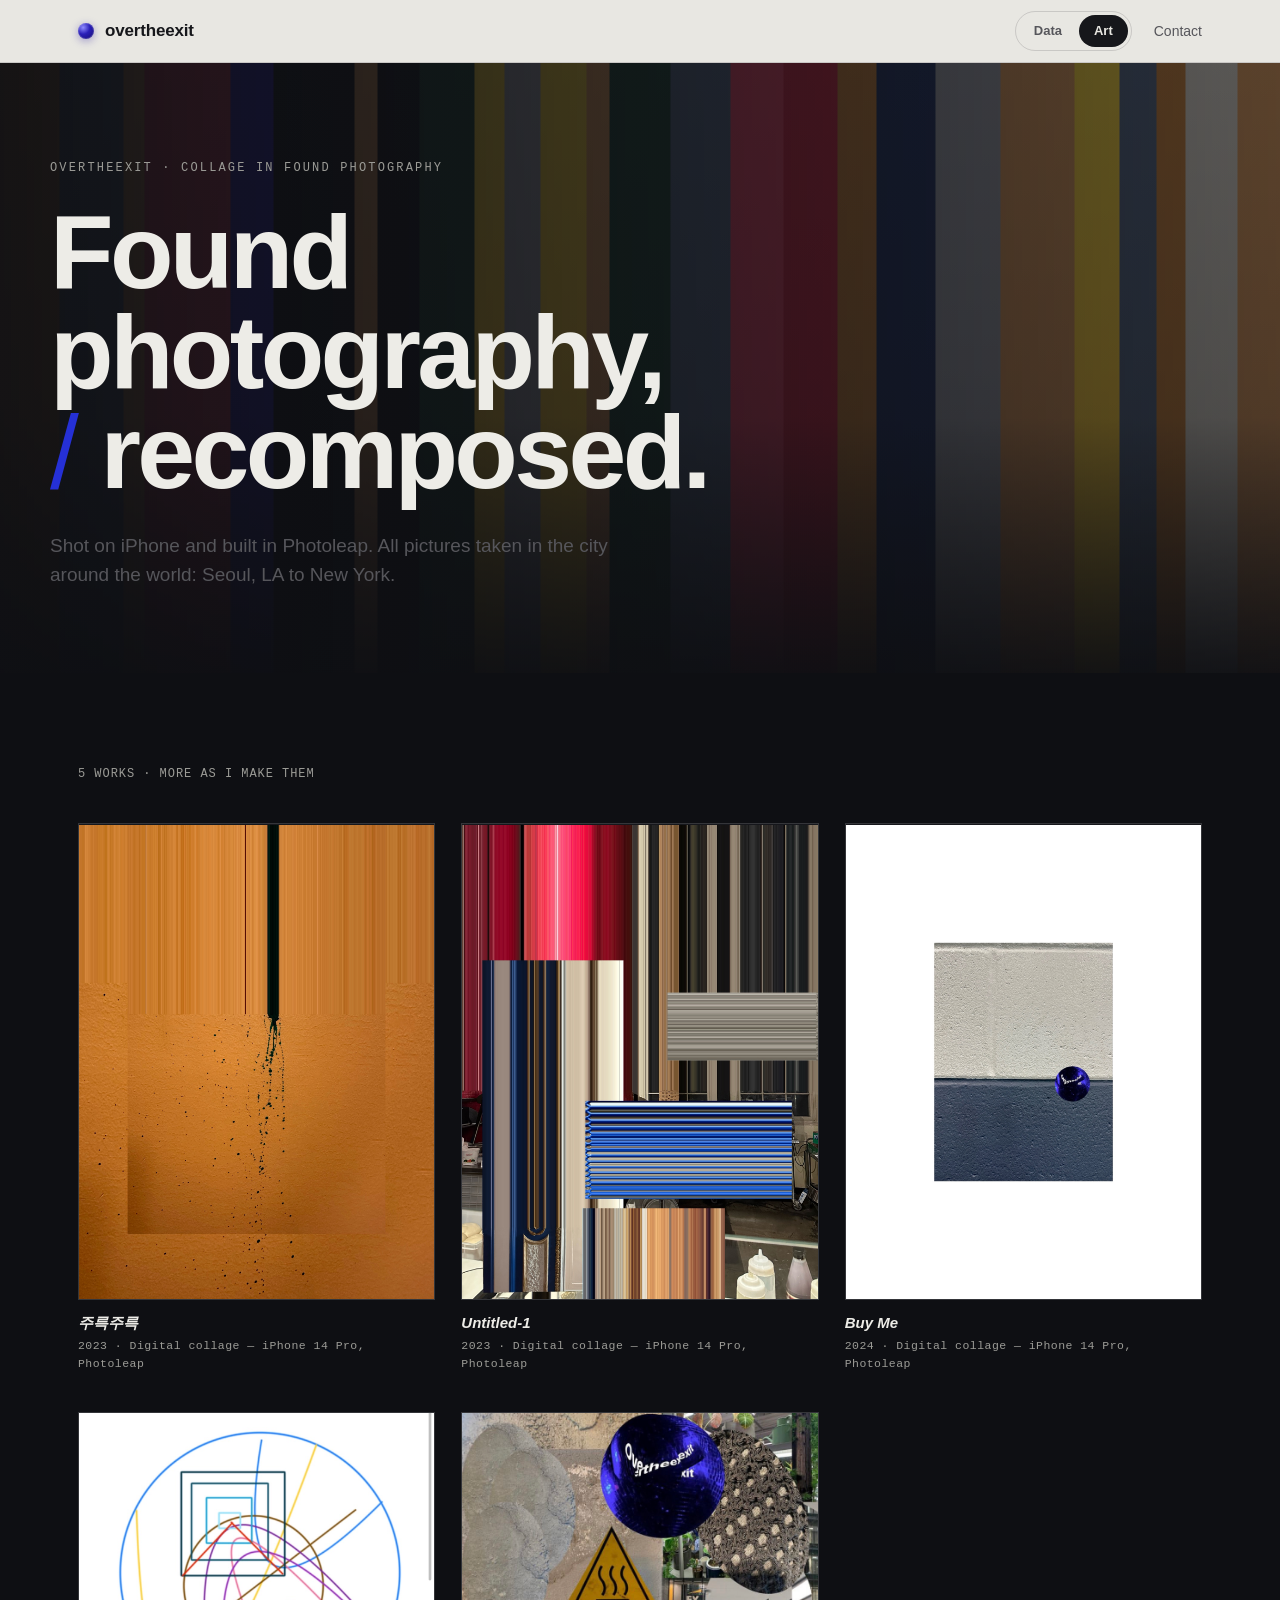
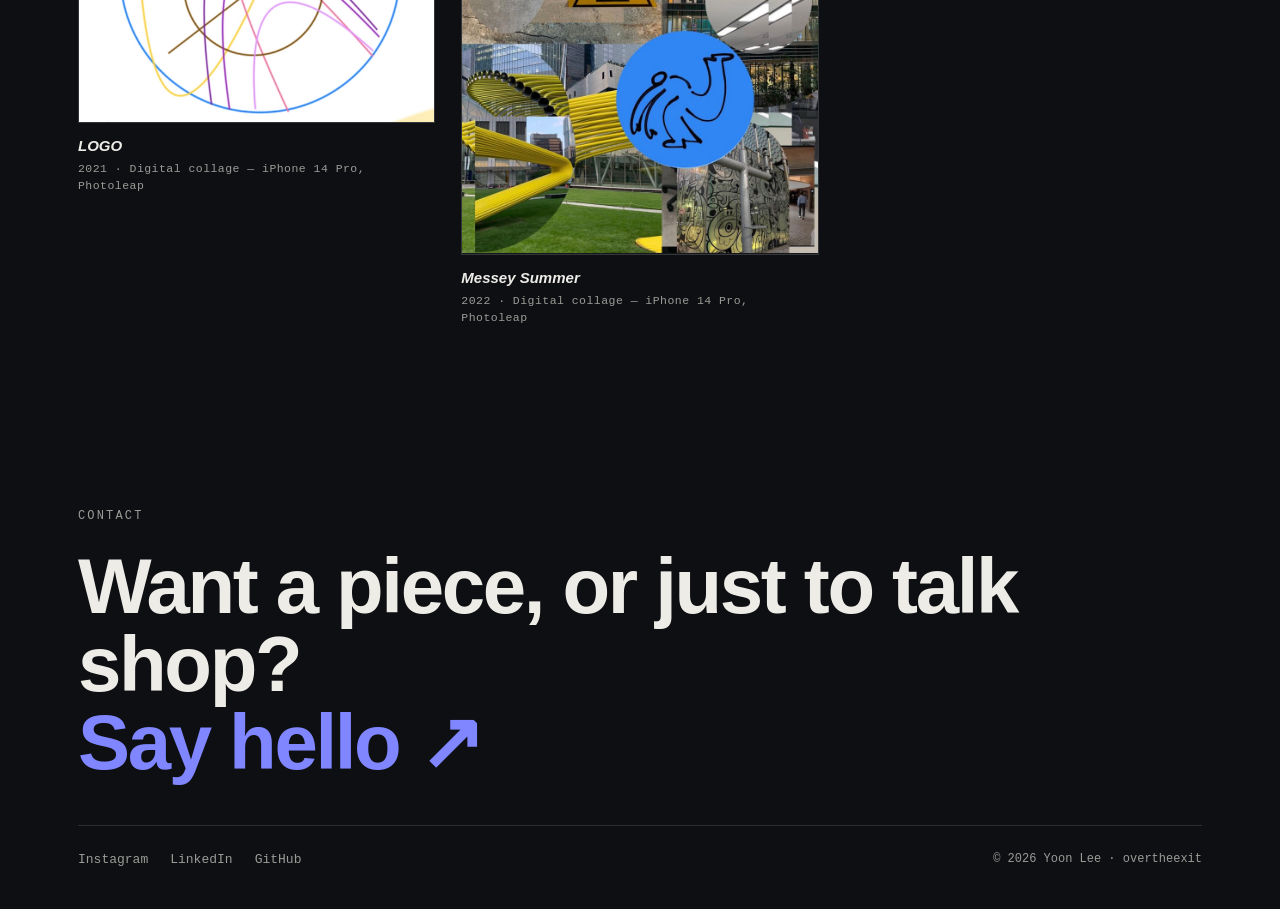
==== art.html @ 46c06fae "Art hero: animated glitch-bar background (breathing color bars + digital tears)" ====
<!DOCTYPE html>
<html lang="en">
  <head>
    <meta charset="UTF-8" />
    <meta http-equiv="X-UA-Compatible" content="IE=edge" />
    <meta name="viewport" content="width=device-width, initial-scale=1.0" />

    <title>overtheexit — Collage by Yoon Lee</title>
    <meta
      name="description"
      content="overtheexit — collage in found photography by Yoon Lee. Shot on iPhone, built in Photoleap."
    />
    <meta name="theme-color" content="#0E0F13" />

    <link
      rel="icon"
      type="image/svg+xml"
      href="data:image/svg+xml,%3Csvg xmlns='http://www.w3.org/2000/svg' viewBox='0 0 32 32'%3E%3Cdefs%3E%3CradialGradient id='g' cx='34%25' cy='30%25'%3E%3Cstop offset='0' stop-color='%238f8bff'/%3E%3Cstop offset='46%25' stop-color='%232a1fb8'/%3E%3Cstop offset='100%25' stop-color='%23140a6e'/%3E%3C/radialGradient%3E%3C/defs%3E%3Ccircle cx='16' cy='16' r='14' fill='url(%23g)'/%3E%3C/svg%3E"
    />

    <meta property="og:type" content="website" />
    <meta property="og:url" content="https://overtheexit.com/art.html" />
    <meta property="og:title" content="overtheexit — Collage by Yoon Lee" />
    <meta property="og:description" content="Collage in found photography. Shot on iPhone, built in Photoleap." />
    <meta property="og:image" content="https://overtheexit.com/assets/gallery/jureuk.jpg" />
    <meta property="twitter:card" content="summary_large_image" />
    <meta property="twitter:title" content="overtheexit — Collage by Yoon Lee" />
    <meta property="twitter:image" content="https://overtheexit.com/assets/gallery/jureuk.jpg" />

    <link rel="preload" as="style" href="./css/main.css" />
    <link rel="stylesheet" href="./css/main.css" />
  </head>
  <body>
    <nav>
      <div class="wrap">
        <a class="mark" href="index.html"><span class="ball" aria-hidden="true"></span> overtheexit</a>
        <div class="nav-right">
          <div class="toggle" role="tablist" aria-label="Switch between Data and Art">
            <a href="index.html">Data</a>
            <a href="art.html" class="active" aria-current="page">Art</a>
          </div>
          <a class="nav-contact" href="#contact">Contact</a>
        </div>
      </div>
    </nav>

    <header id="top" class="art-hero">
      <canvas id="glitch" aria-hidden="true"></canvas>
      <div class="scrim" aria-hidden="true"></div>
      <div class="wrap hero">
        <p class="eyebrow">overtheexit · collage in found photography</p>
        <h1>Found photography, <span class="slash">/</span> recomposed.</h1>
        <p class="lede">
          Shot on iPhone and built in Photoleap. All pictures taken in the city around the world:
          Seoul, LA to New York.
        </p>
      </div>
    </header>

    <main>
      <section class="gallery" id="gallery">
        <div class="wrap">
          <p class="room-count mono"><span id="workCount"></span> works · more as I make them</p>
          <div class="room" id="room" role="list"><!-- rendered from javascript/gallery.js --></div>
        </div>
      </section>
    </main>

    <footer id="contact">
      <div class="wrap">
        <p class="eyebrow footer-eyebrow">Contact</p>
        <p class="ftitle">
          Want a piece, or just to talk shop?<br />
          <a href="mailto:yoonseo.lee1212@gmail.com?subject=Hello%20Yoon%20—%20overtheexit">Say hello ↗</a>
        </p>
        <div class="fmeta">
          <div class="social">
            <a href="https://www.instagram.com/yoon.s.lee/" target="_blank" rel="noopener noreferrer">Instagram</a>
            <a href="https://www.linkedin.com/in/yoonlee1212/" target="_blank" rel="noopener noreferrer">LinkedIn</a>
            <a href="https://github.com/overtheexit" target="_blank" rel="noopener noreferrer">GitHub</a>
          </div>
          <p class="cr">© <span id="yr"></span> Yoon Lee · overtheexit</p>
        </div>
      </div>
    </footer>

    <!-- Lightbox -->
    <div class="lightbox" id="lightbox" role="dialog" aria-modal="true" aria-label="Artwork viewer" hidden>
      <button class="lightbox-close" id="lightboxClose" aria-label="Close viewer">✕</button>
      <figure class="lightbox-inner">
        <img id="lightboxImg" src="" alt="" />
        <figcaption id="lightboxCap"></figcaption>
      </figure>
    </div>

    <script src="./javascript/glitch.js"></script>
    <script src="./javascript/gallery.js"></script>
    <script src="./javascript/site.js"></script>
  </body>
</html>
---- css/main.css ----
:root{--paper: #e8e7e2;--paper-2: #f1f0ec;--ink: #16171b;--ink-soft: #56565b;--line: rgba(20, 20, 25, 0.14);--accent: #2530d6;--accent-2: #c15a2b;--room: #0e0f13;--room-2: #16171c;--room-ink: #edece7;--room-soft: #9b9b96;--room-line: rgba(255, 255, 255, 0.13);--maxw: 1180px;--font: -apple-system, "Helvetica Neue", Helvetica, Arial, sans-serif;--mono: ui-monospace, "SF Mono", "SFMono-Regular", Menlo, Consolas, monospace}@media(prefers-color-scheme: dark){:root{--paper: #131317;--paper-2: #1a1a20;--ink: #e9e8e3;--ink-soft: #9a9a96;--line: rgba(255, 255, 255, 0.12);--accent: #6069f6;--accent-2: #e0824b}}:root[data-theme=dark]{--paper: #131317;--paper-2: #1a1a20;--ink: #e9e8e3;--ink-soft: #9a9a96;--line: rgba(255, 255, 255, 0.12);--accent: #6069f6;--accent-2: #e0824b}:root[data-theme=light]{--paper: #e8e7e2;--paper-2: #f1f0ec;--ink: #16171b;--ink-soft: #56565b;--line: rgba(20, 20, 25, 0.14);--accent: #2530d6;--accent-2: #c15a2b}*{margin:0;padding:0;box-sizing:border-box}html{scroll-behavior:smooth;-webkit-font-smoothing:antialiased}body{background:var(--paper);color:var(--ink);font-family:var(--font);line-height:1.5;font-size:17px;overflow-x:hidden}a{color:inherit;text-decoration:none}img{max-width:100%}.wrap{max-width:var(--maxw);margin:0 auto;padding:0 28px}.mono{font-family:var(--mono)}.eyebrow{font-family:var(--mono);font-size:12px;letter-spacing:.18em;text-transform:uppercase;color:var(--ink-soft)}nav{position:sticky;top:0;z-index:50;background:color-mix(in srgb, var(--paper) 82%, transparent);backdrop-filter:saturate(1.2) blur(12px);border-bottom:1px solid var(--line)}nav .wrap{display:flex;align-items:center;justify-content:space-between;height:62px}.mark{display:flex;align-items:center;gap:11px;font-weight:600;letter-spacing:-0.01em}.ball{width:16px;height:16px;border-radius:50%;background:radial-gradient(circle at 32% 28%, #8f8bff 0%, #2a1fb8 42%, #140a6e 100%);box-shadow:0 0 0 1px rgba(255,255,255,.15) inset,0 2px 8px rgba(37,25,160,.4);flex:none}.nav-right{display:flex;align-items:center;gap:22px}.nav-contact{font-size:14px;color:var(--ink-soft);transition:color .2s}.nav-contact:hover{color:var(--ink)}@media(max-width: 720px){.nav-contact{display:none}}.toggle{display:inline-flex;align-items:center;border:1px solid var(--line);border-radius:999px;padding:3px;gap:2px}.toggle a{font-size:13px;font-weight:600;padding:6px 15px;border-radius:999px;color:var(--ink-soft);transition:all .2s}.toggle a:hover{color:var(--ink)}.toggle a.active{background:var(--ink);color:var(--paper)}header{position:relative;overflow:hidden}header canvas{position:absolute;inset:0;width:100%;height:100%;opacity:.9}.hero{position:relative;padding:108px 0 96px}.hero .eyebrow{margin-bottom:26px}h1{font-size:clamp(44px,8.2vw,104px);line-height:.96;letter-spacing:-0.035em;font-weight:700;text-wrap:balance;max-width:15ch}h1 .slash{color:var(--accent);font-weight:400}.hero p.lede{margin-top:30px;max-width:54ch;font-size:19px;color:var(--ink-soft)}.cta-row{margin-top:40px;display:flex;gap:14px;flex-wrap:wrap}.btn{display:inline-flex;align-items:center;gap:9px;font-size:15px;font-weight:600;padding:13px 22px;border-radius:2px;border:1px solid var(--ink);transition:all .2s}.btn.solid{background:var(--ink);color:var(--paper)}.btn.solid:hover{background:var(--accent);border-color:var(--accent);color:#fff}.btn.ghost:hover{border-color:var(--accent);color:var(--accent)}section{padding:92px 0;border-top:1px solid var(--line)}.sec-head{display:flex;align-items:baseline;gap:18px;margin-bottom:52px}.sec-head .num{font-family:var(--mono);font-size:13px;color:var(--accent)}.sec-head h2{font-size:clamp(26px,4vw,40px);letter-spacing:-0.02em;font-weight:700}.about-grid{display:grid;grid-template-columns:1.4fr 1fr;gap:56px;align-items:start}.about-grid p{font-size:19px;max-width:60ch}.about-grid p+p{margin-top:20px}.about-grid p.aside{margin-top:24px;font-size:15px;color:var(--ink-soft);padding-top:18px;border-top:1px solid var(--line)}.facts{display:flex;flex-direction:column;border-top:1px solid var(--line)}.facts .row{display:flex;justify-content:space-between;gap:16px;padding:13px 0;border-bottom:1px solid var(--line)}.facts .k{font-family:var(--mono);font-size:12px;letter-spacing:.1em;text-transform:uppercase;color:var(--ink-soft)}.facts .v{font-size:14px;text-align:right}@media(max-width: 820px){.about-grid{grid-template-columns:1fr;gap:36px}}.xp{display:flex;flex-direction:column}.xp .item{display:grid;grid-template-columns:180px 1fr;gap:32px;padding:30px 0;border-top:1px solid var(--line)}.xp .item:last-child{border-bottom:1px solid var(--line)}.xp .when{font-family:var(--mono);font-size:13px;color:var(--ink-soft);font-variant-numeric:tabular-nums}.xp .when .loc{opacity:.6}.xp .role{font-size:21px;font-weight:650;letter-spacing:-0.01em}.xp .role .org{color:var(--accent)}.xp ul{margin-top:12px;list-style:none;display:flex;flex-direction:column;gap:8px}.xp li{padding-left:20px;position:relative;color:var(--ink-soft);font-size:15.5px;max-width:66ch}.xp li::before{content:"";position:absolute;left:0;top:10px;width:7px;height:1px;background:var(--accent)}@media(max-width: 720px){.xp .item{grid-template-columns:1fr;gap:10px}}.work{display:flex;flex-direction:column}.work a.line{display:grid;grid-template-columns:40px 1fr auto;gap:20px;align-items:center;padding:24px 8px;border-top:1px solid var(--line);transition:background .2s,padding .2s}.work a.line:last-child{border-bottom:1px solid var(--line)}.work a.line:hover{background:var(--paper-2);padding-left:18px}.work .idx{font-family:var(--mono);font-size:12px;color:var(--ink-soft)}.work .t{font-size:clamp(20px,3vw,30px);font-weight:650;letter-spacing:-0.02em}.work .t .stack{font-family:var(--mono);font-size:12px;color:var(--ink-soft);letter-spacing:.06em;margin-left:14px;text-transform:uppercase;vertical-align:middle}.work .arrow{color:var(--accent);font-size:20px}.gallery{background:var(--room);color:var(--room-ink);border-top:none}.gallery .eyebrow{color:var(--room-soft)}.gallery .sec-head h2{color:var(--room-ink)}.gallery .sec-head .num{color:#7f86ff}.gallery .intro{max-width:60ch;color:var(--room-soft);margin:-28px 0 54px;font-size:18px}.room{display:grid;grid-template-columns:repeat(3, 1fr);gap:40px 26px;align-items:start}figure.piece{margin:0;display:flex;flex-direction:column;gap:12px}.frame{position:relative;overflow:hidden;background:var(--room-2);border:1px solid var(--room-line);cursor:pointer}.frame img{display:block;width:100%;height:100%;object-fit:contain}.frame::after{content:"view";position:absolute;inset:0;display:flex;align-items:center;justify-content:center;font-family:var(--mono);font-size:11px;letter-spacing:.1em;text-transform:uppercase;color:#fff;background:rgba(10,10,16,.5);opacity:0;transition:opacity .25s}.frame:hover::after{opacity:1}.frame.missing{cursor:default;background:repeating-linear-gradient(0deg, rgba(255, 255, 255, 0.02) 0 2px, transparent 2px 5px),var(--room-2)}.frame.missing::after{content:"awaiting export";opacity:1;background:rgba(0,0,0,0);color:var(--room-soft)}.frame.missing img{display:none}.label{display:flex;flex-direction:column;gap:3px}.label .lt{font-size:15px;font-weight:600;font-style:italic}.label .lm{font-family:var(--mono);font-size:11.5px;color:var(--room-soft);letter-spacing:.04em}@media(max-width: 900px){.room{grid-template-columns:repeat(2, 1fr)}}@media(max-width: 540px){.room{grid-template-columns:1fr;gap:30px}}.lightbox{position:fixed;inset:0;z-index:200;background:rgba(8,8,12,.94);display:flex;align-items:center;justify-content:center;padding:40px}.lightbox[hidden]{display:none}.lightbox-inner{margin:0;max-width:92vw;max-height:88vh;display:flex;flex-direction:column;gap:14px;align-items:center}.lightbox-inner img{max-width:92vw;max-height:78vh;object-fit:contain;box-shadow:0 30px 80px rgba(0,0,0,.6)}.lightbox-inner figcaption{font-family:var(--mono);font-size:12.5px;color:#cfcfca;letter-spacing:.04em;text-align:center}.lightbox-close{position:absolute;top:22px;right:26px;background:none;border:none;color:#fff;font-size:26px;cursor:pointer;line-height:1;padding:8px}footer{background:var(--room);color:var(--room-ink);padding:88px 0 40px}.footer-eyebrow{color:var(--room-soft);margin-bottom:22px}.ftitle{font-size:clamp(34px,7vw,78px);letter-spacing:-0.03em;font-weight:700;line-height:1}.ftitle a{color:#7f86ff}.fmeta{margin-top:44px;display:flex;justify-content:space-between;flex-wrap:wrap;gap:20px;align-items:center;border-top:1px solid var(--room-line);padding-top:24px}.fmeta .social{display:flex;gap:22px}.fmeta .social a{font-family:var(--mono);font-size:13px;color:var(--room-soft);transition:color .2s}.fmeta .social a:hover{color:var(--room-ink)}.fmeta .cr{font-family:var(--mono);font-size:12px;color:var(--room-soft)}.section-lede{font-size:18px;color:var(--ink-soft);max-width:56ch;margin:-34px 0 44px}.contact-actions{margin-top:36px;display:flex;gap:14px;flex-wrap:wrap}.btn-dark{display:inline-flex;align-items:center;gap:9px;font-size:15px;font-weight:600;padding:13px 22px;border-radius:2px;border:1px solid var(--room-line);color:var(--room-ink);transition:all .2s}.btn-dark.solid{background:var(--room-ink);color:var(--room);border-color:var(--room-ink)}.btn-dark.solid:hover{background:#7f86ff;border-color:#7f86ff;color:#fff}.btn-dark.ghost:hover{border-color:#7f86ff;color:#9aa0ff}.art-hero{position:relative;background:var(--room);color:var(--room-ink);overflow:hidden}.art-hero canvas{z-index:0;opacity:.5}.art-hero .scrim{position:absolute;inset:0;z-index:1;pointer-events:none;background:linear-gradient(90deg, rgba(14, 15, 19, 0.92) 0%, rgba(14, 15, 19, 0.62) 46%, rgba(14, 15, 19, 0.28) 100%),linear-gradient(0deg, rgba(14, 15, 19, 0.9), transparent 42%)}.art-hero .hero{position:relative;z-index:2;padding:96px 0 84px}.art-hero .eyebrow{color:var(--room-soft)}.art-hero h1{color:var(--room-ink)}.art-hero .lede{color:var(--room-soft)}.room-count{color:var(--room-soft);font-size:12px;letter-spacing:.08em;text-transform:uppercase;margin:0 0 40px}:focus-visible{outline:2px solid var(--accent);outline-offset:3px}@media(prefers-reduced-motion: reduce){html{scroll-behavior:auto}*{animation:none !important;transition:none !important}}
---- css/main.css ----
:root{--paper: #e8e7e2;--paper-2: #f1f0ec;--ink: #16171b;--ink-soft: #56565b;--line: rgba(20, 20, 25, 0.14);--accent: #2530d6;--accent-2: #c15a2b;--room: #0e0f13;--room-2: #16171c;--room-ink: #edece7;--room-soft: #9b9b96;--room-line: rgba(255, 255, 255, 0.13);--maxw: 1180px;--font: -apple-system, "Helvetica Neue", Helvetica, Arial, sans-serif;--mono: ui-monospace, "SF Mono", "SFMono-Regular", Menlo, Consolas, monospace}@media(prefers-color-scheme: dark){:root{--paper: #131317;--paper-2: #1a1a20;--ink: #e9e8e3;--ink-soft: #9a9a96;--line: rgba(255, 255, 255, 0.12);--accent: #6069f6;--accent-2: #e0824b}}:root[data-theme=dark]{--paper: #131317;--paper-2: #1a1a20;--ink: #e9e8e3;--ink-soft: #9a9a96;--line: rgba(255, 255, 255, 0.12);--accent: #6069f6;--accent-2: #e0824b}:root[data-theme=light]{--paper: #e8e7e2;--paper-2: #f1f0ec;--ink: #16171b;--ink-soft: #56565b;--line: rgba(20, 20, 25, 0.14);--accent: #2530d6;--accent-2: #c15a2b}*{margin:0;padding:0;box-sizing:border-box}html{scroll-behavior:smooth;-webkit-font-smoothing:antialiased}body{background:var(--paper);color:var(--ink);font-family:var(--font);line-height:1.5;font-size:17px;overflow-x:hidden}a{color:inherit;text-decoration:none}img{max-width:100%}.wrap{max-width:var(--maxw);margin:0 auto;padding:0 28px}.mono{font-family:var(--mono)}.eyebrow{font-family:var(--mono);font-size:12px;letter-spacing:.18em;text-transform:uppercase;color:var(--ink-soft)}nav{position:sticky;top:0;z-index:50;background:color-mix(in srgb, var(--paper) 82%, transparent);backdrop-filter:saturate(1.2) blur(12px);border-bottom:1px solid var(--line)}nav .wrap{display:flex;align-items:center;justify-content:space-between;height:62px}.mark{display:flex;align-items:center;gap:11px;font-weight:600;letter-spacing:-0.01em}.ball{width:16px;height:16px;border-radius:50%;background:radial-gradient(circle at 32% 28%, #8f8bff 0%, #2a1fb8 42%, #140a6e 100%);box-shadow:0 0 0 1px rgba(255,255,255,.15) inset,0 2px 8px rgba(37,25,160,.4);flex:none}.nav-right{display:flex;align-items:center;gap:22px}.nav-contact{font-size:14px;color:var(--ink-soft);transition:color .2s}.nav-contact:hover{color:var(--ink)}@media(max-width: 720px){.nav-contact{display:none}}.toggle{display:inline-flex;align-items:center;border:1px solid var(--line);border-radius:999px;padding:3px;gap:2px}.toggle a{font-size:13px;font-weight:600;padding:6px 15px;border-radius:999px;color:var(--ink-soft);transition:all .2s}.toggle a:hover{color:var(--ink)}.toggle a.active{background:var(--ink);color:var(--paper)}header{position:relative;overflow:hidden}header canvas{position:absolute;inset:0;width:100%;height:100%;opacity:.9}.hero{position:relative;padding:108px 0 96px}.hero .eyebrow{margin-bottom:26px}h1{font-size:clamp(44px,8.2vw,104px);line-height:.96;letter-spacing:-0.035em;font-weight:700;text-wrap:balance;max-width:15ch}h1 .slash{color:var(--accent);font-weight:400}.hero p.lede{margin-top:30px;max-width:54ch;font-size:19px;color:var(--ink-soft)}.cta-row{margin-top:40px;display:flex;gap:14px;flex-wrap:wrap}.btn{display:inline-flex;align-items:center;gap:9px;font-size:15px;font-weight:600;padding:13px 22px;border-radius:2px;border:1px solid var(--ink);transition:all .2s}.btn.solid{background:var(--ink);color:var(--paper)}.btn.solid:hover{background:var(--accent);border-color:var(--accent);color:#fff}.btn.ghost:hover{border-color:var(--accent);color:var(--accent)}section{padding:92px 0;border-top:1px solid var(--line)}.sec-head{display:flex;align-items:baseline;gap:18px;margin-bottom:52px}.sec-head .num{font-family:var(--mono);font-size:13px;color:var(--accent)}.sec-head h2{font-size:clamp(26px,4vw,40px);letter-spacing:-0.02em;font-weight:700}.about-grid{display:grid;grid-template-columns:1.4fr 1fr;gap:56px;align-items:start}.about-grid p{font-size:19px;max-width:60ch}.about-grid p+p{margin-top:20px}.about-grid p.aside{margin-top:24px;font-size:15px;color:var(--ink-soft);padding-top:18px;border-top:1px solid var(--line)}.facts{display:flex;flex-direction:column;border-top:1px solid var(--line)}.facts .row{display:flex;justify-content:space-between;gap:16px;padding:13px 0;border-bottom:1px solid var(--line)}.facts .k{font-family:var(--mono);font-size:12px;letter-spacing:.1em;text-transform:uppercase;color:var(--ink-soft)}.facts .v{font-size:14px;text-align:right}@media(max-width: 820px){.about-grid{grid-template-columns:1fr;gap:36px}}.xp{display:flex;flex-direction:column}.xp .item{display:grid;grid-template-columns:180px 1fr;gap:32px;padding:30px 0;border-top:1px solid var(--line)}.xp .item:last-child{border-bottom:1px solid var(--line)}.xp .when{font-family:var(--mono);font-size:13px;color:var(--ink-soft);font-variant-numeric:tabular-nums}.xp .when .loc{opacity:.6}.xp .role{font-size:21px;font-weight:650;letter-spacing:-0.01em}.xp .role .org{color:var(--accent)}.xp ul{margin-top:12px;list-style:none;display:flex;flex-direction:column;gap:8px}.xp li{padding-left:20px;position:relative;color:var(--ink-soft);font-size:15.5px;max-width:66ch}.xp li::before{content:"";position:absolute;left:0;top:10px;width:7px;height:1px;background:var(--accent)}@media(max-width: 720px){.xp .item{grid-template-columns:1fr;gap:10px}}.work{display:flex;flex-direction:column}.work a.line{display:grid;grid-template-columns:40px 1fr auto;gap:20px;align-items:center;padding:24px 8px;border-top:1px solid var(--line);transition:background .2s,padding .2s}.work a.line:last-child{border-bottom:1px solid var(--line)}.work a.line:hover{background:var(--paper-2);padding-left:18px}.work .idx{font-family:var(--mono);font-size:12px;color:var(--ink-soft)}.work .t{font-size:clamp(20px,3vw,30px);font-weight:650;letter-spacing:-0.02em}.work .t .stack{font-family:var(--mono);font-size:12px;color:var(--ink-soft);letter-spacing:.06em;margin-left:14px;text-transform:uppercase;vertical-align:middle}.work .arrow{color:var(--accent);font-size:20px}.gallery{background:var(--room);color:var(--room-ink);border-top:none}.gallery .eyebrow{color:var(--room-soft)}.gallery .sec-head h2{color:var(--room-ink)}.gallery .sec-head .num{color:#7f86ff}.gallery .intro{max-width:60ch;color:var(--room-soft);margin:-28px 0 54px;font-size:18px}.room{display:grid;grid-template-columns:repeat(3, 1fr);gap:40px 26px;align-items:start}figure.piece{margin:0;display:flex;flex-direction:column;gap:12px}.frame{position:relative;overflow:hidden;background:var(--room-2);border:1px solid var(--room-line);cursor:pointer}.frame img{display:block;width:100%;height:100%;object-fit:contain}.frame::after{content:"view";position:absolute;inset:0;display:flex;align-items:center;justify-content:center;font-family:var(--mono);font-size:11px;letter-spacing:.1em;text-transform:uppercase;color:#fff;background:rgba(10,10,16,.5);opacity:0;transition:opacity .25s}.frame:hover::after{opacity:1}.frame.missing{cursor:default;background:repeating-linear-gradient(0deg, rgba(255, 255, 255, 0.02) 0 2px, transparent 2px 5px),var(--room-2)}.frame.missing::after{content:"awaiting export";opacity:1;background:rgba(0,0,0,0);color:var(--room-soft)}.frame.missing img{display:none}.label{display:flex;flex-direction:column;gap:3px}.label .lt{font-size:15px;font-weight:600;font-style:italic}.label .lm{font-family:var(--mono);font-size:11.5px;color:var(--room-soft);letter-spacing:.04em}@media(max-width: 900px){.room{grid-template-columns:repeat(2, 1fr)}}@media(max-width: 540px){.room{grid-template-columns:1fr;gap:30px}}.lightbox{position:fixed;inset:0;z-index:200;background:rgba(8,8,12,.94);display:flex;align-items:center;justify-content:center;padding:40px}.lightbox[hidden]{display:none}.lightbox-inner{margin:0;max-width:92vw;max-height:88vh;display:flex;flex-direction:column;gap:14px;align-items:center}.lightbox-inner img{max-width:92vw;max-height:78vh;object-fit:contain;box-shadow:0 30px 80px rgba(0,0,0,.6)}.lightbox-inner figcaption{font-family:var(--mono);font-size:12.5px;color:#cfcfca;letter-spacing:.04em;text-align:center}.lightbox-close{position:absolute;top:22px;right:26px;background:none;border:none;color:#fff;font-size:26px;cursor:pointer;line-height:1;padding:8px}footer{background:var(--room);color:var(--room-ink);padding:88px 0 40px}.footer-eyebrow{color:var(--room-soft);margin-bottom:22px}.ftitle{font-size:clamp(34px,7vw,78px);letter-spacing:-0.03em;font-weight:700;line-height:1}.ftitle a{color:#7f86ff}.fmeta{margin-top:44px;display:flex;justify-content:space-between;flex-wrap:wrap;gap:20px;align-items:center;border-top:1px solid var(--room-line);padding-top:24px}.fmeta .social{display:flex;gap:22px}.fmeta .social a{font-family:var(--mono);font-size:13px;color:var(--room-soft);transition:color .2s}.fmeta .social a:hover{color:var(--room-ink)}.fmeta .cr{font-family:var(--mono);font-size:12px;color:var(--room-soft)}.section-lede{font-size:18px;color:var(--ink-soft);max-width:56ch;margin:-34px 0 44px}.contact-actions{margin-top:36px;display:flex;gap:14px;flex-wrap:wrap}.btn-dark{display:inline-flex;align-items:center;gap:9px;font-size:15px;font-weight:600;padding:13px 22px;border-radius:2px;border:1px solid var(--room-line);color:var(--room-ink);transition:all .2s}.btn-dark.solid{background:var(--room-ink);color:var(--room);border-color:var(--room-ink)}.btn-dark.solid:hover{background:#7f86ff;border-color:#7f86ff;color:#fff}.btn-dark.ghost:hover{border-color:#7f86ff;color:#9aa0ff}.art-hero{position:relative;background:var(--room);color:var(--room-ink);overflow:hidden}.art-hero canvas{z-index:0;opacity:.5}.art-hero .scrim{position:absolute;inset:0;z-index:1;pointer-events:none;background:linear-gradient(90deg, rgba(14, 15, 19, 0.92) 0%, rgba(14, 15, 19, 0.62) 46%, rgba(14, 15, 19, 0.28) 100%),linear-gradient(0deg, rgba(14, 15, 19, 0.9), transparent 42%)}.art-hero .hero{position:relative;z-index:2;padding:96px 0 84px}.art-hero .eyebrow{color:var(--room-soft)}.art-hero h1{color:var(--room-ink)}.art-hero .lede{color:var(--room-soft)}.room-count{color:var(--room-soft);font-size:12px;letter-spacing:.08em;text-transform:uppercase;margin:0 0 40px}:focus-visible{outline:2px solid var(--accent);outline-offset:3px}@media(prefers-reduced-motion: reduce){html{scroll-behavior:auto}*{animation:none !important;transition:none !important}}
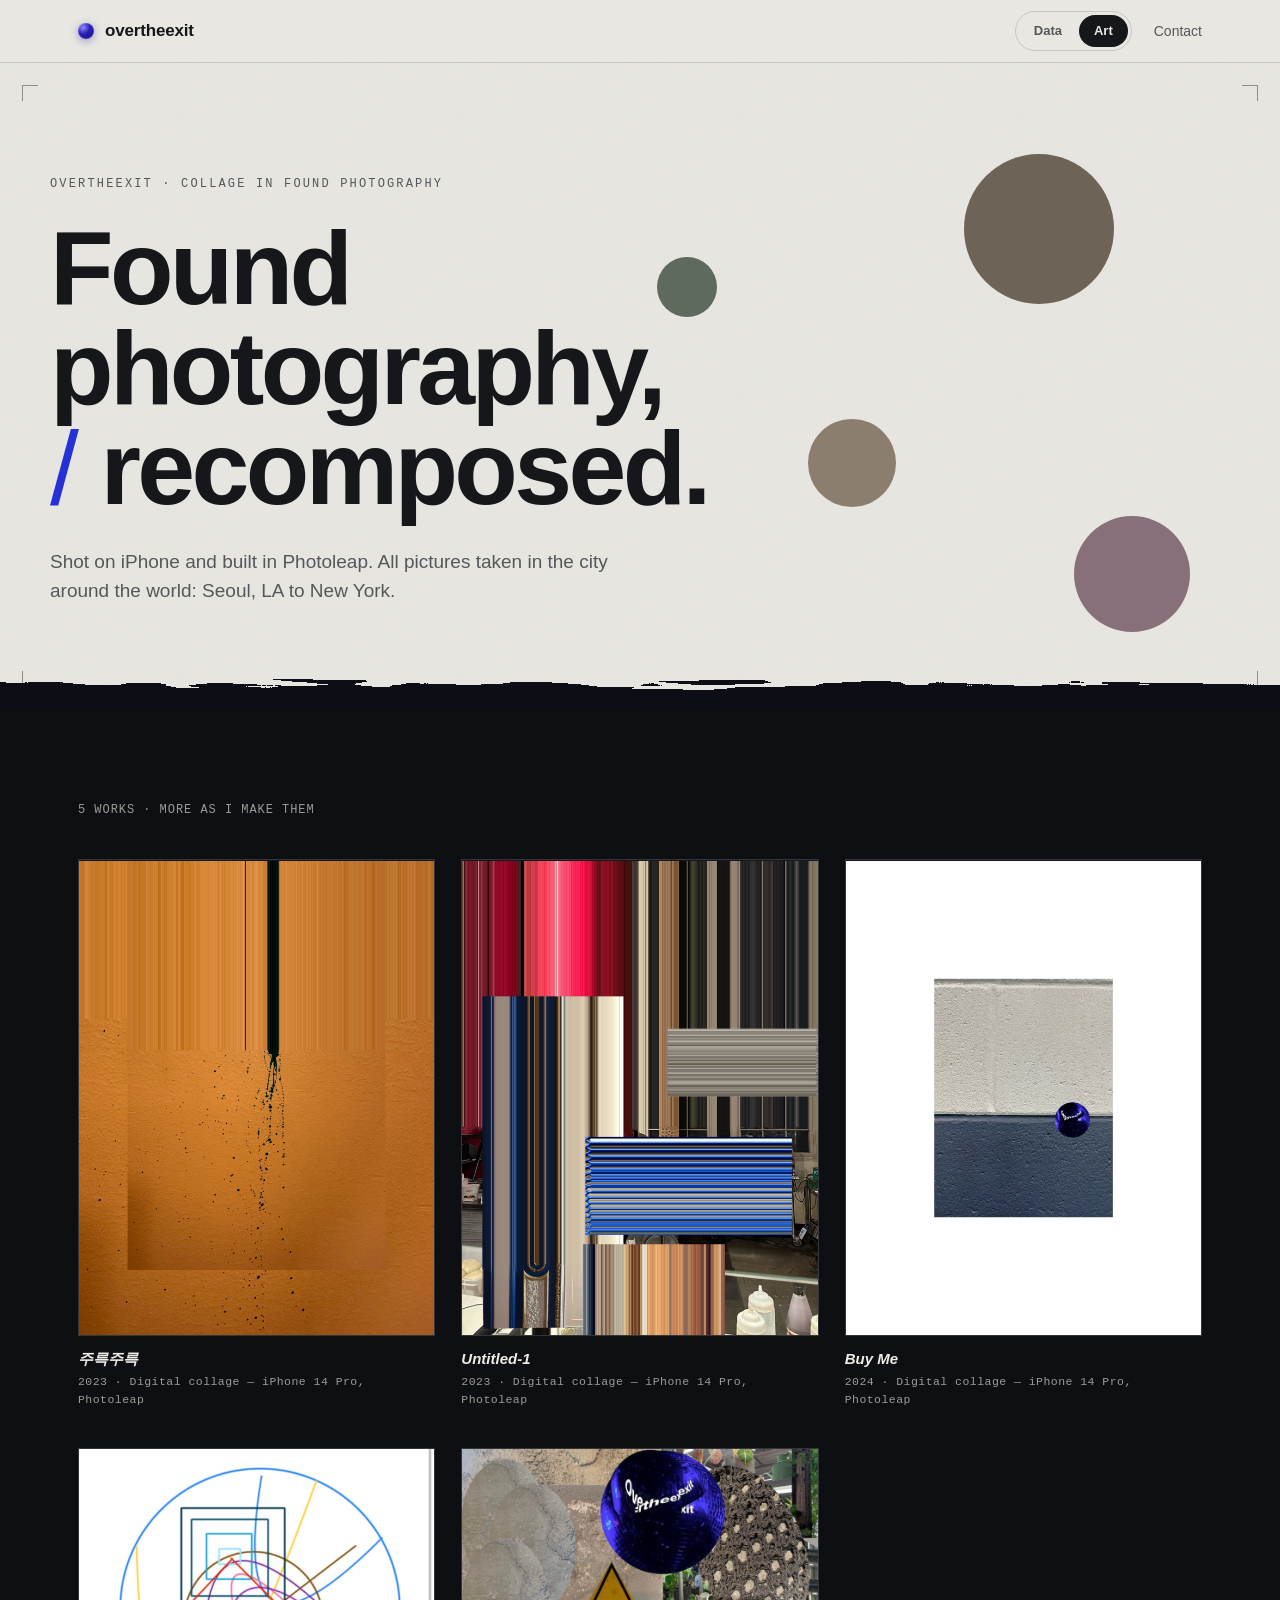
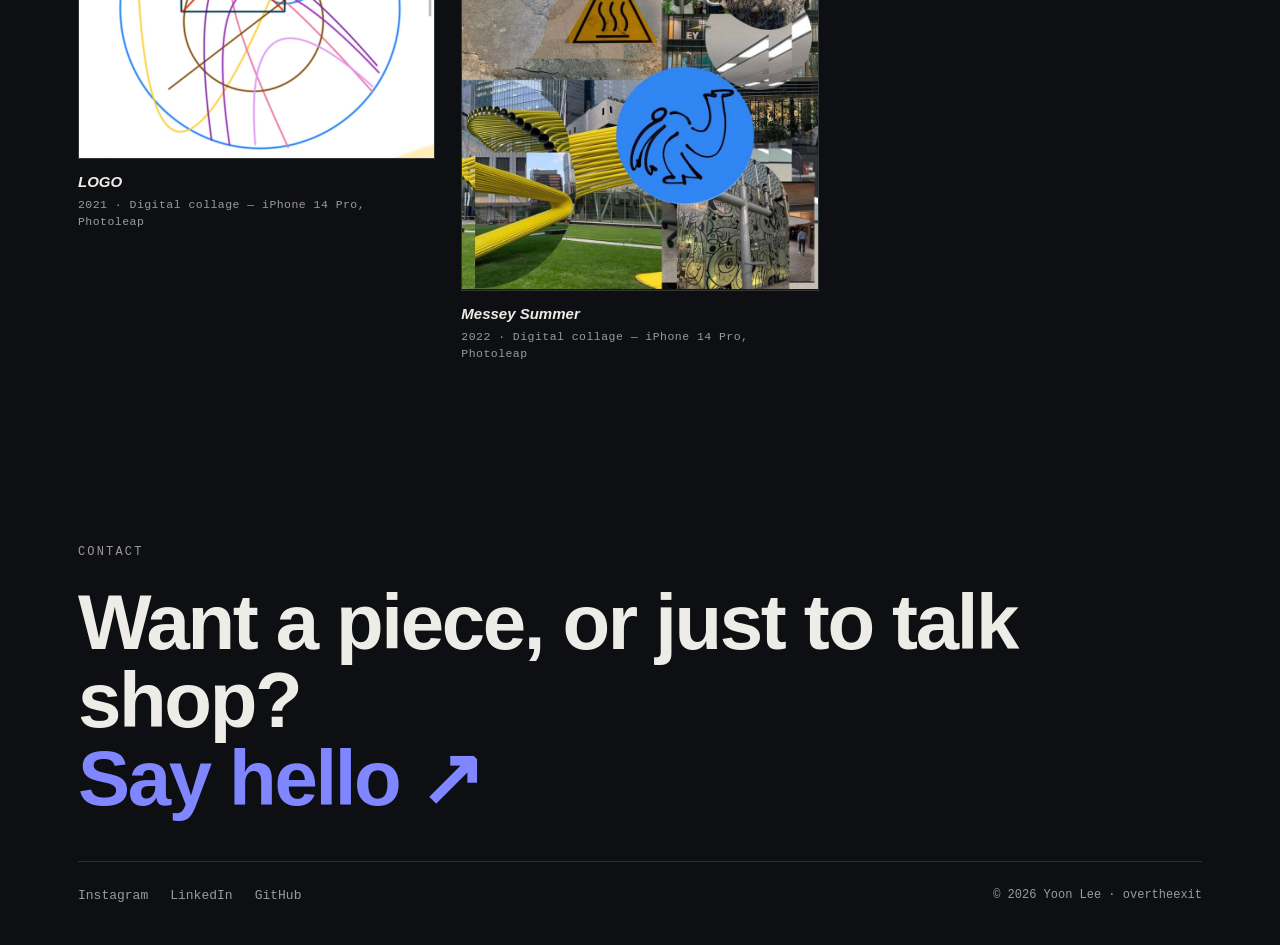
==== commit b671330b: "Art hero: magazine-clipping treatment — crop marks, torn paper edge, print grain, and 4 floating the" ====
--- a/art.html
+++ b/art.html
@@ -45,8 +45,17 @@
     </nav>
 
     <header id="top" class="art-hero">
-      <canvas id="glitch" aria-hidden="true"></canvas>
-      <div class="scrim" aria-hidden="true"></div>
+      <div class="grain" aria-hidden="true"></div>
+      <div class="dots" aria-hidden="true">
+        <span class="dot d1"></span>
+        <span class="dot d2"></span>
+        <span class="dot d3"></span>
+        <span class="dot d4"></span>
+      </div>
+      <div class="crops" aria-hidden="true">
+        <span class="crop tl"></span><span class="crop tr"></span>
+        <span class="crop bl"></span><span class="crop br"></span>
+      </div>
       <div class="wrap hero">
         <p class="eyebrow">overtheexit · collage in found photography</p>
         <h1>Found photography, <span class="slash">/</span> recomposed.</h1>
@@ -55,6 +64,15 @@
           Seoul, LA to New York.
         </p>
       </div>
+      <svg class="tear" viewBox="0 0 1200 44" preserveAspectRatio="none" aria-hidden="true">
+        <defs>
+          <filter id="torn" x="-2%" y="-60%" width="104%" height="240%">
+            <feTurbulence type="fractalNoise" baseFrequency="0.013 0.16" numOctaves="2" seed="11" result="n" />
+            <feDisplacementMap in="SourceGraphic" in2="n" scale="24" xChannelSelector="R" yChannelSelector="G" />
+          </filter>
+        </defs>
+        <rect x="-12" y="18" width="1224" height="70" filter="url(#torn)" />
+      </svg>
     </header>
 
     <main>
@@ -93,7 +111,6 @@
       </figure>
     </div>
 
-    <script src="./javascript/glitch.js"></script>
     <script src="./javascript/gallery.js"></script>
     <script src="./javascript/site.js"></script>
   </body>
--- a/css/main.css
+++ b/css/main.css
@@ -1 +1 @@
-:root{--paper: #e8e7e2;--paper-2: #f1f0ec;--ink: #16171b;--ink-soft: #56565b;--line: rgba(20, 20, 25, 0.14);--accent: #2530d6;--accent-2: #c15a2b;--room: #0e0f13;--room-2: #16171c;--room-ink: #edece7;--room-soft: #9b9b96;--room-line: rgba(255, 255, 255, 0.13);--maxw: 1180px;--font: -apple-system, "Helvetica Neue", Helvetica, Arial, sans-serif;--mono: ui-monospace, "SF Mono", "SFMono-Regular", Menlo, Consolas, monospace}@media(prefers-color-scheme: dark){:root{--paper: #131317;--paper-2: #1a1a20;--ink: #e9e8e3;--ink-soft: #9a9a96;--line: rgba(255, 255, 255, 0.12);--accent: #6069f6;--accent-2: #e0824b}}:root[data-theme=dark]{--paper: #131317;--paper-2: #1a1a20;--ink: #e9e8e3;--ink-soft: #9a9a96;--line: rgba(255, 255, 255, 0.12);--accent: #6069f6;--accent-2: #e0824b}:root[data-theme=light]{--paper: #e8e7e2;--paper-2: #f1f0ec;--ink: #16171b;--ink-soft: #56565b;--line: rgba(20, 20, 25, 0.14);--accent: #2530d6;--accent-2: #c15a2b}*{margin:0;padding:0;box-sizing:border-box}html{scroll-behavior:smooth;-webkit-font-smoothing:antialiased}body{background:var(--paper);color:var(--ink);font-family:var(--font);line-height:1.5;font-size:17px;overflow-x:hidden}a{color:inherit;text-decoration:none}img{max-width:100%}.wrap{max-width:var(--maxw);margin:0 auto;padding:0 28px}.mono{font-family:var(--mono)}.eyebrow{font-family:var(--mono);font-size:12px;letter-spacing:.18em;text-transform:uppercase;color:var(--ink-soft)}nav{position:sticky;top:0;z-index:50;background:color-mix(in srgb, var(--paper) 82%, transparent);backdrop-filter:saturate(1.2) blur(12px);border-bottom:1px solid var(--line)}nav .wrap{display:flex;align-items:center;justify-content:space-between;height:62px}.mark{display:flex;align-items:center;gap:11px;font-weight:600;letter-spacing:-0.01em}.ball{width:16px;height:16px;border-radius:50%;background:radial-gradient(circle at 32% 28%, #8f8bff 0%, #2a1fb8 42%, #140a6e 100%);box-shadow:0 0 0 1px rgba(255,255,255,.15) inset,0 2px 8px rgba(37,25,160,.4);flex:none}.nav-right{display:flex;align-items:center;gap:22px}.nav-contact{font-size:14px;color:var(--ink-soft);transition:color .2s}.nav-contact:hover{color:var(--ink)}@media(max-width: 720px){.nav-contact{display:none}}.toggle{display:inline-flex;align-items:center;border:1px solid var(--line);border-radius:999px;padding:3px;gap:2px}.toggle a{font-size:13px;font-weight:600;padding:6px 15px;border-radius:999px;color:var(--ink-soft);transition:all .2s}.toggle a:hover{color:var(--ink)}.toggle a.active{background:var(--ink);color:var(--paper)}header{position:relative;overflow:hidden}header canvas{position:absolute;inset:0;width:100%;height:100%;opacity:.9}.hero{position:relative;padding:108px 0 96px}.hero .eyebrow{margin-bottom:26px}h1{font-size:clamp(44px,8.2vw,104px);line-height:.96;letter-spacing:-0.035em;font-weight:700;text-wrap:balance;max-width:15ch}h1 .slash{color:var(--accent);font-weight:400}.hero p.lede{margin-top:30px;max-width:54ch;font-size:19px;color:var(--ink-soft)}.cta-row{margin-top:40px;display:flex;gap:14px;flex-wrap:wrap}.btn{display:inline-flex;align-items:center;gap:9px;font-size:15px;font-weight:600;padding:13px 22px;border-radius:2px;border:1px solid var(--ink);transition:all .2s}.btn.solid{background:var(--ink);color:var(--paper)}.btn.solid:hover{background:var(--accent);border-color:var(--accent);color:#fff}.btn.ghost:hover{border-color:var(--accent);color:var(--accent)}section{padding:92px 0;border-top:1px solid var(--line)}.sec-head{display:flex;align-items:baseline;gap:18px;margin-bottom:52px}.sec-head .num{font-family:var(--mono);font-size:13px;color:var(--accent)}.sec-head h2{font-size:clamp(26px,4vw,40px);letter-spacing:-0.02em;font-weight:700}.about-grid{display:grid;grid-template-columns:1.4fr 1fr;gap:56px;align-items:start}.about-grid p{font-size:19px;max-width:60ch}.about-grid p+p{margin-top:20px}.about-grid p.aside{margin-top:24px;font-size:15px;color:var(--ink-soft);padding-top:18px;border-top:1px solid var(--line)}.facts{display:flex;flex-direction:column;border-top:1px solid var(--line)}.facts .row{display:flex;justify-content:space-between;gap:16px;padding:13px 0;border-bottom:1px solid var(--line)}.facts .k{font-family:var(--mono);font-size:12px;letter-spacing:.1em;text-transform:uppercase;color:var(--ink-soft)}.facts .v{font-size:14px;text-align:right}@media(max-width: 820px){.about-grid{grid-template-columns:1fr;gap:36px}}.xp{display:flex;flex-direction:column}.xp .item{display:grid;grid-template-columns:180px 1fr;gap:32px;padding:30px 0;border-top:1px solid var(--line)}.xp .item:last-child{border-bottom:1px solid var(--line)}.xp .when{font-family:var(--mono);font-size:13px;color:var(--ink-soft);font-variant-numeric:tabular-nums}.xp .when .loc{opacity:.6}.xp .role{font-size:21px;font-weight:650;letter-spacing:-0.01em}.xp .role .org{color:var(--accent)}.xp ul{margin-top:12px;list-style:none;display:flex;flex-direction:column;gap:8px}.xp li{padding-left:20px;position:relative;color:var(--ink-soft);font-size:15.5px;max-width:66ch}.xp li::before{content:"";position:absolute;left:0;top:10px;width:7px;height:1px;background:var(--accent)}@media(max-width: 720px){.xp .item{grid-template-columns:1fr;gap:10px}}.work{display:flex;flex-direction:column}.work a.line{display:grid;grid-template-columns:40px 1fr auto;gap:20px;align-items:center;padding:24px 8px;border-top:1px solid var(--line);transition:background .2s,padding .2s}.work a.line:last-child{border-bottom:1px solid var(--line)}.work a.line:hover{background:var(--paper-2);padding-left:18px}.work .idx{font-family:var(--mono);font-size:12px;color:var(--ink-soft)}.work .t{font-size:clamp(20px,3vw,30px);font-weight:650;letter-spacing:-0.02em}.work .t .stack{font-family:var(--mono);font-size:12px;color:var(--ink-soft);letter-spacing:.06em;margin-left:14px;text-transform:uppercase;vertical-align:middle}.work .arrow{color:var(--accent);font-size:20px}.gallery{background:var(--room);color:var(--room-ink);border-top:none}.gallery .eyebrow{color:var(--room-soft)}.gallery .sec-head h2{color:var(--room-ink)}.gallery .sec-head .num{color:#7f86ff}.gallery .intro{max-width:60ch;color:var(--room-soft);margin:-28px 0 54px;font-size:18px}.room{display:grid;grid-template-columns:repeat(3, 1fr);gap:40px 26px;align-items:start}figure.piece{margin:0;display:flex;flex-direction:column;gap:12px}.frame{position:relative;overflow:hidden;background:var(--room-2);border:1px solid var(--room-line);cursor:pointer}.frame img{display:block;width:100%;height:100%;object-fit:contain}.frame::after{content:"view";position:absolute;inset:0;display:flex;align-items:center;justify-content:center;font-family:var(--mono);font-size:11px;letter-spacing:.1em;text-transform:uppercase;color:#fff;background:rgba(10,10,16,.5);opacity:0;transition:opacity .25s}.frame:hover::after{opacity:1}.frame.missing{cursor:default;background:repeating-linear-gradient(0deg, rgba(255, 255, 255, 0.02) 0 2px, transparent 2px 5px),var(--room-2)}.frame.missing::after{content:"awaiting export";opacity:1;background:rgba(0,0,0,0);color:var(--room-soft)}.frame.missing img{display:none}.label{display:flex;flex-direction:column;gap:3px}.label .lt{font-size:15px;font-weight:600;font-style:italic}.label .lm{font-family:var(--mono);font-size:11.5px;color:var(--room-soft);letter-spacing:.04em}@media(max-width: 900px){.room{grid-template-columns:repeat(2, 1fr)}}@media(max-width: 540px){.room{grid-template-columns:1fr;gap:30px}}.lightbox{position:fixed;inset:0;z-index:200;background:rgba(8,8,12,.94);display:flex;align-items:center;justify-content:center;padding:40px}.lightbox[hidden]{display:none}.lightbox-inner{margin:0;max-width:92vw;max-height:88vh;display:flex;flex-direction:column;gap:14px;align-items:center}.lightbox-inner img{max-width:92vw;max-height:78vh;object-fit:contain;box-shadow:0 30px 80px rgba(0,0,0,.6)}.lightbox-inner figcaption{font-family:var(--mono);font-size:12.5px;color:#cfcfca;letter-spacing:.04em;text-align:center}.lightbox-close{position:absolute;top:22px;right:26px;background:none;border:none;color:#fff;font-size:26px;cursor:pointer;line-height:1;padding:8px}footer{background:var(--room);color:var(--room-ink);padding:88px 0 40px}.footer-eyebrow{color:var(--room-soft);margin-bottom:22px}.ftitle{font-size:clamp(34px,7vw,78px);letter-spacing:-0.03em;font-weight:700;line-height:1}.ftitle a{color:#7f86ff}.fmeta{margin-top:44px;display:flex;justify-content:space-between;flex-wrap:wrap;gap:20px;align-items:center;border-top:1px solid var(--room-line);padding-top:24px}.fmeta .social{display:flex;gap:22px}.fmeta .social a{font-family:var(--mono);font-size:13px;color:var(--room-soft);transition:color .2s}.fmeta .social a:hover{color:var(--room-ink)}.fmeta .cr{font-family:var(--mono);font-size:12px;color:var(--room-soft)}.section-lede{font-size:18px;color:var(--ink-soft);max-width:56ch;margin:-34px 0 44px}.contact-actions{margin-top:36px;display:flex;gap:14px;flex-wrap:wrap}.btn-dark{display:inline-flex;align-items:center;gap:9px;font-size:15px;font-weight:600;padding:13px 22px;border-radius:2px;border:1px solid var(--room-line);color:var(--room-ink);transition:all .2s}.btn-dark.solid{background:var(--room-ink);color:var(--room);border-color:var(--room-ink)}.btn-dark.solid:hover{background:#7f86ff;border-color:#7f86ff;color:#fff}.btn-dark.ghost:hover{border-color:#7f86ff;color:#9aa0ff}.art-hero{position:relative;background:var(--room);color:var(--room-ink);overflow:hidden}.art-hero canvas{z-index:0;opacity:.5}.art-hero .scrim{position:absolute;inset:0;z-index:1;pointer-events:none;background:linear-gradient(90deg, rgba(14, 15, 19, 0.92) 0%, rgba(14, 15, 19, 0.62) 46%, rgba(14, 15, 19, 0.28) 100%),linear-gradient(0deg, rgba(14, 15, 19, 0.9), transparent 42%)}.art-hero .hero{position:relative;z-index:2;padding:96px 0 84px}.art-hero .eyebrow{color:var(--room-soft)}.art-hero h1{color:var(--room-ink)}.art-hero .lede{color:var(--room-soft)}.room-count{color:var(--room-soft);font-size:12px;letter-spacing:.08em;text-transform:uppercase;margin:0 0 40px}:focus-visible{outline:2px solid var(--accent);outline-offset:3px}@media(prefers-reduced-motion: reduce){html{scroll-behavior:auto}*{animation:none !important;transition:none !important}}
+:root{--paper: #e8e7e2;--paper-2: #f1f0ec;--ink: #16171b;--ink-soft: #56565b;--line: rgba(20, 20, 25, 0.14);--accent: #2530d6;--accent-2: #c15a2b;--room: #0e0f13;--room-2: #16171c;--room-ink: #edece7;--room-soft: #9b9b96;--room-line: rgba(255, 255, 255, 0.13);--maxw: 1180px;--font: -apple-system, "Helvetica Neue", Helvetica, Arial, sans-serif;--mono: ui-monospace, "SF Mono", "SFMono-Regular", Menlo, Consolas, monospace}@media(prefers-color-scheme: dark){:root{--paper: #131317;--paper-2: #1a1a20;--ink: #e9e8e3;--ink-soft: #9a9a96;--line: rgba(255, 255, 255, 0.12);--accent: #6069f6;--accent-2: #e0824b}}:root[data-theme=dark]{--paper: #131317;--paper-2: #1a1a20;--ink: #e9e8e3;--ink-soft: #9a9a96;--line: rgba(255, 255, 255, 0.12);--accent: #6069f6;--accent-2: #e0824b}:root[data-theme=light]{--paper: #e8e7e2;--paper-2: #f1f0ec;--ink: #16171b;--ink-soft: #56565b;--line: rgba(20, 20, 25, 0.14);--accent: #2530d6;--accent-2: #c15a2b}*{margin:0;padding:0;box-sizing:border-box}html{scroll-behavior:smooth;-webkit-font-smoothing:antialiased}body{background:var(--paper);color:var(--ink);font-family:var(--font);line-height:1.5;font-size:17px;overflow-x:hidden}a{color:inherit;text-decoration:none}img{max-width:100%}.wrap{max-width:var(--maxw);margin:0 auto;padding:0 28px}.mono{font-family:var(--mono)}.eyebrow{font-family:var(--mono);font-size:12px;letter-spacing:.18em;text-transform:uppercase;color:var(--ink-soft)}nav{position:sticky;top:0;z-index:50;background:color-mix(in srgb, var(--paper) 82%, transparent);backdrop-filter:saturate(1.2) blur(12px);border-bottom:1px solid var(--line)}nav .wrap{display:flex;align-items:center;justify-content:space-between;height:62px}.mark{display:flex;align-items:center;gap:11px;font-weight:600;letter-spacing:-0.01em}.ball{width:16px;height:16px;border-radius:50%;background:radial-gradient(circle at 32% 28%, #8f8bff 0%, #2a1fb8 42%, #140a6e 100%);box-shadow:0 0 0 1px rgba(255,255,255,.15) inset,0 2px 8px rgba(37,25,160,.4);flex:none}.nav-right{display:flex;align-items:center;gap:22px}.nav-contact{font-size:14px;color:var(--ink-soft);transition:color .2s}.nav-contact:hover{color:var(--ink)}@media(max-width: 720px){.nav-contact{display:none}}.toggle{display:inline-flex;align-items:center;border:1px solid var(--line);border-radius:999px;padding:3px;gap:2px}.toggle a{font-size:13px;font-weight:600;padding:6px 15px;border-radius:999px;color:var(--ink-soft);transition:all .2s}.toggle a:hover{color:var(--ink)}.toggle a.active{background:var(--ink);color:var(--paper)}header{position:relative;overflow:hidden}header canvas{position:absolute;inset:0;width:100%;height:100%;opacity:.9}.hero{position:relative;padding:108px 0 96px}.hero .eyebrow{margin-bottom:26px}h1{font-size:clamp(44px,8.2vw,104px);line-height:.96;letter-spacing:-0.035em;font-weight:700;text-wrap:balance;max-width:15ch}h1 .slash{color:var(--accent);font-weight:400}.hero p.lede{margin-top:30px;max-width:54ch;font-size:19px;color:var(--ink-soft)}.cta-row{margin-top:40px;display:flex;gap:14px;flex-wrap:wrap}.btn{display:inline-flex;align-items:center;gap:9px;font-size:15px;font-weight:600;padding:13px 22px;border-radius:2px;border:1px solid var(--ink);transition:all .2s}.btn.solid{background:var(--ink);color:var(--paper)}.btn.solid:hover{background:var(--accent);border-color:var(--accent);color:#fff}.btn.ghost:hover{border-color:var(--accent);color:var(--accent)}section{padding:92px 0;border-top:1px solid var(--line)}.sec-head{display:flex;align-items:baseline;gap:18px;margin-bottom:52px}.sec-head .num{font-family:var(--mono);font-size:13px;color:var(--accent)}.sec-head h2{font-size:clamp(26px,4vw,40px);letter-spacing:-0.02em;font-weight:700}.about-grid{display:grid;grid-template-columns:1.4fr 1fr;gap:56px;align-items:start}.about-grid p{font-size:19px;max-width:60ch}.about-grid p+p{margin-top:20px}.about-grid p.aside{margin-top:24px;font-size:15px;color:var(--ink-soft);padding-top:18px;border-top:1px solid var(--line)}.facts{display:flex;flex-direction:column;border-top:1px solid var(--line)}.facts .row{display:flex;justify-content:space-between;gap:16px;padding:13px 0;border-bottom:1px solid var(--line)}.facts .k{font-family:var(--mono);font-size:12px;letter-spacing:.1em;text-transform:uppercase;color:var(--ink-soft)}.facts .v{font-size:14px;text-align:right}@media(max-width: 820px){.about-grid{grid-template-columns:1fr;gap:36px}}.xp{display:flex;flex-direction:column}.xp .item{display:grid;grid-template-columns:180px 1fr;gap:32px;padding:30px 0;border-top:1px solid var(--line)}.xp .item:last-child{border-bottom:1px solid var(--line)}.xp .when{font-family:var(--mono);font-size:13px;color:var(--ink-soft);font-variant-numeric:tabular-nums}.xp .when .loc{opacity:.6}.xp .role{font-size:21px;font-weight:650;letter-spacing:-0.01em}.xp .role .org{color:var(--accent)}.xp ul{margin-top:12px;list-style:none;display:flex;flex-direction:column;gap:8px}.xp li{padding-left:20px;position:relative;color:var(--ink-soft);font-size:15.5px;max-width:66ch}.xp li::before{content:"";position:absolute;left:0;top:10px;width:7px;height:1px;background:var(--accent)}@media(max-width: 720px){.xp .item{grid-template-columns:1fr;gap:10px}}.work{display:flex;flex-direction:column}.work a.line{display:grid;grid-template-columns:40px 1fr auto;gap:20px;align-items:center;padding:24px 8px;border-top:1px solid var(--line);transition:background .2s,padding .2s}.work a.line:last-child{border-bottom:1px solid var(--line)}.work a.line:hover{background:var(--paper-2);padding-left:18px}.work .idx{font-family:var(--mono);font-size:12px;color:var(--ink-soft)}.work .t{font-size:clamp(20px,3vw,30px);font-weight:650;letter-spacing:-0.02em}.work .t .stack{font-family:var(--mono);font-size:12px;color:var(--ink-soft);letter-spacing:.06em;margin-left:14px;text-transform:uppercase;vertical-align:middle}.work .arrow{color:var(--accent);font-size:20px}.gallery{background:var(--room);color:var(--room-ink);border-top:none}.gallery .eyebrow{color:var(--room-soft)}.gallery .sec-head h2{color:var(--room-ink)}.gallery .sec-head .num{color:#7f86ff}.gallery .intro{max-width:60ch;color:var(--room-soft);margin:-28px 0 54px;font-size:18px}.room{display:grid;grid-template-columns:repeat(3, 1fr);gap:40px 26px;align-items:start}figure.piece{margin:0;display:flex;flex-direction:column;gap:12px}.frame{position:relative;overflow:hidden;background:var(--room-2);border:1px solid var(--room-line);cursor:pointer}.frame img{display:block;width:100%;height:100%;object-fit:contain}.frame::after{content:"view";position:absolute;inset:0;display:flex;align-items:center;justify-content:center;font-family:var(--mono);font-size:11px;letter-spacing:.1em;text-transform:uppercase;color:#fff;background:rgba(10,10,16,.5);opacity:0;transition:opacity .25s}.frame:hover::after{opacity:1}.frame.missing{cursor:default;background:repeating-linear-gradient(0deg, rgba(255, 255, 255, 0.02) 0 2px, transparent 2px 5px),var(--room-2)}.frame.missing::after{content:"awaiting export";opacity:1;background:rgba(0,0,0,0);color:var(--room-soft)}.frame.missing img{display:none}.label{display:flex;flex-direction:column;gap:3px}.label .lt{font-size:15px;font-weight:600;font-style:italic}.label .lm{font-family:var(--mono);font-size:11.5px;color:var(--room-soft);letter-spacing:.04em}@media(max-width: 900px){.room{grid-template-columns:repeat(2, 1fr)}}@media(max-width: 540px){.room{grid-template-columns:1fr;gap:30px}}.lightbox{position:fixed;inset:0;z-index:200;background:rgba(8,8,12,.94);display:flex;align-items:center;justify-content:center;padding:40px}.lightbox[hidden]{display:none}.lightbox-inner{margin:0;max-width:92vw;max-height:88vh;display:flex;flex-direction:column;gap:14px;align-items:center}.lightbox-inner img{max-width:92vw;max-height:78vh;object-fit:contain;box-shadow:0 30px 80px rgba(0,0,0,.6)}.lightbox-inner figcaption{font-family:var(--mono);font-size:12.5px;color:#cfcfca;letter-spacing:.04em;text-align:center}.lightbox-close{position:absolute;top:22px;right:26px;background:none;border:none;color:#fff;font-size:26px;cursor:pointer;line-height:1;padding:8px}footer{background:var(--room);color:var(--room-ink);padding:88px 0 40px}.footer-eyebrow{color:var(--room-soft);margin-bottom:22px}.ftitle{font-size:clamp(34px,7vw,78px);letter-spacing:-0.03em;font-weight:700;line-height:1}.ftitle a{color:#7f86ff}.fmeta{margin-top:44px;display:flex;justify-content:space-between;flex-wrap:wrap;gap:20px;align-items:center;border-top:1px solid var(--room-line);padding-top:24px}.fmeta .social{display:flex;gap:22px}.fmeta .social a{font-family:var(--mono);font-size:13px;color:var(--room-soft);transition:color .2s}.fmeta .social a:hover{color:var(--room-ink)}.fmeta .cr{font-family:var(--mono);font-size:12px;color:var(--room-soft)}.section-lede{font-size:18px;color:var(--ink-soft);max-width:56ch;margin:-34px 0 44px}.contact-actions{margin-top:36px;display:flex;gap:14px;flex-wrap:wrap}.btn-dark{display:inline-flex;align-items:center;gap:9px;font-size:15px;font-weight:600;padding:13px 22px;border-radius:2px;border:1px solid var(--room-line);color:var(--room-ink);transition:all .2s}.btn-dark.solid{background:var(--room-ink);color:var(--room);border-color:var(--room-ink)}.btn-dark.solid:hover{background:#7f86ff;border-color:#7f86ff;color:#fff}.btn-dark.ghost:hover{border-color:#7f86ff;color:#9aa0ff}.art-hero{position:relative;overflow:hidden;--d1: #6e6357;--d2: #8b7e6e;--d3: #5e6a5e;--d4: #877079}@media(prefers-color-scheme: dark){.art-hero{--d1: #e9e2d3;--d2: #cbb9a1;--d3: #a6b2a4;--d4: #d9beb4}}:root[data-theme=dark] .art-hero{--d1: #e9e2d3;--d2: #cbb9a1;--d3: #a6b2a4;--d4: #d9beb4}:root[data-theme=light] .art-hero{--d1: #6e6357;--d2: #8b7e6e;--d3: #5e6a5e;--d4: #877079}.art-hero .hero{position:relative;z-index:4;padding:112px 0 104px}.art-hero .grain{position:absolute;inset:0;z-index:1;pointer-events:none;opacity:.09;background-image:url("data:image/svg+xml,%3Csvg xmlns='http://www.w3.org/2000/svg' width='140' height='140'%3E%3Cfilter id='n'%3E%3CfeTurbulence type='fractalNoise' baseFrequency='0.85' numOctaves='2' stitchTiles='stitch'/%3E%3C/filter%3E%3Crect width='100%25' height='100%25' filter='url(%23n)'/%3E%3C/svg%3E")}.art-hero .dots{position:absolute;inset:0;z-index:1;pointer-events:none}.dot{position:absolute;border-radius:50%;will-change:transform}.dot.d1{width:150px;height:150px;background:var(--d1);top:14%;right:13%;animation:floatA 16s ease-in-out infinite}.dot.d2{width:88px;height:88px;background:var(--d2);top:55%;right:30%;animation:floatB 20s ease-in-out infinite}.dot.d3{width:60px;height:60px;background:var(--d3);top:30%;right:44%;animation:floatC 13s ease-in-out infinite}.dot.d4{width:116px;height:116px;background:var(--d4);bottom:12%;right:7%;animation:floatA 23s ease-in-out infinite reverse}@keyframes floatA{0%,100%{transform:translate(0, 0)}50%{transform:translate(-20px, -26px)}}@keyframes floatB{0%,100%{transform:translate(0, 0)}50%{transform:translate(16px, -20px)}}@keyframes floatC{0%,100%{transform:translate(0, 0)}50%{transform:translate(-12px, 18px)}}.art-hero .crops{position:absolute;inset:0;z-index:2;pointer-events:none}.crop{position:absolute;width:16px;height:16px;border:0 solid color-mix(in srgb, var(--ink) 42%, transparent)}.crop.tl{top:22px;left:22px;border-top-width:1.5px;border-left-width:1.5px}.crop.tr{top:22px;right:22px;border-top-width:1.5px;border-right-width:1.5px}.crop.bl{bottom:22px;left:22px;border-bottom-width:1.5px;border-left-width:1.5px}.crop.br{bottom:22px;right:22px;border-bottom-width:1.5px;border-right-width:1.5px}.art-hero .tear{position:absolute;left:0;bottom:-1px;width:100%;height:44px;z-index:3;display:block}.art-hero .tear rect{fill:var(--room)}@media(prefers-reduced-motion: reduce){.dot{animation:none}}.room-count{color:var(--room-soft);font-size:12px;letter-spacing:.08em;text-transform:uppercase;margin:0 0 40px}:focus-visible{outline:2px solid var(--accent);outline-offset:3px}@media(prefers-reduced-motion: reduce){html{scroll-behavior:auto}*{animation:none !important;transition:none !important}}
--- a/css/main.css
+++ b/css/main.css
@@ -1 +1 @@
-:root{--paper: #e8e7e2;--paper-2: #f1f0ec;--ink: #16171b;--ink-soft: #56565b;--line: rgba(20, 20, 25, 0.14);--accent: #2530d6;--accent-2: #c15a2b;--room: #0e0f13;--room-2: #16171c;--room-ink: #edece7;--room-soft: #9b9b96;--room-line: rgba(255, 255, 255, 0.13);--maxw: 1180px;--font: -apple-system, "Helvetica Neue", Helvetica, Arial, sans-serif;--mono: ui-monospace, "SF Mono", "SFMono-Regular", Menlo, Consolas, monospace}@media(prefers-color-scheme: dark){:root{--paper: #131317;--paper-2: #1a1a20;--ink: #e9e8e3;--ink-soft: #9a9a96;--line: rgba(255, 255, 255, 0.12);--accent: #6069f6;--accent-2: #e0824b}}:root[data-theme=dark]{--paper: #131317;--paper-2: #1a1a20;--ink: #e9e8e3;--ink-soft: #9a9a96;--line: rgba(255, 255, 255, 0.12);--accent: #6069f6;--accent-2: #e0824b}:root[data-theme=light]{--paper: #e8e7e2;--paper-2: #f1f0ec;--ink: #16171b;--ink-soft: #56565b;--line: rgba(20, 20, 25, 0.14);--accent: #2530d6;--accent-2: #c15a2b}*{margin:0;padding:0;box-sizing:border-box}html{scroll-behavior:smooth;-webkit-font-smoothing:antialiased}body{background:var(--paper);color:var(--ink);font-family:var(--font);line-height:1.5;font-size:17px;overflow-x:hidden}a{color:inherit;text-decoration:none}img{max-width:100%}.wrap{max-width:var(--maxw);margin:0 auto;padding:0 28px}.mono{font-family:var(--mono)}.eyebrow{font-family:var(--mono);font-size:12px;letter-spacing:.18em;text-transform:uppercase;color:var(--ink-soft)}nav{position:sticky;top:0;z-index:50;background:color-mix(in srgb, var(--paper) 82%, transparent);backdrop-filter:saturate(1.2) blur(12px);border-bottom:1px solid var(--line)}nav .wrap{display:flex;align-items:center;justify-content:space-between;height:62px}.mark{display:flex;align-items:center;gap:11px;font-weight:600;letter-spacing:-0.01em}.ball{width:16px;height:16px;border-radius:50%;background:radial-gradient(circle at 32% 28%, #8f8bff 0%, #2a1fb8 42%, #140a6e 100%);box-shadow:0 0 0 1px rgba(255,255,255,.15) inset,0 2px 8px rgba(37,25,160,.4);flex:none}.nav-right{display:flex;align-items:center;gap:22px}.nav-contact{font-size:14px;color:var(--ink-soft);transition:color .2s}.nav-contact:hover{color:var(--ink)}@media(max-width: 720px){.nav-contact{display:none}}.toggle{display:inline-flex;align-items:center;border:1px solid var(--line);border-radius:999px;padding:3px;gap:2px}.toggle a{font-size:13px;font-weight:600;padding:6px 15px;border-radius:999px;color:var(--ink-soft);transition:all .2s}.toggle a:hover{color:var(--ink)}.toggle a.active{background:var(--ink);color:var(--paper)}header{position:relative;overflow:hidden}header canvas{position:absolute;inset:0;width:100%;height:100%;opacity:.9}.hero{position:relative;padding:108px 0 96px}.hero .eyebrow{margin-bottom:26px}h1{font-size:clamp(44px,8.2vw,104px);line-height:.96;letter-spacing:-0.035em;font-weight:700;text-wrap:balance;max-width:15ch}h1 .slash{color:var(--accent);font-weight:400}.hero p.lede{margin-top:30px;max-width:54ch;font-size:19px;color:var(--ink-soft)}.cta-row{margin-top:40px;display:flex;gap:14px;flex-wrap:wrap}.btn{display:inline-flex;align-items:center;gap:9px;font-size:15px;font-weight:600;padding:13px 22px;border-radius:2px;border:1px solid var(--ink);transition:all .2s}.btn.solid{background:var(--ink);color:var(--paper)}.btn.solid:hover{background:var(--accent);border-color:var(--accent);color:#fff}.btn.ghost:hover{border-color:var(--accent);color:var(--accent)}section{padding:92px 0;border-top:1px solid var(--line)}.sec-head{display:flex;align-items:baseline;gap:18px;margin-bottom:52px}.sec-head .num{font-family:var(--mono);font-size:13px;color:var(--accent)}.sec-head h2{font-size:clamp(26px,4vw,40px);letter-spacing:-0.02em;font-weight:700}.about-grid{display:grid;grid-template-columns:1.4fr 1fr;gap:56px;align-items:start}.about-grid p{font-size:19px;max-width:60ch}.about-grid p+p{margin-top:20px}.about-grid p.aside{margin-top:24px;font-size:15px;color:var(--ink-soft);padding-top:18px;border-top:1px solid var(--line)}.facts{display:flex;flex-direction:column;border-top:1px solid var(--line)}.facts .row{display:flex;justify-content:space-between;gap:16px;padding:13px 0;border-bottom:1px solid var(--line)}.facts .k{font-family:var(--mono);font-size:12px;letter-spacing:.1em;text-transform:uppercase;color:var(--ink-soft)}.facts .v{font-size:14px;text-align:right}@media(max-width: 820px){.about-grid{grid-template-columns:1fr;gap:36px}}.xp{display:flex;flex-direction:column}.xp .item{display:grid;grid-template-columns:180px 1fr;gap:32px;padding:30px 0;border-top:1px solid var(--line)}.xp .item:last-child{border-bottom:1px solid var(--line)}.xp .when{font-family:var(--mono);font-size:13px;color:var(--ink-soft);font-variant-numeric:tabular-nums}.xp .when .loc{opacity:.6}.xp .role{font-size:21px;font-weight:650;letter-spacing:-0.01em}.xp .role .org{color:var(--accent)}.xp ul{margin-top:12px;list-style:none;display:flex;flex-direction:column;gap:8px}.xp li{padding-left:20px;position:relative;color:var(--ink-soft);font-size:15.5px;max-width:66ch}.xp li::before{content:"";position:absolute;left:0;top:10px;width:7px;height:1px;background:var(--accent)}@media(max-width: 720px){.xp .item{grid-template-columns:1fr;gap:10px}}.work{display:flex;flex-direction:column}.work a.line{display:grid;grid-template-columns:40px 1fr auto;gap:20px;align-items:center;padding:24px 8px;border-top:1px solid var(--line);transition:background .2s,padding .2s}.work a.line:last-child{border-bottom:1px solid var(--line)}.work a.line:hover{background:var(--paper-2);padding-left:18px}.work .idx{font-family:var(--mono);font-size:12px;color:var(--ink-soft)}.work .t{font-size:clamp(20px,3vw,30px);font-weight:650;letter-spacing:-0.02em}.work .t .stack{font-family:var(--mono);font-size:12px;color:var(--ink-soft);letter-spacing:.06em;margin-left:14px;text-transform:uppercase;vertical-align:middle}.work .arrow{color:var(--accent);font-size:20px}.gallery{background:var(--room);color:var(--room-ink);border-top:none}.gallery .eyebrow{color:var(--room-soft)}.gallery .sec-head h2{color:var(--room-ink)}.gallery .sec-head .num{color:#7f86ff}.gallery .intro{max-width:60ch;color:var(--room-soft);margin:-28px 0 54px;font-size:18px}.room{display:grid;grid-template-columns:repeat(3, 1fr);gap:40px 26px;align-items:start}figure.piece{margin:0;display:flex;flex-direction:column;gap:12px}.frame{position:relative;overflow:hidden;background:var(--room-2);border:1px solid var(--room-line);cursor:pointer}.frame img{display:block;width:100%;height:100%;object-fit:contain}.frame::after{content:"view";position:absolute;inset:0;display:flex;align-items:center;justify-content:center;font-family:var(--mono);font-size:11px;letter-spacing:.1em;text-transform:uppercase;color:#fff;background:rgba(10,10,16,.5);opacity:0;transition:opacity .25s}.frame:hover::after{opacity:1}.frame.missing{cursor:default;background:repeating-linear-gradient(0deg, rgba(255, 255, 255, 0.02) 0 2px, transparent 2px 5px),var(--room-2)}.frame.missing::after{content:"awaiting export";opacity:1;background:rgba(0,0,0,0);color:var(--room-soft)}.frame.missing img{display:none}.label{display:flex;flex-direction:column;gap:3px}.label .lt{font-size:15px;font-weight:600;font-style:italic}.label .lm{font-family:var(--mono);font-size:11.5px;color:var(--room-soft);letter-spacing:.04em}@media(max-width: 900px){.room{grid-template-columns:repeat(2, 1fr)}}@media(max-width: 540px){.room{grid-template-columns:1fr;gap:30px}}.lightbox{position:fixed;inset:0;z-index:200;background:rgba(8,8,12,.94);display:flex;align-items:center;justify-content:center;padding:40px}.lightbox[hidden]{display:none}.lightbox-inner{margin:0;max-width:92vw;max-height:88vh;display:flex;flex-direction:column;gap:14px;align-items:center}.lightbox-inner img{max-width:92vw;max-height:78vh;object-fit:contain;box-shadow:0 30px 80px rgba(0,0,0,.6)}.lightbox-inner figcaption{font-family:var(--mono);font-size:12.5px;color:#cfcfca;letter-spacing:.04em;text-align:center}.lightbox-close{position:absolute;top:22px;right:26px;background:none;border:none;color:#fff;font-size:26px;cursor:pointer;line-height:1;padding:8px}footer{background:var(--room);color:var(--room-ink);padding:88px 0 40px}.footer-eyebrow{color:var(--room-soft);margin-bottom:22px}.ftitle{font-size:clamp(34px,7vw,78px);letter-spacing:-0.03em;font-weight:700;line-height:1}.ftitle a{color:#7f86ff}.fmeta{margin-top:44px;display:flex;justify-content:space-between;flex-wrap:wrap;gap:20px;align-items:center;border-top:1px solid var(--room-line);padding-top:24px}.fmeta .social{display:flex;gap:22px}.fmeta .social a{font-family:var(--mono);font-size:13px;color:var(--room-soft);transition:color .2s}.fmeta .social a:hover{color:var(--room-ink)}.fmeta .cr{font-family:var(--mono);font-size:12px;color:var(--room-soft)}.section-lede{font-size:18px;color:var(--ink-soft);max-width:56ch;margin:-34px 0 44px}.contact-actions{margin-top:36px;display:flex;gap:14px;flex-wrap:wrap}.btn-dark{display:inline-flex;align-items:center;gap:9px;font-size:15px;font-weight:600;padding:13px 22px;border-radius:2px;border:1px solid var(--room-line);color:var(--room-ink);transition:all .2s}.btn-dark.solid{background:var(--room-ink);color:var(--room);border-color:var(--room-ink)}.btn-dark.solid:hover{background:#7f86ff;border-color:#7f86ff;color:#fff}.btn-dark.ghost:hover{border-color:#7f86ff;color:#9aa0ff}.art-hero{position:relative;background:var(--room);color:var(--room-ink);overflow:hidden}.art-hero canvas{z-index:0;opacity:.5}.art-hero .scrim{position:absolute;inset:0;z-index:1;pointer-events:none;background:linear-gradient(90deg, rgba(14, 15, 19, 0.92) 0%, rgba(14, 15, 19, 0.62) 46%, rgba(14, 15, 19, 0.28) 100%),linear-gradient(0deg, rgba(14, 15, 19, 0.9), transparent 42%)}.art-hero .hero{position:relative;z-index:2;padding:96px 0 84px}.art-hero .eyebrow{color:var(--room-soft)}.art-hero h1{color:var(--room-ink)}.art-hero .lede{color:var(--room-soft)}.room-count{color:var(--room-soft);font-size:12px;letter-spacing:.08em;text-transform:uppercase;margin:0 0 40px}:focus-visible{outline:2px solid var(--accent);outline-offset:3px}@media(prefers-reduced-motion: reduce){html{scroll-behavior:auto}*{animation:none !important;transition:none !important}}
+:root{--paper: #e8e7e2;--paper-2: #f1f0ec;--ink: #16171b;--ink-soft: #56565b;--line: rgba(20, 20, 25, 0.14);--accent: #2530d6;--accent-2: #c15a2b;--room: #0e0f13;--room-2: #16171c;--room-ink: #edece7;--room-soft: #9b9b96;--room-line: rgba(255, 255, 255, 0.13);--maxw: 1180px;--font: -apple-system, "Helvetica Neue", Helvetica, Arial, sans-serif;--mono: ui-monospace, "SF Mono", "SFMono-Regular", Menlo, Consolas, monospace}@media(prefers-color-scheme: dark){:root{--paper: #131317;--paper-2: #1a1a20;--ink: #e9e8e3;--ink-soft: #9a9a96;--line: rgba(255, 255, 255, 0.12);--accent: #6069f6;--accent-2: #e0824b}}:root[data-theme=dark]{--paper: #131317;--paper-2: #1a1a20;--ink: #e9e8e3;--ink-soft: #9a9a96;--line: rgba(255, 255, 255, 0.12);--accent: #6069f6;--accent-2: #e0824b}:root[data-theme=light]{--paper: #e8e7e2;--paper-2: #f1f0ec;--ink: #16171b;--ink-soft: #56565b;--line: rgba(20, 20, 25, 0.14);--accent: #2530d6;--accent-2: #c15a2b}*{margin:0;padding:0;box-sizing:border-box}html{scroll-behavior:smooth;-webkit-font-smoothing:antialiased}body{background:var(--paper);color:var(--ink);font-family:var(--font);line-height:1.5;font-size:17px;overflow-x:hidden}a{color:inherit;text-decoration:none}img{max-width:100%}.wrap{max-width:var(--maxw);margin:0 auto;padding:0 28px}.mono{font-family:var(--mono)}.eyebrow{font-family:var(--mono);font-size:12px;letter-spacing:.18em;text-transform:uppercase;color:var(--ink-soft)}nav{position:sticky;top:0;z-index:50;background:color-mix(in srgb, var(--paper) 82%, transparent);backdrop-filter:saturate(1.2) blur(12px);border-bottom:1px solid var(--line)}nav .wrap{display:flex;align-items:center;justify-content:space-between;height:62px}.mark{display:flex;align-items:center;gap:11px;font-weight:600;letter-spacing:-0.01em}.ball{width:16px;height:16px;border-radius:50%;background:radial-gradient(circle at 32% 28%, #8f8bff 0%, #2a1fb8 42%, #140a6e 100%);box-shadow:0 0 0 1px rgba(255,255,255,.15) inset,0 2px 8px rgba(37,25,160,.4);flex:none}.nav-right{display:flex;align-items:center;gap:22px}.nav-contact{font-size:14px;color:var(--ink-soft);transition:color .2s}.nav-contact:hover{color:var(--ink)}@media(max-width: 720px){.nav-contact{display:none}}.toggle{display:inline-flex;align-items:center;border:1px solid var(--line);border-radius:999px;padding:3px;gap:2px}.toggle a{font-size:13px;font-weight:600;padding:6px 15px;border-radius:999px;color:var(--ink-soft);transition:all .2s}.toggle a:hover{color:var(--ink)}.toggle a.active{background:var(--ink);color:var(--paper)}header{position:relative;overflow:hidden}header canvas{position:absolute;inset:0;width:100%;height:100%;opacity:.9}.hero{position:relative;padding:108px 0 96px}.hero .eyebrow{margin-bottom:26px}h1{font-size:clamp(44px,8.2vw,104px);line-height:.96;letter-spacing:-0.035em;font-weight:700;text-wrap:balance;max-width:15ch}h1 .slash{color:var(--accent);font-weight:400}.hero p.lede{margin-top:30px;max-width:54ch;font-size:19px;color:var(--ink-soft)}.cta-row{margin-top:40px;display:flex;gap:14px;flex-wrap:wrap}.btn{display:inline-flex;align-items:center;gap:9px;font-size:15px;font-weight:600;padding:13px 22px;border-radius:2px;border:1px solid var(--ink);transition:all .2s}.btn.solid{background:var(--ink);color:var(--paper)}.btn.solid:hover{background:var(--accent);border-color:var(--accent);color:#fff}.btn.ghost:hover{border-color:var(--accent);color:var(--accent)}section{padding:92px 0;border-top:1px solid var(--line)}.sec-head{display:flex;align-items:baseline;gap:18px;margin-bottom:52px}.sec-head .num{font-family:var(--mono);font-size:13px;color:var(--accent)}.sec-head h2{font-size:clamp(26px,4vw,40px);letter-spacing:-0.02em;font-weight:700}.about-grid{display:grid;grid-template-columns:1.4fr 1fr;gap:56px;align-items:start}.about-grid p{font-size:19px;max-width:60ch}.about-grid p+p{margin-top:20px}.about-grid p.aside{margin-top:24px;font-size:15px;color:var(--ink-soft);padding-top:18px;border-top:1px solid var(--line)}.facts{display:flex;flex-direction:column;border-top:1px solid var(--line)}.facts .row{display:flex;justify-content:space-between;gap:16px;padding:13px 0;border-bottom:1px solid var(--line)}.facts .k{font-family:var(--mono);font-size:12px;letter-spacing:.1em;text-transform:uppercase;color:var(--ink-soft)}.facts .v{font-size:14px;text-align:right}@media(max-width: 820px){.about-grid{grid-template-columns:1fr;gap:36px}}.xp{display:flex;flex-direction:column}.xp .item{display:grid;grid-template-columns:180px 1fr;gap:32px;padding:30px 0;border-top:1px solid var(--line)}.xp .item:last-child{border-bottom:1px solid var(--line)}.xp .when{font-family:var(--mono);font-size:13px;color:var(--ink-soft);font-variant-numeric:tabular-nums}.xp .when .loc{opacity:.6}.xp .role{font-size:21px;font-weight:650;letter-spacing:-0.01em}.xp .role .org{color:var(--accent)}.xp ul{margin-top:12px;list-style:none;display:flex;flex-direction:column;gap:8px}.xp li{padding-left:20px;position:relative;color:var(--ink-soft);font-size:15.5px;max-width:66ch}.xp li::before{content:"";position:absolute;left:0;top:10px;width:7px;height:1px;background:var(--accent)}@media(max-width: 720px){.xp .item{grid-template-columns:1fr;gap:10px}}.work{display:flex;flex-direction:column}.work a.line{display:grid;grid-template-columns:40px 1fr auto;gap:20px;align-items:center;padding:24px 8px;border-top:1px solid var(--line);transition:background .2s,padding .2s}.work a.line:last-child{border-bottom:1px solid var(--line)}.work a.line:hover{background:var(--paper-2);padding-left:18px}.work .idx{font-family:var(--mono);font-size:12px;color:var(--ink-soft)}.work .t{font-size:clamp(20px,3vw,30px);font-weight:650;letter-spacing:-0.02em}.work .t .stack{font-family:var(--mono);font-size:12px;color:var(--ink-soft);letter-spacing:.06em;margin-left:14px;text-transform:uppercase;vertical-align:middle}.work .arrow{color:var(--accent);font-size:20px}.gallery{background:var(--room);color:var(--room-ink);border-top:none}.gallery .eyebrow{color:var(--room-soft)}.gallery .sec-head h2{color:var(--room-ink)}.gallery .sec-head .num{color:#7f86ff}.gallery .intro{max-width:60ch;color:var(--room-soft);margin:-28px 0 54px;font-size:18px}.room{display:grid;grid-template-columns:repeat(3, 1fr);gap:40px 26px;align-items:start}figure.piece{margin:0;display:flex;flex-direction:column;gap:12px}.frame{position:relative;overflow:hidden;background:var(--room-2);border:1px solid var(--room-line);cursor:pointer}.frame img{display:block;width:100%;height:100%;object-fit:contain}.frame::after{content:"view";position:absolute;inset:0;display:flex;align-items:center;justify-content:center;font-family:var(--mono);font-size:11px;letter-spacing:.1em;text-transform:uppercase;color:#fff;background:rgba(10,10,16,.5);opacity:0;transition:opacity .25s}.frame:hover::after{opacity:1}.frame.missing{cursor:default;background:repeating-linear-gradient(0deg, rgba(255, 255, 255, 0.02) 0 2px, transparent 2px 5px),var(--room-2)}.frame.missing::after{content:"awaiting export";opacity:1;background:rgba(0,0,0,0);color:var(--room-soft)}.frame.missing img{display:none}.label{display:flex;flex-direction:column;gap:3px}.label .lt{font-size:15px;font-weight:600;font-style:italic}.label .lm{font-family:var(--mono);font-size:11.5px;color:var(--room-soft);letter-spacing:.04em}@media(max-width: 900px){.room{grid-template-columns:repeat(2, 1fr)}}@media(max-width: 540px){.room{grid-template-columns:1fr;gap:30px}}.lightbox{position:fixed;inset:0;z-index:200;background:rgba(8,8,12,.94);display:flex;align-items:center;justify-content:center;padding:40px}.lightbox[hidden]{display:none}.lightbox-inner{margin:0;max-width:92vw;max-height:88vh;display:flex;flex-direction:column;gap:14px;align-items:center}.lightbox-inner img{max-width:92vw;max-height:78vh;object-fit:contain;box-shadow:0 30px 80px rgba(0,0,0,.6)}.lightbox-inner figcaption{font-family:var(--mono);font-size:12.5px;color:#cfcfca;letter-spacing:.04em;text-align:center}.lightbox-close{position:absolute;top:22px;right:26px;background:none;border:none;color:#fff;font-size:26px;cursor:pointer;line-height:1;padding:8px}footer{background:var(--room);color:var(--room-ink);padding:88px 0 40px}.footer-eyebrow{color:var(--room-soft);margin-bottom:22px}.ftitle{font-size:clamp(34px,7vw,78px);letter-spacing:-0.03em;font-weight:700;line-height:1}.ftitle a{color:#7f86ff}.fmeta{margin-top:44px;display:flex;justify-content:space-between;flex-wrap:wrap;gap:20px;align-items:center;border-top:1px solid var(--room-line);padding-top:24px}.fmeta .social{display:flex;gap:22px}.fmeta .social a{font-family:var(--mono);font-size:13px;color:var(--room-soft);transition:color .2s}.fmeta .social a:hover{color:var(--room-ink)}.fmeta .cr{font-family:var(--mono);font-size:12px;color:var(--room-soft)}.section-lede{font-size:18px;color:var(--ink-soft);max-width:56ch;margin:-34px 0 44px}.contact-actions{margin-top:36px;display:flex;gap:14px;flex-wrap:wrap}.btn-dark{display:inline-flex;align-items:center;gap:9px;font-size:15px;font-weight:600;padding:13px 22px;border-radius:2px;border:1px solid var(--room-line);color:var(--room-ink);transition:all .2s}.btn-dark.solid{background:var(--room-ink);color:var(--room);border-color:var(--room-ink)}.btn-dark.solid:hover{background:#7f86ff;border-color:#7f86ff;color:#fff}.btn-dark.ghost:hover{border-color:#7f86ff;color:#9aa0ff}.art-hero{position:relative;overflow:hidden;--d1: #6e6357;--d2: #8b7e6e;--d3: #5e6a5e;--d4: #877079}@media(prefers-color-scheme: dark){.art-hero{--d1: #e9e2d3;--d2: #cbb9a1;--d3: #a6b2a4;--d4: #d9beb4}}:root[data-theme=dark] .art-hero{--d1: #e9e2d3;--d2: #cbb9a1;--d3: #a6b2a4;--d4: #d9beb4}:root[data-theme=light] .art-hero{--d1: #6e6357;--d2: #8b7e6e;--d3: #5e6a5e;--d4: #877079}.art-hero .hero{position:relative;z-index:4;padding:112px 0 104px}.art-hero .grain{position:absolute;inset:0;z-index:1;pointer-events:none;opacity:.09;background-image:url("data:image/svg+xml,%3Csvg xmlns='http://www.w3.org/2000/svg' width='140' height='140'%3E%3Cfilter id='n'%3E%3CfeTurbulence type='fractalNoise' baseFrequency='0.85' numOctaves='2' stitchTiles='stitch'/%3E%3C/filter%3E%3Crect width='100%25' height='100%25' filter='url(%23n)'/%3E%3C/svg%3E")}.art-hero .dots{position:absolute;inset:0;z-index:1;pointer-events:none}.dot{position:absolute;border-radius:50%;will-change:transform}.dot.d1{width:150px;height:150px;background:var(--d1);top:14%;right:13%;animation:floatA 16s ease-in-out infinite}.dot.d2{width:88px;height:88px;background:var(--d2);top:55%;right:30%;animation:floatB 20s ease-in-out infinite}.dot.d3{width:60px;height:60px;background:var(--d3);top:30%;right:44%;animation:floatC 13s ease-in-out infinite}.dot.d4{width:116px;height:116px;background:var(--d4);bottom:12%;right:7%;animation:floatA 23s ease-in-out infinite reverse}@keyframes floatA{0%,100%{transform:translate(0, 0)}50%{transform:translate(-20px, -26px)}}@keyframes floatB{0%,100%{transform:translate(0, 0)}50%{transform:translate(16px, -20px)}}@keyframes floatC{0%,100%{transform:translate(0, 0)}50%{transform:translate(-12px, 18px)}}.art-hero .crops{position:absolute;inset:0;z-index:2;pointer-events:none}.crop{position:absolute;width:16px;height:16px;border:0 solid color-mix(in srgb, var(--ink) 42%, transparent)}.crop.tl{top:22px;left:22px;border-top-width:1.5px;border-left-width:1.5px}.crop.tr{top:22px;right:22px;border-top-width:1.5px;border-right-width:1.5px}.crop.bl{bottom:22px;left:22px;border-bottom-width:1.5px;border-left-width:1.5px}.crop.br{bottom:22px;right:22px;border-bottom-width:1.5px;border-right-width:1.5px}.art-hero .tear{position:absolute;left:0;bottom:-1px;width:100%;height:44px;z-index:3;display:block}.art-hero .tear rect{fill:var(--room)}@media(prefers-reduced-motion: reduce){.dot{animation:none}}.room-count{color:var(--room-soft);font-size:12px;letter-spacing:.08em;text-transform:uppercase;margin:0 0 40px}:focus-visible{outline:2px solid var(--accent);outline-offset:3px}@media(prefers-reduced-motion: reduce){html{scroll-behavior:auto}*{animation:none !important;transition:none !important}}
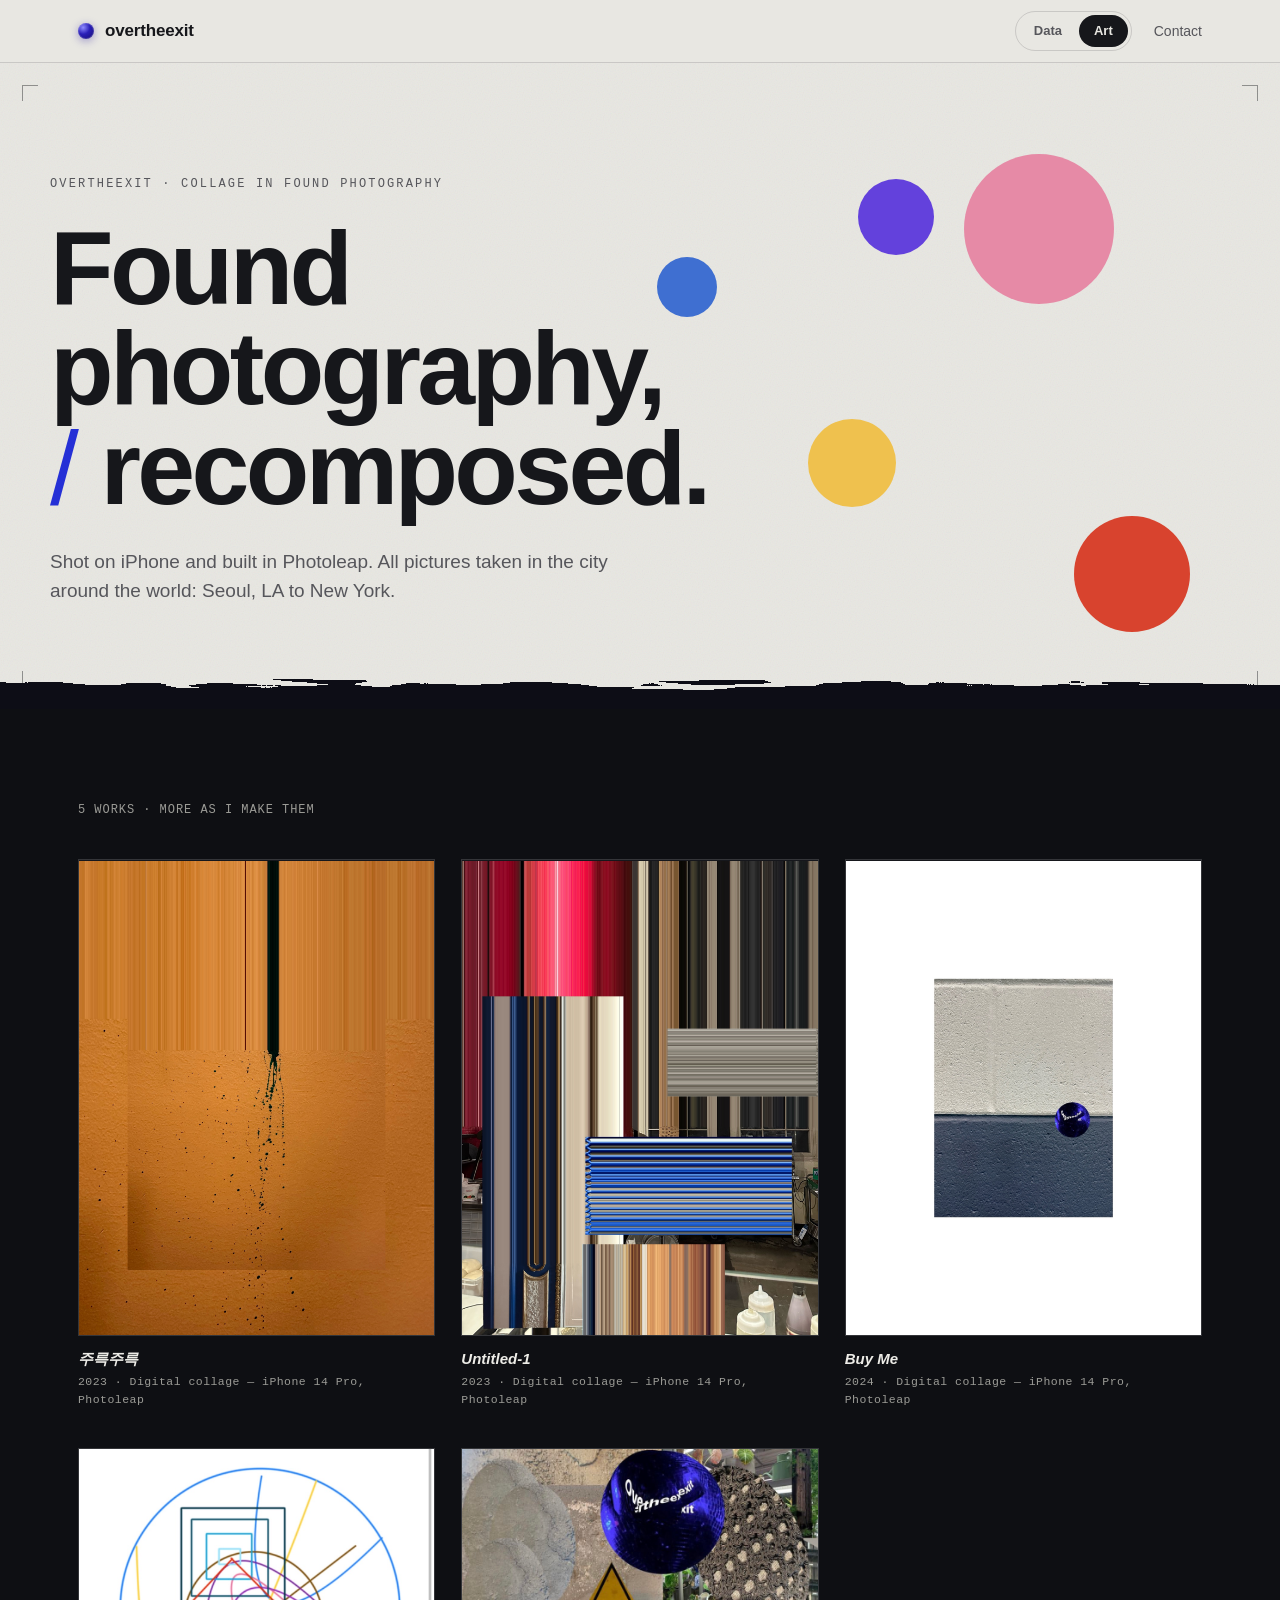
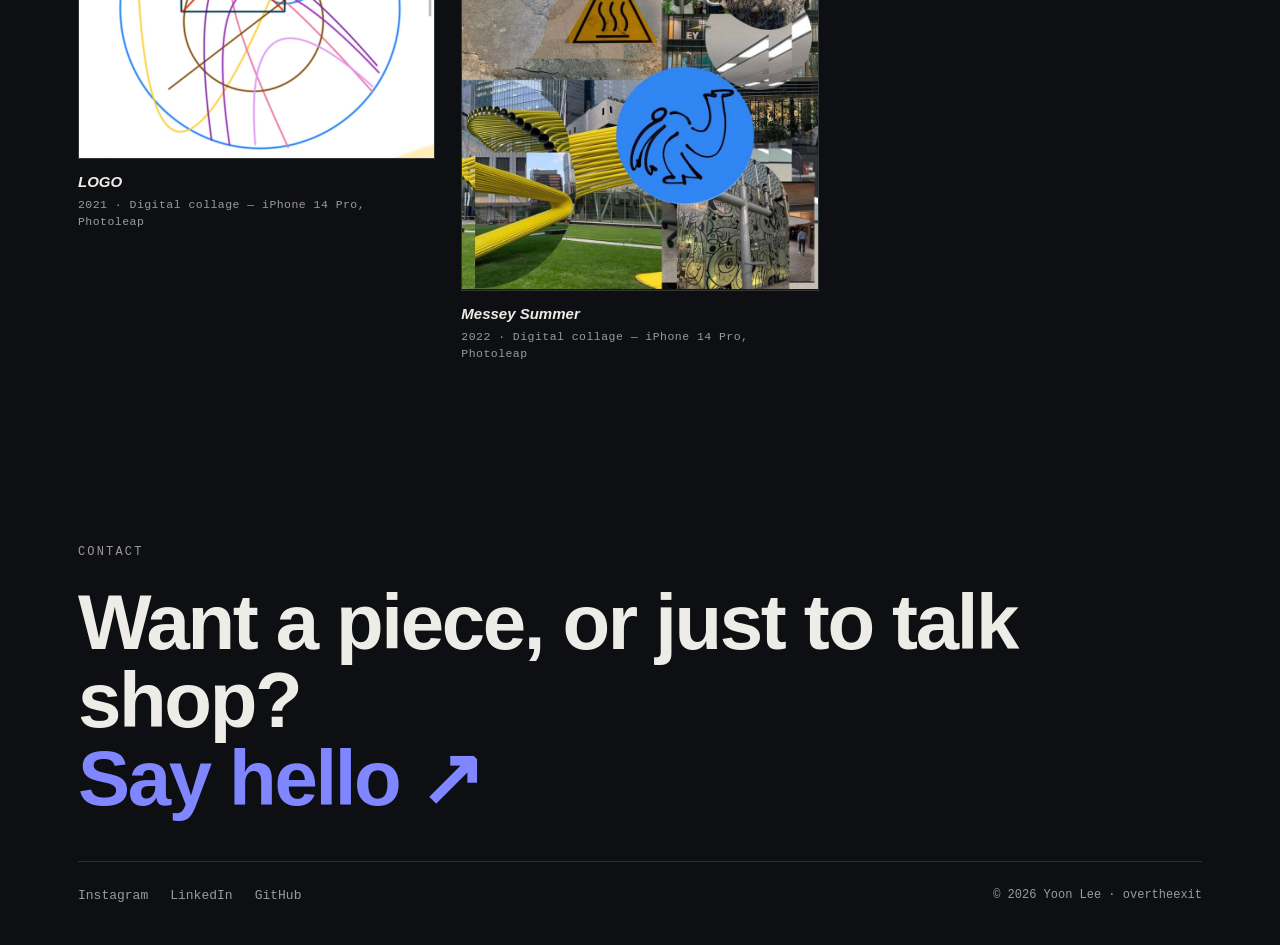
==== commit 20adeed2: "Art hero: magazine-clipping treatment — crop marks, torn paper edge, print grain, and 5 floating dot" ====
--- a/art.html
+++ b/art.html
@@ -51,6 +51,7 @@
         <span class="dot d2"></span>
         <span class="dot d3"></span>
         <span class="dot d4"></span>
+        <span class="dot d5"></span>
       </div>
       <div class="crops" aria-hidden="true">
         <span class="crop tl"></span><span class="crop tr"></span>
--- a/css/main.css
+++ b/css/main.css
@@ -1 +1 @@
-:root{--paper: #e8e7e2;--paper-2: #f1f0ec;--ink: #16171b;--ink-soft: #56565b;--line: rgba(20, 20, 25, 0.14);--accent: #2530d6;--accent-2: #c15a2b;--room: #0e0f13;--room-2: #16171c;--room-ink: #edece7;--room-soft: #9b9b96;--room-line: rgba(255, 255, 255, 0.13);--maxw: 1180px;--font: -apple-system, "Helvetica Neue", Helvetica, Arial, sans-serif;--mono: ui-monospace, "SF Mono", "SFMono-Regular", Menlo, Consolas, monospace}@media(prefers-color-scheme: dark){:root{--paper: #131317;--paper-2: #1a1a20;--ink: #e9e8e3;--ink-soft: #9a9a96;--line: rgba(255, 255, 255, 0.12);--accent: #6069f6;--accent-2: #e0824b}}:root[data-theme=dark]{--paper: #131317;--paper-2: #1a1a20;--ink: #e9e8e3;--ink-soft: #9a9a96;--line: rgba(255, 255, 255, 0.12);--accent: #6069f6;--accent-2: #e0824b}:root[data-theme=light]{--paper: #e8e7e2;--paper-2: #f1f0ec;--ink: #16171b;--ink-soft: #56565b;--line: rgba(20, 20, 25, 0.14);--accent: #2530d6;--accent-2: #c15a2b}*{margin:0;padding:0;box-sizing:border-box}html{scroll-behavior:smooth;-webkit-font-smoothing:antialiased}body{background:var(--paper);color:var(--ink);font-family:var(--font);line-height:1.5;font-size:17px;overflow-x:hidden}a{color:inherit;text-decoration:none}img{max-width:100%}.wrap{max-width:var(--maxw);margin:0 auto;padding:0 28px}.mono{font-family:var(--mono)}.eyebrow{font-family:var(--mono);font-size:12px;letter-spacing:.18em;text-transform:uppercase;color:var(--ink-soft)}nav{position:sticky;top:0;z-index:50;background:color-mix(in srgb, var(--paper) 82%, transparent);backdrop-filter:saturate(1.2) blur(12px);border-bottom:1px solid var(--line)}nav .wrap{display:flex;align-items:center;justify-content:space-between;height:62px}.mark{display:flex;align-items:center;gap:11px;font-weight:600;letter-spacing:-0.01em}.ball{width:16px;height:16px;border-radius:50%;background:radial-gradient(circle at 32% 28%, #8f8bff 0%, #2a1fb8 42%, #140a6e 100%);box-shadow:0 0 0 1px rgba(255,255,255,.15) inset,0 2px 8px rgba(37,25,160,.4);flex:none}.nav-right{display:flex;align-items:center;gap:22px}.nav-contact{font-size:14px;color:var(--ink-soft);transition:color .2s}.nav-contact:hover{color:var(--ink)}@media(max-width: 720px){.nav-contact{display:none}}.toggle{display:inline-flex;align-items:center;border:1px solid var(--line);border-radius:999px;padding:3px;gap:2px}.toggle a{font-size:13px;font-weight:600;padding:6px 15px;border-radius:999px;color:var(--ink-soft);transition:all .2s}.toggle a:hover{color:var(--ink)}.toggle a.active{background:var(--ink);color:var(--paper)}header{position:relative;overflow:hidden}header canvas{position:absolute;inset:0;width:100%;height:100%;opacity:.9}.hero{position:relative;padding:108px 0 96px}.hero .eyebrow{margin-bottom:26px}h1{font-size:clamp(44px,8.2vw,104px);line-height:.96;letter-spacing:-0.035em;font-weight:700;text-wrap:balance;max-width:15ch}h1 .slash{color:var(--accent);font-weight:400}.hero p.lede{margin-top:30px;max-width:54ch;font-size:19px;color:var(--ink-soft)}.cta-row{margin-top:40px;display:flex;gap:14px;flex-wrap:wrap}.btn{display:inline-flex;align-items:center;gap:9px;font-size:15px;font-weight:600;padding:13px 22px;border-radius:2px;border:1px solid var(--ink);transition:all .2s}.btn.solid{background:var(--ink);color:var(--paper)}.btn.solid:hover{background:var(--accent);border-color:var(--accent);color:#fff}.btn.ghost:hover{border-color:var(--accent);color:var(--accent)}section{padding:92px 0;border-top:1px solid var(--line)}.sec-head{display:flex;align-items:baseline;gap:18px;margin-bottom:52px}.sec-head .num{font-family:var(--mono);font-size:13px;color:var(--accent)}.sec-head h2{font-size:clamp(26px,4vw,40px);letter-spacing:-0.02em;font-weight:700}.about-grid{display:grid;grid-template-columns:1.4fr 1fr;gap:56px;align-items:start}.about-grid p{font-size:19px;max-width:60ch}.about-grid p+p{margin-top:20px}.about-grid p.aside{margin-top:24px;font-size:15px;color:var(--ink-soft);padding-top:18px;border-top:1px solid var(--line)}.facts{display:flex;flex-direction:column;border-top:1px solid var(--line)}.facts .row{display:flex;justify-content:space-between;gap:16px;padding:13px 0;border-bottom:1px solid var(--line)}.facts .k{font-family:var(--mono);font-size:12px;letter-spacing:.1em;text-transform:uppercase;color:var(--ink-soft)}.facts .v{font-size:14px;text-align:right}@media(max-width: 820px){.about-grid{grid-template-columns:1fr;gap:36px}}.xp{display:flex;flex-direction:column}.xp .item{display:grid;grid-template-columns:180px 1fr;gap:32px;padding:30px 0;border-top:1px solid var(--line)}.xp .item:last-child{border-bottom:1px solid var(--line)}.xp .when{font-family:var(--mono);font-size:13px;color:var(--ink-soft);font-variant-numeric:tabular-nums}.xp .when .loc{opacity:.6}.xp .role{font-size:21px;font-weight:650;letter-spacing:-0.01em}.xp .role .org{color:var(--accent)}.xp ul{margin-top:12px;list-style:none;display:flex;flex-direction:column;gap:8px}.xp li{padding-left:20px;position:relative;color:var(--ink-soft);font-size:15.5px;max-width:66ch}.xp li::before{content:"";position:absolute;left:0;top:10px;width:7px;height:1px;background:var(--accent)}@media(max-width: 720px){.xp .item{grid-template-columns:1fr;gap:10px}}.work{display:flex;flex-direction:column}.work a.line{display:grid;grid-template-columns:40px 1fr auto;gap:20px;align-items:center;padding:24px 8px;border-top:1px solid var(--line);transition:background .2s,padding .2s}.work a.line:last-child{border-bottom:1px solid var(--line)}.work a.line:hover{background:var(--paper-2);padding-left:18px}.work .idx{font-family:var(--mono);font-size:12px;color:var(--ink-soft)}.work .t{font-size:clamp(20px,3vw,30px);font-weight:650;letter-spacing:-0.02em}.work .t .stack{font-family:var(--mono);font-size:12px;color:var(--ink-soft);letter-spacing:.06em;margin-left:14px;text-transform:uppercase;vertical-align:middle}.work .arrow{color:var(--accent);font-size:20px}.gallery{background:var(--room);color:var(--room-ink);border-top:none}.gallery .eyebrow{color:var(--room-soft)}.gallery .sec-head h2{color:var(--room-ink)}.gallery .sec-head .num{color:#7f86ff}.gallery .intro{max-width:60ch;color:var(--room-soft);margin:-28px 0 54px;font-size:18px}.room{display:grid;grid-template-columns:repeat(3, 1fr);gap:40px 26px;align-items:start}figure.piece{margin:0;display:flex;flex-direction:column;gap:12px}.frame{position:relative;overflow:hidden;background:var(--room-2);border:1px solid var(--room-line);cursor:pointer}.frame img{display:block;width:100%;height:100%;object-fit:contain}.frame::after{content:"view";position:absolute;inset:0;display:flex;align-items:center;justify-content:center;font-family:var(--mono);font-size:11px;letter-spacing:.1em;text-transform:uppercase;color:#fff;background:rgba(10,10,16,.5);opacity:0;transition:opacity .25s}.frame:hover::after{opacity:1}.frame.missing{cursor:default;background:repeating-linear-gradient(0deg, rgba(255, 255, 255, 0.02) 0 2px, transparent 2px 5px),var(--room-2)}.frame.missing::after{content:"awaiting export";opacity:1;background:rgba(0,0,0,0);color:var(--room-soft)}.frame.missing img{display:none}.label{display:flex;flex-direction:column;gap:3px}.label .lt{font-size:15px;font-weight:600;font-style:italic}.label .lm{font-family:var(--mono);font-size:11.5px;color:var(--room-soft);letter-spacing:.04em}@media(max-width: 900px){.room{grid-template-columns:repeat(2, 1fr)}}@media(max-width: 540px){.room{grid-template-columns:1fr;gap:30px}}.lightbox{position:fixed;inset:0;z-index:200;background:rgba(8,8,12,.94);display:flex;align-items:center;justify-content:center;padding:40px}.lightbox[hidden]{display:none}.lightbox-inner{margin:0;max-width:92vw;max-height:88vh;display:flex;flex-direction:column;gap:14px;align-items:center}.lightbox-inner img{max-width:92vw;max-height:78vh;object-fit:contain;box-shadow:0 30px 80px rgba(0,0,0,.6)}.lightbox-inner figcaption{font-family:var(--mono);font-size:12.5px;color:#cfcfca;letter-spacing:.04em;text-align:center}.lightbox-close{position:absolute;top:22px;right:26px;background:none;border:none;color:#fff;font-size:26px;cursor:pointer;line-height:1;padding:8px}footer{background:var(--room);color:var(--room-ink);padding:88px 0 40px}.footer-eyebrow{color:var(--room-soft);margin-bottom:22px}.ftitle{font-size:clamp(34px,7vw,78px);letter-spacing:-0.03em;font-weight:700;line-height:1}.ftitle a{color:#7f86ff}.fmeta{margin-top:44px;display:flex;justify-content:space-between;flex-wrap:wrap;gap:20px;align-items:center;border-top:1px solid var(--room-line);padding-top:24px}.fmeta .social{display:flex;gap:22px}.fmeta .social a{font-family:var(--mono);font-size:13px;color:var(--room-soft);transition:color .2s}.fmeta .social a:hover{color:var(--room-ink)}.fmeta .cr{font-family:var(--mono);font-size:12px;color:var(--room-soft)}.section-lede{font-size:18px;color:var(--ink-soft);max-width:56ch;margin:-34px 0 44px}.contact-actions{margin-top:36px;display:flex;gap:14px;flex-wrap:wrap}.btn-dark{display:inline-flex;align-items:center;gap:9px;font-size:15px;font-weight:600;padding:13px 22px;border-radius:2px;border:1px solid var(--room-line);color:var(--room-ink);transition:all .2s}.btn-dark.solid{background:var(--room-ink);color:var(--room);border-color:var(--room-ink)}.btn-dark.solid:hover{background:#7f86ff;border-color:#7f86ff;color:#fff}.btn-dark.ghost:hover{border-color:#7f86ff;color:#9aa0ff}.art-hero{position:relative;overflow:hidden;--d1: #6e6357;--d2: #8b7e6e;--d3: #5e6a5e;--d4: #877079}@media(prefers-color-scheme: dark){.art-hero{--d1: #e9e2d3;--d2: #cbb9a1;--d3: #a6b2a4;--d4: #d9beb4}}:root[data-theme=dark] .art-hero{--d1: #e9e2d3;--d2: #cbb9a1;--d3: #a6b2a4;--d4: #d9beb4}:root[data-theme=light] .art-hero{--d1: #6e6357;--d2: #8b7e6e;--d3: #5e6a5e;--d4: #877079}.art-hero .hero{position:relative;z-index:4;padding:112px 0 104px}.art-hero .grain{position:absolute;inset:0;z-index:1;pointer-events:none;opacity:.09;background-image:url("data:image/svg+xml,%3Csvg xmlns='http://www.w3.org/2000/svg' width='140' height='140'%3E%3Cfilter id='n'%3E%3CfeTurbulence type='fractalNoise' baseFrequency='0.85' numOctaves='2' stitchTiles='stitch'/%3E%3C/filter%3E%3Crect width='100%25' height='100%25' filter='url(%23n)'/%3E%3C/svg%3E")}.art-hero .dots{position:absolute;inset:0;z-index:1;pointer-events:none}.dot{position:absolute;border-radius:50%;will-change:transform}.dot.d1{width:150px;height:150px;background:var(--d1);top:14%;right:13%;animation:floatA 16s ease-in-out infinite}.dot.d2{width:88px;height:88px;background:var(--d2);top:55%;right:30%;animation:floatB 20s ease-in-out infinite}.dot.d3{width:60px;height:60px;background:var(--d3);top:30%;right:44%;animation:floatC 13s ease-in-out infinite}.dot.d4{width:116px;height:116px;background:var(--d4);bottom:12%;right:7%;animation:floatA 23s ease-in-out infinite reverse}@keyframes floatA{0%,100%{transform:translate(0, 0)}50%{transform:translate(-20px, -26px)}}@keyframes floatB{0%,100%{transform:translate(0, 0)}50%{transform:translate(16px, -20px)}}@keyframes floatC{0%,100%{transform:translate(0, 0)}50%{transform:translate(-12px, 18px)}}.art-hero .crops{position:absolute;inset:0;z-index:2;pointer-events:none}.crop{position:absolute;width:16px;height:16px;border:0 solid color-mix(in srgb, var(--ink) 42%, transparent)}.crop.tl{top:22px;left:22px;border-top-width:1.5px;border-left-width:1.5px}.crop.tr{top:22px;right:22px;border-top-width:1.5px;border-right-width:1.5px}.crop.bl{bottom:22px;left:22px;border-bottom-width:1.5px;border-left-width:1.5px}.crop.br{bottom:22px;right:22px;border-bottom-width:1.5px;border-right-width:1.5px}.art-hero .tear{position:absolute;left:0;bottom:-1px;width:100%;height:44px;z-index:3;display:block}.art-hero .tear rect{fill:var(--room)}@media(prefers-reduced-motion: reduce){.dot{animation:none}}.room-count{color:var(--room-soft);font-size:12px;letter-spacing:.08em;text-transform:uppercase;margin:0 0 40px}:focus-visible{outline:2px solid var(--accent);outline-offset:3px}@media(prefers-reduced-motion: reduce){html{scroll-behavior:auto}*{animation:none !important;transition:none !important}}
+:root{--paper: #e8e7e2;--paper-2: #f1f0ec;--ink: #16171b;--ink-soft: #56565b;--line: rgba(20, 20, 25, 0.14);--accent: #2530d6;--accent-2: #c15a2b;--room: #0e0f13;--room-2: #16171c;--room-ink: #edece7;--room-soft: #9b9b96;--room-line: rgba(255, 255, 255, 0.13);--maxw: 1180px;--font: -apple-system, "Helvetica Neue", Helvetica, Arial, sans-serif;--mono: ui-monospace, "SF Mono", "SFMono-Regular", Menlo, Consolas, monospace}@media(prefers-color-scheme: dark){:root{--paper: #131317;--paper-2: #1a1a20;--ink: #e9e8e3;--ink-soft: #9a9a96;--line: rgba(255, 255, 255, 0.12);--accent: #6069f6;--accent-2: #e0824b}}:root[data-theme=dark]{--paper: #131317;--paper-2: #1a1a20;--ink: #e9e8e3;--ink-soft: #9a9a96;--line: rgba(255, 255, 255, 0.12);--accent: #6069f6;--accent-2: #e0824b}:root[data-theme=light]{--paper: #e8e7e2;--paper-2: #f1f0ec;--ink: #16171b;--ink-soft: #56565b;--line: rgba(20, 20, 25, 0.14);--accent: #2530d6;--accent-2: #c15a2b}*{margin:0;padding:0;box-sizing:border-box}html{scroll-behavior:smooth;-webkit-font-smoothing:antialiased}body{background:var(--paper);color:var(--ink);font-family:var(--font);line-height:1.5;font-size:17px;overflow-x:hidden}a{color:inherit;text-decoration:none}img{max-width:100%}.wrap{max-width:var(--maxw);margin:0 auto;padding:0 28px}.mono{font-family:var(--mono)}.eyebrow{font-family:var(--mono);font-size:12px;letter-spacing:.18em;text-transform:uppercase;color:var(--ink-soft)}nav{position:sticky;top:0;z-index:50;background:color-mix(in srgb, var(--paper) 82%, transparent);backdrop-filter:saturate(1.2) blur(12px);border-bottom:1px solid var(--line)}nav .wrap{display:flex;align-items:center;justify-content:space-between;height:62px}.mark{display:flex;align-items:center;gap:11px;font-weight:600;letter-spacing:-0.01em}.ball{width:16px;height:16px;border-radius:50%;background:radial-gradient(circle at 32% 28%, #8f8bff 0%, #2a1fb8 42%, #140a6e 100%);box-shadow:0 0 0 1px rgba(255,255,255,.15) inset,0 2px 8px rgba(37,25,160,.4);flex:none}.nav-right{display:flex;align-items:center;gap:22px}.nav-contact{font-size:14px;color:var(--ink-soft);transition:color .2s}.nav-contact:hover{color:var(--ink)}@media(max-width: 720px){.nav-contact{display:none}}.toggle{display:inline-flex;align-items:center;border:1px solid var(--line);border-radius:999px;padding:3px;gap:2px}.toggle a{font-size:13px;font-weight:600;padding:6px 15px;border-radius:999px;color:var(--ink-soft);transition:all .2s}.toggle a:hover{color:var(--ink)}.toggle a.active{background:var(--ink);color:var(--paper)}header{position:relative;overflow:hidden}header canvas{position:absolute;inset:0;width:100%;height:100%;opacity:.9}.hero{position:relative;padding:108px 0 96px}.hero .eyebrow{margin-bottom:26px}h1{font-size:clamp(44px,8.2vw,104px);line-height:.96;letter-spacing:-0.035em;font-weight:700;text-wrap:balance;max-width:15ch}h1 .slash{color:var(--accent);font-weight:400}.hero p.lede{margin-top:30px;max-width:54ch;font-size:19px;color:var(--ink-soft)}.cta-row{margin-top:40px;display:flex;gap:14px;flex-wrap:wrap}.btn{display:inline-flex;align-items:center;gap:9px;font-size:15px;font-weight:600;padding:13px 22px;border-radius:2px;border:1px solid var(--ink);transition:all .2s}.btn.solid{background:var(--ink);color:var(--paper)}.btn.solid:hover{background:var(--accent);border-color:var(--accent);color:#fff}.btn.ghost:hover{border-color:var(--accent);color:var(--accent)}section{padding:92px 0;border-top:1px solid var(--line)}.sec-head{display:flex;align-items:baseline;gap:18px;margin-bottom:52px}.sec-head .num{font-family:var(--mono);font-size:13px;color:var(--accent)}.sec-head h2{font-size:clamp(26px,4vw,40px);letter-spacing:-0.02em;font-weight:700}.about-grid{display:grid;grid-template-columns:1.4fr 1fr;gap:56px;align-items:start}.about-grid p{font-size:19px;max-width:60ch}.about-grid p+p{margin-top:20px}.about-grid p.aside{margin-top:24px;font-size:15px;color:var(--ink-soft);padding-top:18px;border-top:1px solid var(--line)}.facts{display:flex;flex-direction:column;border-top:1px solid var(--line)}.facts .row{display:flex;justify-content:space-between;gap:16px;padding:13px 0;border-bottom:1px solid var(--line)}.facts .k{font-family:var(--mono);font-size:12px;letter-spacing:.1em;text-transform:uppercase;color:var(--ink-soft)}.facts .v{font-size:14px;text-align:right}@media(max-width: 820px){.about-grid{grid-template-columns:1fr;gap:36px}}.xp{display:flex;flex-direction:column}.xp .item{display:grid;grid-template-columns:180px 1fr;gap:32px;padding:30px 0;border-top:1px solid var(--line)}.xp .item:last-child{border-bottom:1px solid var(--line)}.xp .when{font-family:var(--mono);font-size:13px;color:var(--ink-soft);font-variant-numeric:tabular-nums}.xp .when .loc{opacity:.6}.xp .role{font-size:21px;font-weight:650;letter-spacing:-0.01em}.xp .role .org{color:var(--accent)}.xp ul{margin-top:12px;list-style:none;display:flex;flex-direction:column;gap:8px}.xp li{padding-left:20px;position:relative;color:var(--ink-soft);font-size:15.5px;max-width:66ch}.xp li::before{content:"";position:absolute;left:0;top:10px;width:7px;height:1px;background:var(--accent)}@media(max-width: 720px){.xp .item{grid-template-columns:1fr;gap:10px}}.work{display:flex;flex-direction:column}.work a.line{display:grid;grid-template-columns:40px 1fr auto;gap:20px;align-items:center;padding:24px 8px;border-top:1px solid var(--line);transition:background .2s,padding .2s}.work a.line:last-child{border-bottom:1px solid var(--line)}.work a.line:hover{background:var(--paper-2);padding-left:18px}.work .idx{font-family:var(--mono);font-size:12px;color:var(--ink-soft)}.work .t{font-size:clamp(20px,3vw,30px);font-weight:650;letter-spacing:-0.02em}.work .t .stack{font-family:var(--mono);font-size:12px;color:var(--ink-soft);letter-spacing:.06em;margin-left:14px;text-transform:uppercase;vertical-align:middle}.work .arrow{color:var(--accent);font-size:20px}.gallery{background:var(--room);color:var(--room-ink);border-top:none}.gallery .eyebrow{color:var(--room-soft)}.gallery .sec-head h2{color:var(--room-ink)}.gallery .sec-head .num{color:#7f86ff}.gallery .intro{max-width:60ch;color:var(--room-soft);margin:-28px 0 54px;font-size:18px}.room{display:grid;grid-template-columns:repeat(3, 1fr);gap:40px 26px;align-items:start}figure.piece{margin:0;display:flex;flex-direction:column;gap:12px}.frame{position:relative;overflow:hidden;background:var(--room-2);border:1px solid var(--room-line);cursor:pointer}.frame img{display:block;width:100%;height:100%;object-fit:contain}.frame::after{content:"view";position:absolute;inset:0;display:flex;align-items:center;justify-content:center;font-family:var(--mono);font-size:11px;letter-spacing:.1em;text-transform:uppercase;color:#fff;background:rgba(10,10,16,.5);opacity:0;transition:opacity .25s}.frame:hover::after{opacity:1}.frame.missing{cursor:default;background:repeating-linear-gradient(0deg, rgba(255, 255, 255, 0.02) 0 2px, transparent 2px 5px),var(--room-2)}.frame.missing::after{content:"awaiting export";opacity:1;background:rgba(0,0,0,0);color:var(--room-soft)}.frame.missing img{display:none}.label{display:flex;flex-direction:column;gap:3px}.label .lt{font-size:15px;font-weight:600;font-style:italic}.label .lm{font-family:var(--mono);font-size:11.5px;color:var(--room-soft);letter-spacing:.04em}@media(max-width: 900px){.room{grid-template-columns:repeat(2, 1fr)}}@media(max-width: 540px){.room{grid-template-columns:1fr;gap:30px}}.lightbox{position:fixed;inset:0;z-index:200;background:rgba(8,8,12,.94);display:flex;align-items:center;justify-content:center;padding:40px}.lightbox[hidden]{display:none}.lightbox-inner{margin:0;max-width:92vw;max-height:88vh;display:flex;flex-direction:column;gap:14px;align-items:center}.lightbox-inner img{max-width:92vw;max-height:78vh;object-fit:contain;box-shadow:0 30px 80px rgba(0,0,0,.6)}.lightbox-inner figcaption{font-family:var(--mono);font-size:12.5px;color:#cfcfca;letter-spacing:.04em;text-align:center}.lightbox-close{position:absolute;top:22px;right:26px;background:none;border:none;color:#fff;font-size:26px;cursor:pointer;line-height:1;padding:8px}footer{background:var(--room);color:var(--room-ink);padding:88px 0 40px}.footer-eyebrow{color:var(--room-soft);margin-bottom:22px}.ftitle{font-size:clamp(34px,7vw,78px);letter-spacing:-0.03em;font-weight:700;line-height:1}.ftitle a{color:#7f86ff}.fmeta{margin-top:44px;display:flex;justify-content:space-between;flex-wrap:wrap;gap:20px;align-items:center;border-top:1px solid var(--room-line);padding-top:24px}.fmeta .social{display:flex;gap:22px}.fmeta .social a{font-family:var(--mono);font-size:13px;color:var(--room-soft);transition:color .2s}.fmeta .social a:hover{color:var(--room-ink)}.fmeta .cr{font-family:var(--mono);font-size:12px;color:var(--room-soft)}.section-lede{font-size:18px;color:var(--ink-soft);max-width:56ch;margin:-34px 0 44px}.contact-actions{margin-top:36px;display:flex;gap:14px;flex-wrap:wrap}.btn-dark{display:inline-flex;align-items:center;gap:9px;font-size:15px;font-weight:600;padding:13px 22px;border-radius:2px;border:1px solid var(--room-line);color:var(--room-ink);transition:all .2s}.btn-dark.solid{background:var(--room-ink);color:var(--room);border-color:var(--room-ink)}.btn-dark.solid:hover{background:#7f86ff;border-color:#7f86ff;color:#fff}.btn-dark.ghost:hover{border-color:#7f86ff;color:#9aa0ff}.art-hero{position:relative;overflow:hidden;--d1: #e68aa6;--d2: #efc14e;--d3: #3f6fd1;--d4: #d8432e}@media(prefers-color-scheme: dark){.art-hero{--d4: #6fb0e6}}:root[data-theme=dark] .art-hero{--d4: #6fb0e6}:root[data-theme=light] .art-hero{--d4: #d8432e}.art-hero .hero{position:relative;z-index:4;padding:112px 0 104px}.art-hero .grain{position:absolute;inset:0;z-index:1;pointer-events:none;opacity:.09;background-image:url("data:image/svg+xml,%3Csvg xmlns='http://www.w3.org/2000/svg' width='140' height='140'%3E%3Cfilter id='n'%3E%3CfeTurbulence type='fractalNoise' baseFrequency='0.85' numOctaves='2' stitchTiles='stitch'/%3E%3C/filter%3E%3Crect width='100%25' height='100%25' filter='url(%23n)'/%3E%3C/svg%3E")}.art-hero .dots{position:absolute;inset:0;z-index:1;pointer-events:none}.dot{position:absolute;border-radius:50%;will-change:transform}.dot.d1{width:150px;height:150px;background:var(--d1);top:14%;right:13%;animation:floatA 16s ease-in-out infinite}.dot.d2{width:88px;height:88px;background:var(--d2);top:55%;right:30%;animation:floatB 20s ease-in-out infinite}.dot.d3{width:60px;height:60px;background:var(--d3);top:30%;right:44%;animation:floatC 13s ease-in-out infinite}.dot.d4{width:116px;height:116px;background:var(--d4);bottom:12%;right:7%;animation:floatA 23s ease-in-out infinite reverse}.dot.d5{width:76px;height:76px;background:var(--d5, #9a9a9a);top:18%;right:27%;animation:floatB 17s ease-in-out infinite reverse}@keyframes floatA{0%,100%{transform:translate(0, 0)}50%{transform:translate(-20px, -26px)}}@keyframes floatB{0%,100%{transform:translate(0, 0)}50%{transform:translate(16px, -20px)}}@keyframes floatC{0%,100%{transform:translate(0, 0)}50%{transform:translate(-12px, 18px)}}.art-hero .crops{position:absolute;inset:0;z-index:2;pointer-events:none}.crop{position:absolute;width:16px;height:16px;border:0 solid color-mix(in srgb, var(--ink) 42%, transparent)}.crop.tl{top:22px;left:22px;border-top-width:1.5px;border-left-width:1.5px}.crop.tr{top:22px;right:22px;border-top-width:1.5px;border-right-width:1.5px}.crop.bl{bottom:22px;left:22px;border-bottom-width:1.5px;border-left-width:1.5px}.crop.br{bottom:22px;right:22px;border-bottom-width:1.5px;border-right-width:1.5px}.art-hero .tear{position:absolute;left:0;bottom:-1px;width:100%;height:44px;z-index:3;display:block}.art-hero .tear rect{fill:var(--room)}@media(prefers-reduced-motion: reduce){.dot{animation:none}}.room-count{color:var(--room-soft);font-size:12px;letter-spacing:.08em;text-transform:uppercase;margin:0 0 40px}:focus-visible{outline:2px solid var(--accent);outline-offset:3px}@media(prefers-reduced-motion: reduce){html{scroll-behavior:auto}*{animation:none !important;transition:none !important}}
--- a/css/main.css
+++ b/css/main.css
@@ -1 +1 @@
-:root{--paper: #e8e7e2;--paper-2: #f1f0ec;--ink: #16171b;--ink-soft: #56565b;--line: rgba(20, 20, 25, 0.14);--accent: #2530d6;--accent-2: #c15a2b;--room: #0e0f13;--room-2: #16171c;--room-ink: #edece7;--room-soft: #9b9b96;--room-line: rgba(255, 255, 255, 0.13);--maxw: 1180px;--font: -apple-system, "Helvetica Neue", Helvetica, Arial, sans-serif;--mono: ui-monospace, "SF Mono", "SFMono-Regular", Menlo, Consolas, monospace}@media(prefers-color-scheme: dark){:root{--paper: #131317;--paper-2: #1a1a20;--ink: #e9e8e3;--ink-soft: #9a9a96;--line: rgba(255, 255, 255, 0.12);--accent: #6069f6;--accent-2: #e0824b}}:root[data-theme=dark]{--paper: #131317;--paper-2: #1a1a20;--ink: #e9e8e3;--ink-soft: #9a9a96;--line: rgba(255, 255, 255, 0.12);--accent: #6069f6;--accent-2: #e0824b}:root[data-theme=light]{--paper: #e8e7e2;--paper-2: #f1f0ec;--ink: #16171b;--ink-soft: #56565b;--line: rgba(20, 20, 25, 0.14);--accent: #2530d6;--accent-2: #c15a2b}*{margin:0;padding:0;box-sizing:border-box}html{scroll-behavior:smooth;-webkit-font-smoothing:antialiased}body{background:var(--paper);color:var(--ink);font-family:var(--font);line-height:1.5;font-size:17px;overflow-x:hidden}a{color:inherit;text-decoration:none}img{max-width:100%}.wrap{max-width:var(--maxw);margin:0 auto;padding:0 28px}.mono{font-family:var(--mono)}.eyebrow{font-family:var(--mono);font-size:12px;letter-spacing:.18em;text-transform:uppercase;color:var(--ink-soft)}nav{position:sticky;top:0;z-index:50;background:color-mix(in srgb, var(--paper) 82%, transparent);backdrop-filter:saturate(1.2) blur(12px);border-bottom:1px solid var(--line)}nav .wrap{display:flex;align-items:center;justify-content:space-between;height:62px}.mark{display:flex;align-items:center;gap:11px;font-weight:600;letter-spacing:-0.01em}.ball{width:16px;height:16px;border-radius:50%;background:radial-gradient(circle at 32% 28%, #8f8bff 0%, #2a1fb8 42%, #140a6e 100%);box-shadow:0 0 0 1px rgba(255,255,255,.15) inset,0 2px 8px rgba(37,25,160,.4);flex:none}.nav-right{display:flex;align-items:center;gap:22px}.nav-contact{font-size:14px;color:var(--ink-soft);transition:color .2s}.nav-contact:hover{color:var(--ink)}@media(max-width: 720px){.nav-contact{display:none}}.toggle{display:inline-flex;align-items:center;border:1px solid var(--line);border-radius:999px;padding:3px;gap:2px}.toggle a{font-size:13px;font-weight:600;padding:6px 15px;border-radius:999px;color:var(--ink-soft);transition:all .2s}.toggle a:hover{color:var(--ink)}.toggle a.active{background:var(--ink);color:var(--paper)}header{position:relative;overflow:hidden}header canvas{position:absolute;inset:0;width:100%;height:100%;opacity:.9}.hero{position:relative;padding:108px 0 96px}.hero .eyebrow{margin-bottom:26px}h1{font-size:clamp(44px,8.2vw,104px);line-height:.96;letter-spacing:-0.035em;font-weight:700;text-wrap:balance;max-width:15ch}h1 .slash{color:var(--accent);font-weight:400}.hero p.lede{margin-top:30px;max-width:54ch;font-size:19px;color:var(--ink-soft)}.cta-row{margin-top:40px;display:flex;gap:14px;flex-wrap:wrap}.btn{display:inline-flex;align-items:center;gap:9px;font-size:15px;font-weight:600;padding:13px 22px;border-radius:2px;border:1px solid var(--ink);transition:all .2s}.btn.solid{background:var(--ink);color:var(--paper)}.btn.solid:hover{background:var(--accent);border-color:var(--accent);color:#fff}.btn.ghost:hover{border-color:var(--accent);color:var(--accent)}section{padding:92px 0;border-top:1px solid var(--line)}.sec-head{display:flex;align-items:baseline;gap:18px;margin-bottom:52px}.sec-head .num{font-family:var(--mono);font-size:13px;color:var(--accent)}.sec-head h2{font-size:clamp(26px,4vw,40px);letter-spacing:-0.02em;font-weight:700}.about-grid{display:grid;grid-template-columns:1.4fr 1fr;gap:56px;align-items:start}.about-grid p{font-size:19px;max-width:60ch}.about-grid p+p{margin-top:20px}.about-grid p.aside{margin-top:24px;font-size:15px;color:var(--ink-soft);padding-top:18px;border-top:1px solid var(--line)}.facts{display:flex;flex-direction:column;border-top:1px solid var(--line)}.facts .row{display:flex;justify-content:space-between;gap:16px;padding:13px 0;border-bottom:1px solid var(--line)}.facts .k{font-family:var(--mono);font-size:12px;letter-spacing:.1em;text-transform:uppercase;color:var(--ink-soft)}.facts .v{font-size:14px;text-align:right}@media(max-width: 820px){.about-grid{grid-template-columns:1fr;gap:36px}}.xp{display:flex;flex-direction:column}.xp .item{display:grid;grid-template-columns:180px 1fr;gap:32px;padding:30px 0;border-top:1px solid var(--line)}.xp .item:last-child{border-bottom:1px solid var(--line)}.xp .when{font-family:var(--mono);font-size:13px;color:var(--ink-soft);font-variant-numeric:tabular-nums}.xp .when .loc{opacity:.6}.xp .role{font-size:21px;font-weight:650;letter-spacing:-0.01em}.xp .role .org{color:var(--accent)}.xp ul{margin-top:12px;list-style:none;display:flex;flex-direction:column;gap:8px}.xp li{padding-left:20px;position:relative;color:var(--ink-soft);font-size:15.5px;max-width:66ch}.xp li::before{content:"";position:absolute;left:0;top:10px;width:7px;height:1px;background:var(--accent)}@media(max-width: 720px){.xp .item{grid-template-columns:1fr;gap:10px}}.work{display:flex;flex-direction:column}.work a.line{display:grid;grid-template-columns:40px 1fr auto;gap:20px;align-items:center;padding:24px 8px;border-top:1px solid var(--line);transition:background .2s,padding .2s}.work a.line:last-child{border-bottom:1px solid var(--line)}.work a.line:hover{background:var(--paper-2);padding-left:18px}.work .idx{font-family:var(--mono);font-size:12px;color:var(--ink-soft)}.work .t{font-size:clamp(20px,3vw,30px);font-weight:650;letter-spacing:-0.02em}.work .t .stack{font-family:var(--mono);font-size:12px;color:var(--ink-soft);letter-spacing:.06em;margin-left:14px;text-transform:uppercase;vertical-align:middle}.work .arrow{color:var(--accent);font-size:20px}.gallery{background:var(--room);color:var(--room-ink);border-top:none}.gallery .eyebrow{color:var(--room-soft)}.gallery .sec-head h2{color:var(--room-ink)}.gallery .sec-head .num{color:#7f86ff}.gallery .intro{max-width:60ch;color:var(--room-soft);margin:-28px 0 54px;font-size:18px}.room{display:grid;grid-template-columns:repeat(3, 1fr);gap:40px 26px;align-items:start}figure.piece{margin:0;display:flex;flex-direction:column;gap:12px}.frame{position:relative;overflow:hidden;background:var(--room-2);border:1px solid var(--room-line);cursor:pointer}.frame img{display:block;width:100%;height:100%;object-fit:contain}.frame::after{content:"view";position:absolute;inset:0;display:flex;align-items:center;justify-content:center;font-family:var(--mono);font-size:11px;letter-spacing:.1em;text-transform:uppercase;color:#fff;background:rgba(10,10,16,.5);opacity:0;transition:opacity .25s}.frame:hover::after{opacity:1}.frame.missing{cursor:default;background:repeating-linear-gradient(0deg, rgba(255, 255, 255, 0.02) 0 2px, transparent 2px 5px),var(--room-2)}.frame.missing::after{content:"awaiting export";opacity:1;background:rgba(0,0,0,0);color:var(--room-soft)}.frame.missing img{display:none}.label{display:flex;flex-direction:column;gap:3px}.label .lt{font-size:15px;font-weight:600;font-style:italic}.label .lm{font-family:var(--mono);font-size:11.5px;color:var(--room-soft);letter-spacing:.04em}@media(max-width: 900px){.room{grid-template-columns:repeat(2, 1fr)}}@media(max-width: 540px){.room{grid-template-columns:1fr;gap:30px}}.lightbox{position:fixed;inset:0;z-index:200;background:rgba(8,8,12,.94);display:flex;align-items:center;justify-content:center;padding:40px}.lightbox[hidden]{display:none}.lightbox-inner{margin:0;max-width:92vw;max-height:88vh;display:flex;flex-direction:column;gap:14px;align-items:center}.lightbox-inner img{max-width:92vw;max-height:78vh;object-fit:contain;box-shadow:0 30px 80px rgba(0,0,0,.6)}.lightbox-inner figcaption{font-family:var(--mono);font-size:12.5px;color:#cfcfca;letter-spacing:.04em;text-align:center}.lightbox-close{position:absolute;top:22px;right:26px;background:none;border:none;color:#fff;font-size:26px;cursor:pointer;line-height:1;padding:8px}footer{background:var(--room);color:var(--room-ink);padding:88px 0 40px}.footer-eyebrow{color:var(--room-soft);margin-bottom:22px}.ftitle{font-size:clamp(34px,7vw,78px);letter-spacing:-0.03em;font-weight:700;line-height:1}.ftitle a{color:#7f86ff}.fmeta{margin-top:44px;display:flex;justify-content:space-between;flex-wrap:wrap;gap:20px;align-items:center;border-top:1px solid var(--room-line);padding-top:24px}.fmeta .social{display:flex;gap:22px}.fmeta .social a{font-family:var(--mono);font-size:13px;color:var(--room-soft);transition:color .2s}.fmeta .social a:hover{color:var(--room-ink)}.fmeta .cr{font-family:var(--mono);font-size:12px;color:var(--room-soft)}.section-lede{font-size:18px;color:var(--ink-soft);max-width:56ch;margin:-34px 0 44px}.contact-actions{margin-top:36px;display:flex;gap:14px;flex-wrap:wrap}.btn-dark{display:inline-flex;align-items:center;gap:9px;font-size:15px;font-weight:600;padding:13px 22px;border-radius:2px;border:1px solid var(--room-line);color:var(--room-ink);transition:all .2s}.btn-dark.solid{background:var(--room-ink);color:var(--room);border-color:var(--room-ink)}.btn-dark.solid:hover{background:#7f86ff;border-color:#7f86ff;color:#fff}.btn-dark.ghost:hover{border-color:#7f86ff;color:#9aa0ff}.art-hero{position:relative;overflow:hidden;--d1: #6e6357;--d2: #8b7e6e;--d3: #5e6a5e;--d4: #877079}@media(prefers-color-scheme: dark){.art-hero{--d1: #e9e2d3;--d2: #cbb9a1;--d3: #a6b2a4;--d4: #d9beb4}}:root[data-theme=dark] .art-hero{--d1: #e9e2d3;--d2: #cbb9a1;--d3: #a6b2a4;--d4: #d9beb4}:root[data-theme=light] .art-hero{--d1: #6e6357;--d2: #8b7e6e;--d3: #5e6a5e;--d4: #877079}.art-hero .hero{position:relative;z-index:4;padding:112px 0 104px}.art-hero .grain{position:absolute;inset:0;z-index:1;pointer-events:none;opacity:.09;background-image:url("data:image/svg+xml,%3Csvg xmlns='http://www.w3.org/2000/svg' width='140' height='140'%3E%3Cfilter id='n'%3E%3CfeTurbulence type='fractalNoise' baseFrequency='0.85' numOctaves='2' stitchTiles='stitch'/%3E%3C/filter%3E%3Crect width='100%25' height='100%25' filter='url(%23n)'/%3E%3C/svg%3E")}.art-hero .dots{position:absolute;inset:0;z-index:1;pointer-events:none}.dot{position:absolute;border-radius:50%;will-change:transform}.dot.d1{width:150px;height:150px;background:var(--d1);top:14%;right:13%;animation:floatA 16s ease-in-out infinite}.dot.d2{width:88px;height:88px;background:var(--d2);top:55%;right:30%;animation:floatB 20s ease-in-out infinite}.dot.d3{width:60px;height:60px;background:var(--d3);top:30%;right:44%;animation:floatC 13s ease-in-out infinite}.dot.d4{width:116px;height:116px;background:var(--d4);bottom:12%;right:7%;animation:floatA 23s ease-in-out infinite reverse}@keyframes floatA{0%,100%{transform:translate(0, 0)}50%{transform:translate(-20px, -26px)}}@keyframes floatB{0%,100%{transform:translate(0, 0)}50%{transform:translate(16px, -20px)}}@keyframes floatC{0%,100%{transform:translate(0, 0)}50%{transform:translate(-12px, 18px)}}.art-hero .crops{position:absolute;inset:0;z-index:2;pointer-events:none}.crop{position:absolute;width:16px;height:16px;border:0 solid color-mix(in srgb, var(--ink) 42%, transparent)}.crop.tl{top:22px;left:22px;border-top-width:1.5px;border-left-width:1.5px}.crop.tr{top:22px;right:22px;border-top-width:1.5px;border-right-width:1.5px}.crop.bl{bottom:22px;left:22px;border-bottom-width:1.5px;border-left-width:1.5px}.crop.br{bottom:22px;right:22px;border-bottom-width:1.5px;border-right-width:1.5px}.art-hero .tear{position:absolute;left:0;bottom:-1px;width:100%;height:44px;z-index:3;display:block}.art-hero .tear rect{fill:var(--room)}@media(prefers-reduced-motion: reduce){.dot{animation:none}}.room-count{color:var(--room-soft);font-size:12px;letter-spacing:.08em;text-transform:uppercase;margin:0 0 40px}:focus-visible{outline:2px solid var(--accent);outline-offset:3px}@media(prefers-reduced-motion: reduce){html{scroll-behavior:auto}*{animation:none !important;transition:none !important}}
+:root{--paper: #e8e7e2;--paper-2: #f1f0ec;--ink: #16171b;--ink-soft: #56565b;--line: rgba(20, 20, 25, 0.14);--accent: #2530d6;--accent-2: #c15a2b;--room: #0e0f13;--room-2: #16171c;--room-ink: #edece7;--room-soft: #9b9b96;--room-line: rgba(255, 255, 255, 0.13);--maxw: 1180px;--font: -apple-system, "Helvetica Neue", Helvetica, Arial, sans-serif;--mono: ui-monospace, "SF Mono", "SFMono-Regular", Menlo, Consolas, monospace}@media(prefers-color-scheme: dark){:root{--paper: #131317;--paper-2: #1a1a20;--ink: #e9e8e3;--ink-soft: #9a9a96;--line: rgba(255, 255, 255, 0.12);--accent: #6069f6;--accent-2: #e0824b}}:root[data-theme=dark]{--paper: #131317;--paper-2: #1a1a20;--ink: #e9e8e3;--ink-soft: #9a9a96;--line: rgba(255, 255, 255, 0.12);--accent: #6069f6;--accent-2: #e0824b}:root[data-theme=light]{--paper: #e8e7e2;--paper-2: #f1f0ec;--ink: #16171b;--ink-soft: #56565b;--line: rgba(20, 20, 25, 0.14);--accent: #2530d6;--accent-2: #c15a2b}*{margin:0;padding:0;box-sizing:border-box}html{scroll-behavior:smooth;-webkit-font-smoothing:antialiased}body{background:var(--paper);color:var(--ink);font-family:var(--font);line-height:1.5;font-size:17px;overflow-x:hidden}a{color:inherit;text-decoration:none}img{max-width:100%}.wrap{max-width:var(--maxw);margin:0 auto;padding:0 28px}.mono{font-family:var(--mono)}.eyebrow{font-family:var(--mono);font-size:12px;letter-spacing:.18em;text-transform:uppercase;color:var(--ink-soft)}nav{position:sticky;top:0;z-index:50;background:color-mix(in srgb, var(--paper) 82%, transparent);backdrop-filter:saturate(1.2) blur(12px);border-bottom:1px solid var(--line)}nav .wrap{display:flex;align-items:center;justify-content:space-between;height:62px}.mark{display:flex;align-items:center;gap:11px;font-weight:600;letter-spacing:-0.01em}.ball{width:16px;height:16px;border-radius:50%;background:radial-gradient(circle at 32% 28%, #8f8bff 0%, #2a1fb8 42%, #140a6e 100%);box-shadow:0 0 0 1px rgba(255,255,255,.15) inset,0 2px 8px rgba(37,25,160,.4);flex:none}.nav-right{display:flex;align-items:center;gap:22px}.nav-contact{font-size:14px;color:var(--ink-soft);transition:color .2s}.nav-contact:hover{color:var(--ink)}@media(max-width: 720px){.nav-contact{display:none}}.toggle{display:inline-flex;align-items:center;border:1px solid var(--line);border-radius:999px;padding:3px;gap:2px}.toggle a{font-size:13px;font-weight:600;padding:6px 15px;border-radius:999px;color:var(--ink-soft);transition:all .2s}.toggle a:hover{color:var(--ink)}.toggle a.active{background:var(--ink);color:var(--paper)}header{position:relative;overflow:hidden}header canvas{position:absolute;inset:0;width:100%;height:100%;opacity:.9}.hero{position:relative;padding:108px 0 96px}.hero .eyebrow{margin-bottom:26px}h1{font-size:clamp(44px,8.2vw,104px);line-height:.96;letter-spacing:-0.035em;font-weight:700;text-wrap:balance;max-width:15ch}h1 .slash{color:var(--accent);font-weight:400}.hero p.lede{margin-top:30px;max-width:54ch;font-size:19px;color:var(--ink-soft)}.cta-row{margin-top:40px;display:flex;gap:14px;flex-wrap:wrap}.btn{display:inline-flex;align-items:center;gap:9px;font-size:15px;font-weight:600;padding:13px 22px;border-radius:2px;border:1px solid var(--ink);transition:all .2s}.btn.solid{background:var(--ink);color:var(--paper)}.btn.solid:hover{background:var(--accent);border-color:var(--accent);color:#fff}.btn.ghost:hover{border-color:var(--accent);color:var(--accent)}section{padding:92px 0;border-top:1px solid var(--line)}.sec-head{display:flex;align-items:baseline;gap:18px;margin-bottom:52px}.sec-head .num{font-family:var(--mono);font-size:13px;color:var(--accent)}.sec-head h2{font-size:clamp(26px,4vw,40px);letter-spacing:-0.02em;font-weight:700}.about-grid{display:grid;grid-template-columns:1.4fr 1fr;gap:56px;align-items:start}.about-grid p{font-size:19px;max-width:60ch}.about-grid p+p{margin-top:20px}.about-grid p.aside{margin-top:24px;font-size:15px;color:var(--ink-soft);padding-top:18px;border-top:1px solid var(--line)}.facts{display:flex;flex-direction:column;border-top:1px solid var(--line)}.facts .row{display:flex;justify-content:space-between;gap:16px;padding:13px 0;border-bottom:1px solid var(--line)}.facts .k{font-family:var(--mono);font-size:12px;letter-spacing:.1em;text-transform:uppercase;color:var(--ink-soft)}.facts .v{font-size:14px;text-align:right}@media(max-width: 820px){.about-grid{grid-template-columns:1fr;gap:36px}}.xp{display:flex;flex-direction:column}.xp .item{display:grid;grid-template-columns:180px 1fr;gap:32px;padding:30px 0;border-top:1px solid var(--line)}.xp .item:last-child{border-bottom:1px solid var(--line)}.xp .when{font-family:var(--mono);font-size:13px;color:var(--ink-soft);font-variant-numeric:tabular-nums}.xp .when .loc{opacity:.6}.xp .role{font-size:21px;font-weight:650;letter-spacing:-0.01em}.xp .role .org{color:var(--accent)}.xp ul{margin-top:12px;list-style:none;display:flex;flex-direction:column;gap:8px}.xp li{padding-left:20px;position:relative;color:var(--ink-soft);font-size:15.5px;max-width:66ch}.xp li::before{content:"";position:absolute;left:0;top:10px;width:7px;height:1px;background:var(--accent)}@media(max-width: 720px){.xp .item{grid-template-columns:1fr;gap:10px}}.work{display:flex;flex-direction:column}.work a.line{display:grid;grid-template-columns:40px 1fr auto;gap:20px;align-items:center;padding:24px 8px;border-top:1px solid var(--line);transition:background .2s,padding .2s}.work a.line:last-child{border-bottom:1px solid var(--line)}.work a.line:hover{background:var(--paper-2);padding-left:18px}.work .idx{font-family:var(--mono);font-size:12px;color:var(--ink-soft)}.work .t{font-size:clamp(20px,3vw,30px);font-weight:650;letter-spacing:-0.02em}.work .t .stack{font-family:var(--mono);font-size:12px;color:var(--ink-soft);letter-spacing:.06em;margin-left:14px;text-transform:uppercase;vertical-align:middle}.work .arrow{color:var(--accent);font-size:20px}.gallery{background:var(--room);color:var(--room-ink);border-top:none}.gallery .eyebrow{color:var(--room-soft)}.gallery .sec-head h2{color:var(--room-ink)}.gallery .sec-head .num{color:#7f86ff}.gallery .intro{max-width:60ch;color:var(--room-soft);margin:-28px 0 54px;font-size:18px}.room{display:grid;grid-template-columns:repeat(3, 1fr);gap:40px 26px;align-items:start}figure.piece{margin:0;display:flex;flex-direction:column;gap:12px}.frame{position:relative;overflow:hidden;background:var(--room-2);border:1px solid var(--room-line);cursor:pointer}.frame img{display:block;width:100%;height:100%;object-fit:contain}.frame::after{content:"view";position:absolute;inset:0;display:flex;align-items:center;justify-content:center;font-family:var(--mono);font-size:11px;letter-spacing:.1em;text-transform:uppercase;color:#fff;background:rgba(10,10,16,.5);opacity:0;transition:opacity .25s}.frame:hover::after{opacity:1}.frame.missing{cursor:default;background:repeating-linear-gradient(0deg, rgba(255, 255, 255, 0.02) 0 2px, transparent 2px 5px),var(--room-2)}.frame.missing::after{content:"awaiting export";opacity:1;background:rgba(0,0,0,0);color:var(--room-soft)}.frame.missing img{display:none}.label{display:flex;flex-direction:column;gap:3px}.label .lt{font-size:15px;font-weight:600;font-style:italic}.label .lm{font-family:var(--mono);font-size:11.5px;color:var(--room-soft);letter-spacing:.04em}@media(max-width: 900px){.room{grid-template-columns:repeat(2, 1fr)}}@media(max-width: 540px){.room{grid-template-columns:1fr;gap:30px}}.lightbox{position:fixed;inset:0;z-index:200;background:rgba(8,8,12,.94);display:flex;align-items:center;justify-content:center;padding:40px}.lightbox[hidden]{display:none}.lightbox-inner{margin:0;max-width:92vw;max-height:88vh;display:flex;flex-direction:column;gap:14px;align-items:center}.lightbox-inner img{max-width:92vw;max-height:78vh;object-fit:contain;box-shadow:0 30px 80px rgba(0,0,0,.6)}.lightbox-inner figcaption{font-family:var(--mono);font-size:12.5px;color:#cfcfca;letter-spacing:.04em;text-align:center}.lightbox-close{position:absolute;top:22px;right:26px;background:none;border:none;color:#fff;font-size:26px;cursor:pointer;line-height:1;padding:8px}footer{background:var(--room);color:var(--room-ink);padding:88px 0 40px}.footer-eyebrow{color:var(--room-soft);margin-bottom:22px}.ftitle{font-size:clamp(34px,7vw,78px);letter-spacing:-0.03em;font-weight:700;line-height:1}.ftitle a{color:#7f86ff}.fmeta{margin-top:44px;display:flex;justify-content:space-between;flex-wrap:wrap;gap:20px;align-items:center;border-top:1px solid var(--room-line);padding-top:24px}.fmeta .social{display:flex;gap:22px}.fmeta .social a{font-family:var(--mono);font-size:13px;color:var(--room-soft);transition:color .2s}.fmeta .social a:hover{color:var(--room-ink)}.fmeta .cr{font-family:var(--mono);font-size:12px;color:var(--room-soft)}.section-lede{font-size:18px;color:var(--ink-soft);max-width:56ch;margin:-34px 0 44px}.contact-actions{margin-top:36px;display:flex;gap:14px;flex-wrap:wrap}.btn-dark{display:inline-flex;align-items:center;gap:9px;font-size:15px;font-weight:600;padding:13px 22px;border-radius:2px;border:1px solid var(--room-line);color:var(--room-ink);transition:all .2s}.btn-dark.solid{background:var(--room-ink);color:var(--room);border-color:var(--room-ink)}.btn-dark.solid:hover{background:#7f86ff;border-color:#7f86ff;color:#fff}.btn-dark.ghost:hover{border-color:#7f86ff;color:#9aa0ff}.art-hero{position:relative;overflow:hidden;--d1: #e68aa6;--d2: #efc14e;--d3: #3f6fd1;--d4: #d8432e}@media(prefers-color-scheme: dark){.art-hero{--d4: #6fb0e6}}:root[data-theme=dark] .art-hero{--d4: #6fb0e6}:root[data-theme=light] .art-hero{--d4: #d8432e}.art-hero .hero{position:relative;z-index:4;padding:112px 0 104px}.art-hero .grain{position:absolute;inset:0;z-index:1;pointer-events:none;opacity:.09;background-image:url("data:image/svg+xml,%3Csvg xmlns='http://www.w3.org/2000/svg' width='140' height='140'%3E%3Cfilter id='n'%3E%3CfeTurbulence type='fractalNoise' baseFrequency='0.85' numOctaves='2' stitchTiles='stitch'/%3E%3C/filter%3E%3Crect width='100%25' height='100%25' filter='url(%23n)'/%3E%3C/svg%3E")}.art-hero .dots{position:absolute;inset:0;z-index:1;pointer-events:none}.dot{position:absolute;border-radius:50%;will-change:transform}.dot.d1{width:150px;height:150px;background:var(--d1);top:14%;right:13%;animation:floatA 16s ease-in-out infinite}.dot.d2{width:88px;height:88px;background:var(--d2);top:55%;right:30%;animation:floatB 20s ease-in-out infinite}.dot.d3{width:60px;height:60px;background:var(--d3);top:30%;right:44%;animation:floatC 13s ease-in-out infinite}.dot.d4{width:116px;height:116px;background:var(--d4);bottom:12%;right:7%;animation:floatA 23s ease-in-out infinite reverse}.dot.d5{width:76px;height:76px;background:var(--d5, #9a9a9a);top:18%;right:27%;animation:floatB 17s ease-in-out infinite reverse}@keyframes floatA{0%,100%{transform:translate(0, 0)}50%{transform:translate(-20px, -26px)}}@keyframes floatB{0%,100%{transform:translate(0, 0)}50%{transform:translate(16px, -20px)}}@keyframes floatC{0%,100%{transform:translate(0, 0)}50%{transform:translate(-12px, 18px)}}.art-hero .crops{position:absolute;inset:0;z-index:2;pointer-events:none}.crop{position:absolute;width:16px;height:16px;border:0 solid color-mix(in srgb, var(--ink) 42%, transparent)}.crop.tl{top:22px;left:22px;border-top-width:1.5px;border-left-width:1.5px}.crop.tr{top:22px;right:22px;border-top-width:1.5px;border-right-width:1.5px}.crop.bl{bottom:22px;left:22px;border-bottom-width:1.5px;border-left-width:1.5px}.crop.br{bottom:22px;right:22px;border-bottom-width:1.5px;border-right-width:1.5px}.art-hero .tear{position:absolute;left:0;bottom:-1px;width:100%;height:44px;z-index:3;display:block}.art-hero .tear rect{fill:var(--room)}@media(prefers-reduced-motion: reduce){.dot{animation:none}}.room-count{color:var(--room-soft);font-size:12px;letter-spacing:.08em;text-transform:uppercase;margin:0 0 40px}:focus-visible{outline:2px solid var(--accent);outline-offset:3px}@media(prefers-reduced-motion: reduce){html{scroll-behavior:auto}*{animation:none !important;transition:none !important}}
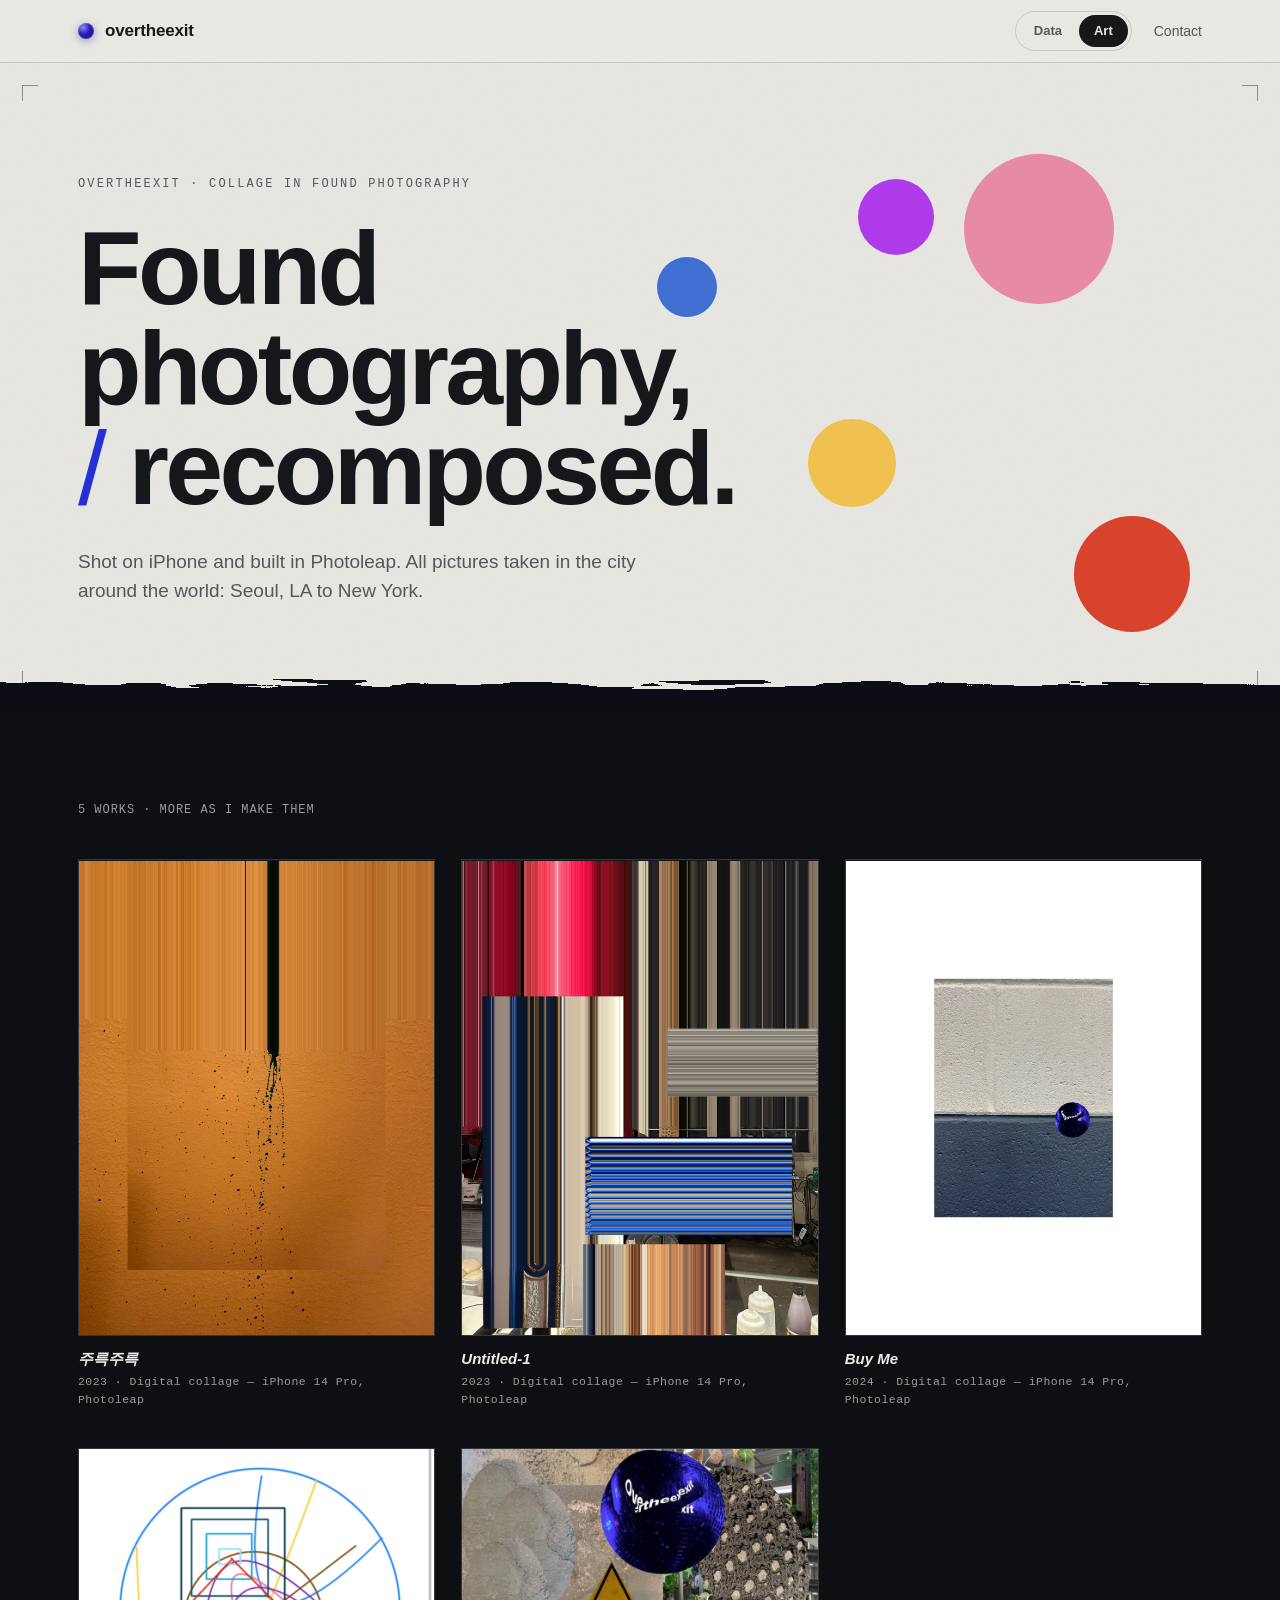
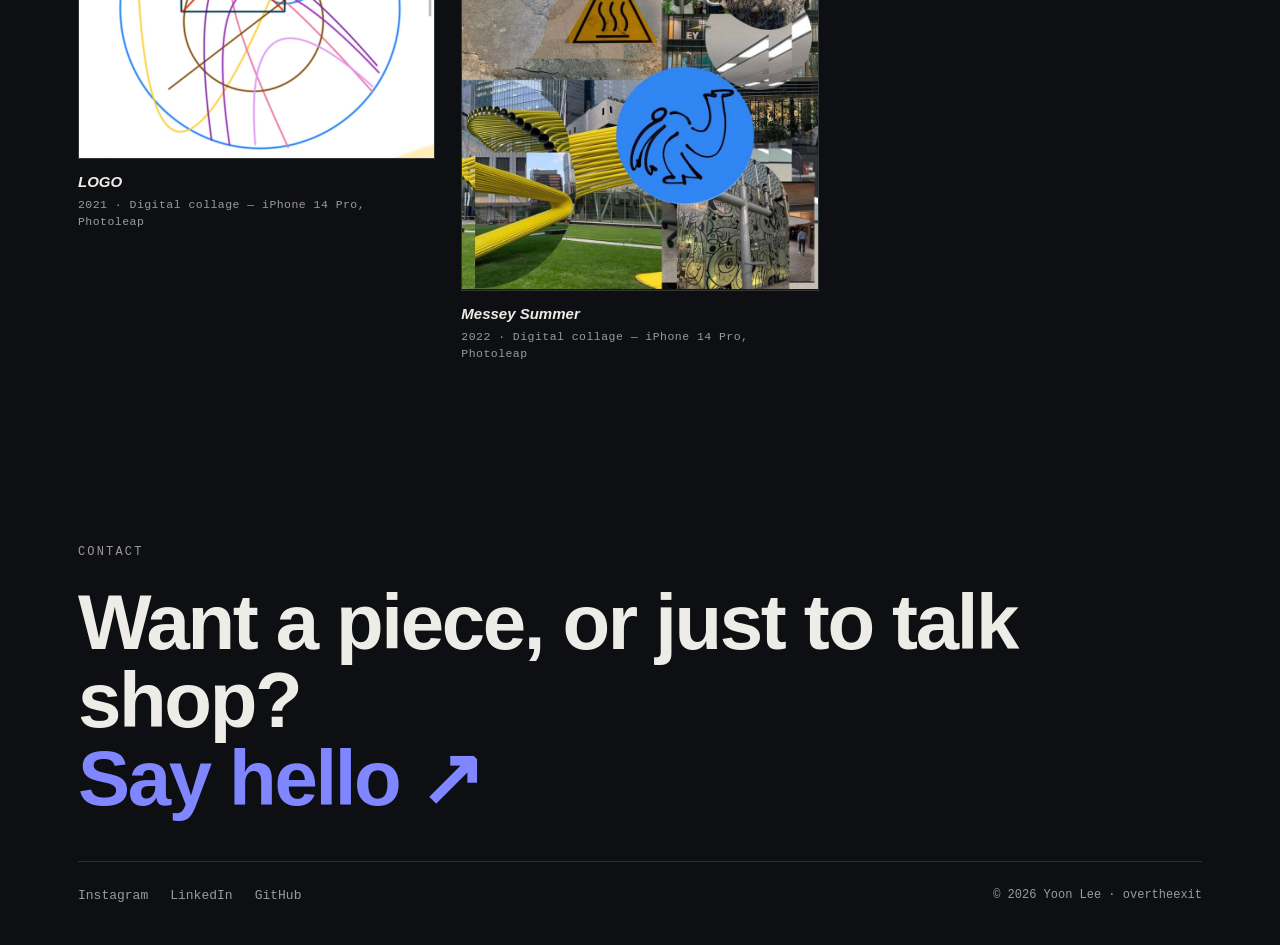
==== commit db696f88: "Mobile edge-crowding fix: hero uses top/bottom padding only so .wrap side gutters survive; safe-area" ====
--- a/art.html
+++ b/art.html
@@ -3,7 +3,7 @@
   <head>
     <meta charset="UTF-8" />
     <meta http-equiv="X-UA-Compatible" content="IE=edge" />
-    <meta name="viewport" content="width=device-width, initial-scale=1.0" />
+    <meta name="viewport" content="width=device-width, initial-scale=1.0, viewport-fit=cover" />
 
     <title>overtheexit — Collage by Yoon Lee</title>
     <meta
--- a/css/main.css
+++ b/css/main.css
@@ -1 +1 @@
-:root{--paper: #e8e7e2;--paper-2: #f1f0ec;--ink: #16171b;--ink-soft: #56565b;--line: rgba(20, 20, 25, 0.14);--accent: #2530d6;--accent-2: #c15a2b;--room: #0e0f13;--room-2: #16171c;--room-ink: #edece7;--room-soft: #9b9b96;--room-line: rgba(255, 255, 255, 0.13);--maxw: 1180px;--font: -apple-system, "Helvetica Neue", Helvetica, Arial, sans-serif;--mono: ui-monospace, "SF Mono", "SFMono-Regular", Menlo, Consolas, monospace}@media(prefers-color-scheme: dark){:root{--paper: #131317;--paper-2: #1a1a20;--ink: #e9e8e3;--ink-soft: #9a9a96;--line: rgba(255, 255, 255, 0.12);--accent: #6069f6;--accent-2: #e0824b}}:root[data-theme=dark]{--paper: #131317;--paper-2: #1a1a20;--ink: #e9e8e3;--ink-soft: #9a9a96;--line: rgba(255, 255, 255, 0.12);--accent: #6069f6;--accent-2: #e0824b}:root[data-theme=light]{--paper: #e8e7e2;--paper-2: #f1f0ec;--ink: #16171b;--ink-soft: #56565b;--line: rgba(20, 20, 25, 0.14);--accent: #2530d6;--accent-2: #c15a2b}*{margin:0;padding:0;box-sizing:border-box}html{scroll-behavior:smooth;-webkit-font-smoothing:antialiased}body{background:var(--paper);color:var(--ink);font-family:var(--font);line-height:1.5;font-size:17px;overflow-x:hidden}a{color:inherit;text-decoration:none}img{max-width:100%}.wrap{max-width:var(--maxw);margin:0 auto;padding:0 28px}.mono{font-family:var(--mono)}.eyebrow{font-family:var(--mono);font-size:12px;letter-spacing:.18em;text-transform:uppercase;color:var(--ink-soft)}nav{position:sticky;top:0;z-index:50;background:color-mix(in srgb, var(--paper) 82%, transparent);backdrop-filter:saturate(1.2) blur(12px);border-bottom:1px solid var(--line)}nav .wrap{display:flex;align-items:center;justify-content:space-between;height:62px}.mark{display:flex;align-items:center;gap:11px;font-weight:600;letter-spacing:-0.01em}.ball{width:16px;height:16px;border-radius:50%;background:radial-gradient(circle at 32% 28%, #8f8bff 0%, #2a1fb8 42%, #140a6e 100%);box-shadow:0 0 0 1px rgba(255,255,255,.15) inset,0 2px 8px rgba(37,25,160,.4);flex:none}.nav-right{display:flex;align-items:center;gap:22px}.nav-contact{font-size:14px;color:var(--ink-soft);transition:color .2s}.nav-contact:hover{color:var(--ink)}@media(max-width: 720px){.nav-contact{display:none}}.toggle{display:inline-flex;align-items:center;border:1px solid var(--line);border-radius:999px;padding:3px;gap:2px}.toggle a{font-size:13px;font-weight:600;padding:6px 15px;border-radius:999px;color:var(--ink-soft);transition:all .2s}.toggle a:hover{color:var(--ink)}.toggle a.active{background:var(--ink);color:var(--paper)}header{position:relative;overflow:hidden}header canvas{position:absolute;inset:0;width:100%;height:100%;opacity:.9}.hero{position:relative;padding:108px 0 96px}.hero .eyebrow{margin-bottom:26px}h1{font-size:clamp(44px,8.2vw,104px);line-height:.96;letter-spacing:-0.035em;font-weight:700;text-wrap:balance;max-width:15ch}h1 .slash{color:var(--accent);font-weight:400}.hero p.lede{margin-top:30px;max-width:54ch;font-size:19px;color:var(--ink-soft)}.cta-row{margin-top:40px;display:flex;gap:14px;flex-wrap:wrap}.btn{display:inline-flex;align-items:center;gap:9px;font-size:15px;font-weight:600;padding:13px 22px;border-radius:2px;border:1px solid var(--ink);transition:all .2s}.btn.solid{background:var(--ink);color:var(--paper)}.btn.solid:hover{background:var(--accent);border-color:var(--accent);color:#fff}.btn.ghost:hover{border-color:var(--accent);color:var(--accent)}section{padding:92px 0;border-top:1px solid var(--line)}.sec-head{display:flex;align-items:baseline;gap:18px;margin-bottom:52px}.sec-head .num{font-family:var(--mono);font-size:13px;color:var(--accent)}.sec-head h2{font-size:clamp(26px,4vw,40px);letter-spacing:-0.02em;font-weight:700}.about-grid{display:grid;grid-template-columns:1.4fr 1fr;gap:56px;align-items:start}.about-grid p{font-size:19px;max-width:60ch}.about-grid p+p{margin-top:20px}.about-grid p.aside{margin-top:24px;font-size:15px;color:var(--ink-soft);padding-top:18px;border-top:1px solid var(--line)}.facts{display:flex;flex-direction:column;border-top:1px solid var(--line)}.facts .row{display:flex;justify-content:space-between;gap:16px;padding:13px 0;border-bottom:1px solid var(--line)}.facts .k{font-family:var(--mono);font-size:12px;letter-spacing:.1em;text-transform:uppercase;color:var(--ink-soft)}.facts .v{font-size:14px;text-align:right}@media(max-width: 820px){.about-grid{grid-template-columns:1fr;gap:36px}}.xp{display:flex;flex-direction:column}.xp .item{display:grid;grid-template-columns:180px 1fr;gap:32px;padding:30px 0;border-top:1px solid var(--line)}.xp .item:last-child{border-bottom:1px solid var(--line)}.xp .when{font-family:var(--mono);font-size:13px;color:var(--ink-soft);font-variant-numeric:tabular-nums}.xp .when .loc{opacity:.6}.xp .role{font-size:21px;font-weight:650;letter-spacing:-0.01em}.xp .role .org{color:var(--accent)}.xp ul{margin-top:12px;list-style:none;display:flex;flex-direction:column;gap:8px}.xp li{padding-left:20px;position:relative;color:var(--ink-soft);font-size:15.5px;max-width:66ch}.xp li::before{content:"";position:absolute;left:0;top:10px;width:7px;height:1px;background:var(--accent)}@media(max-width: 720px){.xp .item{grid-template-columns:1fr;gap:10px}}.work{display:flex;flex-direction:column}.work a.line{display:grid;grid-template-columns:40px 1fr auto;gap:20px;align-items:center;padding:24px 8px;border-top:1px solid var(--line);transition:background .2s,padding .2s}.work a.line:last-child{border-bottom:1px solid var(--line)}.work a.line:hover{background:var(--paper-2);padding-left:18px}.work .idx{font-family:var(--mono);font-size:12px;color:var(--ink-soft)}.work .t{font-size:clamp(20px,3vw,30px);font-weight:650;letter-spacing:-0.02em}.work .t .stack{font-family:var(--mono);font-size:12px;color:var(--ink-soft);letter-spacing:.06em;margin-left:14px;text-transform:uppercase;vertical-align:middle}.work .arrow{color:var(--accent);font-size:20px}.gallery{background:var(--room);color:var(--room-ink);border-top:none}.gallery .eyebrow{color:var(--room-soft)}.gallery .sec-head h2{color:var(--room-ink)}.gallery .sec-head .num{color:#7f86ff}.gallery .intro{max-width:60ch;color:var(--room-soft);margin:-28px 0 54px;font-size:18px}.room{display:grid;grid-template-columns:repeat(3, 1fr);gap:40px 26px;align-items:start}figure.piece{margin:0;display:flex;flex-direction:column;gap:12px}.frame{position:relative;overflow:hidden;background:var(--room-2);border:1px solid var(--room-line);cursor:pointer}.frame img{display:block;width:100%;height:100%;object-fit:contain}.frame::after{content:"view";position:absolute;inset:0;display:flex;align-items:center;justify-content:center;font-family:var(--mono);font-size:11px;letter-spacing:.1em;text-transform:uppercase;color:#fff;background:rgba(10,10,16,.5);opacity:0;transition:opacity .25s}.frame:hover::after{opacity:1}.frame.missing{cursor:default;background:repeating-linear-gradient(0deg, rgba(255, 255, 255, 0.02) 0 2px, transparent 2px 5px),var(--room-2)}.frame.missing::after{content:"awaiting export";opacity:1;background:rgba(0,0,0,0);color:var(--room-soft)}.frame.missing img{display:none}.label{display:flex;flex-direction:column;gap:3px}.label .lt{font-size:15px;font-weight:600;font-style:italic}.label .lm{font-family:var(--mono);font-size:11.5px;color:var(--room-soft);letter-spacing:.04em}@media(max-width: 900px){.room{grid-template-columns:repeat(2, 1fr)}}@media(max-width: 540px){.room{grid-template-columns:1fr;gap:30px}}.lightbox{position:fixed;inset:0;z-index:200;background:rgba(8,8,12,.94);display:flex;align-items:center;justify-content:center;padding:40px}.lightbox[hidden]{display:none}.lightbox-inner{margin:0;max-width:92vw;max-height:88vh;display:flex;flex-direction:column;gap:14px;align-items:center}.lightbox-inner img{max-width:92vw;max-height:78vh;object-fit:contain;box-shadow:0 30px 80px rgba(0,0,0,.6)}.lightbox-inner figcaption{font-family:var(--mono);font-size:12.5px;color:#cfcfca;letter-spacing:.04em;text-align:center}.lightbox-close{position:absolute;top:22px;right:26px;background:none;border:none;color:#fff;font-size:26px;cursor:pointer;line-height:1;padding:8px}footer{background:var(--room);color:var(--room-ink);padding:88px 0 40px}.footer-eyebrow{color:var(--room-soft);margin-bottom:22px}.ftitle{font-size:clamp(34px,7vw,78px);letter-spacing:-0.03em;font-weight:700;line-height:1}.ftitle a{color:#7f86ff}.fmeta{margin-top:44px;display:flex;justify-content:space-between;flex-wrap:wrap;gap:20px;align-items:center;border-top:1px solid var(--room-line);padding-top:24px}.fmeta .social{display:flex;gap:22px}.fmeta .social a{font-family:var(--mono);font-size:13px;color:var(--room-soft);transition:color .2s}.fmeta .social a:hover{color:var(--room-ink)}.fmeta .cr{font-family:var(--mono);font-size:12px;color:var(--room-soft)}.section-lede{font-size:18px;color:var(--ink-soft);max-width:56ch;margin:-34px 0 44px}.contact-actions{margin-top:36px;display:flex;gap:14px;flex-wrap:wrap}.btn-dark{display:inline-flex;align-items:center;gap:9px;font-size:15px;font-weight:600;padding:13px 22px;border-radius:2px;border:1px solid var(--room-line);color:var(--room-ink);transition:all .2s}.btn-dark.solid{background:var(--room-ink);color:var(--room);border-color:var(--room-ink)}.btn-dark.solid:hover{background:#7f86ff;border-color:#7f86ff;color:#fff}.btn-dark.ghost:hover{border-color:#7f86ff;color:#9aa0ff}.art-hero{position:relative;overflow:hidden;--d1: #e68aa6;--d2: #efc14e;--d3: #3f6fd1;--d4: #d8432e}@media(prefers-color-scheme: dark){.art-hero{--d4: #6fb0e6}}:root[data-theme=dark] .art-hero{--d4: #6fb0e6}:root[data-theme=light] .art-hero{--d4: #d8432e}.art-hero .hero{position:relative;z-index:4;padding:112px 0 104px}.art-hero .grain{position:absolute;inset:0;z-index:1;pointer-events:none;opacity:.09;background-image:url("data:image/svg+xml,%3Csvg xmlns='http://www.w3.org/2000/svg' width='140' height='140'%3E%3Cfilter id='n'%3E%3CfeTurbulence type='fractalNoise' baseFrequency='0.85' numOctaves='2' stitchTiles='stitch'/%3E%3C/filter%3E%3Crect width='100%25' height='100%25' filter='url(%23n)'/%3E%3C/svg%3E")}.art-hero .dots{position:absolute;inset:0;z-index:1;pointer-events:none}.dot{position:absolute;border-radius:50%;will-change:transform}.dot.d1{width:150px;height:150px;background:var(--d1);top:14%;right:13%;animation:floatA 16s ease-in-out infinite}.dot.d2{width:88px;height:88px;background:var(--d2);top:55%;right:30%;animation:floatB 20s ease-in-out infinite}.dot.d3{width:60px;height:60px;background:var(--d3);top:30%;right:44%;animation:floatC 13s ease-in-out infinite}.dot.d4{width:116px;height:116px;background:var(--d4);bottom:12%;right:7%;animation:floatA 23s ease-in-out infinite reverse}.dot.d5{width:76px;height:76px;background:var(--d5, #9a9a9a);top:18%;right:27%;animation:floatB 17s ease-in-out infinite reverse}@keyframes floatA{0%,100%{transform:translate(0, 0)}50%{transform:translate(-20px, -26px)}}@keyframes floatB{0%,100%{transform:translate(0, 0)}50%{transform:translate(16px, -20px)}}@keyframes floatC{0%,100%{transform:translate(0, 0)}50%{transform:translate(-12px, 18px)}}.art-hero .crops{position:absolute;inset:0;z-index:2;pointer-events:none}.crop{position:absolute;width:16px;height:16px;border:0 solid color-mix(in srgb, var(--ink) 42%, transparent)}.crop.tl{top:22px;left:22px;border-top-width:1.5px;border-left-width:1.5px}.crop.tr{top:22px;right:22px;border-top-width:1.5px;border-right-width:1.5px}.crop.bl{bottom:22px;left:22px;border-bottom-width:1.5px;border-left-width:1.5px}.crop.br{bottom:22px;right:22px;border-bottom-width:1.5px;border-right-width:1.5px}.art-hero .tear{position:absolute;left:0;bottom:-1px;width:100%;height:44px;z-index:3;display:block}.art-hero .tear rect{fill:var(--room)}@media(prefers-reduced-motion: reduce){.dot{animation:none}}.room-count{color:var(--room-soft);font-size:12px;letter-spacing:.08em;text-transform:uppercase;margin:0 0 40px}:focus-visible{outline:2px solid var(--accent);outline-offset:3px}@media(prefers-reduced-motion: reduce){html{scroll-behavior:auto}*{animation:none !important;transition:none !important}}
+:root{--paper: #e8e7e2;--paper-2: #f1f0ec;--ink: #16171b;--ink-soft: #56565b;--line: rgba(20, 20, 25, 0.14);--accent: #2530d6;--accent-2: #c15a2b;--room: #0e0f13;--room-2: #16171c;--room-ink: #edece7;--room-soft: #9b9b96;--room-line: rgba(255, 255, 255, 0.13);--maxw: 1180px;--font: -apple-system, "Helvetica Neue", Helvetica, Arial, sans-serif;--mono: ui-monospace, "SF Mono", "SFMono-Regular", Menlo, Consolas, monospace}@media(prefers-color-scheme: dark){:root{--paper: #131317;--paper-2: #1a1a20;--ink: #e9e8e3;--ink-soft: #9a9a96;--line: rgba(255, 255, 255, 0.12);--accent: #6069f6;--accent-2: #e0824b}}:root[data-theme=dark]{--paper: #131317;--paper-2: #1a1a20;--ink: #e9e8e3;--ink-soft: #9a9a96;--line: rgba(255, 255, 255, 0.12);--accent: #6069f6;--accent-2: #e0824b}:root[data-theme=light]{--paper: #e8e7e2;--paper-2: #f1f0ec;--ink: #16171b;--ink-soft: #56565b;--line: rgba(20, 20, 25, 0.14);--accent: #2530d6;--accent-2: #c15a2b}*{margin:0;padding:0;box-sizing:border-box}html{scroll-behavior:smooth;-webkit-font-smoothing:antialiased}body{background:var(--paper);color:var(--ink);font-family:var(--font);line-height:1.5;font-size:17px;overflow-x:hidden}a{color:inherit;text-decoration:none}img{max-width:100%}.wrap{max-width:var(--maxw);margin:0 auto;padding-left:max(28px,env(safe-area-inset-left));padding-right:max(28px,env(safe-area-inset-right))}.mono{font-family:var(--mono)}.eyebrow{font-family:var(--mono);font-size:12px;letter-spacing:.18em;text-transform:uppercase;color:var(--ink-soft)}nav{position:sticky;top:0;z-index:50;background:color-mix(in srgb, var(--paper) 82%, transparent);backdrop-filter:saturate(1.2) blur(12px);border-bottom:1px solid var(--line)}nav .wrap{display:flex;align-items:center;justify-content:space-between;height:62px}.mark{display:flex;align-items:center;gap:11px;font-weight:600;letter-spacing:-0.01em}.ball{width:16px;height:16px;border-radius:50%;background:radial-gradient(circle at 32% 28%, #8f8bff 0%, #2a1fb8 42%, #140a6e 100%);box-shadow:0 0 0 1px rgba(255,255,255,.15) inset,0 2px 8px rgba(37,25,160,.4);flex:none}.nav-right{display:flex;align-items:center;gap:22px}.nav-contact{font-size:14px;color:var(--ink-soft);transition:color .2s}.nav-contact:hover{color:var(--ink)}@media(max-width: 720px){.nav-contact{display:none}}.toggle{display:inline-flex;align-items:center;border:1px solid var(--line);border-radius:999px;padding:3px;gap:2px}.toggle a{font-size:13px;font-weight:600;padding:6px 15px;border-radius:999px;color:var(--ink-soft);transition:all .2s}.toggle a:hover{color:var(--ink)}.toggle a.active{background:var(--ink);color:var(--paper)}header{position:relative;overflow:hidden}header canvas{position:absolute;inset:0;width:100%;height:100%;opacity:.9}.hero{position:relative;padding-top:108px;padding-bottom:96px}.hero .eyebrow{margin-bottom:26px}h1{font-size:clamp(44px,8.2vw,104px);line-height:.96;letter-spacing:-0.035em;font-weight:700;text-wrap:balance;max-width:15ch}h1 .slash{color:var(--accent);font-weight:400}.hero p.lede{margin-top:30px;max-width:54ch;font-size:19px;color:var(--ink-soft)}.cta-row{margin-top:40px;display:flex;gap:14px;flex-wrap:wrap}.btn{display:inline-flex;align-items:center;gap:9px;font-size:15px;font-weight:600;padding:13px 22px;border-radius:2px;border:1px solid var(--ink);transition:all .2s}.btn.solid{background:var(--ink);color:var(--paper)}.btn.solid:hover{background:var(--accent);border-color:var(--accent);color:#fff}.btn.ghost:hover{border-color:var(--accent);color:var(--accent)}section{padding:92px 0;border-top:1px solid var(--line)}.sec-head{display:flex;align-items:baseline;gap:18px;margin-bottom:52px}.sec-head .num{font-family:var(--mono);font-size:13px;color:var(--accent)}.sec-head h2{font-size:clamp(26px,4vw,40px);letter-spacing:-0.02em;font-weight:700}.about-grid{display:grid;grid-template-columns:1.4fr 1fr;gap:56px;align-items:start}.about-grid p{font-size:19px;max-width:60ch}.about-grid p+p{margin-top:20px}.about-grid p.aside{margin-top:24px;font-size:15px;color:var(--ink-soft);padding-top:18px;border-top:1px solid var(--line)}.facts{display:flex;flex-direction:column;border-top:1px solid var(--line)}.facts .row{display:flex;justify-content:space-between;gap:16px;padding:13px 0;border-bottom:1px solid var(--line)}.facts .k{font-family:var(--mono);font-size:12px;letter-spacing:.1em;text-transform:uppercase;color:var(--ink-soft)}.facts .v{font-size:14px;text-align:right}@media(max-width: 820px){.about-grid{grid-template-columns:1fr;gap:36px}}.xp{display:flex;flex-direction:column}.xp .item{display:grid;grid-template-columns:180px 1fr;gap:32px;padding:30px 0;border-top:1px solid var(--line)}.xp .item:last-child{border-bottom:1px solid var(--line)}.xp .when{font-family:var(--mono);font-size:13px;color:var(--ink-soft);font-variant-numeric:tabular-nums}.xp .when .loc{opacity:.6}.xp .role{font-size:21px;font-weight:650;letter-spacing:-0.01em}.xp .role .org{color:var(--accent)}.xp ul{margin-top:12px;list-style:none;display:flex;flex-direction:column;gap:8px}.xp li{padding-left:20px;position:relative;color:var(--ink-soft);font-size:15.5px;max-width:66ch}.xp li::before{content:"";position:absolute;left:0;top:10px;width:7px;height:1px;background:var(--accent)}@media(max-width: 720px){.xp .item{grid-template-columns:1fr;gap:10px}}.work{display:flex;flex-direction:column}.work a.line{display:grid;grid-template-columns:40px 1fr auto;gap:20px;align-items:center;padding:24px 8px;border-top:1px solid var(--line);transition:background .2s,padding .2s}.work a.line:last-child{border-bottom:1px solid var(--line)}.work a.line:hover{background:var(--paper-2);padding-left:18px}.work .idx{font-family:var(--mono);font-size:12px;color:var(--ink-soft)}.work .t{font-size:clamp(20px,3vw,30px);font-weight:650;letter-spacing:-0.02em}.work .t .stack{font-family:var(--mono);font-size:12px;color:var(--ink-soft);letter-spacing:.06em;margin-left:14px;text-transform:uppercase;vertical-align:middle}.work .arrow{color:var(--accent);font-size:20px}.gallery{background:var(--room);color:var(--room-ink);border-top:none}.gallery .eyebrow{color:var(--room-soft)}.gallery .sec-head h2{color:var(--room-ink)}.gallery .sec-head .num{color:#7f86ff}.gallery .intro{max-width:60ch;color:var(--room-soft);margin:-28px 0 54px;font-size:18px}.room{display:grid;grid-template-columns:repeat(3, 1fr);gap:40px 26px;align-items:start}figure.piece{margin:0;display:flex;flex-direction:column;gap:12px}.frame{position:relative;overflow:hidden;background:var(--room-2);border:1px solid var(--room-line);cursor:pointer}.frame img{display:block;width:100%;height:100%;object-fit:contain}.frame::after{content:"view";position:absolute;inset:0;display:flex;align-items:center;justify-content:center;font-family:var(--mono);font-size:11px;letter-spacing:.1em;text-transform:uppercase;color:#fff;background:rgba(10,10,16,.5);opacity:0;transition:opacity .25s}.frame:hover::after{opacity:1}.frame.missing{cursor:default;background:repeating-linear-gradient(0deg, rgba(255, 255, 255, 0.02) 0 2px, transparent 2px 5px),var(--room-2)}.frame.missing::after{content:"awaiting export";opacity:1;background:rgba(0,0,0,0);color:var(--room-soft)}.frame.missing img{display:none}.label{display:flex;flex-direction:column;gap:3px}.label .lt{font-size:15px;font-weight:600;font-style:italic}.label .lm{font-family:var(--mono);font-size:11.5px;color:var(--room-soft);letter-spacing:.04em}@media(max-width: 900px){.room{grid-template-columns:repeat(2, 1fr)}}@media(max-width: 540px){.room{grid-template-columns:1fr;gap:30px}}.lightbox{position:fixed;inset:0;z-index:200;background:rgba(8,8,12,.94);display:flex;align-items:center;justify-content:center;padding:40px}.lightbox[hidden]{display:none}.lightbox-inner{margin:0;max-width:92vw;max-height:88vh;display:flex;flex-direction:column;gap:14px;align-items:center}.lightbox-inner img{max-width:92vw;max-height:78vh;object-fit:contain;box-shadow:0 30px 80px rgba(0,0,0,.6)}.lightbox-inner figcaption{font-family:var(--mono);font-size:12.5px;color:#cfcfca;letter-spacing:.04em;text-align:center}.lightbox-close{position:absolute;top:22px;right:26px;background:none;border:none;color:#fff;font-size:26px;cursor:pointer;line-height:1;padding:8px}footer{background:var(--room);color:var(--room-ink);padding:88px 0 40px}.footer-eyebrow{color:var(--room-soft);margin-bottom:22px}.ftitle{font-size:clamp(34px,7vw,78px);letter-spacing:-0.03em;font-weight:700;line-height:1}.ftitle a{color:#7f86ff}.fmeta{margin-top:44px;display:flex;justify-content:space-between;flex-wrap:wrap;gap:20px;align-items:center;border-top:1px solid var(--room-line);padding-top:24px}.fmeta .social{display:flex;gap:22px}.fmeta .social a{font-family:var(--mono);font-size:13px;color:var(--room-soft);transition:color .2s}.fmeta .social a:hover{color:var(--room-ink)}.fmeta .cr{font-family:var(--mono);font-size:12px;color:var(--room-soft)}.section-lede{font-size:18px;color:var(--ink-soft);max-width:56ch;margin:-34px 0 44px}.contact-actions{margin-top:36px;display:flex;gap:14px;flex-wrap:wrap}.btn-dark{display:inline-flex;align-items:center;gap:9px;font-size:15px;font-weight:600;padding:13px 22px;border-radius:2px;border:1px solid var(--room-line);color:var(--room-ink);transition:all .2s}.btn-dark.solid{background:var(--room-ink);color:var(--room);border-color:var(--room-ink)}.btn-dark.solid:hover{background:#7f86ff;border-color:#7f86ff;color:#fff}.btn-dark.ghost:hover{border-color:#7f86ff;color:#9aa0ff}.art-hero{position:relative;overflow:hidden;--d1: #e68aa6;--d2: #efc14e;--d3: #3f6fd1;--d4: #d8432e}@media(prefers-color-scheme: dark){.art-hero{--d4: #6fb0e6}}:root[data-theme=dark] .art-hero{--d4: #6fb0e6}:root[data-theme=light] .art-hero{--d4: #d8432e}.art-hero .hero{position:relative;z-index:4;padding-top:112px;padding-bottom:104px}.art-hero .grain{position:absolute;inset:0;z-index:1;pointer-events:none;opacity:.09;background-image:url("data:image/svg+xml,%3Csvg xmlns='http://www.w3.org/2000/svg' width='140' height='140'%3E%3Cfilter id='n'%3E%3CfeTurbulence type='fractalNoise' baseFrequency='0.85' numOctaves='2' stitchTiles='stitch'/%3E%3C/filter%3E%3Crect width='100%25' height='100%25' filter='url(%23n)'/%3E%3C/svg%3E")}.art-hero .dots{position:absolute;inset:0;z-index:1;pointer-events:none}.dot{position:absolute;border-radius:50%;will-change:transform}.dot.d1{width:150px;height:150px;background:var(--d1);top:14%;right:13%;animation:floatA 16s ease-in-out infinite}.dot.d2{width:88px;height:88px;background:var(--d2);top:55%;right:30%;animation:floatB 20s ease-in-out infinite}.dot.d3{width:60px;height:60px;background:var(--d3);top:30%;right:44%;animation:floatC 13s ease-in-out infinite}.dot.d4{width:116px;height:116px;background:var(--d4);bottom:12%;right:7%;animation:floatA 23s ease-in-out infinite reverse}.dot.d5{width:76px;height:76px;background:var(--d5, #9a9a9a);top:18%;right:27%;animation:floatB 17s ease-in-out infinite reverse}@keyframes floatA{0%,100%{transform:translate(0, 0)}50%{transform:translate(-20px, -26px)}}@keyframes floatB{0%,100%{transform:translate(0, 0)}50%{transform:translate(16px, -20px)}}@keyframes floatC{0%,100%{transform:translate(0, 0)}50%{transform:translate(-12px, 18px)}}.art-hero .crops{position:absolute;inset:0;z-index:2;pointer-events:none}.crop{position:absolute;width:16px;height:16px;border:0 solid color-mix(in srgb, var(--ink) 42%, transparent)}.crop.tl{top:22px;left:22px;border-top-width:1.5px;border-left-width:1.5px}.crop.tr{top:22px;right:22px;border-top-width:1.5px;border-right-width:1.5px}.crop.bl{bottom:22px;left:22px;border-bottom-width:1.5px;border-left-width:1.5px}.crop.br{bottom:22px;right:22px;border-bottom-width:1.5px;border-right-width:1.5px}.art-hero .tear{position:absolute;left:0;bottom:-1px;width:100%;height:44px;z-index:3;display:block}.art-hero .tear rect{fill:var(--room)}@media(prefers-reduced-motion: reduce){.dot{animation:none}}@media(max-width: 600px){.hero{padding-top:76px;padding-bottom:72px}.art-hero{min-height:78vh}.art-hero .hero{padding-top:72px;padding-bottom:40px}.dot.d1{width:92px;height:92px;top:auto;bottom:68px;right:8%}.dot.d2{width:52px;height:52px;top:auto;bottom:156px;right:12%}.dot.d3{width:40px;height:40px;top:auto;bottom:62px;right:34%}.dot.d4{width:60px;height:60px;top:auto;bottom:132px;right:42%}.dot.d5{width:46px;height:46px;top:auto;bottom:206px;right:24%}.crop{width:12px;height:12px}.crop.tl,.crop.tr{top:16px}.crop.bl,.crop.br{bottom:16px}.crop.tl,.crop.bl{left:16px}.crop.tr,.crop.br{right:16px}}@media(max-width: 360px){.wrap{padding-left:max(18px,env(safe-area-inset-left));padding-right:max(18px,env(safe-area-inset-right))}h1{font-size:clamp(28px,9vw,40px)}.work .t{font-size:clamp(18px,6vw,24px)}.contact-actions{width:100%}.btn-dark{flex:1;justify-content:center}.art-hero{min-height:86vh}.dot.d1{width:66px;height:66px;bottom:40px;right:9%}.dot.d2{width:38px;height:38px;bottom:112px;right:16%}.dot.d3{width:28px;height:28px;bottom:38px;right:42%}.dot.d4{width:42px;height:42px;bottom:96px;right:46%}.dot.d5{width:32px;height:32px;bottom:150px;right:27%}}.room-count{color:var(--room-soft);font-size:12px;letter-spacing:.08em;text-transform:uppercase;margin:0 0 40px}:focus-visible{outline:2px solid var(--accent);outline-offset:3px}@media(prefers-reduced-motion: reduce){html{scroll-behavior:auto}*{animation:none !important;transition:none !important}}
--- a/css/main.css
+++ b/css/main.css
@@ -1 +1 @@
-:root{--paper: #e8e7e2;--paper-2: #f1f0ec;--ink: #16171b;--ink-soft: #56565b;--line: rgba(20, 20, 25, 0.14);--accent: #2530d6;--accent-2: #c15a2b;--room: #0e0f13;--room-2: #16171c;--room-ink: #edece7;--room-soft: #9b9b96;--room-line: rgba(255, 255, 255, 0.13);--maxw: 1180px;--font: -apple-system, "Helvetica Neue", Helvetica, Arial, sans-serif;--mono: ui-monospace, "SF Mono", "SFMono-Regular", Menlo, Consolas, monospace}@media(prefers-color-scheme: dark){:root{--paper: #131317;--paper-2: #1a1a20;--ink: #e9e8e3;--ink-soft: #9a9a96;--line: rgba(255, 255, 255, 0.12);--accent: #6069f6;--accent-2: #e0824b}}:root[data-theme=dark]{--paper: #131317;--paper-2: #1a1a20;--ink: #e9e8e3;--ink-soft: #9a9a96;--line: rgba(255, 255, 255, 0.12);--accent: #6069f6;--accent-2: #e0824b}:root[data-theme=light]{--paper: #e8e7e2;--paper-2: #f1f0ec;--ink: #16171b;--ink-soft: #56565b;--line: rgba(20, 20, 25, 0.14);--accent: #2530d6;--accent-2: #c15a2b}*{margin:0;padding:0;box-sizing:border-box}html{scroll-behavior:smooth;-webkit-font-smoothing:antialiased}body{background:var(--paper);color:var(--ink);font-family:var(--font);line-height:1.5;font-size:17px;overflow-x:hidden}a{color:inherit;text-decoration:none}img{max-width:100%}.wrap{max-width:var(--maxw);margin:0 auto;padding:0 28px}.mono{font-family:var(--mono)}.eyebrow{font-family:var(--mono);font-size:12px;letter-spacing:.18em;text-transform:uppercase;color:var(--ink-soft)}nav{position:sticky;top:0;z-index:50;background:color-mix(in srgb, var(--paper) 82%, transparent);backdrop-filter:saturate(1.2) blur(12px);border-bottom:1px solid var(--line)}nav .wrap{display:flex;align-items:center;justify-content:space-between;height:62px}.mark{display:flex;align-items:center;gap:11px;font-weight:600;letter-spacing:-0.01em}.ball{width:16px;height:16px;border-radius:50%;background:radial-gradient(circle at 32% 28%, #8f8bff 0%, #2a1fb8 42%, #140a6e 100%);box-shadow:0 0 0 1px rgba(255,255,255,.15) inset,0 2px 8px rgba(37,25,160,.4);flex:none}.nav-right{display:flex;align-items:center;gap:22px}.nav-contact{font-size:14px;color:var(--ink-soft);transition:color .2s}.nav-contact:hover{color:var(--ink)}@media(max-width: 720px){.nav-contact{display:none}}.toggle{display:inline-flex;align-items:center;border:1px solid var(--line);border-radius:999px;padding:3px;gap:2px}.toggle a{font-size:13px;font-weight:600;padding:6px 15px;border-radius:999px;color:var(--ink-soft);transition:all .2s}.toggle a:hover{color:var(--ink)}.toggle a.active{background:var(--ink);color:var(--paper)}header{position:relative;overflow:hidden}header canvas{position:absolute;inset:0;width:100%;height:100%;opacity:.9}.hero{position:relative;padding:108px 0 96px}.hero .eyebrow{margin-bottom:26px}h1{font-size:clamp(44px,8.2vw,104px);line-height:.96;letter-spacing:-0.035em;font-weight:700;text-wrap:balance;max-width:15ch}h1 .slash{color:var(--accent);font-weight:400}.hero p.lede{margin-top:30px;max-width:54ch;font-size:19px;color:var(--ink-soft)}.cta-row{margin-top:40px;display:flex;gap:14px;flex-wrap:wrap}.btn{display:inline-flex;align-items:center;gap:9px;font-size:15px;font-weight:600;padding:13px 22px;border-radius:2px;border:1px solid var(--ink);transition:all .2s}.btn.solid{background:var(--ink);color:var(--paper)}.btn.solid:hover{background:var(--accent);border-color:var(--accent);color:#fff}.btn.ghost:hover{border-color:var(--accent);color:var(--accent)}section{padding:92px 0;border-top:1px solid var(--line)}.sec-head{display:flex;align-items:baseline;gap:18px;margin-bottom:52px}.sec-head .num{font-family:var(--mono);font-size:13px;color:var(--accent)}.sec-head h2{font-size:clamp(26px,4vw,40px);letter-spacing:-0.02em;font-weight:700}.about-grid{display:grid;grid-template-columns:1.4fr 1fr;gap:56px;align-items:start}.about-grid p{font-size:19px;max-width:60ch}.about-grid p+p{margin-top:20px}.about-grid p.aside{margin-top:24px;font-size:15px;color:var(--ink-soft);padding-top:18px;border-top:1px solid var(--line)}.facts{display:flex;flex-direction:column;border-top:1px solid var(--line)}.facts .row{display:flex;justify-content:space-between;gap:16px;padding:13px 0;border-bottom:1px solid var(--line)}.facts .k{font-family:var(--mono);font-size:12px;letter-spacing:.1em;text-transform:uppercase;color:var(--ink-soft)}.facts .v{font-size:14px;text-align:right}@media(max-width: 820px){.about-grid{grid-template-columns:1fr;gap:36px}}.xp{display:flex;flex-direction:column}.xp .item{display:grid;grid-template-columns:180px 1fr;gap:32px;padding:30px 0;border-top:1px solid var(--line)}.xp .item:last-child{border-bottom:1px solid var(--line)}.xp .when{font-family:var(--mono);font-size:13px;color:var(--ink-soft);font-variant-numeric:tabular-nums}.xp .when .loc{opacity:.6}.xp .role{font-size:21px;font-weight:650;letter-spacing:-0.01em}.xp .role .org{color:var(--accent)}.xp ul{margin-top:12px;list-style:none;display:flex;flex-direction:column;gap:8px}.xp li{padding-left:20px;position:relative;color:var(--ink-soft);font-size:15.5px;max-width:66ch}.xp li::before{content:"";position:absolute;left:0;top:10px;width:7px;height:1px;background:var(--accent)}@media(max-width: 720px){.xp .item{grid-template-columns:1fr;gap:10px}}.work{display:flex;flex-direction:column}.work a.line{display:grid;grid-template-columns:40px 1fr auto;gap:20px;align-items:center;padding:24px 8px;border-top:1px solid var(--line);transition:background .2s,padding .2s}.work a.line:last-child{border-bottom:1px solid var(--line)}.work a.line:hover{background:var(--paper-2);padding-left:18px}.work .idx{font-family:var(--mono);font-size:12px;color:var(--ink-soft)}.work .t{font-size:clamp(20px,3vw,30px);font-weight:650;letter-spacing:-0.02em}.work .t .stack{font-family:var(--mono);font-size:12px;color:var(--ink-soft);letter-spacing:.06em;margin-left:14px;text-transform:uppercase;vertical-align:middle}.work .arrow{color:var(--accent);font-size:20px}.gallery{background:var(--room);color:var(--room-ink);border-top:none}.gallery .eyebrow{color:var(--room-soft)}.gallery .sec-head h2{color:var(--room-ink)}.gallery .sec-head .num{color:#7f86ff}.gallery .intro{max-width:60ch;color:var(--room-soft);margin:-28px 0 54px;font-size:18px}.room{display:grid;grid-template-columns:repeat(3, 1fr);gap:40px 26px;align-items:start}figure.piece{margin:0;display:flex;flex-direction:column;gap:12px}.frame{position:relative;overflow:hidden;background:var(--room-2);border:1px solid var(--room-line);cursor:pointer}.frame img{display:block;width:100%;height:100%;object-fit:contain}.frame::after{content:"view";position:absolute;inset:0;display:flex;align-items:center;justify-content:center;font-family:var(--mono);font-size:11px;letter-spacing:.1em;text-transform:uppercase;color:#fff;background:rgba(10,10,16,.5);opacity:0;transition:opacity .25s}.frame:hover::after{opacity:1}.frame.missing{cursor:default;background:repeating-linear-gradient(0deg, rgba(255, 255, 255, 0.02) 0 2px, transparent 2px 5px),var(--room-2)}.frame.missing::after{content:"awaiting export";opacity:1;background:rgba(0,0,0,0);color:var(--room-soft)}.frame.missing img{display:none}.label{display:flex;flex-direction:column;gap:3px}.label .lt{font-size:15px;font-weight:600;font-style:italic}.label .lm{font-family:var(--mono);font-size:11.5px;color:var(--room-soft);letter-spacing:.04em}@media(max-width: 900px){.room{grid-template-columns:repeat(2, 1fr)}}@media(max-width: 540px){.room{grid-template-columns:1fr;gap:30px}}.lightbox{position:fixed;inset:0;z-index:200;background:rgba(8,8,12,.94);display:flex;align-items:center;justify-content:center;padding:40px}.lightbox[hidden]{display:none}.lightbox-inner{margin:0;max-width:92vw;max-height:88vh;display:flex;flex-direction:column;gap:14px;align-items:center}.lightbox-inner img{max-width:92vw;max-height:78vh;object-fit:contain;box-shadow:0 30px 80px rgba(0,0,0,.6)}.lightbox-inner figcaption{font-family:var(--mono);font-size:12.5px;color:#cfcfca;letter-spacing:.04em;text-align:center}.lightbox-close{position:absolute;top:22px;right:26px;background:none;border:none;color:#fff;font-size:26px;cursor:pointer;line-height:1;padding:8px}footer{background:var(--room);color:var(--room-ink);padding:88px 0 40px}.footer-eyebrow{color:var(--room-soft);margin-bottom:22px}.ftitle{font-size:clamp(34px,7vw,78px);letter-spacing:-0.03em;font-weight:700;line-height:1}.ftitle a{color:#7f86ff}.fmeta{margin-top:44px;display:flex;justify-content:space-between;flex-wrap:wrap;gap:20px;align-items:center;border-top:1px solid var(--room-line);padding-top:24px}.fmeta .social{display:flex;gap:22px}.fmeta .social a{font-family:var(--mono);font-size:13px;color:var(--room-soft);transition:color .2s}.fmeta .social a:hover{color:var(--room-ink)}.fmeta .cr{font-family:var(--mono);font-size:12px;color:var(--room-soft)}.section-lede{font-size:18px;color:var(--ink-soft);max-width:56ch;margin:-34px 0 44px}.contact-actions{margin-top:36px;display:flex;gap:14px;flex-wrap:wrap}.btn-dark{display:inline-flex;align-items:center;gap:9px;font-size:15px;font-weight:600;padding:13px 22px;border-radius:2px;border:1px solid var(--room-line);color:var(--room-ink);transition:all .2s}.btn-dark.solid{background:var(--room-ink);color:var(--room);border-color:var(--room-ink)}.btn-dark.solid:hover{background:#7f86ff;border-color:#7f86ff;color:#fff}.btn-dark.ghost:hover{border-color:#7f86ff;color:#9aa0ff}.art-hero{position:relative;overflow:hidden;--d1: #e68aa6;--d2: #efc14e;--d3: #3f6fd1;--d4: #d8432e}@media(prefers-color-scheme: dark){.art-hero{--d4: #6fb0e6}}:root[data-theme=dark] .art-hero{--d4: #6fb0e6}:root[data-theme=light] .art-hero{--d4: #d8432e}.art-hero .hero{position:relative;z-index:4;padding:112px 0 104px}.art-hero .grain{position:absolute;inset:0;z-index:1;pointer-events:none;opacity:.09;background-image:url("data:image/svg+xml,%3Csvg xmlns='http://www.w3.org/2000/svg' width='140' height='140'%3E%3Cfilter id='n'%3E%3CfeTurbulence type='fractalNoise' baseFrequency='0.85' numOctaves='2' stitchTiles='stitch'/%3E%3C/filter%3E%3Crect width='100%25' height='100%25' filter='url(%23n)'/%3E%3C/svg%3E")}.art-hero .dots{position:absolute;inset:0;z-index:1;pointer-events:none}.dot{position:absolute;border-radius:50%;will-change:transform}.dot.d1{width:150px;height:150px;background:var(--d1);top:14%;right:13%;animation:floatA 16s ease-in-out infinite}.dot.d2{width:88px;height:88px;background:var(--d2);top:55%;right:30%;animation:floatB 20s ease-in-out infinite}.dot.d3{width:60px;height:60px;background:var(--d3);top:30%;right:44%;animation:floatC 13s ease-in-out infinite}.dot.d4{width:116px;height:116px;background:var(--d4);bottom:12%;right:7%;animation:floatA 23s ease-in-out infinite reverse}.dot.d5{width:76px;height:76px;background:var(--d5, #9a9a9a);top:18%;right:27%;animation:floatB 17s ease-in-out infinite reverse}@keyframes floatA{0%,100%{transform:translate(0, 0)}50%{transform:translate(-20px, -26px)}}@keyframes floatB{0%,100%{transform:translate(0, 0)}50%{transform:translate(16px, -20px)}}@keyframes floatC{0%,100%{transform:translate(0, 0)}50%{transform:translate(-12px, 18px)}}.art-hero .crops{position:absolute;inset:0;z-index:2;pointer-events:none}.crop{position:absolute;width:16px;height:16px;border:0 solid color-mix(in srgb, var(--ink) 42%, transparent)}.crop.tl{top:22px;left:22px;border-top-width:1.5px;border-left-width:1.5px}.crop.tr{top:22px;right:22px;border-top-width:1.5px;border-right-width:1.5px}.crop.bl{bottom:22px;left:22px;border-bottom-width:1.5px;border-left-width:1.5px}.crop.br{bottom:22px;right:22px;border-bottom-width:1.5px;border-right-width:1.5px}.art-hero .tear{position:absolute;left:0;bottom:-1px;width:100%;height:44px;z-index:3;display:block}.art-hero .tear rect{fill:var(--room)}@media(prefers-reduced-motion: reduce){.dot{animation:none}}.room-count{color:var(--room-soft);font-size:12px;letter-spacing:.08em;text-transform:uppercase;margin:0 0 40px}:focus-visible{outline:2px solid var(--accent);outline-offset:3px}@media(prefers-reduced-motion: reduce){html{scroll-behavior:auto}*{animation:none !important;transition:none !important}}
+:root{--paper: #e8e7e2;--paper-2: #f1f0ec;--ink: #16171b;--ink-soft: #56565b;--line: rgba(20, 20, 25, 0.14);--accent: #2530d6;--accent-2: #c15a2b;--room: #0e0f13;--room-2: #16171c;--room-ink: #edece7;--room-soft: #9b9b96;--room-line: rgba(255, 255, 255, 0.13);--maxw: 1180px;--font: -apple-system, "Helvetica Neue", Helvetica, Arial, sans-serif;--mono: ui-monospace, "SF Mono", "SFMono-Regular", Menlo, Consolas, monospace}@media(prefers-color-scheme: dark){:root{--paper: #131317;--paper-2: #1a1a20;--ink: #e9e8e3;--ink-soft: #9a9a96;--line: rgba(255, 255, 255, 0.12);--accent: #6069f6;--accent-2: #e0824b}}:root[data-theme=dark]{--paper: #131317;--paper-2: #1a1a20;--ink: #e9e8e3;--ink-soft: #9a9a96;--line: rgba(255, 255, 255, 0.12);--accent: #6069f6;--accent-2: #e0824b}:root[data-theme=light]{--paper: #e8e7e2;--paper-2: #f1f0ec;--ink: #16171b;--ink-soft: #56565b;--line: rgba(20, 20, 25, 0.14);--accent: #2530d6;--accent-2: #c15a2b}*{margin:0;padding:0;box-sizing:border-box}html{scroll-behavior:smooth;-webkit-font-smoothing:antialiased}body{background:var(--paper);color:var(--ink);font-family:var(--font);line-height:1.5;font-size:17px;overflow-x:hidden}a{color:inherit;text-decoration:none}img{max-width:100%}.wrap{max-width:var(--maxw);margin:0 auto;padding-left:max(28px,env(safe-area-inset-left));padding-right:max(28px,env(safe-area-inset-right))}.mono{font-family:var(--mono)}.eyebrow{font-family:var(--mono);font-size:12px;letter-spacing:.18em;text-transform:uppercase;color:var(--ink-soft)}nav{position:sticky;top:0;z-index:50;background:color-mix(in srgb, var(--paper) 82%, transparent);backdrop-filter:saturate(1.2) blur(12px);border-bottom:1px solid var(--line)}nav .wrap{display:flex;align-items:center;justify-content:space-between;height:62px}.mark{display:flex;align-items:center;gap:11px;font-weight:600;letter-spacing:-0.01em}.ball{width:16px;height:16px;border-radius:50%;background:radial-gradient(circle at 32% 28%, #8f8bff 0%, #2a1fb8 42%, #140a6e 100%);box-shadow:0 0 0 1px rgba(255,255,255,.15) inset,0 2px 8px rgba(37,25,160,.4);flex:none}.nav-right{display:flex;align-items:center;gap:22px}.nav-contact{font-size:14px;color:var(--ink-soft);transition:color .2s}.nav-contact:hover{color:var(--ink)}@media(max-width: 720px){.nav-contact{display:none}}.toggle{display:inline-flex;align-items:center;border:1px solid var(--line);border-radius:999px;padding:3px;gap:2px}.toggle a{font-size:13px;font-weight:600;padding:6px 15px;border-radius:999px;color:var(--ink-soft);transition:all .2s}.toggle a:hover{color:var(--ink)}.toggle a.active{background:var(--ink);color:var(--paper)}header{position:relative;overflow:hidden}header canvas{position:absolute;inset:0;width:100%;height:100%;opacity:.9}.hero{position:relative;padding-top:108px;padding-bottom:96px}.hero .eyebrow{margin-bottom:26px}h1{font-size:clamp(44px,8.2vw,104px);line-height:.96;letter-spacing:-0.035em;font-weight:700;text-wrap:balance;max-width:15ch}h1 .slash{color:var(--accent);font-weight:400}.hero p.lede{margin-top:30px;max-width:54ch;font-size:19px;color:var(--ink-soft)}.cta-row{margin-top:40px;display:flex;gap:14px;flex-wrap:wrap}.btn{display:inline-flex;align-items:center;gap:9px;font-size:15px;font-weight:600;padding:13px 22px;border-radius:2px;border:1px solid var(--ink);transition:all .2s}.btn.solid{background:var(--ink);color:var(--paper)}.btn.solid:hover{background:var(--accent);border-color:var(--accent);color:#fff}.btn.ghost:hover{border-color:var(--accent);color:var(--accent)}section{padding:92px 0;border-top:1px solid var(--line)}.sec-head{display:flex;align-items:baseline;gap:18px;margin-bottom:52px}.sec-head .num{font-family:var(--mono);font-size:13px;color:var(--accent)}.sec-head h2{font-size:clamp(26px,4vw,40px);letter-spacing:-0.02em;font-weight:700}.about-grid{display:grid;grid-template-columns:1.4fr 1fr;gap:56px;align-items:start}.about-grid p{font-size:19px;max-width:60ch}.about-grid p+p{margin-top:20px}.about-grid p.aside{margin-top:24px;font-size:15px;color:var(--ink-soft);padding-top:18px;border-top:1px solid var(--line)}.facts{display:flex;flex-direction:column;border-top:1px solid var(--line)}.facts .row{display:flex;justify-content:space-between;gap:16px;padding:13px 0;border-bottom:1px solid var(--line)}.facts .k{font-family:var(--mono);font-size:12px;letter-spacing:.1em;text-transform:uppercase;color:var(--ink-soft)}.facts .v{font-size:14px;text-align:right}@media(max-width: 820px){.about-grid{grid-template-columns:1fr;gap:36px}}.xp{display:flex;flex-direction:column}.xp .item{display:grid;grid-template-columns:180px 1fr;gap:32px;padding:30px 0;border-top:1px solid var(--line)}.xp .item:last-child{border-bottom:1px solid var(--line)}.xp .when{font-family:var(--mono);font-size:13px;color:var(--ink-soft);font-variant-numeric:tabular-nums}.xp .when .loc{opacity:.6}.xp .role{font-size:21px;font-weight:650;letter-spacing:-0.01em}.xp .role .org{color:var(--accent)}.xp ul{margin-top:12px;list-style:none;display:flex;flex-direction:column;gap:8px}.xp li{padding-left:20px;position:relative;color:var(--ink-soft);font-size:15.5px;max-width:66ch}.xp li::before{content:"";position:absolute;left:0;top:10px;width:7px;height:1px;background:var(--accent)}@media(max-width: 720px){.xp .item{grid-template-columns:1fr;gap:10px}}.work{display:flex;flex-direction:column}.work a.line{display:grid;grid-template-columns:40px 1fr auto;gap:20px;align-items:center;padding:24px 8px;border-top:1px solid var(--line);transition:background .2s,padding .2s}.work a.line:last-child{border-bottom:1px solid var(--line)}.work a.line:hover{background:var(--paper-2);padding-left:18px}.work .idx{font-family:var(--mono);font-size:12px;color:var(--ink-soft)}.work .t{font-size:clamp(20px,3vw,30px);font-weight:650;letter-spacing:-0.02em}.work .t .stack{font-family:var(--mono);font-size:12px;color:var(--ink-soft);letter-spacing:.06em;margin-left:14px;text-transform:uppercase;vertical-align:middle}.work .arrow{color:var(--accent);font-size:20px}.gallery{background:var(--room);color:var(--room-ink);border-top:none}.gallery .eyebrow{color:var(--room-soft)}.gallery .sec-head h2{color:var(--room-ink)}.gallery .sec-head .num{color:#7f86ff}.gallery .intro{max-width:60ch;color:var(--room-soft);margin:-28px 0 54px;font-size:18px}.room{display:grid;grid-template-columns:repeat(3, 1fr);gap:40px 26px;align-items:start}figure.piece{margin:0;display:flex;flex-direction:column;gap:12px}.frame{position:relative;overflow:hidden;background:var(--room-2);border:1px solid var(--room-line);cursor:pointer}.frame img{display:block;width:100%;height:100%;object-fit:contain}.frame::after{content:"view";position:absolute;inset:0;display:flex;align-items:center;justify-content:center;font-family:var(--mono);font-size:11px;letter-spacing:.1em;text-transform:uppercase;color:#fff;background:rgba(10,10,16,.5);opacity:0;transition:opacity .25s}.frame:hover::after{opacity:1}.frame.missing{cursor:default;background:repeating-linear-gradient(0deg, rgba(255, 255, 255, 0.02) 0 2px, transparent 2px 5px),var(--room-2)}.frame.missing::after{content:"awaiting export";opacity:1;background:rgba(0,0,0,0);color:var(--room-soft)}.frame.missing img{display:none}.label{display:flex;flex-direction:column;gap:3px}.label .lt{font-size:15px;font-weight:600;font-style:italic}.label .lm{font-family:var(--mono);font-size:11.5px;color:var(--room-soft);letter-spacing:.04em}@media(max-width: 900px){.room{grid-template-columns:repeat(2, 1fr)}}@media(max-width: 540px){.room{grid-template-columns:1fr;gap:30px}}.lightbox{position:fixed;inset:0;z-index:200;background:rgba(8,8,12,.94);display:flex;align-items:center;justify-content:center;padding:40px}.lightbox[hidden]{display:none}.lightbox-inner{margin:0;max-width:92vw;max-height:88vh;display:flex;flex-direction:column;gap:14px;align-items:center}.lightbox-inner img{max-width:92vw;max-height:78vh;object-fit:contain;box-shadow:0 30px 80px rgba(0,0,0,.6)}.lightbox-inner figcaption{font-family:var(--mono);font-size:12.5px;color:#cfcfca;letter-spacing:.04em;text-align:center}.lightbox-close{position:absolute;top:22px;right:26px;background:none;border:none;color:#fff;font-size:26px;cursor:pointer;line-height:1;padding:8px}footer{background:var(--room);color:var(--room-ink);padding:88px 0 40px}.footer-eyebrow{color:var(--room-soft);margin-bottom:22px}.ftitle{font-size:clamp(34px,7vw,78px);letter-spacing:-0.03em;font-weight:700;line-height:1}.ftitle a{color:#7f86ff}.fmeta{margin-top:44px;display:flex;justify-content:space-between;flex-wrap:wrap;gap:20px;align-items:center;border-top:1px solid var(--room-line);padding-top:24px}.fmeta .social{display:flex;gap:22px}.fmeta .social a{font-family:var(--mono);font-size:13px;color:var(--room-soft);transition:color .2s}.fmeta .social a:hover{color:var(--room-ink)}.fmeta .cr{font-family:var(--mono);font-size:12px;color:var(--room-soft)}.section-lede{font-size:18px;color:var(--ink-soft);max-width:56ch;margin:-34px 0 44px}.contact-actions{margin-top:36px;display:flex;gap:14px;flex-wrap:wrap}.btn-dark{display:inline-flex;align-items:center;gap:9px;font-size:15px;font-weight:600;padding:13px 22px;border-radius:2px;border:1px solid var(--room-line);color:var(--room-ink);transition:all .2s}.btn-dark.solid{background:var(--room-ink);color:var(--room);border-color:var(--room-ink)}.btn-dark.solid:hover{background:#7f86ff;border-color:#7f86ff;color:#fff}.btn-dark.ghost:hover{border-color:#7f86ff;color:#9aa0ff}.art-hero{position:relative;overflow:hidden;--d1: #e68aa6;--d2: #efc14e;--d3: #3f6fd1;--d4: #d8432e}@media(prefers-color-scheme: dark){.art-hero{--d4: #6fb0e6}}:root[data-theme=dark] .art-hero{--d4: #6fb0e6}:root[data-theme=light] .art-hero{--d4: #d8432e}.art-hero .hero{position:relative;z-index:4;padding-top:112px;padding-bottom:104px}.art-hero .grain{position:absolute;inset:0;z-index:1;pointer-events:none;opacity:.09;background-image:url("data:image/svg+xml,%3Csvg xmlns='http://www.w3.org/2000/svg' width='140' height='140'%3E%3Cfilter id='n'%3E%3CfeTurbulence type='fractalNoise' baseFrequency='0.85' numOctaves='2' stitchTiles='stitch'/%3E%3C/filter%3E%3Crect width='100%25' height='100%25' filter='url(%23n)'/%3E%3C/svg%3E")}.art-hero .dots{position:absolute;inset:0;z-index:1;pointer-events:none}.dot{position:absolute;border-radius:50%;will-change:transform}.dot.d1{width:150px;height:150px;background:var(--d1);top:14%;right:13%;animation:floatA 16s ease-in-out infinite}.dot.d2{width:88px;height:88px;background:var(--d2);top:55%;right:30%;animation:floatB 20s ease-in-out infinite}.dot.d3{width:60px;height:60px;background:var(--d3);top:30%;right:44%;animation:floatC 13s ease-in-out infinite}.dot.d4{width:116px;height:116px;background:var(--d4);bottom:12%;right:7%;animation:floatA 23s ease-in-out infinite reverse}.dot.d5{width:76px;height:76px;background:var(--d5, #9a9a9a);top:18%;right:27%;animation:floatB 17s ease-in-out infinite reverse}@keyframes floatA{0%,100%{transform:translate(0, 0)}50%{transform:translate(-20px, -26px)}}@keyframes floatB{0%,100%{transform:translate(0, 0)}50%{transform:translate(16px, -20px)}}@keyframes floatC{0%,100%{transform:translate(0, 0)}50%{transform:translate(-12px, 18px)}}.art-hero .crops{position:absolute;inset:0;z-index:2;pointer-events:none}.crop{position:absolute;width:16px;height:16px;border:0 solid color-mix(in srgb, var(--ink) 42%, transparent)}.crop.tl{top:22px;left:22px;border-top-width:1.5px;border-left-width:1.5px}.crop.tr{top:22px;right:22px;border-top-width:1.5px;border-right-width:1.5px}.crop.bl{bottom:22px;left:22px;border-bottom-width:1.5px;border-left-width:1.5px}.crop.br{bottom:22px;right:22px;border-bottom-width:1.5px;border-right-width:1.5px}.art-hero .tear{position:absolute;left:0;bottom:-1px;width:100%;height:44px;z-index:3;display:block}.art-hero .tear rect{fill:var(--room)}@media(prefers-reduced-motion: reduce){.dot{animation:none}}@media(max-width: 600px){.hero{padding-top:76px;padding-bottom:72px}.art-hero{min-height:78vh}.art-hero .hero{padding-top:72px;padding-bottom:40px}.dot.d1{width:92px;height:92px;top:auto;bottom:68px;right:8%}.dot.d2{width:52px;height:52px;top:auto;bottom:156px;right:12%}.dot.d3{width:40px;height:40px;top:auto;bottom:62px;right:34%}.dot.d4{width:60px;height:60px;top:auto;bottom:132px;right:42%}.dot.d5{width:46px;height:46px;top:auto;bottom:206px;right:24%}.crop{width:12px;height:12px}.crop.tl,.crop.tr{top:16px}.crop.bl,.crop.br{bottom:16px}.crop.tl,.crop.bl{left:16px}.crop.tr,.crop.br{right:16px}}@media(max-width: 360px){.wrap{padding-left:max(18px,env(safe-area-inset-left));padding-right:max(18px,env(safe-area-inset-right))}h1{font-size:clamp(28px,9vw,40px)}.work .t{font-size:clamp(18px,6vw,24px)}.contact-actions{width:100%}.btn-dark{flex:1;justify-content:center}.art-hero{min-height:86vh}.dot.d1{width:66px;height:66px;bottom:40px;right:9%}.dot.d2{width:38px;height:38px;bottom:112px;right:16%}.dot.d3{width:28px;height:28px;bottom:38px;right:42%}.dot.d4{width:42px;height:42px;bottom:96px;right:46%}.dot.d5{width:32px;height:32px;bottom:150px;right:27%}}.room-count{color:var(--room-soft);font-size:12px;letter-spacing:.08em;text-transform:uppercase;margin:0 0 40px}:focus-visible{outline:2px solid var(--accent);outline-offset:3px}@media(prefers-reduced-motion: reduce){html{scroll-behavior:auto}*{animation:none !important;transition:none !important}}
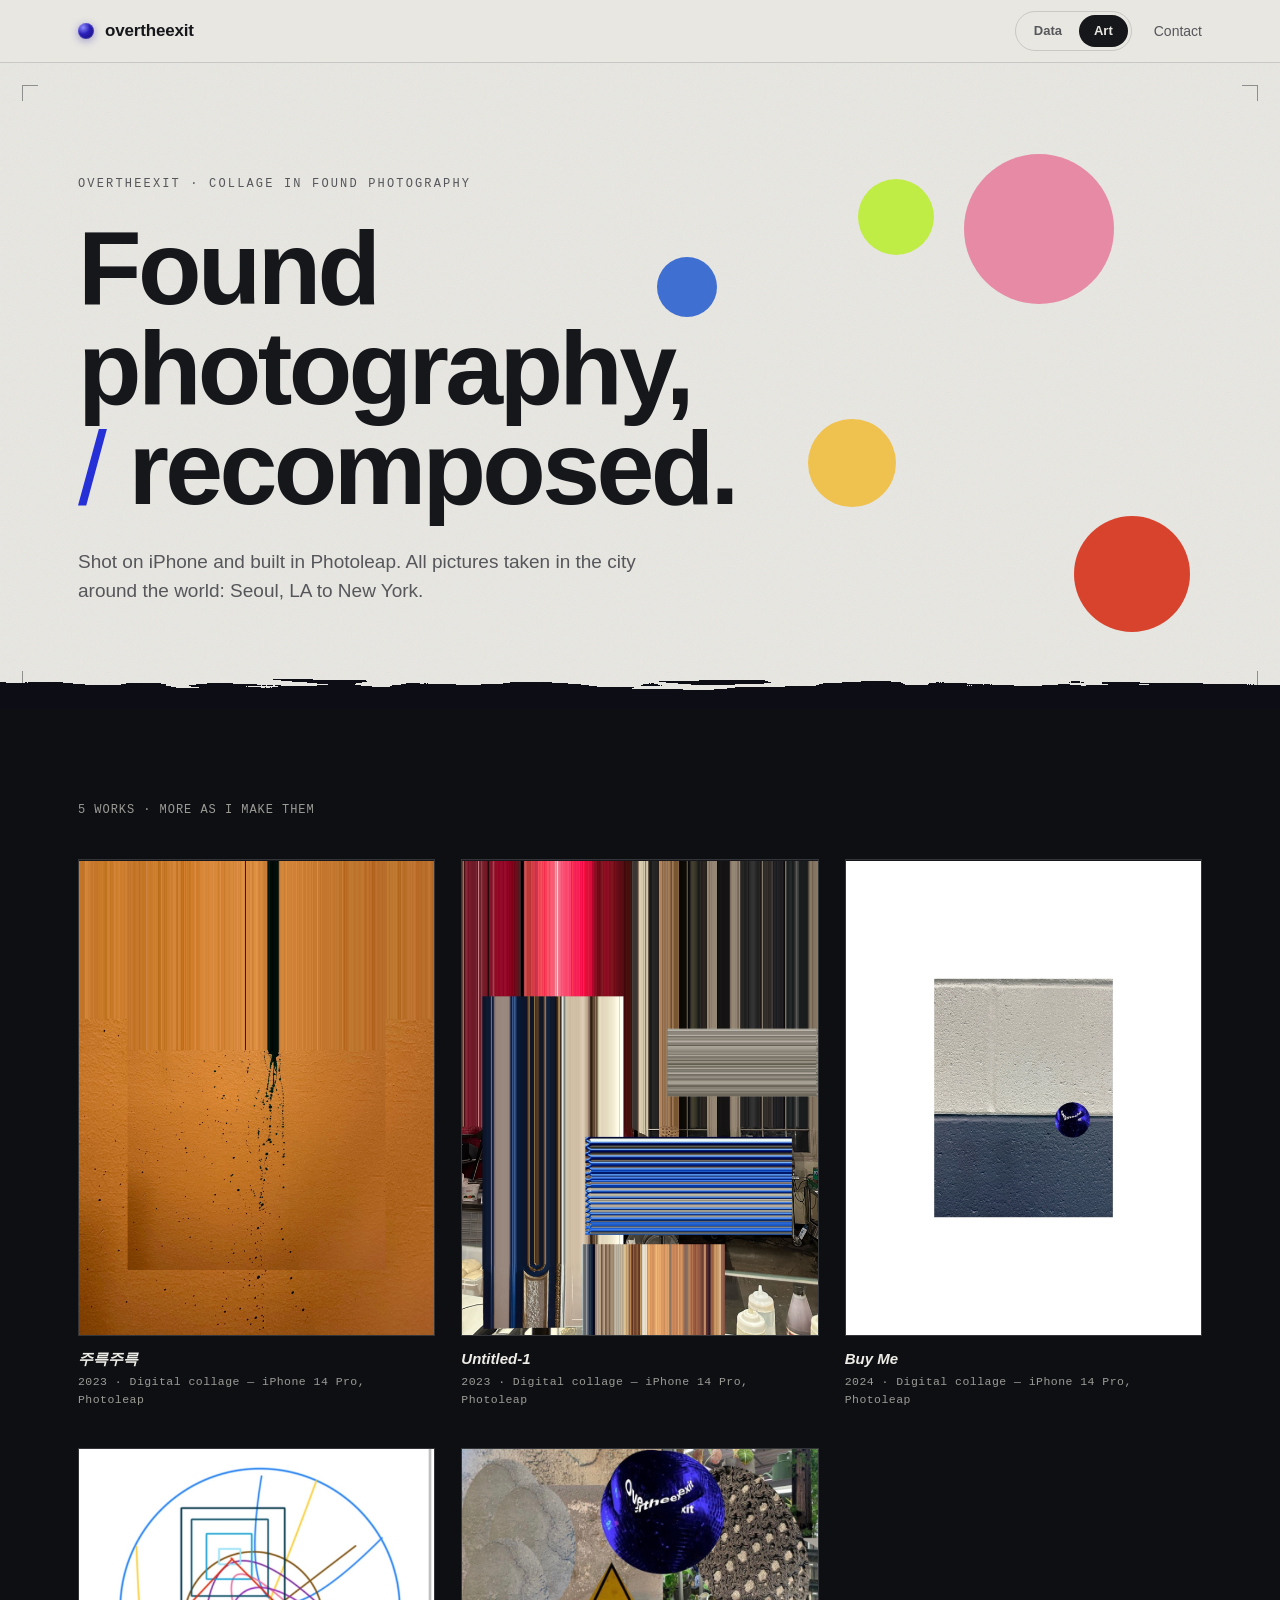
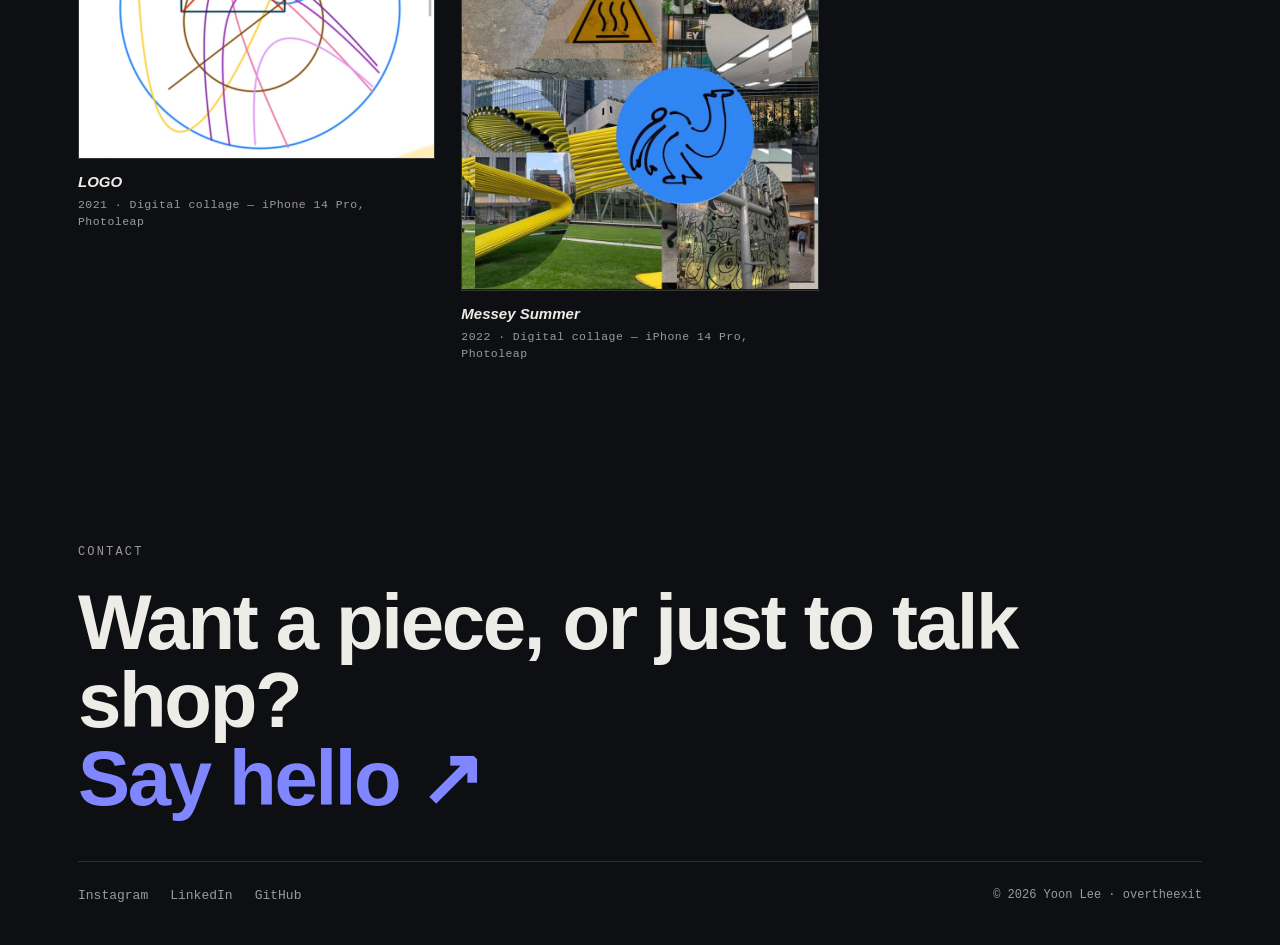
==== commit 779281a8: "Cache-bust stylesheet (?v=2) so browsers fetch the updated CSS instead of a stale cached copy" ====
--- a/art.html
+++ b/art.html
@@ -27,8 +27,8 @@
     <meta property="twitter:title" content="overtheexit — Collage by Yoon Lee" />
     <meta property="twitter:image" content="https://overtheexit.com/assets/gallery/jureuk.jpg" />
 
-    <link rel="preload" as="style" href="./css/main.css" />
-    <link rel="stylesheet" href="./css/main.css" />
+    <link rel="preload" as="style" href="./css/main.css?v=2" />
+    <link rel="stylesheet" href="./css/main.css?v=2" />
   </head>
   <body>
     <nav>
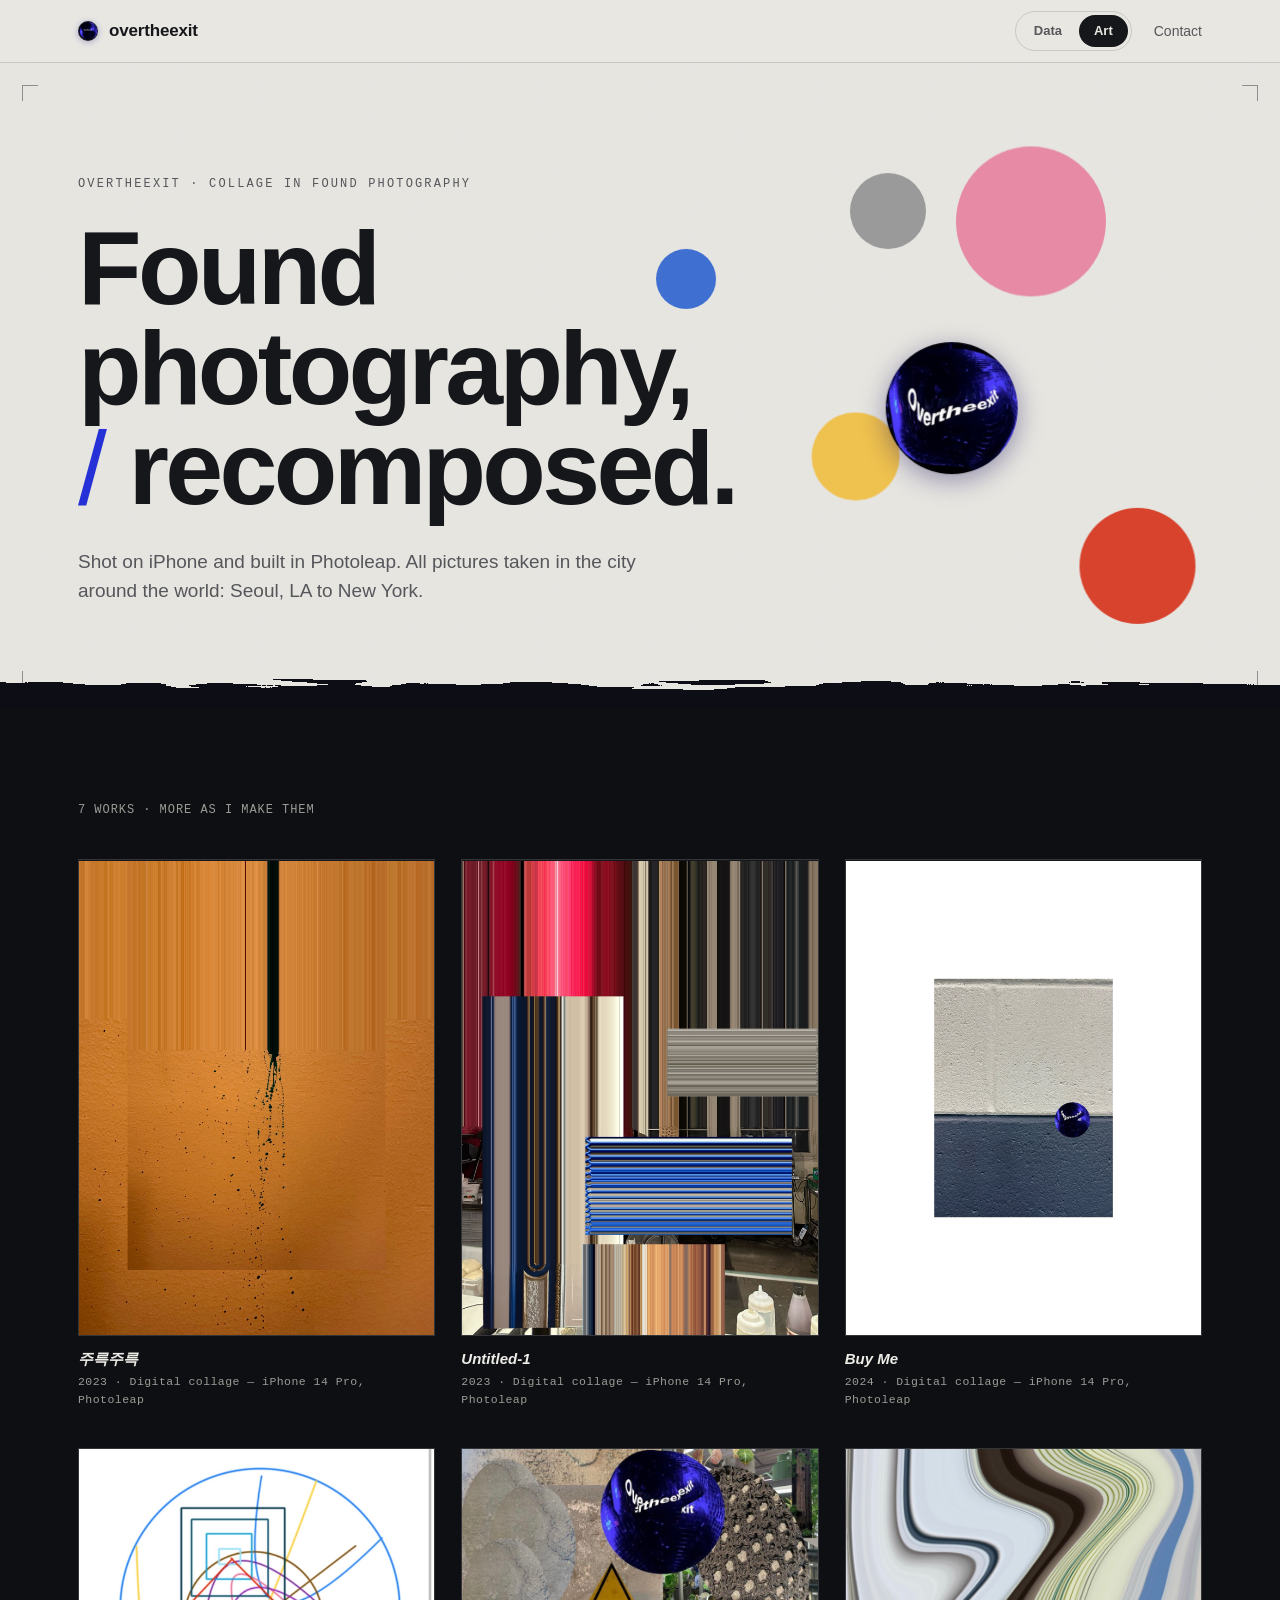
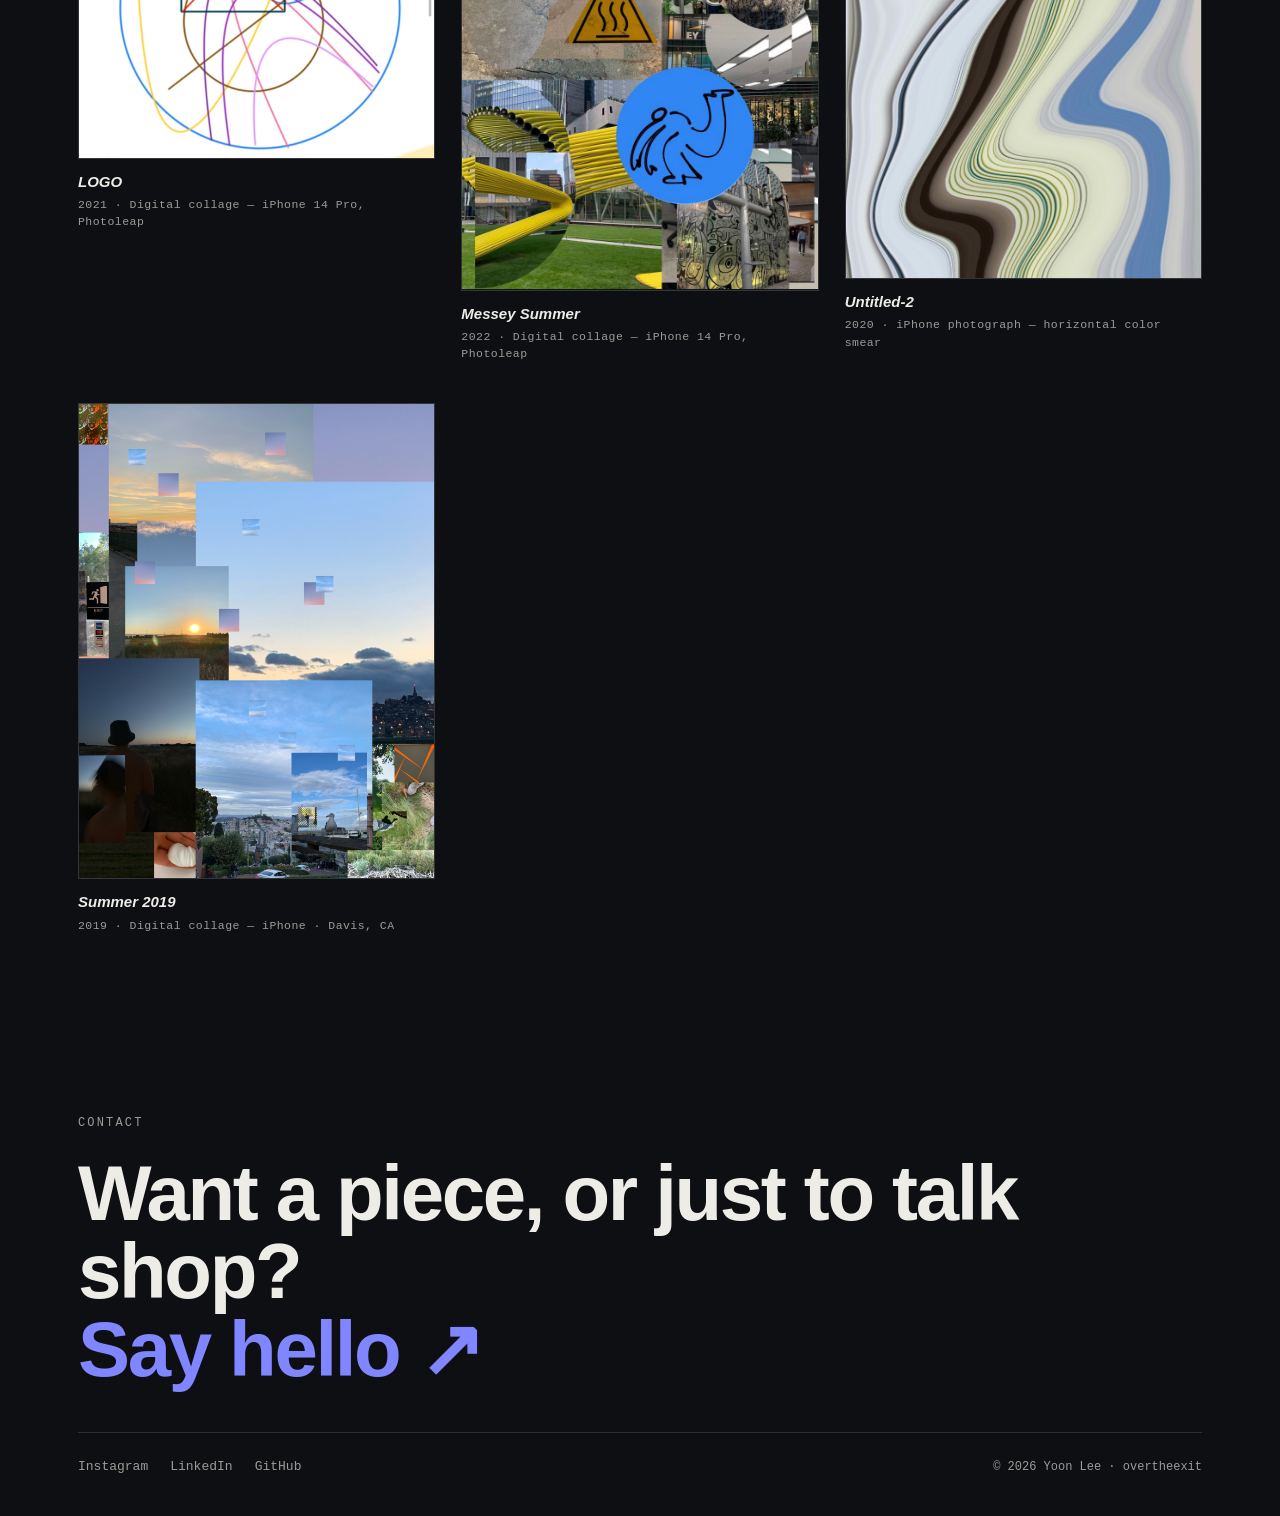
==== commit c3a13920: "Interactive art hero + new works: logo swapped to real disco-ball image (nav+favicon); distorted dis" ====
--- a/art.html
+++ b/art.html
@@ -12,11 +12,7 @@
     />
     <meta name="theme-color" content="#0E0F13" />
 
-    <link
-      rel="icon"
-      type="image/svg+xml"
-      href="data:image/svg+xml,%3Csvg xmlns='http://www.w3.org/2000/svg' viewBox='0 0 32 32'%3E%3Cdefs%3E%3CradialGradient id='g' cx='34%25' cy='30%25'%3E%3Cstop offset='0' stop-color='%238f8bff'/%3E%3Cstop offset='46%25' stop-color='%232a1fb8'/%3E%3Cstop offset='100%25' stop-color='%23140a6e'/%3E%3C/radialGradient%3E%3C/defs%3E%3Ccircle cx='16' cy='16' r='14' fill='url(%23g)'/%3E%3C/svg%3E"
-    />
+    <link rel="icon" type="image/png" href="./assets/logo-ball.png" />
 
     <meta property="og:type" content="website" />
     <meta property="og:url" content="https://overtheexit.com/art.html" />
@@ -52,6 +48,7 @@
         <span class="dot d3"></span>
         <span class="dot d4"></span>
         <span class="dot d5"></span>
+        <span class="dot disco d6"></span>
       </div>
       <div class="crops" aria-hidden="true">
         <span class="crop tl"></span><span class="crop tr"></span>
@@ -113,6 +110,7 @@
     </div>
 
     <script src="./javascript/gallery.js"></script>
+    <script src="./javascript/dots.js"></script>
     <script src="./javascript/site.js"></script>
   </body>
 </html>
--- a/css/main.css
+++ b/css/main.css
@@ -1 +1 @@
-:root{--paper: #e8e7e2;--paper-2: #f1f0ec;--ink: #16171b;--ink-soft: #56565b;--line: rgba(20, 20, 25, 0.14);--accent: #2530d6;--accent-2: #c15a2b;--room: #0e0f13;--room-2: #16171c;--room-ink: #edece7;--room-soft: #9b9b96;--room-line: rgba(255, 255, 255, 0.13);--maxw: 1180px;--font: -apple-system, "Helvetica Neue", Helvetica, Arial, sans-serif;--mono: ui-monospace, "SF Mono", "SFMono-Regular", Menlo, Consolas, monospace}@media(prefers-color-scheme: dark){:root{--paper: #131317;--paper-2: #1a1a20;--ink: #e9e8e3;--ink-soft: #9a9a96;--line: rgba(255, 255, 255, 0.12);--accent: #6069f6;--accent-2: #e0824b}}:root[data-theme=dark]{--paper: #131317;--paper-2: #1a1a20;--ink: #e9e8e3;--ink-soft: #9a9a96;--line: rgba(255, 255, 255, 0.12);--accent: #6069f6;--accent-2: #e0824b}:root[data-theme=light]{--paper: #e8e7e2;--paper-2: #f1f0ec;--ink: #16171b;--ink-soft: #56565b;--line: rgba(20, 20, 25, 0.14);--accent: #2530d6;--accent-2: #c15a2b}*{margin:0;padding:0;box-sizing:border-box}html{scroll-behavior:smooth;-webkit-font-smoothing:antialiased}body{background:var(--paper);color:var(--ink);font-family:var(--font);line-height:1.5;font-size:17px;overflow-x:hidden}a{color:inherit;text-decoration:none}img{max-width:100%}.wrap{max-width:var(--maxw);margin:0 auto;padding-left:max(28px,env(safe-area-inset-left));padding-right:max(28px,env(safe-area-inset-right))}.mono{font-family:var(--mono)}.eyebrow{font-family:var(--mono);font-size:12px;letter-spacing:.18em;text-transform:uppercase;color:var(--ink-soft)}nav{position:sticky;top:0;z-index:50;background:color-mix(in srgb, var(--paper) 82%, transparent);backdrop-filter:saturate(1.2) blur(12px);border-bottom:1px solid var(--line)}nav .wrap{display:flex;align-items:center;justify-content:space-between;height:62px}.mark{display:flex;align-items:center;gap:11px;font-weight:600;letter-spacing:-0.01em}.ball{width:16px;height:16px;border-radius:50%;background:radial-gradient(circle at 32% 28%, #8f8bff 0%, #2a1fb8 42%, #140a6e 100%);box-shadow:0 0 0 1px rgba(255,255,255,.15) inset,0 2px 8px rgba(37,25,160,.4);flex:none}.nav-right{display:flex;align-items:center;gap:22px}.nav-contact{font-size:14px;color:var(--ink-soft);transition:color .2s}.nav-contact:hover{color:var(--ink)}@media(max-width: 720px){.nav-contact{display:none}}.toggle{display:inline-flex;align-items:center;border:1px solid var(--line);border-radius:999px;padding:3px;gap:2px}.toggle a{font-size:13px;font-weight:600;padding:6px 15px;border-radius:999px;color:var(--ink-soft);transition:all .2s}.toggle a:hover{color:var(--ink)}.toggle a.active{background:var(--ink);color:var(--paper)}header{position:relative;overflow:hidden}header canvas{position:absolute;inset:0;width:100%;height:100%;opacity:.9}.hero{position:relative;padding-top:108px;padding-bottom:96px}.hero .eyebrow{margin-bottom:26px}h1{font-size:clamp(44px,8.2vw,104px);line-height:.96;letter-spacing:-0.035em;font-weight:700;text-wrap:balance;max-width:15ch}h1 .slash{color:var(--accent);font-weight:400}.hero p.lede{margin-top:30px;max-width:54ch;font-size:19px;color:var(--ink-soft)}.cta-row{margin-top:40px;display:flex;gap:14px;flex-wrap:wrap}.btn{display:inline-flex;align-items:center;gap:9px;font-size:15px;font-weight:600;padding:13px 22px;border-radius:2px;border:1px solid var(--ink);transition:all .2s}.btn.solid{background:var(--ink);color:var(--paper)}.btn.solid:hover{background:var(--accent);border-color:var(--accent);color:#fff}.btn.ghost:hover{border-color:var(--accent);color:var(--accent)}section{padding:92px 0;border-top:1px solid var(--line)}.sec-head{display:flex;align-items:baseline;gap:18px;margin-bottom:52px}.sec-head .num{font-family:var(--mono);font-size:13px;color:var(--accent)}.sec-head h2{font-size:clamp(26px,4vw,40px);letter-spacing:-0.02em;font-weight:700}.about-grid{display:grid;grid-template-columns:1.4fr 1fr;gap:56px;align-items:start}.about-grid p{font-size:19px;max-width:60ch}.about-grid p+p{margin-top:20px}.about-grid p.aside{margin-top:24px;font-size:15px;color:var(--ink-soft);padding-top:18px;border-top:1px solid var(--line)}.facts{display:flex;flex-direction:column;border-top:1px solid var(--line)}.facts .row{display:flex;justify-content:space-between;gap:16px;padding:13px 0;border-bottom:1px solid var(--line)}.facts .k{font-family:var(--mono);font-size:12px;letter-spacing:.1em;text-transform:uppercase;color:var(--ink-soft)}.facts .v{font-size:14px;text-align:right}@media(max-width: 820px){.about-grid{grid-template-columns:1fr;gap:36px}}.xp{display:flex;flex-direction:column}.xp .item{display:grid;grid-template-columns:180px 1fr;gap:32px;padding:30px 0;border-top:1px solid var(--line)}.xp .item:last-child{border-bottom:1px solid var(--line)}.xp .when{font-family:var(--mono);font-size:13px;color:var(--ink-soft);font-variant-numeric:tabular-nums}.xp .when .loc{opacity:.6}.xp .role{font-size:21px;font-weight:650;letter-spacing:-0.01em}.xp .role .org{color:var(--accent)}.xp ul{margin-top:12px;list-style:none;display:flex;flex-direction:column;gap:8px}.xp li{padding-left:20px;position:relative;color:var(--ink-soft);font-size:15.5px;max-width:66ch}.xp li::before{content:"";position:absolute;left:0;top:10px;width:7px;height:1px;background:var(--accent)}@media(max-width: 720px){.xp .item{grid-template-columns:1fr;gap:10px}}.work{display:flex;flex-direction:column}.work a.line{display:grid;grid-template-columns:40px 1fr auto;gap:20px;align-items:center;padding:24px 8px;border-top:1px solid var(--line);transition:background .2s,padding .2s}.work a.line:last-child{border-bottom:1px solid var(--line)}.work a.line:hover{background:var(--paper-2);padding-left:18px}.work .idx{font-family:var(--mono);font-size:12px;color:var(--ink-soft)}.work .t{font-size:clamp(20px,3vw,30px);font-weight:650;letter-spacing:-0.02em}.work .t .stack{font-family:var(--mono);font-size:12px;color:var(--ink-soft);letter-spacing:.06em;margin-left:14px;text-transform:uppercase;vertical-align:middle}.work .arrow{color:var(--accent);font-size:20px}.gallery{background:var(--room);color:var(--room-ink);border-top:none}.gallery .eyebrow{color:var(--room-soft)}.gallery .sec-head h2{color:var(--room-ink)}.gallery .sec-head .num{color:#7f86ff}.gallery .intro{max-width:60ch;color:var(--room-soft);margin:-28px 0 54px;font-size:18px}.room{display:grid;grid-template-columns:repeat(3, 1fr);gap:40px 26px;align-items:start}figure.piece{margin:0;display:flex;flex-direction:column;gap:12px}.frame{position:relative;overflow:hidden;background:var(--room-2);border:1px solid var(--room-line);cursor:pointer}.frame img{display:block;width:100%;height:100%;object-fit:contain}.frame::after{content:"view";position:absolute;inset:0;display:flex;align-items:center;justify-content:center;font-family:var(--mono);font-size:11px;letter-spacing:.1em;text-transform:uppercase;color:#fff;background:rgba(10,10,16,.5);opacity:0;transition:opacity .25s}.frame:hover::after{opacity:1}.frame.missing{cursor:default;background:repeating-linear-gradient(0deg, rgba(255, 255, 255, 0.02) 0 2px, transparent 2px 5px),var(--room-2)}.frame.missing::after{content:"awaiting export";opacity:1;background:rgba(0,0,0,0);color:var(--room-soft)}.frame.missing img{display:none}.label{display:flex;flex-direction:column;gap:3px}.label .lt{font-size:15px;font-weight:600;font-style:italic}.label .lm{font-family:var(--mono);font-size:11.5px;color:var(--room-soft);letter-spacing:.04em}@media(max-width: 900px){.room{grid-template-columns:repeat(2, 1fr)}}@media(max-width: 540px){.room{grid-template-columns:1fr;gap:30px}}.lightbox{position:fixed;inset:0;z-index:200;background:rgba(8,8,12,.94);display:flex;align-items:center;justify-content:center;padding:40px}.lightbox[hidden]{display:none}.lightbox-inner{margin:0;max-width:92vw;max-height:88vh;display:flex;flex-direction:column;gap:14px;align-items:center}.lightbox-inner img{max-width:92vw;max-height:78vh;object-fit:contain;box-shadow:0 30px 80px rgba(0,0,0,.6)}.lightbox-inner figcaption{font-family:var(--mono);font-size:12.5px;color:#cfcfca;letter-spacing:.04em;text-align:center}.lightbox-close{position:absolute;top:22px;right:26px;background:none;border:none;color:#fff;font-size:26px;cursor:pointer;line-height:1;padding:8px}footer{background:var(--room);color:var(--room-ink);padding:88px 0 40px}.footer-eyebrow{color:var(--room-soft);margin-bottom:22px}.ftitle{font-size:clamp(34px,7vw,78px);letter-spacing:-0.03em;font-weight:700;line-height:1}.ftitle a{color:#7f86ff}.fmeta{margin-top:44px;display:flex;justify-content:space-between;flex-wrap:wrap;gap:20px;align-items:center;border-top:1px solid var(--room-line);padding-top:24px}.fmeta .social{display:flex;gap:22px}.fmeta .social a{font-family:var(--mono);font-size:13px;color:var(--room-soft);transition:color .2s}.fmeta .social a:hover{color:var(--room-ink)}.fmeta .cr{font-family:var(--mono);font-size:12px;color:var(--room-soft)}.section-lede{font-size:18px;color:var(--ink-soft);max-width:56ch;margin:-34px 0 44px}.contact-actions{margin-top:36px;display:flex;gap:14px;flex-wrap:wrap}.btn-dark{display:inline-flex;align-items:center;gap:9px;font-size:15px;font-weight:600;padding:13px 22px;border-radius:2px;border:1px solid var(--room-line);color:var(--room-ink);transition:all .2s}.btn-dark.solid{background:var(--room-ink);color:var(--room);border-color:var(--room-ink)}.btn-dark.solid:hover{background:#7f86ff;border-color:#7f86ff;color:#fff}.btn-dark.ghost:hover{border-color:#7f86ff;color:#9aa0ff}.art-hero{position:relative;overflow:hidden;--d1: #e68aa6;--d2: #efc14e;--d3: #3f6fd1;--d4: #d8432e}@media(prefers-color-scheme: dark){.art-hero{--d4: #6fb0e6}}:root[data-theme=dark] .art-hero{--d4: #6fb0e6}:root[data-theme=light] .art-hero{--d4: #d8432e}.art-hero .hero{position:relative;z-index:4;padding-top:112px;padding-bottom:104px}.art-hero .grain{position:absolute;inset:0;z-index:1;pointer-events:none;opacity:.09;background-image:url("data:image/svg+xml,%3Csvg xmlns='http://www.w3.org/2000/svg' width='140' height='140'%3E%3Cfilter id='n'%3E%3CfeTurbulence type='fractalNoise' baseFrequency='0.85' numOctaves='2' stitchTiles='stitch'/%3E%3C/filter%3E%3Crect width='100%25' height='100%25' filter='url(%23n)'/%3E%3C/svg%3E")}.art-hero .dots{position:absolute;inset:0;z-index:1;pointer-events:none}.dot{position:absolute;border-radius:50%;will-change:transform}.dot.d1{width:150px;height:150px;background:var(--d1);top:14%;right:13%;animation:floatA 16s ease-in-out infinite}.dot.d2{width:88px;height:88px;background:var(--d2);top:55%;right:30%;animation:floatB 20s ease-in-out infinite}.dot.d3{width:60px;height:60px;background:var(--d3);top:30%;right:44%;animation:floatC 13s ease-in-out infinite}.dot.d4{width:116px;height:116px;background:var(--d4);bottom:12%;right:7%;animation:floatA 23s ease-in-out infinite reverse}.dot.d5{width:76px;height:76px;background:var(--d5, #9a9a9a);top:18%;right:27%;animation:floatB 17s ease-in-out infinite reverse}@keyframes floatA{0%,100%{transform:translate(0, 0)}50%{transform:translate(-20px, -26px)}}@keyframes floatB{0%,100%{transform:translate(0, 0)}50%{transform:translate(16px, -20px)}}@keyframes floatC{0%,100%{transform:translate(0, 0)}50%{transform:translate(-12px, 18px)}}.art-hero .crops{position:absolute;inset:0;z-index:2;pointer-events:none}.crop{position:absolute;width:16px;height:16px;border:0 solid color-mix(in srgb, var(--ink) 42%, transparent)}.crop.tl{top:22px;left:22px;border-top-width:1.5px;border-left-width:1.5px}.crop.tr{top:22px;right:22px;border-top-width:1.5px;border-right-width:1.5px}.crop.bl{bottom:22px;left:22px;border-bottom-width:1.5px;border-left-width:1.5px}.crop.br{bottom:22px;right:22px;border-bottom-width:1.5px;border-right-width:1.5px}.art-hero .tear{position:absolute;left:0;bottom:-1px;width:100%;height:44px;z-index:3;display:block}.art-hero .tear rect{fill:var(--room)}@media(prefers-reduced-motion: reduce){.dot{animation:none}}@media(max-width: 600px){.hero{padding-top:76px;padding-bottom:72px}.art-hero{min-height:78vh}.art-hero .hero{padding-top:72px;padding-bottom:40px}.dot.d1{width:92px;height:92px;top:auto;bottom:68px;right:8%}.dot.d2{width:52px;height:52px;top:auto;bottom:156px;right:12%}.dot.d3{width:40px;height:40px;top:auto;bottom:62px;right:34%}.dot.d4{width:60px;height:60px;top:auto;bottom:132px;right:42%}.dot.d5{width:46px;height:46px;top:auto;bottom:206px;right:24%}.crop{width:12px;height:12px}.crop.tl,.crop.tr{top:16px}.crop.bl,.crop.br{bottom:16px}.crop.tl,.crop.bl{left:16px}.crop.tr,.crop.br{right:16px}}@media(max-width: 360px){.wrap{padding-left:max(18px,env(safe-area-inset-left));padding-right:max(18px,env(safe-area-inset-right))}h1{font-size:clamp(28px,9vw,40px)}.work .t{font-size:clamp(18px,6vw,24px)}.contact-actions{width:100%}.btn-dark{flex:1;justify-content:center}.art-hero{min-height:86vh}.dot.d1{width:66px;height:66px;bottom:40px;right:9%}.dot.d2{width:38px;height:38px;bottom:112px;right:16%}.dot.d3{width:28px;height:28px;bottom:38px;right:42%}.dot.d4{width:42px;height:42px;bottom:96px;right:46%}.dot.d5{width:32px;height:32px;bottom:150px;right:27%}}.room-count{color:var(--room-soft);font-size:12px;letter-spacing:.08em;text-transform:uppercase;margin:0 0 40px}:focus-visible{outline:2px solid var(--accent);outline-offset:3px}@media(prefers-reduced-motion: reduce){html{scroll-behavior:auto}*{animation:none !important;transition:none !important}}
+:root{--paper: #e8e7e2;--paper-2: #f1f0ec;--ink: #16171b;--ink-soft: #56565b;--line: rgba(20, 20, 25, 0.14);--accent: #2530d6;--accent-2: #c15a2b;--room: #0e0f13;--room-2: #16171c;--room-ink: #edece7;--room-soft: #9b9b96;--room-line: rgba(255, 255, 255, 0.13);--maxw: 1180px;--font: -apple-system, "Helvetica Neue", Helvetica, Arial, sans-serif;--mono: ui-monospace, "SF Mono", "SFMono-Regular", Menlo, Consolas, monospace}@media(prefers-color-scheme: dark){:root{--paper: #131317;--paper-2: #1a1a20;--ink: #e9e8e3;--ink-soft: #9a9a96;--line: rgba(255, 255, 255, 0.12);--accent: #6069f6;--accent-2: #e0824b}}:root[data-theme=dark]{--paper: #131317;--paper-2: #1a1a20;--ink: #e9e8e3;--ink-soft: #9a9a96;--line: rgba(255, 255, 255, 0.12);--accent: #6069f6;--accent-2: #e0824b}:root[data-theme=light]{--paper: #e8e7e2;--paper-2: #f1f0ec;--ink: #16171b;--ink-soft: #56565b;--line: rgba(20, 20, 25, 0.14);--accent: #2530d6;--accent-2: #c15a2b}*{margin:0;padding:0;box-sizing:border-box}html{scroll-behavior:smooth;-webkit-font-smoothing:antialiased}body{background:var(--paper);color:var(--ink);font-family:var(--font);line-height:1.5;font-size:17px;overflow-x:hidden}a{color:inherit;text-decoration:none}img{max-width:100%}.wrap{max-width:var(--maxw);margin:0 auto;padding-left:max(28px,env(safe-area-inset-left));padding-right:max(28px,env(safe-area-inset-right))}.mono{font-family:var(--mono)}.eyebrow{font-family:var(--mono);font-size:12px;letter-spacing:.18em;text-transform:uppercase;color:var(--ink-soft)}nav{position:sticky;top:0;z-index:50;background:color-mix(in srgb, var(--paper) 82%, transparent);backdrop-filter:saturate(1.2) blur(12px);border-bottom:1px solid var(--line)}nav .wrap{display:flex;align-items:center;justify-content:space-between;height:62px}.mark{display:flex;align-items:center;gap:11px;font-weight:600;letter-spacing:-0.01em}.ball{width:20px;height:20px;border-radius:50%;background-image:url("../assets/logo-ball.png");background-size:cover;background-position:center;box-shadow:0 0 0 1px rgba(255,255,255,.12) inset,0 1px 6px rgba(37,25,160,.35);flex:none}.nav-right{display:flex;align-items:center;gap:22px}.nav-contact{font-size:14px;color:var(--ink-soft);transition:color .2s}.nav-contact:hover{color:var(--ink)}@media(max-width: 720px){.nav-contact{display:none}}.toggle{display:inline-flex;align-items:center;border:1px solid var(--line);border-radius:999px;padding:3px;gap:2px}.toggle a{font-size:13px;font-weight:600;padding:6px 15px;border-radius:999px;color:var(--ink-soft);transition:all .2s}.toggle a:hover{color:var(--ink)}.toggle a.active{background:var(--ink);color:var(--paper)}header{position:relative;overflow:hidden}header canvas{position:absolute;inset:0;width:100%;height:100%;opacity:.9}.hero{position:relative;padding-top:108px;padding-bottom:96px}.hero .eyebrow{margin-bottom:26px}h1{font-size:clamp(44px,8.2vw,104px);line-height:.96;letter-spacing:-0.035em;font-weight:700;text-wrap:balance;max-width:15ch}h1 .slash{color:var(--accent);font-weight:400}.hero p.lede{margin-top:30px;max-width:54ch;font-size:19px;color:var(--ink-soft)}.cta-row{margin-top:40px;display:flex;gap:14px;flex-wrap:wrap}.btn{display:inline-flex;align-items:center;gap:9px;font-size:15px;font-weight:600;padding:13px 22px;border-radius:2px;border:1px solid var(--ink);transition:all .2s}.btn.solid{background:var(--ink);color:var(--paper)}.btn.solid:hover{background:var(--accent);border-color:var(--accent);color:#fff}.btn.ghost:hover{border-color:var(--accent);color:var(--accent)}section{padding:92px 0;border-top:1px solid var(--line)}.sec-head{display:flex;align-items:baseline;gap:18px;margin-bottom:52px}.sec-head .num{font-family:var(--mono);font-size:13px;color:var(--accent)}.sec-head h2{font-size:clamp(26px,4vw,40px);letter-spacing:-0.02em;font-weight:700}.about-grid{display:grid;grid-template-columns:1.4fr 1fr;gap:56px;align-items:start}.about-grid p{font-size:19px;max-width:60ch}.about-grid p+p{margin-top:20px}.about-grid p.aside{margin-top:24px;font-size:15px;color:var(--ink-soft);padding-top:18px;border-top:1px solid var(--line)}.facts{display:flex;flex-direction:column;border-top:1px solid var(--line)}.facts .row{display:flex;justify-content:space-between;gap:16px;padding:13px 0;border-bottom:1px solid var(--line)}.facts .k{font-family:var(--mono);font-size:12px;letter-spacing:.1em;text-transform:uppercase;color:var(--ink-soft)}.facts .v{font-size:14px;text-align:right}@media(max-width: 820px){.about-grid{grid-template-columns:1fr;gap:36px}}.xp{display:flex;flex-direction:column}.xp .item{display:grid;grid-template-columns:180px 1fr;gap:32px;padding:30px 0;border-top:1px solid var(--line)}.xp .item:last-child{border-bottom:1px solid var(--line)}.xp .when{font-family:var(--mono);font-size:13px;color:var(--ink-soft);font-variant-numeric:tabular-nums}.xp .when .loc{opacity:.6}.xp .role{font-size:21px;font-weight:650;letter-spacing:-0.01em}.xp .role .org{color:var(--accent)}.xp ul{margin-top:12px;list-style:none;display:flex;flex-direction:column;gap:8px}.xp li{padding-left:20px;position:relative;color:var(--ink-soft);font-size:15.5px;max-width:66ch}.xp li::before{content:"";position:absolute;left:0;top:10px;width:7px;height:1px;background:var(--accent)}@media(max-width: 720px){.xp .item{grid-template-columns:1fr;gap:10px}}.work{display:flex;flex-direction:column}.work a.line{display:grid;grid-template-columns:40px 1fr auto;gap:20px;align-items:center;padding:24px 8px;border-top:1px solid var(--line);transition:background .2s,padding .2s}.work a.line:last-child{border-bottom:1px solid var(--line)}.work a.line:hover{background:var(--paper-2);padding-left:18px}.work .idx{font-family:var(--mono);font-size:12px;color:var(--ink-soft)}.work .t{font-size:clamp(20px,3vw,30px);font-weight:650;letter-spacing:-0.02em}.work .t .stack{font-family:var(--mono);font-size:12px;color:var(--ink-soft);letter-spacing:.06em;margin-left:14px;text-transform:uppercase;vertical-align:middle}.work .arrow{color:var(--accent);font-size:20px}.gallery{background:var(--room);color:var(--room-ink);border-top:none}.gallery .eyebrow{color:var(--room-soft)}.gallery .sec-head h2{color:var(--room-ink)}.gallery .sec-head .num{color:#7f86ff}.gallery .intro{max-width:60ch;color:var(--room-soft);margin:-28px 0 54px;font-size:18px}.room{display:grid;grid-template-columns:repeat(3, 1fr);gap:40px 26px;align-items:start}figure.piece{margin:0;display:flex;flex-direction:column;gap:12px}.frame{position:relative;overflow:hidden;background:var(--room-2);border:1px solid var(--room-line);cursor:pointer}.frame img{display:block;width:100%;height:100%;object-fit:contain}.frame::after{content:"view";position:absolute;inset:0;display:flex;align-items:center;justify-content:center;font-family:var(--mono);font-size:11px;letter-spacing:.1em;text-transform:uppercase;color:#fff;background:rgba(10,10,16,.5);opacity:0;transition:opacity .25s}.frame:hover::after{opacity:1}.frame.missing{cursor:default;background:repeating-linear-gradient(0deg, rgba(255, 255, 255, 0.02) 0 2px, transparent 2px 5px),var(--room-2)}.frame.missing::after{content:"awaiting export";opacity:1;background:rgba(0,0,0,0);color:var(--room-soft)}.frame.missing img{display:none}.label{display:flex;flex-direction:column;gap:3px}.label .lt{font-size:15px;font-weight:600;font-style:italic}.label .lm{font-family:var(--mono);font-size:11.5px;color:var(--room-soft);letter-spacing:.04em}@media(max-width: 900px){.room{grid-template-columns:repeat(2, 1fr)}}@media(max-width: 540px){.room{grid-template-columns:1fr;gap:30px}}.lightbox{position:fixed;inset:0;z-index:200;background:rgba(8,8,12,.94);display:flex;align-items:center;justify-content:center;padding:40px}.lightbox[hidden]{display:none}.lightbox-inner{margin:0;max-width:92vw;max-height:88vh;display:flex;flex-direction:column;gap:14px;align-items:center}.lightbox-inner img{max-width:92vw;max-height:78vh;object-fit:contain;box-shadow:0 30px 80px rgba(0,0,0,.6)}.lightbox-inner figcaption{font-family:var(--mono);font-size:12.5px;color:#cfcfca;letter-spacing:.04em;text-align:center}.lightbox-close{position:absolute;top:22px;right:26px;background:none;border:none;color:#fff;font-size:26px;cursor:pointer;line-height:1;padding:8px}footer{background:var(--room);color:var(--room-ink);padding:88px 0 40px}.footer-eyebrow{color:var(--room-soft);margin-bottom:22px}.ftitle{font-size:clamp(34px,7vw,78px);letter-spacing:-0.03em;font-weight:700;line-height:1}.ftitle a{color:#7f86ff}.fmeta{margin-top:44px;display:flex;justify-content:space-between;flex-wrap:wrap;gap:20px;align-items:center;border-top:1px solid var(--room-line);padding-top:24px}.fmeta .social{display:flex;gap:22px}.fmeta .social a{font-family:var(--mono);font-size:13px;color:var(--room-soft);transition:color .2s}.fmeta .social a:hover{color:var(--room-ink)}.fmeta .cr{font-family:var(--mono);font-size:12px;color:var(--room-soft)}.section-lede{font-size:18px;color:var(--ink-soft);max-width:56ch;margin:-34px 0 44px}.contact-actions{margin-top:36px;display:flex;gap:14px;flex-wrap:wrap}.btn-dark{display:inline-flex;align-items:center;gap:9px;font-size:15px;font-weight:600;padding:13px 22px;border-radius:2px;border:1px solid var(--room-line);color:var(--room-ink);transition:all .2s}.btn-dark.solid{background:var(--room-ink);color:var(--room);border-color:var(--room-ink)}.btn-dark.solid:hover{background:#7f86ff;border-color:#7f86ff;color:#fff}.btn-dark.ghost:hover{border-color:#7f86ff;color:#9aa0ff}.art-hero{position:relative;overflow:hidden;--d1: #e68aa6;--d2: #efc14e;--d3: #3f6fd1;--d4: #d8432e}@media(prefers-color-scheme: dark){.art-hero{--d4: #6fb0e6}}:root[data-theme=dark] .art-hero{--d4: #6fb0e6}:root[data-theme=light] .art-hero{--d4: #d8432e}.art-hero .hero{position:relative;z-index:4;padding-top:112px;padding-bottom:104px}.art-hero .grain{position:absolute;inset:0;z-index:1;pointer-events:none;opacity:.09;background-image:url("data:image/svg+xml,%3Csvg xmlns='http://www.w3.org/2000/svg' width='140' height='140'%3E%3Cfilter id='n'%3E%3CfeTurbulence type='fractalNoise' baseFrequency='0.85' numOctaves='2' stitchTiles='stitch'/%3E%3C/filter%3E%3Crect width='100%25' height='100%25' filter='url(%23n)'/%3E%3C/svg%3E")}.art-hero .dots{position:absolute;inset:0;z-index:1;pointer-events:none}.dot{position:absolute;border-radius:50%;will-change:transform}.dot.d1{width:150px;height:150px;background:var(--d1);top:14%;right:13%;animation:floatA 16s ease-in-out infinite}.dot.d2{width:88px;height:88px;background:var(--d2);top:55%;right:30%;animation:floatB 20s ease-in-out infinite}.dot.d3{width:60px;height:60px;background:var(--d3);top:30%;right:44%;animation:floatC 13s ease-in-out infinite}.dot.d4{width:116px;height:116px;background:var(--d4);bottom:12%;right:7%;animation:floatA 23s ease-in-out infinite reverse}.dot.d5{width:76px;height:76px;background:var(--d5, #9a9a9a);top:18%;right:27%;animation:floatB 17s ease-in-out infinite reverse}.dot.d6{width:132px;height:132px;top:44%;right:20%;animation:floatC 18s ease-in-out infinite}.dot.disco{background-image:url("../assets/disco-distorted.jpg");background-size:cover;background-position:center;box-shadow:0 6px 26px rgba(20,10,90,.4)}.art-hero .dot{cursor:grab;touch-action:none}.art-hero .dot:active{cursor:grabbing}@keyframes floatA{0%,100%{transform:translate(0, 0)}50%{transform:translate(-20px, -26px)}}@keyframes floatB{0%,100%{transform:translate(0, 0)}50%{transform:translate(16px, -20px)}}@keyframes floatC{0%,100%{transform:translate(0, 0)}50%{transform:translate(-12px, 18px)}}.art-hero .crops{position:absolute;inset:0;z-index:2;pointer-events:none}.crop{position:absolute;width:16px;height:16px;border:0 solid color-mix(in srgb, var(--ink) 42%, transparent)}.crop.tl{top:22px;left:22px;border-top-width:1.5px;border-left-width:1.5px}.crop.tr{top:22px;right:22px;border-top-width:1.5px;border-right-width:1.5px}.crop.bl{bottom:22px;left:22px;border-bottom-width:1.5px;border-left-width:1.5px}.crop.br{bottom:22px;right:22px;border-bottom-width:1.5px;border-right-width:1.5px}.art-hero .tear{position:absolute;left:0;bottom:-1px;width:100%;height:44px;z-index:3;display:block}.art-hero .tear rect{fill:var(--room)}@media(prefers-reduced-motion: reduce){.dot{animation:none}}@media(max-width: 600px){.hero{padding-top:76px;padding-bottom:72px}.art-hero{min-height:78vh}.art-hero .hero{padding-top:72px;padding-bottom:40px}.dot.d1{width:92px;height:92px;top:auto;bottom:68px;right:8%}.dot.d2{width:52px;height:52px;top:auto;bottom:156px;right:12%}.dot.d3{width:40px;height:40px;top:auto;bottom:62px;right:34%}.dot.d4{width:60px;height:60px;top:auto;bottom:132px;right:42%}.dot.d5{width:46px;height:46px;top:auto;bottom:206px;right:24%}.dot.d6{width:84px;height:84px;top:auto;bottom:220px;right:46%}.crop{width:12px;height:12px}.crop.tl,.crop.tr{top:16px}.crop.bl,.crop.br{bottom:16px}.crop.tl,.crop.bl{left:16px}.crop.tr,.crop.br{right:16px}}@media(max-width: 360px){.wrap{padding-left:max(18px,env(safe-area-inset-left));padding-right:max(18px,env(safe-area-inset-right))}h1{font-size:clamp(28px,9vw,40px)}.work .t{font-size:clamp(18px,6vw,24px)}.contact-actions{width:100%}.btn-dark{flex:1;justify-content:center}.art-hero{min-height:86vh}.dot.d1{width:66px;height:66px;bottom:40px;right:9%}.dot.d2{width:38px;height:38px;bottom:112px;right:16%}.dot.d3{width:28px;height:28px;bottom:38px;right:42%}.dot.d4{width:42px;height:42px;bottom:96px;right:46%}.dot.d5{width:32px;height:32px;bottom:150px;right:27%}.dot.d6{width:58px;height:58px;bottom:158px;right:8%}}.room-count{color:var(--room-soft);font-size:12px;letter-spacing:.08em;text-transform:uppercase;margin:0 0 40px}:focus-visible{outline:2px solid var(--accent);outline-offset:3px}@media(prefers-reduced-motion: reduce){html{scroll-behavior:auto}*{animation:none !important;transition:none !important}}
--- a/css/main.css
+++ b/css/main.css
@@ -1 +1 @@
-:root{--paper: #e8e7e2;--paper-2: #f1f0ec;--ink: #16171b;--ink-soft: #56565b;--line: rgba(20, 20, 25, 0.14);--accent: #2530d6;--accent-2: #c15a2b;--room: #0e0f13;--room-2: #16171c;--room-ink: #edece7;--room-soft: #9b9b96;--room-line: rgba(255, 255, 255, 0.13);--maxw: 1180px;--font: -apple-system, "Helvetica Neue", Helvetica, Arial, sans-serif;--mono: ui-monospace, "SF Mono", "SFMono-Regular", Menlo, Consolas, monospace}@media(prefers-color-scheme: dark){:root{--paper: #131317;--paper-2: #1a1a20;--ink: #e9e8e3;--ink-soft: #9a9a96;--line: rgba(255, 255, 255, 0.12);--accent: #6069f6;--accent-2: #e0824b}}:root[data-theme=dark]{--paper: #131317;--paper-2: #1a1a20;--ink: #e9e8e3;--ink-soft: #9a9a96;--line: rgba(255, 255, 255, 0.12);--accent: #6069f6;--accent-2: #e0824b}:root[data-theme=light]{--paper: #e8e7e2;--paper-2: #f1f0ec;--ink: #16171b;--ink-soft: #56565b;--line: rgba(20, 20, 25, 0.14);--accent: #2530d6;--accent-2: #c15a2b}*{margin:0;padding:0;box-sizing:border-box}html{scroll-behavior:smooth;-webkit-font-smoothing:antialiased}body{background:var(--paper);color:var(--ink);font-family:var(--font);line-height:1.5;font-size:17px;overflow-x:hidden}a{color:inherit;text-decoration:none}img{max-width:100%}.wrap{max-width:var(--maxw);margin:0 auto;padding-left:max(28px,env(safe-area-inset-left));padding-right:max(28px,env(safe-area-inset-right))}.mono{font-family:var(--mono)}.eyebrow{font-family:var(--mono);font-size:12px;letter-spacing:.18em;text-transform:uppercase;color:var(--ink-soft)}nav{position:sticky;top:0;z-index:50;background:color-mix(in srgb, var(--paper) 82%, transparent);backdrop-filter:saturate(1.2) blur(12px);border-bottom:1px solid var(--line)}nav .wrap{display:flex;align-items:center;justify-content:space-between;height:62px}.mark{display:flex;align-items:center;gap:11px;font-weight:600;letter-spacing:-0.01em}.ball{width:16px;height:16px;border-radius:50%;background:radial-gradient(circle at 32% 28%, #8f8bff 0%, #2a1fb8 42%, #140a6e 100%);box-shadow:0 0 0 1px rgba(255,255,255,.15) inset,0 2px 8px rgba(37,25,160,.4);flex:none}.nav-right{display:flex;align-items:center;gap:22px}.nav-contact{font-size:14px;color:var(--ink-soft);transition:color .2s}.nav-contact:hover{color:var(--ink)}@media(max-width: 720px){.nav-contact{display:none}}.toggle{display:inline-flex;align-items:center;border:1px solid var(--line);border-radius:999px;padding:3px;gap:2px}.toggle a{font-size:13px;font-weight:600;padding:6px 15px;border-radius:999px;color:var(--ink-soft);transition:all .2s}.toggle a:hover{color:var(--ink)}.toggle a.active{background:var(--ink);color:var(--paper)}header{position:relative;overflow:hidden}header canvas{position:absolute;inset:0;width:100%;height:100%;opacity:.9}.hero{position:relative;padding-top:108px;padding-bottom:96px}.hero .eyebrow{margin-bottom:26px}h1{font-size:clamp(44px,8.2vw,104px);line-height:.96;letter-spacing:-0.035em;font-weight:700;text-wrap:balance;max-width:15ch}h1 .slash{color:var(--accent);font-weight:400}.hero p.lede{margin-top:30px;max-width:54ch;font-size:19px;color:var(--ink-soft)}.cta-row{margin-top:40px;display:flex;gap:14px;flex-wrap:wrap}.btn{display:inline-flex;align-items:center;gap:9px;font-size:15px;font-weight:600;padding:13px 22px;border-radius:2px;border:1px solid var(--ink);transition:all .2s}.btn.solid{background:var(--ink);color:var(--paper)}.btn.solid:hover{background:var(--accent);border-color:var(--accent);color:#fff}.btn.ghost:hover{border-color:var(--accent);color:var(--accent)}section{padding:92px 0;border-top:1px solid var(--line)}.sec-head{display:flex;align-items:baseline;gap:18px;margin-bottom:52px}.sec-head .num{font-family:var(--mono);font-size:13px;color:var(--accent)}.sec-head h2{font-size:clamp(26px,4vw,40px);letter-spacing:-0.02em;font-weight:700}.about-grid{display:grid;grid-template-columns:1.4fr 1fr;gap:56px;align-items:start}.about-grid p{font-size:19px;max-width:60ch}.about-grid p+p{margin-top:20px}.about-grid p.aside{margin-top:24px;font-size:15px;color:var(--ink-soft);padding-top:18px;border-top:1px solid var(--line)}.facts{display:flex;flex-direction:column;border-top:1px solid var(--line)}.facts .row{display:flex;justify-content:space-between;gap:16px;padding:13px 0;border-bottom:1px solid var(--line)}.facts .k{font-family:var(--mono);font-size:12px;letter-spacing:.1em;text-transform:uppercase;color:var(--ink-soft)}.facts .v{font-size:14px;text-align:right}@media(max-width: 820px){.about-grid{grid-template-columns:1fr;gap:36px}}.xp{display:flex;flex-direction:column}.xp .item{display:grid;grid-template-columns:180px 1fr;gap:32px;padding:30px 0;border-top:1px solid var(--line)}.xp .item:last-child{border-bottom:1px solid var(--line)}.xp .when{font-family:var(--mono);font-size:13px;color:var(--ink-soft);font-variant-numeric:tabular-nums}.xp .when .loc{opacity:.6}.xp .role{font-size:21px;font-weight:650;letter-spacing:-0.01em}.xp .role .org{color:var(--accent)}.xp ul{margin-top:12px;list-style:none;display:flex;flex-direction:column;gap:8px}.xp li{padding-left:20px;position:relative;color:var(--ink-soft);font-size:15.5px;max-width:66ch}.xp li::before{content:"";position:absolute;left:0;top:10px;width:7px;height:1px;background:var(--accent)}@media(max-width: 720px){.xp .item{grid-template-columns:1fr;gap:10px}}.work{display:flex;flex-direction:column}.work a.line{display:grid;grid-template-columns:40px 1fr auto;gap:20px;align-items:center;padding:24px 8px;border-top:1px solid var(--line);transition:background .2s,padding .2s}.work a.line:last-child{border-bottom:1px solid var(--line)}.work a.line:hover{background:var(--paper-2);padding-left:18px}.work .idx{font-family:var(--mono);font-size:12px;color:var(--ink-soft)}.work .t{font-size:clamp(20px,3vw,30px);font-weight:650;letter-spacing:-0.02em}.work .t .stack{font-family:var(--mono);font-size:12px;color:var(--ink-soft);letter-spacing:.06em;margin-left:14px;text-transform:uppercase;vertical-align:middle}.work .arrow{color:var(--accent);font-size:20px}.gallery{background:var(--room);color:var(--room-ink);border-top:none}.gallery .eyebrow{color:var(--room-soft)}.gallery .sec-head h2{color:var(--room-ink)}.gallery .sec-head .num{color:#7f86ff}.gallery .intro{max-width:60ch;color:var(--room-soft);margin:-28px 0 54px;font-size:18px}.room{display:grid;grid-template-columns:repeat(3, 1fr);gap:40px 26px;align-items:start}figure.piece{margin:0;display:flex;flex-direction:column;gap:12px}.frame{position:relative;overflow:hidden;background:var(--room-2);border:1px solid var(--room-line);cursor:pointer}.frame img{display:block;width:100%;height:100%;object-fit:contain}.frame::after{content:"view";position:absolute;inset:0;display:flex;align-items:center;justify-content:center;font-family:var(--mono);font-size:11px;letter-spacing:.1em;text-transform:uppercase;color:#fff;background:rgba(10,10,16,.5);opacity:0;transition:opacity .25s}.frame:hover::after{opacity:1}.frame.missing{cursor:default;background:repeating-linear-gradient(0deg, rgba(255, 255, 255, 0.02) 0 2px, transparent 2px 5px),var(--room-2)}.frame.missing::after{content:"awaiting export";opacity:1;background:rgba(0,0,0,0);color:var(--room-soft)}.frame.missing img{display:none}.label{display:flex;flex-direction:column;gap:3px}.label .lt{font-size:15px;font-weight:600;font-style:italic}.label .lm{font-family:var(--mono);font-size:11.5px;color:var(--room-soft);letter-spacing:.04em}@media(max-width: 900px){.room{grid-template-columns:repeat(2, 1fr)}}@media(max-width: 540px){.room{grid-template-columns:1fr;gap:30px}}.lightbox{position:fixed;inset:0;z-index:200;background:rgba(8,8,12,.94);display:flex;align-items:center;justify-content:center;padding:40px}.lightbox[hidden]{display:none}.lightbox-inner{margin:0;max-width:92vw;max-height:88vh;display:flex;flex-direction:column;gap:14px;align-items:center}.lightbox-inner img{max-width:92vw;max-height:78vh;object-fit:contain;box-shadow:0 30px 80px rgba(0,0,0,.6)}.lightbox-inner figcaption{font-family:var(--mono);font-size:12.5px;color:#cfcfca;letter-spacing:.04em;text-align:center}.lightbox-close{position:absolute;top:22px;right:26px;background:none;border:none;color:#fff;font-size:26px;cursor:pointer;line-height:1;padding:8px}footer{background:var(--room);color:var(--room-ink);padding:88px 0 40px}.footer-eyebrow{color:var(--room-soft);margin-bottom:22px}.ftitle{font-size:clamp(34px,7vw,78px);letter-spacing:-0.03em;font-weight:700;line-height:1}.ftitle a{color:#7f86ff}.fmeta{margin-top:44px;display:flex;justify-content:space-between;flex-wrap:wrap;gap:20px;align-items:center;border-top:1px solid var(--room-line);padding-top:24px}.fmeta .social{display:flex;gap:22px}.fmeta .social a{font-family:var(--mono);font-size:13px;color:var(--room-soft);transition:color .2s}.fmeta .social a:hover{color:var(--room-ink)}.fmeta .cr{font-family:var(--mono);font-size:12px;color:var(--room-soft)}.section-lede{font-size:18px;color:var(--ink-soft);max-width:56ch;margin:-34px 0 44px}.contact-actions{margin-top:36px;display:flex;gap:14px;flex-wrap:wrap}.btn-dark{display:inline-flex;align-items:center;gap:9px;font-size:15px;font-weight:600;padding:13px 22px;border-radius:2px;border:1px solid var(--room-line);color:var(--room-ink);transition:all .2s}.btn-dark.solid{background:var(--room-ink);color:var(--room);border-color:var(--room-ink)}.btn-dark.solid:hover{background:#7f86ff;border-color:#7f86ff;color:#fff}.btn-dark.ghost:hover{border-color:#7f86ff;color:#9aa0ff}.art-hero{position:relative;overflow:hidden;--d1: #e68aa6;--d2: #efc14e;--d3: #3f6fd1;--d4: #d8432e}@media(prefers-color-scheme: dark){.art-hero{--d4: #6fb0e6}}:root[data-theme=dark] .art-hero{--d4: #6fb0e6}:root[data-theme=light] .art-hero{--d4: #d8432e}.art-hero .hero{position:relative;z-index:4;padding-top:112px;padding-bottom:104px}.art-hero .grain{position:absolute;inset:0;z-index:1;pointer-events:none;opacity:.09;background-image:url("data:image/svg+xml,%3Csvg xmlns='http://www.w3.org/2000/svg' width='140' height='140'%3E%3Cfilter id='n'%3E%3CfeTurbulence type='fractalNoise' baseFrequency='0.85' numOctaves='2' stitchTiles='stitch'/%3E%3C/filter%3E%3Crect width='100%25' height='100%25' filter='url(%23n)'/%3E%3C/svg%3E")}.art-hero .dots{position:absolute;inset:0;z-index:1;pointer-events:none}.dot{position:absolute;border-radius:50%;will-change:transform}.dot.d1{width:150px;height:150px;background:var(--d1);top:14%;right:13%;animation:floatA 16s ease-in-out infinite}.dot.d2{width:88px;height:88px;background:var(--d2);top:55%;right:30%;animation:floatB 20s ease-in-out infinite}.dot.d3{width:60px;height:60px;background:var(--d3);top:30%;right:44%;animation:floatC 13s ease-in-out infinite}.dot.d4{width:116px;height:116px;background:var(--d4);bottom:12%;right:7%;animation:floatA 23s ease-in-out infinite reverse}.dot.d5{width:76px;height:76px;background:var(--d5, #9a9a9a);top:18%;right:27%;animation:floatB 17s ease-in-out infinite reverse}@keyframes floatA{0%,100%{transform:translate(0, 0)}50%{transform:translate(-20px, -26px)}}@keyframes floatB{0%,100%{transform:translate(0, 0)}50%{transform:translate(16px, -20px)}}@keyframes floatC{0%,100%{transform:translate(0, 0)}50%{transform:translate(-12px, 18px)}}.art-hero .crops{position:absolute;inset:0;z-index:2;pointer-events:none}.crop{position:absolute;width:16px;height:16px;border:0 solid color-mix(in srgb, var(--ink) 42%, transparent)}.crop.tl{top:22px;left:22px;border-top-width:1.5px;border-left-width:1.5px}.crop.tr{top:22px;right:22px;border-top-width:1.5px;border-right-width:1.5px}.crop.bl{bottom:22px;left:22px;border-bottom-width:1.5px;border-left-width:1.5px}.crop.br{bottom:22px;right:22px;border-bottom-width:1.5px;border-right-width:1.5px}.art-hero .tear{position:absolute;left:0;bottom:-1px;width:100%;height:44px;z-index:3;display:block}.art-hero .tear rect{fill:var(--room)}@media(prefers-reduced-motion: reduce){.dot{animation:none}}@media(max-width: 600px){.hero{padding-top:76px;padding-bottom:72px}.art-hero{min-height:78vh}.art-hero .hero{padding-top:72px;padding-bottom:40px}.dot.d1{width:92px;height:92px;top:auto;bottom:68px;right:8%}.dot.d2{width:52px;height:52px;top:auto;bottom:156px;right:12%}.dot.d3{width:40px;height:40px;top:auto;bottom:62px;right:34%}.dot.d4{width:60px;height:60px;top:auto;bottom:132px;right:42%}.dot.d5{width:46px;height:46px;top:auto;bottom:206px;right:24%}.crop{width:12px;height:12px}.crop.tl,.crop.tr{top:16px}.crop.bl,.crop.br{bottom:16px}.crop.tl,.crop.bl{left:16px}.crop.tr,.crop.br{right:16px}}@media(max-width: 360px){.wrap{padding-left:max(18px,env(safe-area-inset-left));padding-right:max(18px,env(safe-area-inset-right))}h1{font-size:clamp(28px,9vw,40px)}.work .t{font-size:clamp(18px,6vw,24px)}.contact-actions{width:100%}.btn-dark{flex:1;justify-content:center}.art-hero{min-height:86vh}.dot.d1{width:66px;height:66px;bottom:40px;right:9%}.dot.d2{width:38px;height:38px;bottom:112px;right:16%}.dot.d3{width:28px;height:28px;bottom:38px;right:42%}.dot.d4{width:42px;height:42px;bottom:96px;right:46%}.dot.d5{width:32px;height:32px;bottom:150px;right:27%}}.room-count{color:var(--room-soft);font-size:12px;letter-spacing:.08em;text-transform:uppercase;margin:0 0 40px}:focus-visible{outline:2px solid var(--accent);outline-offset:3px}@media(prefers-reduced-motion: reduce){html{scroll-behavior:auto}*{animation:none !important;transition:none !important}}
+:root{--paper: #e8e7e2;--paper-2: #f1f0ec;--ink: #16171b;--ink-soft: #56565b;--line: rgba(20, 20, 25, 0.14);--accent: #2530d6;--accent-2: #c15a2b;--room: #0e0f13;--room-2: #16171c;--room-ink: #edece7;--room-soft: #9b9b96;--room-line: rgba(255, 255, 255, 0.13);--maxw: 1180px;--font: -apple-system, "Helvetica Neue", Helvetica, Arial, sans-serif;--mono: ui-monospace, "SF Mono", "SFMono-Regular", Menlo, Consolas, monospace}@media(prefers-color-scheme: dark){:root{--paper: #131317;--paper-2: #1a1a20;--ink: #e9e8e3;--ink-soft: #9a9a96;--line: rgba(255, 255, 255, 0.12);--accent: #6069f6;--accent-2: #e0824b}}:root[data-theme=dark]{--paper: #131317;--paper-2: #1a1a20;--ink: #e9e8e3;--ink-soft: #9a9a96;--line: rgba(255, 255, 255, 0.12);--accent: #6069f6;--accent-2: #e0824b}:root[data-theme=light]{--paper: #e8e7e2;--paper-2: #f1f0ec;--ink: #16171b;--ink-soft: #56565b;--line: rgba(20, 20, 25, 0.14);--accent: #2530d6;--accent-2: #c15a2b}*{margin:0;padding:0;box-sizing:border-box}html{scroll-behavior:smooth;-webkit-font-smoothing:antialiased}body{background:var(--paper);color:var(--ink);font-family:var(--font);line-height:1.5;font-size:17px;overflow-x:hidden}a{color:inherit;text-decoration:none}img{max-width:100%}.wrap{max-width:var(--maxw);margin:0 auto;padding-left:max(28px,env(safe-area-inset-left));padding-right:max(28px,env(safe-area-inset-right))}.mono{font-family:var(--mono)}.eyebrow{font-family:var(--mono);font-size:12px;letter-spacing:.18em;text-transform:uppercase;color:var(--ink-soft)}nav{position:sticky;top:0;z-index:50;background:color-mix(in srgb, var(--paper) 82%, transparent);backdrop-filter:saturate(1.2) blur(12px);border-bottom:1px solid var(--line)}nav .wrap{display:flex;align-items:center;justify-content:space-between;height:62px}.mark{display:flex;align-items:center;gap:11px;font-weight:600;letter-spacing:-0.01em}.ball{width:20px;height:20px;border-radius:50%;background-image:url("../assets/logo-ball.png");background-size:cover;background-position:center;box-shadow:0 0 0 1px rgba(255,255,255,.12) inset,0 1px 6px rgba(37,25,160,.35);flex:none}.nav-right{display:flex;align-items:center;gap:22px}.nav-contact{font-size:14px;color:var(--ink-soft);transition:color .2s}.nav-contact:hover{color:var(--ink)}@media(max-width: 720px){.nav-contact{display:none}}.toggle{display:inline-flex;align-items:center;border:1px solid var(--line);border-radius:999px;padding:3px;gap:2px}.toggle a{font-size:13px;font-weight:600;padding:6px 15px;border-radius:999px;color:var(--ink-soft);transition:all .2s}.toggle a:hover{color:var(--ink)}.toggle a.active{background:var(--ink);color:var(--paper)}header{position:relative;overflow:hidden}header canvas{position:absolute;inset:0;width:100%;height:100%;opacity:.9}.hero{position:relative;padding-top:108px;padding-bottom:96px}.hero .eyebrow{margin-bottom:26px}h1{font-size:clamp(44px,8.2vw,104px);line-height:.96;letter-spacing:-0.035em;font-weight:700;text-wrap:balance;max-width:15ch}h1 .slash{color:var(--accent);font-weight:400}.hero p.lede{margin-top:30px;max-width:54ch;font-size:19px;color:var(--ink-soft)}.cta-row{margin-top:40px;display:flex;gap:14px;flex-wrap:wrap}.btn{display:inline-flex;align-items:center;gap:9px;font-size:15px;font-weight:600;padding:13px 22px;border-radius:2px;border:1px solid var(--ink);transition:all .2s}.btn.solid{background:var(--ink);color:var(--paper)}.btn.solid:hover{background:var(--accent);border-color:var(--accent);color:#fff}.btn.ghost:hover{border-color:var(--accent);color:var(--accent)}section{padding:92px 0;border-top:1px solid var(--line)}.sec-head{display:flex;align-items:baseline;gap:18px;margin-bottom:52px}.sec-head .num{font-family:var(--mono);font-size:13px;color:var(--accent)}.sec-head h2{font-size:clamp(26px,4vw,40px);letter-spacing:-0.02em;font-weight:700}.about-grid{display:grid;grid-template-columns:1.4fr 1fr;gap:56px;align-items:start}.about-grid p{font-size:19px;max-width:60ch}.about-grid p+p{margin-top:20px}.about-grid p.aside{margin-top:24px;font-size:15px;color:var(--ink-soft);padding-top:18px;border-top:1px solid var(--line)}.facts{display:flex;flex-direction:column;border-top:1px solid var(--line)}.facts .row{display:flex;justify-content:space-between;gap:16px;padding:13px 0;border-bottom:1px solid var(--line)}.facts .k{font-family:var(--mono);font-size:12px;letter-spacing:.1em;text-transform:uppercase;color:var(--ink-soft)}.facts .v{font-size:14px;text-align:right}@media(max-width: 820px){.about-grid{grid-template-columns:1fr;gap:36px}}.xp{display:flex;flex-direction:column}.xp .item{display:grid;grid-template-columns:180px 1fr;gap:32px;padding:30px 0;border-top:1px solid var(--line)}.xp .item:last-child{border-bottom:1px solid var(--line)}.xp .when{font-family:var(--mono);font-size:13px;color:var(--ink-soft);font-variant-numeric:tabular-nums}.xp .when .loc{opacity:.6}.xp .role{font-size:21px;font-weight:650;letter-spacing:-0.01em}.xp .role .org{color:var(--accent)}.xp ul{margin-top:12px;list-style:none;display:flex;flex-direction:column;gap:8px}.xp li{padding-left:20px;position:relative;color:var(--ink-soft);font-size:15.5px;max-width:66ch}.xp li::before{content:"";position:absolute;left:0;top:10px;width:7px;height:1px;background:var(--accent)}@media(max-width: 720px){.xp .item{grid-template-columns:1fr;gap:10px}}.work{display:flex;flex-direction:column}.work a.line{display:grid;grid-template-columns:40px 1fr auto;gap:20px;align-items:center;padding:24px 8px;border-top:1px solid var(--line);transition:background .2s,padding .2s}.work a.line:last-child{border-bottom:1px solid var(--line)}.work a.line:hover{background:var(--paper-2);padding-left:18px}.work .idx{font-family:var(--mono);font-size:12px;color:var(--ink-soft)}.work .t{font-size:clamp(20px,3vw,30px);font-weight:650;letter-spacing:-0.02em}.work .t .stack{font-family:var(--mono);font-size:12px;color:var(--ink-soft);letter-spacing:.06em;margin-left:14px;text-transform:uppercase;vertical-align:middle}.work .arrow{color:var(--accent);font-size:20px}.gallery{background:var(--room);color:var(--room-ink);border-top:none}.gallery .eyebrow{color:var(--room-soft)}.gallery .sec-head h2{color:var(--room-ink)}.gallery .sec-head .num{color:#7f86ff}.gallery .intro{max-width:60ch;color:var(--room-soft);margin:-28px 0 54px;font-size:18px}.room{display:grid;grid-template-columns:repeat(3, 1fr);gap:40px 26px;align-items:start}figure.piece{margin:0;display:flex;flex-direction:column;gap:12px}.frame{position:relative;overflow:hidden;background:var(--room-2);border:1px solid var(--room-line);cursor:pointer}.frame img{display:block;width:100%;height:100%;object-fit:contain}.frame::after{content:"view";position:absolute;inset:0;display:flex;align-items:center;justify-content:center;font-family:var(--mono);font-size:11px;letter-spacing:.1em;text-transform:uppercase;color:#fff;background:rgba(10,10,16,.5);opacity:0;transition:opacity .25s}.frame:hover::after{opacity:1}.frame.missing{cursor:default;background:repeating-linear-gradient(0deg, rgba(255, 255, 255, 0.02) 0 2px, transparent 2px 5px),var(--room-2)}.frame.missing::after{content:"awaiting export";opacity:1;background:rgba(0,0,0,0);color:var(--room-soft)}.frame.missing img{display:none}.label{display:flex;flex-direction:column;gap:3px}.label .lt{font-size:15px;font-weight:600;font-style:italic}.label .lm{font-family:var(--mono);font-size:11.5px;color:var(--room-soft);letter-spacing:.04em}@media(max-width: 900px){.room{grid-template-columns:repeat(2, 1fr)}}@media(max-width: 540px){.room{grid-template-columns:1fr;gap:30px}}.lightbox{position:fixed;inset:0;z-index:200;background:rgba(8,8,12,.94);display:flex;align-items:center;justify-content:center;padding:40px}.lightbox[hidden]{display:none}.lightbox-inner{margin:0;max-width:92vw;max-height:88vh;display:flex;flex-direction:column;gap:14px;align-items:center}.lightbox-inner img{max-width:92vw;max-height:78vh;object-fit:contain;box-shadow:0 30px 80px rgba(0,0,0,.6)}.lightbox-inner figcaption{font-family:var(--mono);font-size:12.5px;color:#cfcfca;letter-spacing:.04em;text-align:center}.lightbox-close{position:absolute;top:22px;right:26px;background:none;border:none;color:#fff;font-size:26px;cursor:pointer;line-height:1;padding:8px}footer{background:var(--room);color:var(--room-ink);padding:88px 0 40px}.footer-eyebrow{color:var(--room-soft);margin-bottom:22px}.ftitle{font-size:clamp(34px,7vw,78px);letter-spacing:-0.03em;font-weight:700;line-height:1}.ftitle a{color:#7f86ff}.fmeta{margin-top:44px;display:flex;justify-content:space-between;flex-wrap:wrap;gap:20px;align-items:center;border-top:1px solid var(--room-line);padding-top:24px}.fmeta .social{display:flex;gap:22px}.fmeta .social a{font-family:var(--mono);font-size:13px;color:var(--room-soft);transition:color .2s}.fmeta .social a:hover{color:var(--room-ink)}.fmeta .cr{font-family:var(--mono);font-size:12px;color:var(--room-soft)}.section-lede{font-size:18px;color:var(--ink-soft);max-width:56ch;margin:-34px 0 44px}.contact-actions{margin-top:36px;display:flex;gap:14px;flex-wrap:wrap}.btn-dark{display:inline-flex;align-items:center;gap:9px;font-size:15px;font-weight:600;padding:13px 22px;border-radius:2px;border:1px solid var(--room-line);color:var(--room-ink);transition:all .2s}.btn-dark.solid{background:var(--room-ink);color:var(--room);border-color:var(--room-ink)}.btn-dark.solid:hover{background:#7f86ff;border-color:#7f86ff;color:#fff}.btn-dark.ghost:hover{border-color:#7f86ff;color:#9aa0ff}.art-hero{position:relative;overflow:hidden;--d1: #e68aa6;--d2: #efc14e;--d3: #3f6fd1;--d4: #d8432e}@media(prefers-color-scheme: dark){.art-hero{--d4: #6fb0e6}}:root[data-theme=dark] .art-hero{--d4: #6fb0e6}:root[data-theme=light] .art-hero{--d4: #d8432e}.art-hero .hero{position:relative;z-index:4;padding-top:112px;padding-bottom:104px}.art-hero .grain{position:absolute;inset:0;z-index:1;pointer-events:none;opacity:.09;background-image:url("data:image/svg+xml,%3Csvg xmlns='http://www.w3.org/2000/svg' width='140' height='140'%3E%3Cfilter id='n'%3E%3CfeTurbulence type='fractalNoise' baseFrequency='0.85' numOctaves='2' stitchTiles='stitch'/%3E%3C/filter%3E%3Crect width='100%25' height='100%25' filter='url(%23n)'/%3E%3C/svg%3E")}.art-hero .dots{position:absolute;inset:0;z-index:1;pointer-events:none}.dot{position:absolute;border-radius:50%;will-change:transform}.dot.d1{width:150px;height:150px;background:var(--d1);top:14%;right:13%;animation:floatA 16s ease-in-out infinite}.dot.d2{width:88px;height:88px;background:var(--d2);top:55%;right:30%;animation:floatB 20s ease-in-out infinite}.dot.d3{width:60px;height:60px;background:var(--d3);top:30%;right:44%;animation:floatC 13s ease-in-out infinite}.dot.d4{width:116px;height:116px;background:var(--d4);bottom:12%;right:7%;animation:floatA 23s ease-in-out infinite reverse}.dot.d5{width:76px;height:76px;background:var(--d5, #9a9a9a);top:18%;right:27%;animation:floatB 17s ease-in-out infinite reverse}.dot.d6{width:132px;height:132px;top:44%;right:20%;animation:floatC 18s ease-in-out infinite}.dot.disco{background-image:url("../assets/disco-distorted.jpg");background-size:cover;background-position:center;box-shadow:0 6px 26px rgba(20,10,90,.4)}.art-hero .dot{cursor:grab;touch-action:none}.art-hero .dot:active{cursor:grabbing}@keyframes floatA{0%,100%{transform:translate(0, 0)}50%{transform:translate(-20px, -26px)}}@keyframes floatB{0%,100%{transform:translate(0, 0)}50%{transform:translate(16px, -20px)}}@keyframes floatC{0%,100%{transform:translate(0, 0)}50%{transform:translate(-12px, 18px)}}.art-hero .crops{position:absolute;inset:0;z-index:2;pointer-events:none}.crop{position:absolute;width:16px;height:16px;border:0 solid color-mix(in srgb, var(--ink) 42%, transparent)}.crop.tl{top:22px;left:22px;border-top-width:1.5px;border-left-width:1.5px}.crop.tr{top:22px;right:22px;border-top-width:1.5px;border-right-width:1.5px}.crop.bl{bottom:22px;left:22px;border-bottom-width:1.5px;border-left-width:1.5px}.crop.br{bottom:22px;right:22px;border-bottom-width:1.5px;border-right-width:1.5px}.art-hero .tear{position:absolute;left:0;bottom:-1px;width:100%;height:44px;z-index:3;display:block}.art-hero .tear rect{fill:var(--room)}@media(prefers-reduced-motion: reduce){.dot{animation:none}}@media(max-width: 600px){.hero{padding-top:76px;padding-bottom:72px}.art-hero{min-height:78vh}.art-hero .hero{padding-top:72px;padding-bottom:40px}.dot.d1{width:92px;height:92px;top:auto;bottom:68px;right:8%}.dot.d2{width:52px;height:52px;top:auto;bottom:156px;right:12%}.dot.d3{width:40px;height:40px;top:auto;bottom:62px;right:34%}.dot.d4{width:60px;height:60px;top:auto;bottom:132px;right:42%}.dot.d5{width:46px;height:46px;top:auto;bottom:206px;right:24%}.dot.d6{width:84px;height:84px;top:auto;bottom:220px;right:46%}.crop{width:12px;height:12px}.crop.tl,.crop.tr{top:16px}.crop.bl,.crop.br{bottom:16px}.crop.tl,.crop.bl{left:16px}.crop.tr,.crop.br{right:16px}}@media(max-width: 360px){.wrap{padding-left:max(18px,env(safe-area-inset-left));padding-right:max(18px,env(safe-area-inset-right))}h1{font-size:clamp(28px,9vw,40px)}.work .t{font-size:clamp(18px,6vw,24px)}.contact-actions{width:100%}.btn-dark{flex:1;justify-content:center}.art-hero{min-height:86vh}.dot.d1{width:66px;height:66px;bottom:40px;right:9%}.dot.d2{width:38px;height:38px;bottom:112px;right:16%}.dot.d3{width:28px;height:28px;bottom:38px;right:42%}.dot.d4{width:42px;height:42px;bottom:96px;right:46%}.dot.d5{width:32px;height:32px;bottom:150px;right:27%}.dot.d6{width:58px;height:58px;bottom:158px;right:8%}}.room-count{color:var(--room-soft);font-size:12px;letter-spacing:.08em;text-transform:uppercase;margin:0 0 40px}:focus-visible{outline:2px solid var(--accent);outline-offset:3px}@media(prefers-reduced-motion: reduce){html{scroll-behavior:auto}*{animation:none !important;transition:none !important}}
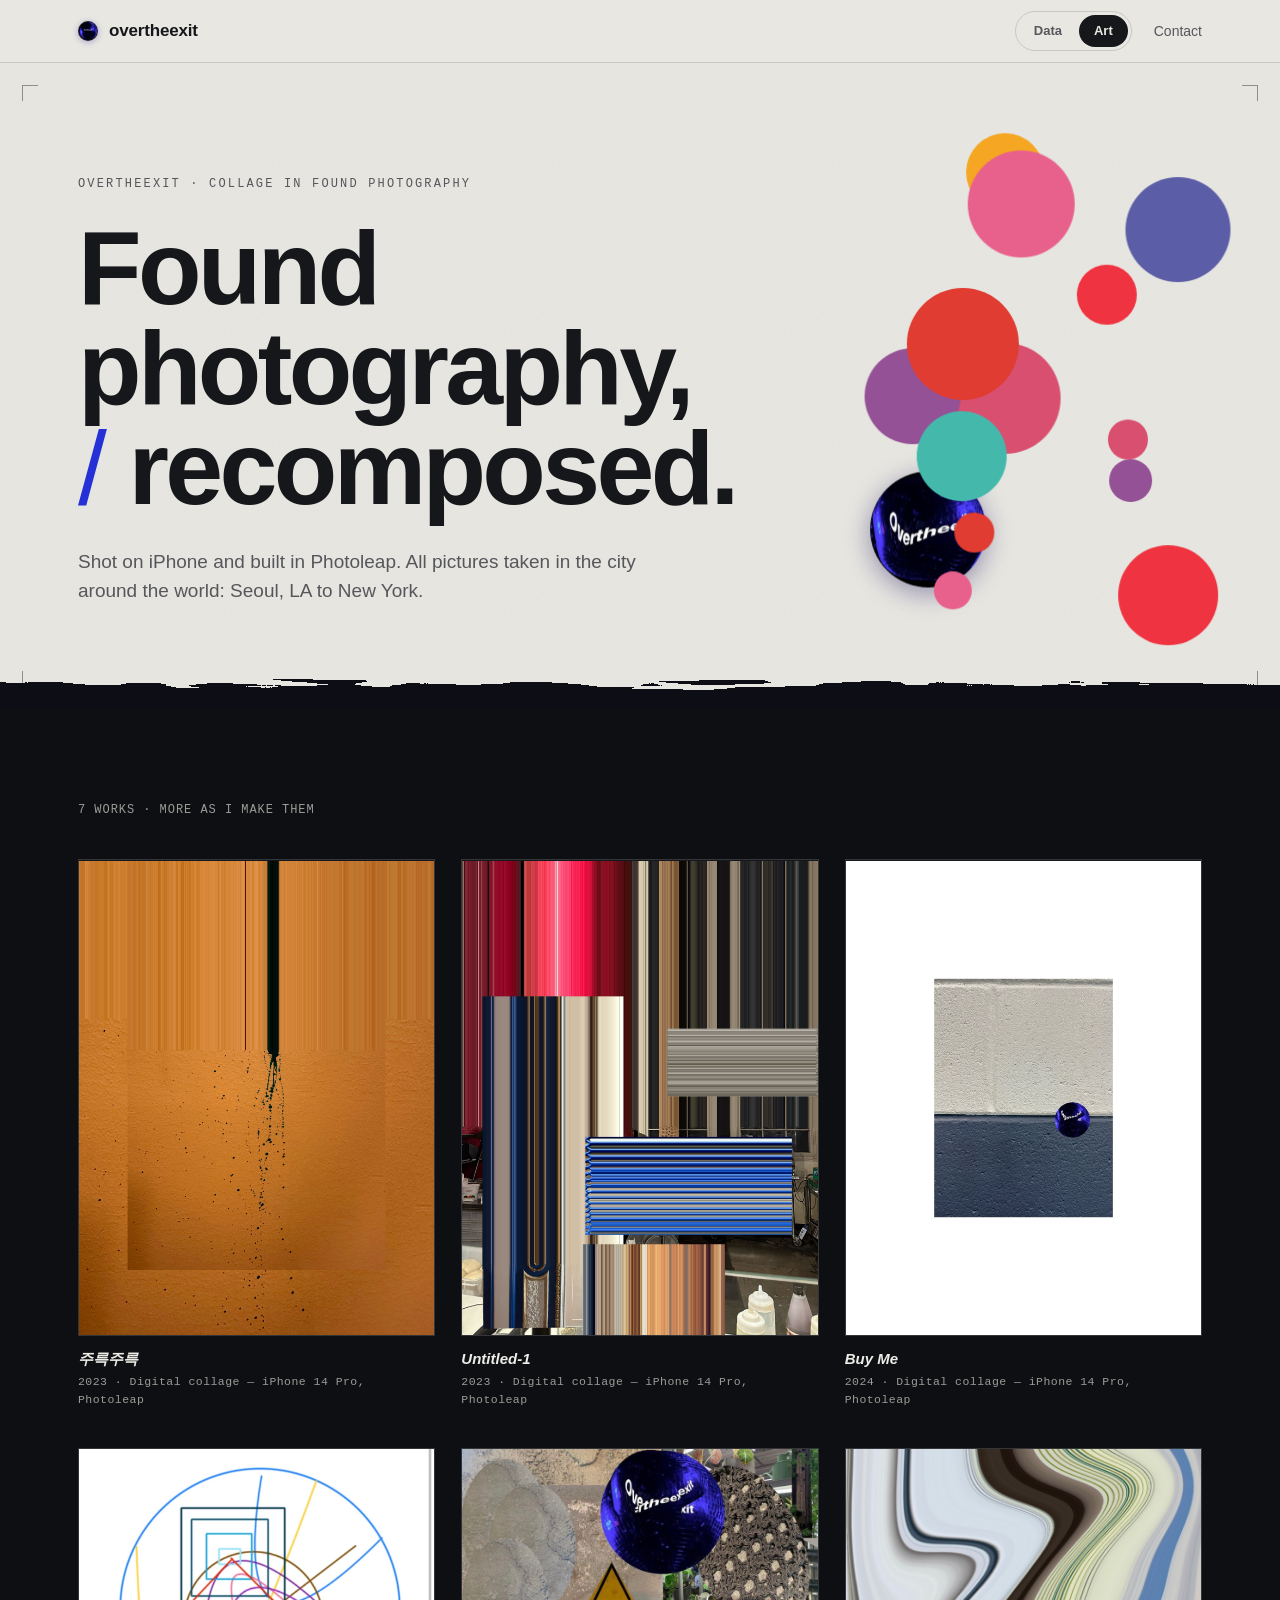
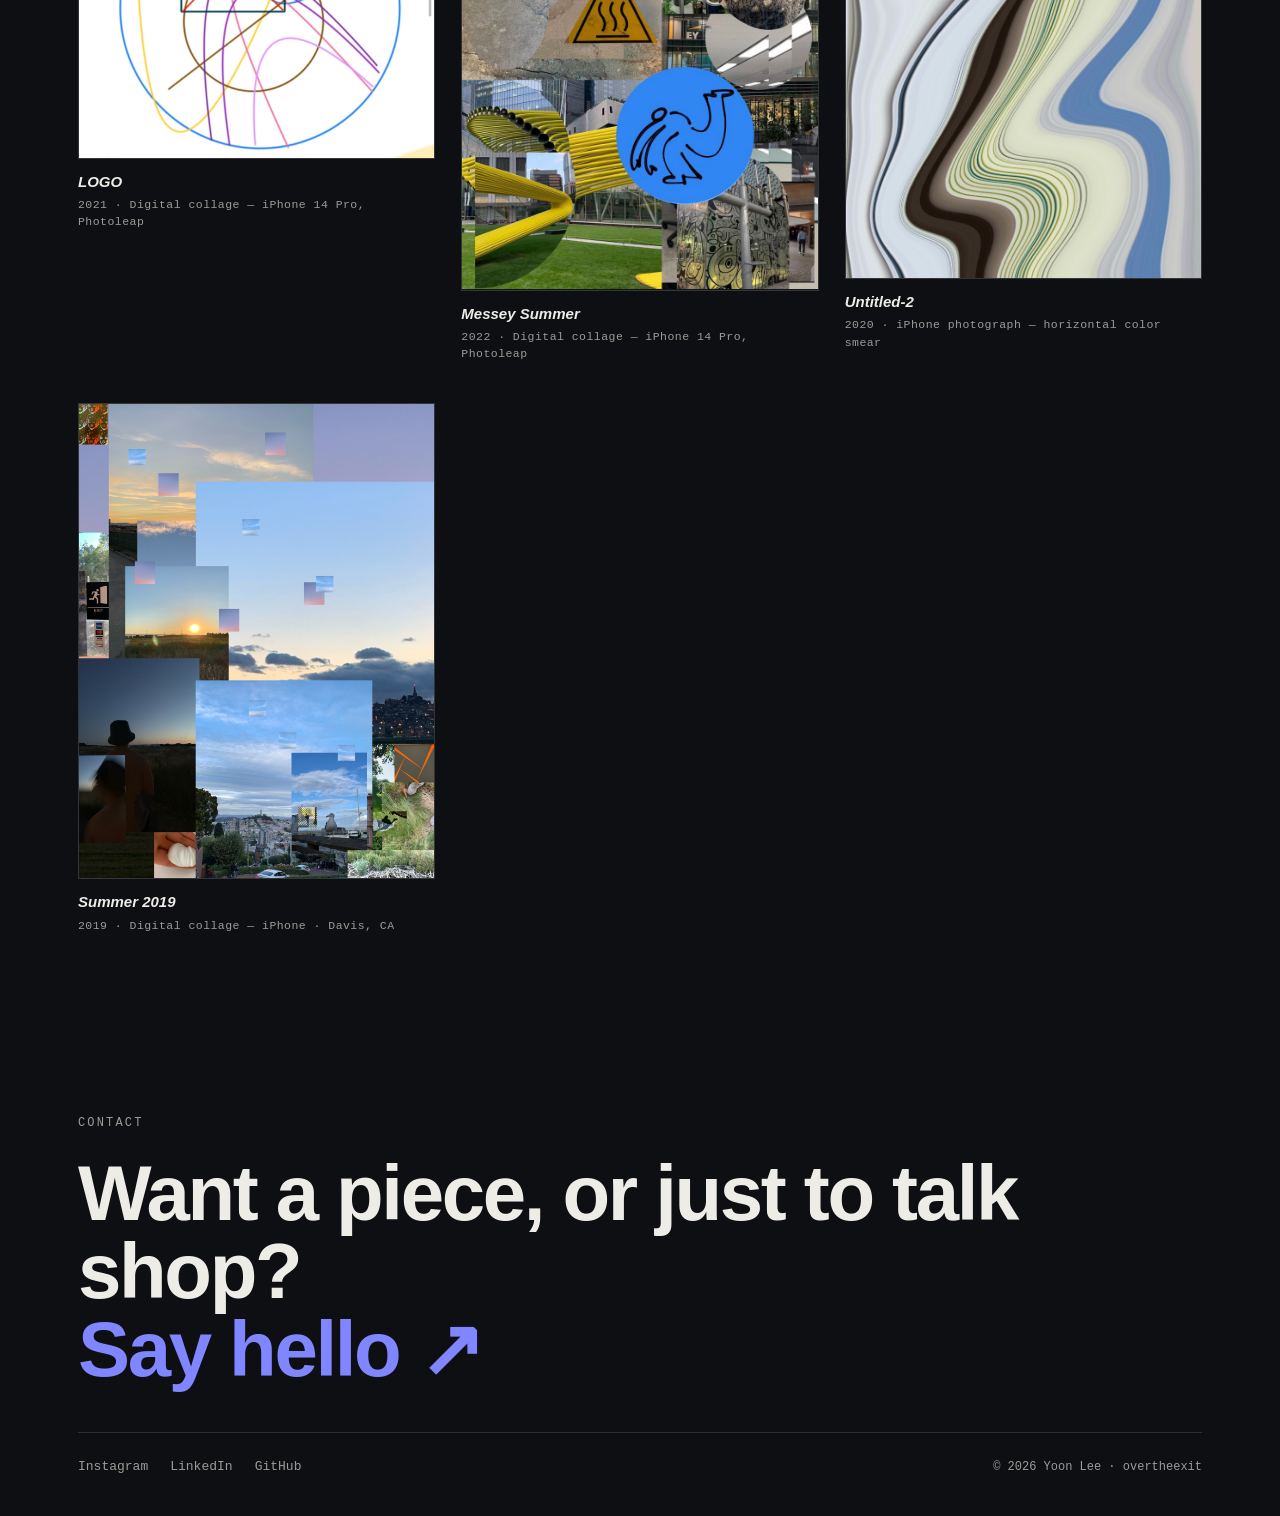
==== commit 0f32f2af: "Art hero: generate random 10-15 Pantone balls + disco, avoid headline via text-range keep-out; slowe" ====
--- a/art.html
+++ b/art.html
@@ -42,14 +42,7 @@
 
     <header id="top" class="art-hero">
       <div class="grain" aria-hidden="true"></div>
-      <div class="dots" aria-hidden="true">
-        <span class="dot d1"></span>
-        <span class="dot d2"></span>
-        <span class="dot d3"></span>
-        <span class="dot d4"></span>
-        <span class="dot d5"></span>
-        <span class="dot disco d6"></span>
-      </div>
+      <div class="dots" aria-hidden="true"><!-- balls generated by javascript/dots.js --></div>
       <div class="crops" aria-hidden="true">
         <span class="crop tl"></span><span class="crop tr"></span>
         <span class="crop bl"></span><span class="crop br"></span>
--- a/css/main.css
+++ b/css/main.css
@@ -1 +1 @@
-:root{--paper: #e8e7e2;--paper-2: #f1f0ec;--ink: #16171b;--ink-soft: #56565b;--line: rgba(20, 20, 25, 0.14);--accent: #2530d6;--accent-2: #c15a2b;--room: #0e0f13;--room-2: #16171c;--room-ink: #edece7;--room-soft: #9b9b96;--room-line: rgba(255, 255, 255, 0.13);--maxw: 1180px;--font: -apple-system, "Helvetica Neue", Helvetica, Arial, sans-serif;--mono: ui-monospace, "SF Mono", "SFMono-Regular", Menlo, Consolas, monospace}@media(prefers-color-scheme: dark){:root{--paper: #131317;--paper-2: #1a1a20;--ink: #e9e8e3;--ink-soft: #9a9a96;--line: rgba(255, 255, 255, 0.12);--accent: #6069f6;--accent-2: #e0824b}}:root[data-theme=dark]{--paper: #131317;--paper-2: #1a1a20;--ink: #e9e8e3;--ink-soft: #9a9a96;--line: rgba(255, 255, 255, 0.12);--accent: #6069f6;--accent-2: #e0824b}:root[data-theme=light]{--paper: #e8e7e2;--paper-2: #f1f0ec;--ink: #16171b;--ink-soft: #56565b;--line: rgba(20, 20, 25, 0.14);--accent: #2530d6;--accent-2: #c15a2b}*{margin:0;padding:0;box-sizing:border-box}html{scroll-behavior:smooth;-webkit-font-smoothing:antialiased}body{background:var(--paper);color:var(--ink);font-family:var(--font);line-height:1.5;font-size:17px;overflow-x:hidden}a{color:inherit;text-decoration:none}img{max-width:100%}.wrap{max-width:var(--maxw);margin:0 auto;padding-left:max(28px,env(safe-area-inset-left));padding-right:max(28px,env(safe-area-inset-right))}.mono{font-family:var(--mono)}.eyebrow{font-family:var(--mono);font-size:12px;letter-spacing:.18em;text-transform:uppercase;color:var(--ink-soft)}nav{position:sticky;top:0;z-index:50;background:color-mix(in srgb, var(--paper) 82%, transparent);backdrop-filter:saturate(1.2) blur(12px);border-bottom:1px solid var(--line)}nav .wrap{display:flex;align-items:center;justify-content:space-between;height:62px}.mark{display:flex;align-items:center;gap:11px;font-weight:600;letter-spacing:-0.01em}.ball{width:20px;height:20px;border-radius:50%;background-image:url("../assets/logo-ball.png");background-size:cover;background-position:center;box-shadow:0 0 0 1px rgba(255,255,255,.12) inset,0 1px 6px rgba(37,25,160,.35);flex:none}.nav-right{display:flex;align-items:center;gap:22px}.nav-contact{font-size:14px;color:var(--ink-soft);transition:color .2s}.nav-contact:hover{color:var(--ink)}@media(max-width: 720px){.nav-contact{display:none}}.toggle{display:inline-flex;align-items:center;border:1px solid var(--line);border-radius:999px;padding:3px;gap:2px}.toggle a{font-size:13px;font-weight:600;padding:6px 15px;border-radius:999px;color:var(--ink-soft);transition:all .2s}.toggle a:hover{color:var(--ink)}.toggle a.active{background:var(--ink);color:var(--paper)}header{position:relative;overflow:hidden}header canvas{position:absolute;inset:0;width:100%;height:100%;opacity:.9}.hero{position:relative;padding-top:108px;padding-bottom:96px}.hero .eyebrow{margin-bottom:26px}h1{font-size:clamp(44px,8.2vw,104px);line-height:.96;letter-spacing:-0.035em;font-weight:700;text-wrap:balance;max-width:15ch}h1 .slash{color:var(--accent);font-weight:400}.hero p.lede{margin-top:30px;max-width:54ch;font-size:19px;color:var(--ink-soft)}.cta-row{margin-top:40px;display:flex;gap:14px;flex-wrap:wrap}.btn{display:inline-flex;align-items:center;gap:9px;font-size:15px;font-weight:600;padding:13px 22px;border-radius:2px;border:1px solid var(--ink);transition:all .2s}.btn.solid{background:var(--ink);color:var(--paper)}.btn.solid:hover{background:var(--accent);border-color:var(--accent);color:#fff}.btn.ghost:hover{border-color:var(--accent);color:var(--accent)}section{padding:92px 0;border-top:1px solid var(--line)}.sec-head{display:flex;align-items:baseline;gap:18px;margin-bottom:52px}.sec-head .num{font-family:var(--mono);font-size:13px;color:var(--accent)}.sec-head h2{font-size:clamp(26px,4vw,40px);letter-spacing:-0.02em;font-weight:700}.about-grid{display:grid;grid-template-columns:1.4fr 1fr;gap:56px;align-items:start}.about-grid p{font-size:19px;max-width:60ch}.about-grid p+p{margin-top:20px}.about-grid p.aside{margin-top:24px;font-size:15px;color:var(--ink-soft);padding-top:18px;border-top:1px solid var(--line)}.facts{display:flex;flex-direction:column;border-top:1px solid var(--line)}.facts .row{display:flex;justify-content:space-between;gap:16px;padding:13px 0;border-bottom:1px solid var(--line)}.facts .k{font-family:var(--mono);font-size:12px;letter-spacing:.1em;text-transform:uppercase;color:var(--ink-soft)}.facts .v{font-size:14px;text-align:right}@media(max-width: 820px){.about-grid{grid-template-columns:1fr;gap:36px}}.xp{display:flex;flex-direction:column}.xp .item{display:grid;grid-template-columns:180px 1fr;gap:32px;padding:30px 0;border-top:1px solid var(--line)}.xp .item:last-child{border-bottom:1px solid var(--line)}.xp .when{font-family:var(--mono);font-size:13px;color:var(--ink-soft);font-variant-numeric:tabular-nums}.xp .when .loc{opacity:.6}.xp .role{font-size:21px;font-weight:650;letter-spacing:-0.01em}.xp .role .org{color:var(--accent)}.xp ul{margin-top:12px;list-style:none;display:flex;flex-direction:column;gap:8px}.xp li{padding-left:20px;position:relative;color:var(--ink-soft);font-size:15.5px;max-width:66ch}.xp li::before{content:"";position:absolute;left:0;top:10px;width:7px;height:1px;background:var(--accent)}@media(max-width: 720px){.xp .item{grid-template-columns:1fr;gap:10px}}.work{display:flex;flex-direction:column}.work a.line{display:grid;grid-template-columns:40px 1fr auto;gap:20px;align-items:center;padding:24px 8px;border-top:1px solid var(--line);transition:background .2s,padding .2s}.work a.line:last-child{border-bottom:1px solid var(--line)}.work a.line:hover{background:var(--paper-2);padding-left:18px}.work .idx{font-family:var(--mono);font-size:12px;color:var(--ink-soft)}.work .t{font-size:clamp(20px,3vw,30px);font-weight:650;letter-spacing:-0.02em}.work .t .stack{font-family:var(--mono);font-size:12px;color:var(--ink-soft);letter-spacing:.06em;margin-left:14px;text-transform:uppercase;vertical-align:middle}.work .arrow{color:var(--accent);font-size:20px}.gallery{background:var(--room);color:var(--room-ink);border-top:none}.gallery .eyebrow{color:var(--room-soft)}.gallery .sec-head h2{color:var(--room-ink)}.gallery .sec-head .num{color:#7f86ff}.gallery .intro{max-width:60ch;color:var(--room-soft);margin:-28px 0 54px;font-size:18px}.room{display:grid;grid-template-columns:repeat(3, 1fr);gap:40px 26px;align-items:start}figure.piece{margin:0;display:flex;flex-direction:column;gap:12px}.frame{position:relative;overflow:hidden;background:var(--room-2);border:1px solid var(--room-line);cursor:pointer}.frame img{display:block;width:100%;height:100%;object-fit:contain}.frame::after{content:"view";position:absolute;inset:0;display:flex;align-items:center;justify-content:center;font-family:var(--mono);font-size:11px;letter-spacing:.1em;text-transform:uppercase;color:#fff;background:rgba(10,10,16,.5);opacity:0;transition:opacity .25s}.frame:hover::after{opacity:1}.frame.missing{cursor:default;background:repeating-linear-gradient(0deg, rgba(255, 255, 255, 0.02) 0 2px, transparent 2px 5px),var(--room-2)}.frame.missing::after{content:"awaiting export";opacity:1;background:rgba(0,0,0,0);color:var(--room-soft)}.frame.missing img{display:none}.label{display:flex;flex-direction:column;gap:3px}.label .lt{font-size:15px;font-weight:600;font-style:italic}.label .lm{font-family:var(--mono);font-size:11.5px;color:var(--room-soft);letter-spacing:.04em}@media(max-width: 900px){.room{grid-template-columns:repeat(2, 1fr)}}@media(max-width: 540px){.room{grid-template-columns:1fr;gap:30px}}.lightbox{position:fixed;inset:0;z-index:200;background:rgba(8,8,12,.94);display:flex;align-items:center;justify-content:center;padding:40px}.lightbox[hidden]{display:none}.lightbox-inner{margin:0;max-width:92vw;max-height:88vh;display:flex;flex-direction:column;gap:14px;align-items:center}.lightbox-inner img{max-width:92vw;max-height:78vh;object-fit:contain;box-shadow:0 30px 80px rgba(0,0,0,.6)}.lightbox-inner figcaption{font-family:var(--mono);font-size:12.5px;color:#cfcfca;letter-spacing:.04em;text-align:center}.lightbox-close{position:absolute;top:22px;right:26px;background:none;border:none;color:#fff;font-size:26px;cursor:pointer;line-height:1;padding:8px}footer{background:var(--room);color:var(--room-ink);padding:88px 0 40px}.footer-eyebrow{color:var(--room-soft);margin-bottom:22px}.ftitle{font-size:clamp(34px,7vw,78px);letter-spacing:-0.03em;font-weight:700;line-height:1}.ftitle a{color:#7f86ff}.fmeta{margin-top:44px;display:flex;justify-content:space-between;flex-wrap:wrap;gap:20px;align-items:center;border-top:1px solid var(--room-line);padding-top:24px}.fmeta .social{display:flex;gap:22px}.fmeta .social a{font-family:var(--mono);font-size:13px;color:var(--room-soft);transition:color .2s}.fmeta .social a:hover{color:var(--room-ink)}.fmeta .cr{font-family:var(--mono);font-size:12px;color:var(--room-soft)}.section-lede{font-size:18px;color:var(--ink-soft);max-width:56ch;margin:-34px 0 44px}.contact-actions{margin-top:36px;display:flex;gap:14px;flex-wrap:wrap}.btn-dark{display:inline-flex;align-items:center;gap:9px;font-size:15px;font-weight:600;padding:13px 22px;border-radius:2px;border:1px solid var(--room-line);color:var(--room-ink);transition:all .2s}.btn-dark.solid{background:var(--room-ink);color:var(--room);border-color:var(--room-ink)}.btn-dark.solid:hover{background:#7f86ff;border-color:#7f86ff;color:#fff}.btn-dark.ghost:hover{border-color:#7f86ff;color:#9aa0ff}.art-hero{position:relative;overflow:hidden;--d1: #e68aa6;--d2: #efc14e;--d3: #3f6fd1;--d4: #d8432e}@media(prefers-color-scheme: dark){.art-hero{--d4: #6fb0e6}}:root[data-theme=dark] .art-hero{--d4: #6fb0e6}:root[data-theme=light] .art-hero{--d4: #d8432e}.art-hero .hero{position:relative;z-index:4;padding-top:112px;padding-bottom:104px}.art-hero .grain{position:absolute;inset:0;z-index:1;pointer-events:none;opacity:.09;background-image:url("data:image/svg+xml,%3Csvg xmlns='http://www.w3.org/2000/svg' width='140' height='140'%3E%3Cfilter id='n'%3E%3CfeTurbulence type='fractalNoise' baseFrequency='0.85' numOctaves='2' stitchTiles='stitch'/%3E%3C/filter%3E%3Crect width='100%25' height='100%25' filter='url(%23n)'/%3E%3C/svg%3E")}.art-hero .dots{position:absolute;inset:0;z-index:1;pointer-events:none}.dot{position:absolute;border-radius:50%;will-change:transform}.dot.d1{width:150px;height:150px;background:var(--d1);top:14%;right:13%;animation:floatA 16s ease-in-out infinite}.dot.d2{width:88px;height:88px;background:var(--d2);top:55%;right:30%;animation:floatB 20s ease-in-out infinite}.dot.d3{width:60px;height:60px;background:var(--d3);top:30%;right:44%;animation:floatC 13s ease-in-out infinite}.dot.d4{width:116px;height:116px;background:var(--d4);bottom:12%;right:7%;animation:floatA 23s ease-in-out infinite reverse}.dot.d5{width:76px;height:76px;background:var(--d5, #9a9a9a);top:18%;right:27%;animation:floatB 17s ease-in-out infinite reverse}.dot.d6{width:132px;height:132px;top:44%;right:20%;animation:floatC 18s ease-in-out infinite}.dot.disco{background-image:url("../assets/disco-distorted.jpg");background-size:cover;background-position:center;box-shadow:0 6px 26px rgba(20,10,90,.4)}.art-hero .dot{cursor:grab;touch-action:none}.art-hero .dot:active{cursor:grabbing}@keyframes floatA{0%,100%{transform:translate(0, 0)}50%{transform:translate(-20px, -26px)}}@keyframes floatB{0%,100%{transform:translate(0, 0)}50%{transform:translate(16px, -20px)}}@keyframes floatC{0%,100%{transform:translate(0, 0)}50%{transform:translate(-12px, 18px)}}.art-hero .crops{position:absolute;inset:0;z-index:2;pointer-events:none}.crop{position:absolute;width:16px;height:16px;border:0 solid color-mix(in srgb, var(--ink) 42%, transparent)}.crop.tl{top:22px;left:22px;border-top-width:1.5px;border-left-width:1.5px}.crop.tr{top:22px;right:22px;border-top-width:1.5px;border-right-width:1.5px}.crop.bl{bottom:22px;left:22px;border-bottom-width:1.5px;border-left-width:1.5px}.crop.br{bottom:22px;right:22px;border-bottom-width:1.5px;border-right-width:1.5px}.art-hero .tear{position:absolute;left:0;bottom:-1px;width:100%;height:44px;z-index:3;display:block}.art-hero .tear rect{fill:var(--room)}@media(prefers-reduced-motion: reduce){.dot{animation:none}}@media(max-width: 600px){.hero{padding-top:76px;padding-bottom:72px}.art-hero{min-height:78vh}.art-hero .hero{padding-top:72px;padding-bottom:40px}.dot.d1{width:92px;height:92px;top:auto;bottom:68px;right:8%}.dot.d2{width:52px;height:52px;top:auto;bottom:156px;right:12%}.dot.d3{width:40px;height:40px;top:auto;bottom:62px;right:34%}.dot.d4{width:60px;height:60px;top:auto;bottom:132px;right:42%}.dot.d5{width:46px;height:46px;top:auto;bottom:206px;right:24%}.dot.d6{width:84px;height:84px;top:auto;bottom:220px;right:46%}.crop{width:12px;height:12px}.crop.tl,.crop.tr{top:16px}.crop.bl,.crop.br{bottom:16px}.crop.tl,.crop.bl{left:16px}.crop.tr,.crop.br{right:16px}}@media(max-width: 360px){.wrap{padding-left:max(18px,env(safe-area-inset-left));padding-right:max(18px,env(safe-area-inset-right))}h1{font-size:clamp(28px,9vw,40px)}.work .t{font-size:clamp(18px,6vw,24px)}.contact-actions{width:100%}.btn-dark{flex:1;justify-content:center}.art-hero{min-height:86vh}.dot.d1{width:66px;height:66px;bottom:40px;right:9%}.dot.d2{width:38px;height:38px;bottom:112px;right:16%}.dot.d3{width:28px;height:28px;bottom:38px;right:42%}.dot.d4{width:42px;height:42px;bottom:96px;right:46%}.dot.d5{width:32px;height:32px;bottom:150px;right:27%}.dot.d6{width:58px;height:58px;bottom:158px;right:8%}}.room-count{color:var(--room-soft);font-size:12px;letter-spacing:.08em;text-transform:uppercase;margin:0 0 40px}:focus-visible{outline:2px solid var(--accent);outline-offset:3px}@media(prefers-reduced-motion: reduce){html{scroll-behavior:auto}*{animation:none !important;transition:none !important}}
+:root{--paper: #e8e7e2;--paper-2: #f1f0ec;--ink: #16171b;--ink-soft: #56565b;--line: rgba(20, 20, 25, 0.14);--accent: #2530d6;--accent-2: #c15a2b;--room: #0e0f13;--room-2: #16171c;--room-ink: #edece7;--room-soft: #9b9b96;--room-line: rgba(255, 255, 255, 0.13);--maxw: 1180px;--font: -apple-system, "Helvetica Neue", Helvetica, Arial, sans-serif;--mono: ui-monospace, "SF Mono", "SFMono-Regular", Menlo, Consolas, monospace}@media(prefers-color-scheme: dark){:root{--paper: #131317;--paper-2: #1a1a20;--ink: #e9e8e3;--ink-soft: #9a9a96;--line: rgba(255, 255, 255, 0.12);--accent: #6069f6;--accent-2: #e0824b}}:root[data-theme=dark]{--paper: #131317;--paper-2: #1a1a20;--ink: #e9e8e3;--ink-soft: #9a9a96;--line: rgba(255, 255, 255, 0.12);--accent: #6069f6;--accent-2: #e0824b}:root[data-theme=light]{--paper: #e8e7e2;--paper-2: #f1f0ec;--ink: #16171b;--ink-soft: #56565b;--line: rgba(20, 20, 25, 0.14);--accent: #2530d6;--accent-2: #c15a2b}*{margin:0;padding:0;box-sizing:border-box}html{scroll-behavior:smooth;-webkit-font-smoothing:antialiased}body{background:var(--paper);color:var(--ink);font-family:var(--font);line-height:1.5;font-size:17px;overflow-x:hidden}a{color:inherit;text-decoration:none}img{max-width:100%}.wrap{max-width:var(--maxw);margin:0 auto;padding-left:max(28px,env(safe-area-inset-left));padding-right:max(28px,env(safe-area-inset-right))}.mono{font-family:var(--mono)}.eyebrow{font-family:var(--mono);font-size:12px;letter-spacing:.18em;text-transform:uppercase;color:var(--ink-soft)}nav{position:sticky;top:0;z-index:50;background:color-mix(in srgb, var(--paper) 82%, transparent);backdrop-filter:saturate(1.2) blur(12px);border-bottom:1px solid var(--line)}nav .wrap{display:flex;align-items:center;justify-content:space-between;height:62px}.mark{display:flex;align-items:center;gap:11px;font-weight:600;letter-spacing:-0.01em}.ball{width:20px;height:20px;border-radius:50%;background-image:url("../assets/logo-ball.png");background-size:cover;background-position:center;box-shadow:0 0 0 1px rgba(255,255,255,.12) inset,0 1px 6px rgba(37,25,160,.35);flex:none}.nav-right{display:flex;align-items:center;gap:22px}.nav-contact{font-size:14px;color:var(--ink-soft);transition:color .2s}.nav-contact:hover{color:var(--ink)}@media(max-width: 720px){.nav-contact{display:none}}.toggle{display:inline-flex;align-items:center;border:1px solid var(--line);border-radius:999px;padding:3px;gap:2px}.toggle a{font-size:13px;font-weight:600;padding:6px 15px;border-radius:999px;color:var(--ink-soft);transition:all .2s}.toggle a:hover{color:var(--ink)}.toggle a.active{background:var(--ink);color:var(--paper)}header{position:relative;overflow:hidden}header canvas{position:absolute;inset:0;width:100%;height:100%;opacity:.9}.hero{position:relative;padding-top:108px;padding-bottom:96px}.hero .eyebrow{margin-bottom:26px}h1{font-size:clamp(44px,8.2vw,104px);line-height:.96;letter-spacing:-0.035em;font-weight:700;text-wrap:balance;max-width:15ch}h1 .slash{color:var(--accent);font-weight:400}.hero p.lede{margin-top:30px;max-width:54ch;font-size:19px;color:var(--ink-soft)}.cta-row{margin-top:40px;display:flex;gap:14px;flex-wrap:wrap}.btn{display:inline-flex;align-items:center;gap:9px;font-size:15px;font-weight:600;padding:13px 22px;border-radius:2px;border:1px solid var(--ink);transition:all .2s}.btn.solid{background:var(--ink);color:var(--paper)}.btn.solid:hover{background:var(--accent);border-color:var(--accent);color:#fff}.btn.ghost:hover{border-color:var(--accent);color:var(--accent)}section{padding:92px 0;border-top:1px solid var(--line)}.sec-head{display:flex;align-items:baseline;gap:18px;margin-bottom:52px}.sec-head .num{font-family:var(--mono);font-size:13px;color:var(--accent)}.sec-head h2{font-size:clamp(26px,4vw,40px);letter-spacing:-0.02em;font-weight:700}.about-grid{display:grid;grid-template-columns:1.4fr 1fr;gap:56px;align-items:start}.about-grid p{font-size:19px;max-width:60ch}.about-grid p+p{margin-top:20px}.about-grid p.aside{margin-top:24px;font-size:15px;color:var(--ink-soft);padding-top:18px;border-top:1px solid var(--line)}.facts{display:flex;flex-direction:column;border-top:1px solid var(--line)}.facts .row{display:flex;justify-content:space-between;gap:16px;padding:13px 0;border-bottom:1px solid var(--line)}.facts .k{font-family:var(--mono);font-size:12px;letter-spacing:.1em;text-transform:uppercase;color:var(--ink-soft)}.facts .v{font-size:14px;text-align:right}@media(max-width: 820px){.about-grid{grid-template-columns:1fr;gap:36px}}.xp{display:flex;flex-direction:column}.xp .item{display:grid;grid-template-columns:180px 1fr;gap:32px;padding:30px 0;border-top:1px solid var(--line)}.xp .item:last-child{border-bottom:1px solid var(--line)}.xp .when{font-family:var(--mono);font-size:13px;color:var(--ink-soft);font-variant-numeric:tabular-nums}.xp .when .loc{opacity:.6}.xp .role{font-size:21px;font-weight:650;letter-spacing:-0.01em}.xp .role .org{color:var(--accent)}.xp ul{margin-top:12px;list-style:none;display:flex;flex-direction:column;gap:8px}.xp li{padding-left:20px;position:relative;color:var(--ink-soft);font-size:15.5px;max-width:66ch}.xp li::before{content:"";position:absolute;left:0;top:10px;width:7px;height:1px;background:var(--accent)}@media(max-width: 720px){.xp .item{grid-template-columns:1fr;gap:10px}}.xp .promo{font-family:var(--mono);font-size:12px;color:var(--ink-soft);letter-spacing:.02em;margin:4px 0 2px}.work{display:flex;flex-direction:column}.work a.line{display:grid;grid-template-columns:40px 1fr auto;gap:20px;align-items:center;padding:24px 8px;border-top:1px solid var(--line);transition:background .2s,padding .2s}.work a.line:last-child{border-bottom:1px solid var(--line)}.work a.line:hover{background:var(--paper-2);padding-left:18px}.work .idx{font-family:var(--mono);font-size:12px;color:var(--ink-soft)}.work .t{font-size:clamp(20px,3vw,30px);font-weight:650;letter-spacing:-0.02em}.work .t .stack{font-family:var(--mono);font-size:12px;color:var(--ink-soft);letter-spacing:.06em;margin-left:14px;text-transform:uppercase;vertical-align:middle}.work .arrow{color:var(--accent);font-size:20px}.gallery{background:var(--room);color:var(--room-ink);border-top:none}.gallery .eyebrow{color:var(--room-soft)}.gallery .sec-head h2{color:var(--room-ink)}.gallery .sec-head .num{color:#7f86ff}.gallery .intro{max-width:60ch;color:var(--room-soft);margin:-28px 0 54px;font-size:18px}.room{display:grid;grid-template-columns:repeat(3, 1fr);gap:40px 26px;align-items:start}figure.piece{margin:0;display:flex;flex-direction:column;gap:12px}.frame{position:relative;overflow:hidden;background:var(--room-2);border:1px solid var(--room-line);cursor:pointer}.frame img{display:block;width:100%;height:100%;object-fit:contain}.frame::after{content:"view";position:absolute;inset:0;display:flex;align-items:center;justify-content:center;font-family:var(--mono);font-size:11px;letter-spacing:.1em;text-transform:uppercase;color:#fff;background:rgba(10,10,16,.5);opacity:0;transition:opacity .25s}.frame:hover::after{opacity:1}.frame.missing{cursor:default;background:repeating-linear-gradient(0deg, rgba(255, 255, 255, 0.02) 0 2px, transparent 2px 5px),var(--room-2)}.frame.missing::after{content:"awaiting export";opacity:1;background:rgba(0,0,0,0);color:var(--room-soft)}.frame.missing img{display:none}.label{display:flex;flex-direction:column;gap:3px}.label .lt{font-size:15px;font-weight:600;font-style:italic}.label .lm{font-family:var(--mono);font-size:11.5px;color:var(--room-soft);letter-spacing:.04em}@media(max-width: 900px){.room{grid-template-columns:repeat(2, 1fr)}}@media(max-width: 540px){.room{grid-template-columns:1fr;gap:30px}}.lightbox{position:fixed;inset:0;z-index:200;background:rgba(8,8,12,.94);display:flex;align-items:center;justify-content:center;padding:40px}.lightbox[hidden]{display:none}.lightbox-inner{margin:0;max-width:92vw;max-height:88vh;display:flex;flex-direction:column;gap:14px;align-items:center}.lightbox-inner img{max-width:92vw;max-height:78vh;object-fit:contain;box-shadow:0 30px 80px rgba(0,0,0,.6)}.lightbox-inner figcaption{font-family:var(--mono);font-size:12.5px;color:#cfcfca;letter-spacing:.04em;text-align:center}.lightbox-close{position:absolute;top:22px;right:26px;background:none;border:none;color:#fff;font-size:26px;cursor:pointer;line-height:1;padding:8px}footer{background:var(--room);color:var(--room-ink);padding:88px 0 40px}.footer-eyebrow{color:var(--room-soft);margin-bottom:22px}.ftitle{font-size:clamp(34px,7vw,78px);letter-spacing:-0.03em;font-weight:700;line-height:1}.ftitle a{color:#7f86ff}.fmeta{margin-top:44px;display:flex;justify-content:space-between;flex-wrap:wrap;gap:20px;align-items:center;border-top:1px solid var(--room-line);padding-top:24px}.fmeta .social{display:flex;gap:22px}.fmeta .social a{font-family:var(--mono);font-size:13px;color:var(--room-soft);transition:color .2s}.fmeta .social a:hover{color:var(--room-ink)}.fmeta .cr{font-family:var(--mono);font-size:12px;color:var(--room-soft)}.section-lede{font-size:18px;color:var(--ink-soft);max-width:56ch;margin:-34px 0 44px}.contact-actions{margin-top:36px;display:flex;gap:14px;flex-wrap:wrap}.btn-dark{display:inline-flex;align-items:center;gap:9px;font-size:15px;font-weight:600;padding:13px 22px;border-radius:2px;border:1px solid var(--room-line);color:var(--room-ink);transition:all .2s}.btn-dark.solid{background:var(--room-ink);color:var(--room);border-color:var(--room-ink)}.btn-dark.solid:hover{background:#7f86ff;border-color:#7f86ff;color:#fff}.btn-dark.ghost:hover{border-color:#7f86ff;color:#9aa0ff}.art-hero{position:relative;overflow:hidden;--d1: #e68aa6;--d2: #efc14e;--d3: #3f6fd1;--d4: #d8432e}@media(prefers-color-scheme: dark){.art-hero{--d4: #6fb0e6}}:root[data-theme=dark] .art-hero{--d4: #6fb0e6}:root[data-theme=light] .art-hero{--d4: #d8432e}.art-hero .hero{position:relative;z-index:4;padding-top:112px;padding-bottom:104px}.art-hero .grain{position:absolute;inset:0;z-index:1;pointer-events:none;opacity:.09;background-image:url("data:image/svg+xml,%3Csvg xmlns='http://www.w3.org/2000/svg' width='140' height='140'%3E%3Cfilter id='n'%3E%3CfeTurbulence type='fractalNoise' baseFrequency='0.85' numOctaves='2' stitchTiles='stitch'/%3E%3C/filter%3E%3Crect width='100%25' height='100%25' filter='url(%23n)'/%3E%3C/svg%3E")}.art-hero .dots{position:absolute;inset:0;z-index:1;pointer-events:none}.dot{position:absolute;border-radius:50%;will-change:transform}.dot.d1{width:150px;height:150px;background:var(--d1);top:14%;right:13%;animation:floatA 16s ease-in-out infinite}.dot.d2{width:88px;height:88px;background:var(--d2);top:55%;right:30%;animation:floatB 20s ease-in-out infinite}.dot.d3{width:60px;height:60px;background:var(--d3);top:30%;right:44%;animation:floatC 13s ease-in-out infinite}.dot.d4{width:116px;height:116px;background:var(--d4);bottom:12%;right:7%;animation:floatA 23s ease-in-out infinite reverse}.dot.d5{width:76px;height:76px;background:var(--d5, #9a9a9a);top:18%;right:27%;animation:floatB 17s ease-in-out infinite reverse}.dot.d6{width:132px;height:132px;top:44%;right:20%;animation:floatC 18s ease-in-out infinite}.dot.disco{background-image:url("../assets/disco-distorted.jpg");background-size:cover;background-position:center;box-shadow:0 6px 26px rgba(20,10,90,.4)}.art-hero .dot{cursor:grab;touch-action:none}.art-hero .dot:active{cursor:grabbing}@keyframes floatA{0%,100%{transform:translate(0, 0)}50%{transform:translate(-20px, -26px)}}@keyframes floatB{0%,100%{transform:translate(0, 0)}50%{transform:translate(16px, -20px)}}@keyframes floatC{0%,100%{transform:translate(0, 0)}50%{transform:translate(-12px, 18px)}}.art-hero .crops{position:absolute;inset:0;z-index:2;pointer-events:none}.crop{position:absolute;width:16px;height:16px;border:0 solid color-mix(in srgb, var(--ink) 42%, transparent)}.crop.tl{top:22px;left:22px;border-top-width:1.5px;border-left-width:1.5px}.crop.tr{top:22px;right:22px;border-top-width:1.5px;border-right-width:1.5px}.crop.bl{bottom:22px;left:22px;border-bottom-width:1.5px;border-left-width:1.5px}.crop.br{bottom:22px;right:22px;border-bottom-width:1.5px;border-right-width:1.5px}.art-hero .tear{position:absolute;left:0;bottom:-1px;width:100%;height:44px;z-index:3;display:block}.art-hero .tear rect{fill:var(--room)}@media(prefers-reduced-motion: reduce){.dot{animation:none}}@media(max-width: 600px){.hero{padding-top:76px;padding-bottom:72px}.art-hero{min-height:78vh}.art-hero .hero{padding-top:72px;padding-bottom:40px}.dot.d1{width:92px;height:92px;top:auto;bottom:68px;right:8%}.dot.d2{width:52px;height:52px;top:auto;bottom:156px;right:12%}.dot.d3{width:40px;height:40px;top:auto;bottom:62px;right:34%}.dot.d4{width:60px;height:60px;top:auto;bottom:132px;right:42%}.dot.d5{width:46px;height:46px;top:auto;bottom:206px;right:24%}.dot.d6{width:84px;height:84px;top:auto;bottom:220px;right:46%}.crop{width:12px;height:12px}.crop.tl,.crop.tr{top:16px}.crop.bl,.crop.br{bottom:16px}.crop.tl,.crop.bl{left:16px}.crop.tr,.crop.br{right:16px}}@media(max-width: 360px){.wrap{padding-left:max(18px,env(safe-area-inset-left));padding-right:max(18px,env(safe-area-inset-right))}h1{font-size:clamp(28px,9vw,40px)}.work .t{font-size:clamp(18px,6vw,24px)}.contact-actions{width:100%}.btn-dark{flex:1;justify-content:center}.art-hero{min-height:86vh}.dot.d1{width:66px;height:66px;bottom:40px;right:9%}.dot.d2{width:38px;height:38px;bottom:112px;right:16%}.dot.d3{width:28px;height:28px;bottom:38px;right:42%}.dot.d4{width:42px;height:42px;bottom:96px;right:46%}.dot.d5{width:32px;height:32px;bottom:150px;right:27%}.dot.d6{width:58px;height:58px;bottom:158px;right:8%}}.room-count{color:var(--room-soft);font-size:12px;letter-spacing:.08em;text-transform:uppercase;margin:0 0 40px}:focus-visible{outline:2px solid var(--accent);outline-offset:3px}@media(prefers-reduced-motion: reduce){html{scroll-behavior:auto}*{animation:none !important;transition:none !important}}
--- a/css/main.css
+++ b/css/main.css
@@ -1 +1 @@
-:root{--paper: #e8e7e2;--paper-2: #f1f0ec;--ink: #16171b;--ink-soft: #56565b;--line: rgba(20, 20, 25, 0.14);--accent: #2530d6;--accent-2: #c15a2b;--room: #0e0f13;--room-2: #16171c;--room-ink: #edece7;--room-soft: #9b9b96;--room-line: rgba(255, 255, 255, 0.13);--maxw: 1180px;--font: -apple-system, "Helvetica Neue", Helvetica, Arial, sans-serif;--mono: ui-monospace, "SF Mono", "SFMono-Regular", Menlo, Consolas, monospace}@media(prefers-color-scheme: dark){:root{--paper: #131317;--paper-2: #1a1a20;--ink: #e9e8e3;--ink-soft: #9a9a96;--line: rgba(255, 255, 255, 0.12);--accent: #6069f6;--accent-2: #e0824b}}:root[data-theme=dark]{--paper: #131317;--paper-2: #1a1a20;--ink: #e9e8e3;--ink-soft: #9a9a96;--line: rgba(255, 255, 255, 0.12);--accent: #6069f6;--accent-2: #e0824b}:root[data-theme=light]{--paper: #e8e7e2;--paper-2: #f1f0ec;--ink: #16171b;--ink-soft: #56565b;--line: rgba(20, 20, 25, 0.14);--accent: #2530d6;--accent-2: #c15a2b}*{margin:0;padding:0;box-sizing:border-box}html{scroll-behavior:smooth;-webkit-font-smoothing:antialiased}body{background:var(--paper);color:var(--ink);font-family:var(--font);line-height:1.5;font-size:17px;overflow-x:hidden}a{color:inherit;text-decoration:none}img{max-width:100%}.wrap{max-width:var(--maxw);margin:0 auto;padding-left:max(28px,env(safe-area-inset-left));padding-right:max(28px,env(safe-area-inset-right))}.mono{font-family:var(--mono)}.eyebrow{font-family:var(--mono);font-size:12px;letter-spacing:.18em;text-transform:uppercase;color:var(--ink-soft)}nav{position:sticky;top:0;z-index:50;background:color-mix(in srgb, var(--paper) 82%, transparent);backdrop-filter:saturate(1.2) blur(12px);border-bottom:1px solid var(--line)}nav .wrap{display:flex;align-items:center;justify-content:space-between;height:62px}.mark{display:flex;align-items:center;gap:11px;font-weight:600;letter-spacing:-0.01em}.ball{width:20px;height:20px;border-radius:50%;background-image:url("../assets/logo-ball.png");background-size:cover;background-position:center;box-shadow:0 0 0 1px rgba(255,255,255,.12) inset,0 1px 6px rgba(37,25,160,.35);flex:none}.nav-right{display:flex;align-items:center;gap:22px}.nav-contact{font-size:14px;color:var(--ink-soft);transition:color .2s}.nav-contact:hover{color:var(--ink)}@media(max-width: 720px){.nav-contact{display:none}}.toggle{display:inline-flex;align-items:center;border:1px solid var(--line);border-radius:999px;padding:3px;gap:2px}.toggle a{font-size:13px;font-weight:600;padding:6px 15px;border-radius:999px;color:var(--ink-soft);transition:all .2s}.toggle a:hover{color:var(--ink)}.toggle a.active{background:var(--ink);color:var(--paper)}header{position:relative;overflow:hidden}header canvas{position:absolute;inset:0;width:100%;height:100%;opacity:.9}.hero{position:relative;padding-top:108px;padding-bottom:96px}.hero .eyebrow{margin-bottom:26px}h1{font-size:clamp(44px,8.2vw,104px);line-height:.96;letter-spacing:-0.035em;font-weight:700;text-wrap:balance;max-width:15ch}h1 .slash{color:var(--accent);font-weight:400}.hero p.lede{margin-top:30px;max-width:54ch;font-size:19px;color:var(--ink-soft)}.cta-row{margin-top:40px;display:flex;gap:14px;flex-wrap:wrap}.btn{display:inline-flex;align-items:center;gap:9px;font-size:15px;font-weight:600;padding:13px 22px;border-radius:2px;border:1px solid var(--ink);transition:all .2s}.btn.solid{background:var(--ink);color:var(--paper)}.btn.solid:hover{background:var(--accent);border-color:var(--accent);color:#fff}.btn.ghost:hover{border-color:var(--accent);color:var(--accent)}section{padding:92px 0;border-top:1px solid var(--line)}.sec-head{display:flex;align-items:baseline;gap:18px;margin-bottom:52px}.sec-head .num{font-family:var(--mono);font-size:13px;color:var(--accent)}.sec-head h2{font-size:clamp(26px,4vw,40px);letter-spacing:-0.02em;font-weight:700}.about-grid{display:grid;grid-template-columns:1.4fr 1fr;gap:56px;align-items:start}.about-grid p{font-size:19px;max-width:60ch}.about-grid p+p{margin-top:20px}.about-grid p.aside{margin-top:24px;font-size:15px;color:var(--ink-soft);padding-top:18px;border-top:1px solid var(--line)}.facts{display:flex;flex-direction:column;border-top:1px solid var(--line)}.facts .row{display:flex;justify-content:space-between;gap:16px;padding:13px 0;border-bottom:1px solid var(--line)}.facts .k{font-family:var(--mono);font-size:12px;letter-spacing:.1em;text-transform:uppercase;color:var(--ink-soft)}.facts .v{font-size:14px;text-align:right}@media(max-width: 820px){.about-grid{grid-template-columns:1fr;gap:36px}}.xp{display:flex;flex-direction:column}.xp .item{display:grid;grid-template-columns:180px 1fr;gap:32px;padding:30px 0;border-top:1px solid var(--line)}.xp .item:last-child{border-bottom:1px solid var(--line)}.xp .when{font-family:var(--mono);font-size:13px;color:var(--ink-soft);font-variant-numeric:tabular-nums}.xp .when .loc{opacity:.6}.xp .role{font-size:21px;font-weight:650;letter-spacing:-0.01em}.xp .role .org{color:var(--accent)}.xp ul{margin-top:12px;list-style:none;display:flex;flex-direction:column;gap:8px}.xp li{padding-left:20px;position:relative;color:var(--ink-soft);font-size:15.5px;max-width:66ch}.xp li::before{content:"";position:absolute;left:0;top:10px;width:7px;height:1px;background:var(--accent)}@media(max-width: 720px){.xp .item{grid-template-columns:1fr;gap:10px}}.work{display:flex;flex-direction:column}.work a.line{display:grid;grid-template-columns:40px 1fr auto;gap:20px;align-items:center;padding:24px 8px;border-top:1px solid var(--line);transition:background .2s,padding .2s}.work a.line:last-child{border-bottom:1px solid var(--line)}.work a.line:hover{background:var(--paper-2);padding-left:18px}.work .idx{font-family:var(--mono);font-size:12px;color:var(--ink-soft)}.work .t{font-size:clamp(20px,3vw,30px);font-weight:650;letter-spacing:-0.02em}.work .t .stack{font-family:var(--mono);font-size:12px;color:var(--ink-soft);letter-spacing:.06em;margin-left:14px;text-transform:uppercase;vertical-align:middle}.work .arrow{color:var(--accent);font-size:20px}.gallery{background:var(--room);color:var(--room-ink);border-top:none}.gallery .eyebrow{color:var(--room-soft)}.gallery .sec-head h2{color:var(--room-ink)}.gallery .sec-head .num{color:#7f86ff}.gallery .intro{max-width:60ch;color:var(--room-soft);margin:-28px 0 54px;font-size:18px}.room{display:grid;grid-template-columns:repeat(3, 1fr);gap:40px 26px;align-items:start}figure.piece{margin:0;display:flex;flex-direction:column;gap:12px}.frame{position:relative;overflow:hidden;background:var(--room-2);border:1px solid var(--room-line);cursor:pointer}.frame img{display:block;width:100%;height:100%;object-fit:contain}.frame::after{content:"view";position:absolute;inset:0;display:flex;align-items:center;justify-content:center;font-family:var(--mono);font-size:11px;letter-spacing:.1em;text-transform:uppercase;color:#fff;background:rgba(10,10,16,.5);opacity:0;transition:opacity .25s}.frame:hover::after{opacity:1}.frame.missing{cursor:default;background:repeating-linear-gradient(0deg, rgba(255, 255, 255, 0.02) 0 2px, transparent 2px 5px),var(--room-2)}.frame.missing::after{content:"awaiting export";opacity:1;background:rgba(0,0,0,0);color:var(--room-soft)}.frame.missing img{display:none}.label{display:flex;flex-direction:column;gap:3px}.label .lt{font-size:15px;font-weight:600;font-style:italic}.label .lm{font-family:var(--mono);font-size:11.5px;color:var(--room-soft);letter-spacing:.04em}@media(max-width: 900px){.room{grid-template-columns:repeat(2, 1fr)}}@media(max-width: 540px){.room{grid-template-columns:1fr;gap:30px}}.lightbox{position:fixed;inset:0;z-index:200;background:rgba(8,8,12,.94);display:flex;align-items:center;justify-content:center;padding:40px}.lightbox[hidden]{display:none}.lightbox-inner{margin:0;max-width:92vw;max-height:88vh;display:flex;flex-direction:column;gap:14px;align-items:center}.lightbox-inner img{max-width:92vw;max-height:78vh;object-fit:contain;box-shadow:0 30px 80px rgba(0,0,0,.6)}.lightbox-inner figcaption{font-family:var(--mono);font-size:12.5px;color:#cfcfca;letter-spacing:.04em;text-align:center}.lightbox-close{position:absolute;top:22px;right:26px;background:none;border:none;color:#fff;font-size:26px;cursor:pointer;line-height:1;padding:8px}footer{background:var(--room);color:var(--room-ink);padding:88px 0 40px}.footer-eyebrow{color:var(--room-soft);margin-bottom:22px}.ftitle{font-size:clamp(34px,7vw,78px);letter-spacing:-0.03em;font-weight:700;line-height:1}.ftitle a{color:#7f86ff}.fmeta{margin-top:44px;display:flex;justify-content:space-between;flex-wrap:wrap;gap:20px;align-items:center;border-top:1px solid var(--room-line);padding-top:24px}.fmeta .social{display:flex;gap:22px}.fmeta .social a{font-family:var(--mono);font-size:13px;color:var(--room-soft);transition:color .2s}.fmeta .social a:hover{color:var(--room-ink)}.fmeta .cr{font-family:var(--mono);font-size:12px;color:var(--room-soft)}.section-lede{font-size:18px;color:var(--ink-soft);max-width:56ch;margin:-34px 0 44px}.contact-actions{margin-top:36px;display:flex;gap:14px;flex-wrap:wrap}.btn-dark{display:inline-flex;align-items:center;gap:9px;font-size:15px;font-weight:600;padding:13px 22px;border-radius:2px;border:1px solid var(--room-line);color:var(--room-ink);transition:all .2s}.btn-dark.solid{background:var(--room-ink);color:var(--room);border-color:var(--room-ink)}.btn-dark.solid:hover{background:#7f86ff;border-color:#7f86ff;color:#fff}.btn-dark.ghost:hover{border-color:#7f86ff;color:#9aa0ff}.art-hero{position:relative;overflow:hidden;--d1: #e68aa6;--d2: #efc14e;--d3: #3f6fd1;--d4: #d8432e}@media(prefers-color-scheme: dark){.art-hero{--d4: #6fb0e6}}:root[data-theme=dark] .art-hero{--d4: #6fb0e6}:root[data-theme=light] .art-hero{--d4: #d8432e}.art-hero .hero{position:relative;z-index:4;padding-top:112px;padding-bottom:104px}.art-hero .grain{position:absolute;inset:0;z-index:1;pointer-events:none;opacity:.09;background-image:url("data:image/svg+xml,%3Csvg xmlns='http://www.w3.org/2000/svg' width='140' height='140'%3E%3Cfilter id='n'%3E%3CfeTurbulence type='fractalNoise' baseFrequency='0.85' numOctaves='2' stitchTiles='stitch'/%3E%3C/filter%3E%3Crect width='100%25' height='100%25' filter='url(%23n)'/%3E%3C/svg%3E")}.art-hero .dots{position:absolute;inset:0;z-index:1;pointer-events:none}.dot{position:absolute;border-radius:50%;will-change:transform}.dot.d1{width:150px;height:150px;background:var(--d1);top:14%;right:13%;animation:floatA 16s ease-in-out infinite}.dot.d2{width:88px;height:88px;background:var(--d2);top:55%;right:30%;animation:floatB 20s ease-in-out infinite}.dot.d3{width:60px;height:60px;background:var(--d3);top:30%;right:44%;animation:floatC 13s ease-in-out infinite}.dot.d4{width:116px;height:116px;background:var(--d4);bottom:12%;right:7%;animation:floatA 23s ease-in-out infinite reverse}.dot.d5{width:76px;height:76px;background:var(--d5, #9a9a9a);top:18%;right:27%;animation:floatB 17s ease-in-out infinite reverse}.dot.d6{width:132px;height:132px;top:44%;right:20%;animation:floatC 18s ease-in-out infinite}.dot.disco{background-image:url("../assets/disco-distorted.jpg");background-size:cover;background-position:center;box-shadow:0 6px 26px rgba(20,10,90,.4)}.art-hero .dot{cursor:grab;touch-action:none}.art-hero .dot:active{cursor:grabbing}@keyframes floatA{0%,100%{transform:translate(0, 0)}50%{transform:translate(-20px, -26px)}}@keyframes floatB{0%,100%{transform:translate(0, 0)}50%{transform:translate(16px, -20px)}}@keyframes floatC{0%,100%{transform:translate(0, 0)}50%{transform:translate(-12px, 18px)}}.art-hero .crops{position:absolute;inset:0;z-index:2;pointer-events:none}.crop{position:absolute;width:16px;height:16px;border:0 solid color-mix(in srgb, var(--ink) 42%, transparent)}.crop.tl{top:22px;left:22px;border-top-width:1.5px;border-left-width:1.5px}.crop.tr{top:22px;right:22px;border-top-width:1.5px;border-right-width:1.5px}.crop.bl{bottom:22px;left:22px;border-bottom-width:1.5px;border-left-width:1.5px}.crop.br{bottom:22px;right:22px;border-bottom-width:1.5px;border-right-width:1.5px}.art-hero .tear{position:absolute;left:0;bottom:-1px;width:100%;height:44px;z-index:3;display:block}.art-hero .tear rect{fill:var(--room)}@media(prefers-reduced-motion: reduce){.dot{animation:none}}@media(max-width: 600px){.hero{padding-top:76px;padding-bottom:72px}.art-hero{min-height:78vh}.art-hero .hero{padding-top:72px;padding-bottom:40px}.dot.d1{width:92px;height:92px;top:auto;bottom:68px;right:8%}.dot.d2{width:52px;height:52px;top:auto;bottom:156px;right:12%}.dot.d3{width:40px;height:40px;top:auto;bottom:62px;right:34%}.dot.d4{width:60px;height:60px;top:auto;bottom:132px;right:42%}.dot.d5{width:46px;height:46px;top:auto;bottom:206px;right:24%}.dot.d6{width:84px;height:84px;top:auto;bottom:220px;right:46%}.crop{width:12px;height:12px}.crop.tl,.crop.tr{top:16px}.crop.bl,.crop.br{bottom:16px}.crop.tl,.crop.bl{left:16px}.crop.tr,.crop.br{right:16px}}@media(max-width: 360px){.wrap{padding-left:max(18px,env(safe-area-inset-left));padding-right:max(18px,env(safe-area-inset-right))}h1{font-size:clamp(28px,9vw,40px)}.work .t{font-size:clamp(18px,6vw,24px)}.contact-actions{width:100%}.btn-dark{flex:1;justify-content:center}.art-hero{min-height:86vh}.dot.d1{width:66px;height:66px;bottom:40px;right:9%}.dot.d2{width:38px;height:38px;bottom:112px;right:16%}.dot.d3{width:28px;height:28px;bottom:38px;right:42%}.dot.d4{width:42px;height:42px;bottom:96px;right:46%}.dot.d5{width:32px;height:32px;bottom:150px;right:27%}.dot.d6{width:58px;height:58px;bottom:158px;right:8%}}.room-count{color:var(--room-soft);font-size:12px;letter-spacing:.08em;text-transform:uppercase;margin:0 0 40px}:focus-visible{outline:2px solid var(--accent);outline-offset:3px}@media(prefers-reduced-motion: reduce){html{scroll-behavior:auto}*{animation:none !important;transition:none !important}}
+:root{--paper: #e8e7e2;--paper-2: #f1f0ec;--ink: #16171b;--ink-soft: #56565b;--line: rgba(20, 20, 25, 0.14);--accent: #2530d6;--accent-2: #c15a2b;--room: #0e0f13;--room-2: #16171c;--room-ink: #edece7;--room-soft: #9b9b96;--room-line: rgba(255, 255, 255, 0.13);--maxw: 1180px;--font: -apple-system, "Helvetica Neue", Helvetica, Arial, sans-serif;--mono: ui-monospace, "SF Mono", "SFMono-Regular", Menlo, Consolas, monospace}@media(prefers-color-scheme: dark){:root{--paper: #131317;--paper-2: #1a1a20;--ink: #e9e8e3;--ink-soft: #9a9a96;--line: rgba(255, 255, 255, 0.12);--accent: #6069f6;--accent-2: #e0824b}}:root[data-theme=dark]{--paper: #131317;--paper-2: #1a1a20;--ink: #e9e8e3;--ink-soft: #9a9a96;--line: rgba(255, 255, 255, 0.12);--accent: #6069f6;--accent-2: #e0824b}:root[data-theme=light]{--paper: #e8e7e2;--paper-2: #f1f0ec;--ink: #16171b;--ink-soft: #56565b;--line: rgba(20, 20, 25, 0.14);--accent: #2530d6;--accent-2: #c15a2b}*{margin:0;padding:0;box-sizing:border-box}html{scroll-behavior:smooth;-webkit-font-smoothing:antialiased}body{background:var(--paper);color:var(--ink);font-family:var(--font);line-height:1.5;font-size:17px;overflow-x:hidden}a{color:inherit;text-decoration:none}img{max-width:100%}.wrap{max-width:var(--maxw);margin:0 auto;padding-left:max(28px,env(safe-area-inset-left));padding-right:max(28px,env(safe-area-inset-right))}.mono{font-family:var(--mono)}.eyebrow{font-family:var(--mono);font-size:12px;letter-spacing:.18em;text-transform:uppercase;color:var(--ink-soft)}nav{position:sticky;top:0;z-index:50;background:color-mix(in srgb, var(--paper) 82%, transparent);backdrop-filter:saturate(1.2) blur(12px);border-bottom:1px solid var(--line)}nav .wrap{display:flex;align-items:center;justify-content:space-between;height:62px}.mark{display:flex;align-items:center;gap:11px;font-weight:600;letter-spacing:-0.01em}.ball{width:20px;height:20px;border-radius:50%;background-image:url("../assets/logo-ball.png");background-size:cover;background-position:center;box-shadow:0 0 0 1px rgba(255,255,255,.12) inset,0 1px 6px rgba(37,25,160,.35);flex:none}.nav-right{display:flex;align-items:center;gap:22px}.nav-contact{font-size:14px;color:var(--ink-soft);transition:color .2s}.nav-contact:hover{color:var(--ink)}@media(max-width: 720px){.nav-contact{display:none}}.toggle{display:inline-flex;align-items:center;border:1px solid var(--line);border-radius:999px;padding:3px;gap:2px}.toggle a{font-size:13px;font-weight:600;padding:6px 15px;border-radius:999px;color:var(--ink-soft);transition:all .2s}.toggle a:hover{color:var(--ink)}.toggle a.active{background:var(--ink);color:var(--paper)}header{position:relative;overflow:hidden}header canvas{position:absolute;inset:0;width:100%;height:100%;opacity:.9}.hero{position:relative;padding-top:108px;padding-bottom:96px}.hero .eyebrow{margin-bottom:26px}h1{font-size:clamp(44px,8.2vw,104px);line-height:.96;letter-spacing:-0.035em;font-weight:700;text-wrap:balance;max-width:15ch}h1 .slash{color:var(--accent);font-weight:400}.hero p.lede{margin-top:30px;max-width:54ch;font-size:19px;color:var(--ink-soft)}.cta-row{margin-top:40px;display:flex;gap:14px;flex-wrap:wrap}.btn{display:inline-flex;align-items:center;gap:9px;font-size:15px;font-weight:600;padding:13px 22px;border-radius:2px;border:1px solid var(--ink);transition:all .2s}.btn.solid{background:var(--ink);color:var(--paper)}.btn.solid:hover{background:var(--accent);border-color:var(--accent);color:#fff}.btn.ghost:hover{border-color:var(--accent);color:var(--accent)}section{padding:92px 0;border-top:1px solid var(--line)}.sec-head{display:flex;align-items:baseline;gap:18px;margin-bottom:52px}.sec-head .num{font-family:var(--mono);font-size:13px;color:var(--accent)}.sec-head h2{font-size:clamp(26px,4vw,40px);letter-spacing:-0.02em;font-weight:700}.about-grid{display:grid;grid-template-columns:1.4fr 1fr;gap:56px;align-items:start}.about-grid p{font-size:19px;max-width:60ch}.about-grid p+p{margin-top:20px}.about-grid p.aside{margin-top:24px;font-size:15px;color:var(--ink-soft);padding-top:18px;border-top:1px solid var(--line)}.facts{display:flex;flex-direction:column;border-top:1px solid var(--line)}.facts .row{display:flex;justify-content:space-between;gap:16px;padding:13px 0;border-bottom:1px solid var(--line)}.facts .k{font-family:var(--mono);font-size:12px;letter-spacing:.1em;text-transform:uppercase;color:var(--ink-soft)}.facts .v{font-size:14px;text-align:right}@media(max-width: 820px){.about-grid{grid-template-columns:1fr;gap:36px}}.xp{display:flex;flex-direction:column}.xp .item{display:grid;grid-template-columns:180px 1fr;gap:32px;padding:30px 0;border-top:1px solid var(--line)}.xp .item:last-child{border-bottom:1px solid var(--line)}.xp .when{font-family:var(--mono);font-size:13px;color:var(--ink-soft);font-variant-numeric:tabular-nums}.xp .when .loc{opacity:.6}.xp .role{font-size:21px;font-weight:650;letter-spacing:-0.01em}.xp .role .org{color:var(--accent)}.xp ul{margin-top:12px;list-style:none;display:flex;flex-direction:column;gap:8px}.xp li{padding-left:20px;position:relative;color:var(--ink-soft);font-size:15.5px;max-width:66ch}.xp li::before{content:"";position:absolute;left:0;top:10px;width:7px;height:1px;background:var(--accent)}@media(max-width: 720px){.xp .item{grid-template-columns:1fr;gap:10px}}.xp .promo{font-family:var(--mono);font-size:12px;color:var(--ink-soft);letter-spacing:.02em;margin:4px 0 2px}.work{display:flex;flex-direction:column}.work a.line{display:grid;grid-template-columns:40px 1fr auto;gap:20px;align-items:center;padding:24px 8px;border-top:1px solid var(--line);transition:background .2s,padding .2s}.work a.line:last-child{border-bottom:1px solid var(--line)}.work a.line:hover{background:var(--paper-2);padding-left:18px}.work .idx{font-family:var(--mono);font-size:12px;color:var(--ink-soft)}.work .t{font-size:clamp(20px,3vw,30px);font-weight:650;letter-spacing:-0.02em}.work .t .stack{font-family:var(--mono);font-size:12px;color:var(--ink-soft);letter-spacing:.06em;margin-left:14px;text-transform:uppercase;vertical-align:middle}.work .arrow{color:var(--accent);font-size:20px}.gallery{background:var(--room);color:var(--room-ink);border-top:none}.gallery .eyebrow{color:var(--room-soft)}.gallery .sec-head h2{color:var(--room-ink)}.gallery .sec-head .num{color:#7f86ff}.gallery .intro{max-width:60ch;color:var(--room-soft);margin:-28px 0 54px;font-size:18px}.room{display:grid;grid-template-columns:repeat(3, 1fr);gap:40px 26px;align-items:start}figure.piece{margin:0;display:flex;flex-direction:column;gap:12px}.frame{position:relative;overflow:hidden;background:var(--room-2);border:1px solid var(--room-line);cursor:pointer}.frame img{display:block;width:100%;height:100%;object-fit:contain}.frame::after{content:"view";position:absolute;inset:0;display:flex;align-items:center;justify-content:center;font-family:var(--mono);font-size:11px;letter-spacing:.1em;text-transform:uppercase;color:#fff;background:rgba(10,10,16,.5);opacity:0;transition:opacity .25s}.frame:hover::after{opacity:1}.frame.missing{cursor:default;background:repeating-linear-gradient(0deg, rgba(255, 255, 255, 0.02) 0 2px, transparent 2px 5px),var(--room-2)}.frame.missing::after{content:"awaiting export";opacity:1;background:rgba(0,0,0,0);color:var(--room-soft)}.frame.missing img{display:none}.label{display:flex;flex-direction:column;gap:3px}.label .lt{font-size:15px;font-weight:600;font-style:italic}.label .lm{font-family:var(--mono);font-size:11.5px;color:var(--room-soft);letter-spacing:.04em}@media(max-width: 900px){.room{grid-template-columns:repeat(2, 1fr)}}@media(max-width: 540px){.room{grid-template-columns:1fr;gap:30px}}.lightbox{position:fixed;inset:0;z-index:200;background:rgba(8,8,12,.94);display:flex;align-items:center;justify-content:center;padding:40px}.lightbox[hidden]{display:none}.lightbox-inner{margin:0;max-width:92vw;max-height:88vh;display:flex;flex-direction:column;gap:14px;align-items:center}.lightbox-inner img{max-width:92vw;max-height:78vh;object-fit:contain;box-shadow:0 30px 80px rgba(0,0,0,.6)}.lightbox-inner figcaption{font-family:var(--mono);font-size:12.5px;color:#cfcfca;letter-spacing:.04em;text-align:center}.lightbox-close{position:absolute;top:22px;right:26px;background:none;border:none;color:#fff;font-size:26px;cursor:pointer;line-height:1;padding:8px}footer{background:var(--room);color:var(--room-ink);padding:88px 0 40px}.footer-eyebrow{color:var(--room-soft);margin-bottom:22px}.ftitle{font-size:clamp(34px,7vw,78px);letter-spacing:-0.03em;font-weight:700;line-height:1}.ftitle a{color:#7f86ff}.fmeta{margin-top:44px;display:flex;justify-content:space-between;flex-wrap:wrap;gap:20px;align-items:center;border-top:1px solid var(--room-line);padding-top:24px}.fmeta .social{display:flex;gap:22px}.fmeta .social a{font-family:var(--mono);font-size:13px;color:var(--room-soft);transition:color .2s}.fmeta .social a:hover{color:var(--room-ink)}.fmeta .cr{font-family:var(--mono);font-size:12px;color:var(--room-soft)}.section-lede{font-size:18px;color:var(--ink-soft);max-width:56ch;margin:-34px 0 44px}.contact-actions{margin-top:36px;display:flex;gap:14px;flex-wrap:wrap}.btn-dark{display:inline-flex;align-items:center;gap:9px;font-size:15px;font-weight:600;padding:13px 22px;border-radius:2px;border:1px solid var(--room-line);color:var(--room-ink);transition:all .2s}.btn-dark.solid{background:var(--room-ink);color:var(--room);border-color:var(--room-ink)}.btn-dark.solid:hover{background:#7f86ff;border-color:#7f86ff;color:#fff}.btn-dark.ghost:hover{border-color:#7f86ff;color:#9aa0ff}.art-hero{position:relative;overflow:hidden;--d1: #e68aa6;--d2: #efc14e;--d3: #3f6fd1;--d4: #d8432e}@media(prefers-color-scheme: dark){.art-hero{--d4: #6fb0e6}}:root[data-theme=dark] .art-hero{--d4: #6fb0e6}:root[data-theme=light] .art-hero{--d4: #d8432e}.art-hero .hero{position:relative;z-index:4;padding-top:112px;padding-bottom:104px}.art-hero .grain{position:absolute;inset:0;z-index:1;pointer-events:none;opacity:.09;background-image:url("data:image/svg+xml,%3Csvg xmlns='http://www.w3.org/2000/svg' width='140' height='140'%3E%3Cfilter id='n'%3E%3CfeTurbulence type='fractalNoise' baseFrequency='0.85' numOctaves='2' stitchTiles='stitch'/%3E%3C/filter%3E%3Crect width='100%25' height='100%25' filter='url(%23n)'/%3E%3C/svg%3E")}.art-hero .dots{position:absolute;inset:0;z-index:1;pointer-events:none}.dot{position:absolute;border-radius:50%;will-change:transform}.dot.d1{width:150px;height:150px;background:var(--d1);top:14%;right:13%;animation:floatA 16s ease-in-out infinite}.dot.d2{width:88px;height:88px;background:var(--d2);top:55%;right:30%;animation:floatB 20s ease-in-out infinite}.dot.d3{width:60px;height:60px;background:var(--d3);top:30%;right:44%;animation:floatC 13s ease-in-out infinite}.dot.d4{width:116px;height:116px;background:var(--d4);bottom:12%;right:7%;animation:floatA 23s ease-in-out infinite reverse}.dot.d5{width:76px;height:76px;background:var(--d5, #9a9a9a);top:18%;right:27%;animation:floatB 17s ease-in-out infinite reverse}.dot.d6{width:132px;height:132px;top:44%;right:20%;animation:floatC 18s ease-in-out infinite}.dot.disco{background-image:url("../assets/disco-distorted.jpg");background-size:cover;background-position:center;box-shadow:0 6px 26px rgba(20,10,90,.4)}.art-hero .dot{cursor:grab;touch-action:none}.art-hero .dot:active{cursor:grabbing}@keyframes floatA{0%,100%{transform:translate(0, 0)}50%{transform:translate(-20px, -26px)}}@keyframes floatB{0%,100%{transform:translate(0, 0)}50%{transform:translate(16px, -20px)}}@keyframes floatC{0%,100%{transform:translate(0, 0)}50%{transform:translate(-12px, 18px)}}.art-hero .crops{position:absolute;inset:0;z-index:2;pointer-events:none}.crop{position:absolute;width:16px;height:16px;border:0 solid color-mix(in srgb, var(--ink) 42%, transparent)}.crop.tl{top:22px;left:22px;border-top-width:1.5px;border-left-width:1.5px}.crop.tr{top:22px;right:22px;border-top-width:1.5px;border-right-width:1.5px}.crop.bl{bottom:22px;left:22px;border-bottom-width:1.5px;border-left-width:1.5px}.crop.br{bottom:22px;right:22px;border-bottom-width:1.5px;border-right-width:1.5px}.art-hero .tear{position:absolute;left:0;bottom:-1px;width:100%;height:44px;z-index:3;display:block}.art-hero .tear rect{fill:var(--room)}@media(prefers-reduced-motion: reduce){.dot{animation:none}}@media(max-width: 600px){.hero{padding-top:76px;padding-bottom:72px}.art-hero{min-height:78vh}.art-hero .hero{padding-top:72px;padding-bottom:40px}.dot.d1{width:92px;height:92px;top:auto;bottom:68px;right:8%}.dot.d2{width:52px;height:52px;top:auto;bottom:156px;right:12%}.dot.d3{width:40px;height:40px;top:auto;bottom:62px;right:34%}.dot.d4{width:60px;height:60px;top:auto;bottom:132px;right:42%}.dot.d5{width:46px;height:46px;top:auto;bottom:206px;right:24%}.dot.d6{width:84px;height:84px;top:auto;bottom:220px;right:46%}.crop{width:12px;height:12px}.crop.tl,.crop.tr{top:16px}.crop.bl,.crop.br{bottom:16px}.crop.tl,.crop.bl{left:16px}.crop.tr,.crop.br{right:16px}}@media(max-width: 360px){.wrap{padding-left:max(18px,env(safe-area-inset-left));padding-right:max(18px,env(safe-area-inset-right))}h1{font-size:clamp(28px,9vw,40px)}.work .t{font-size:clamp(18px,6vw,24px)}.contact-actions{width:100%}.btn-dark{flex:1;justify-content:center}.art-hero{min-height:86vh}.dot.d1{width:66px;height:66px;bottom:40px;right:9%}.dot.d2{width:38px;height:38px;bottom:112px;right:16%}.dot.d3{width:28px;height:28px;bottom:38px;right:42%}.dot.d4{width:42px;height:42px;bottom:96px;right:46%}.dot.d5{width:32px;height:32px;bottom:150px;right:27%}.dot.d6{width:58px;height:58px;bottom:158px;right:8%}}.room-count{color:var(--room-soft);font-size:12px;letter-spacing:.08em;text-transform:uppercase;margin:0 0 40px}:focus-visible{outline:2px solid var(--accent);outline-offset:3px}@media(prefers-reduced-motion: reduce){html{scroll-behavior:auto}*{animation:none !important;transition:none !important}}
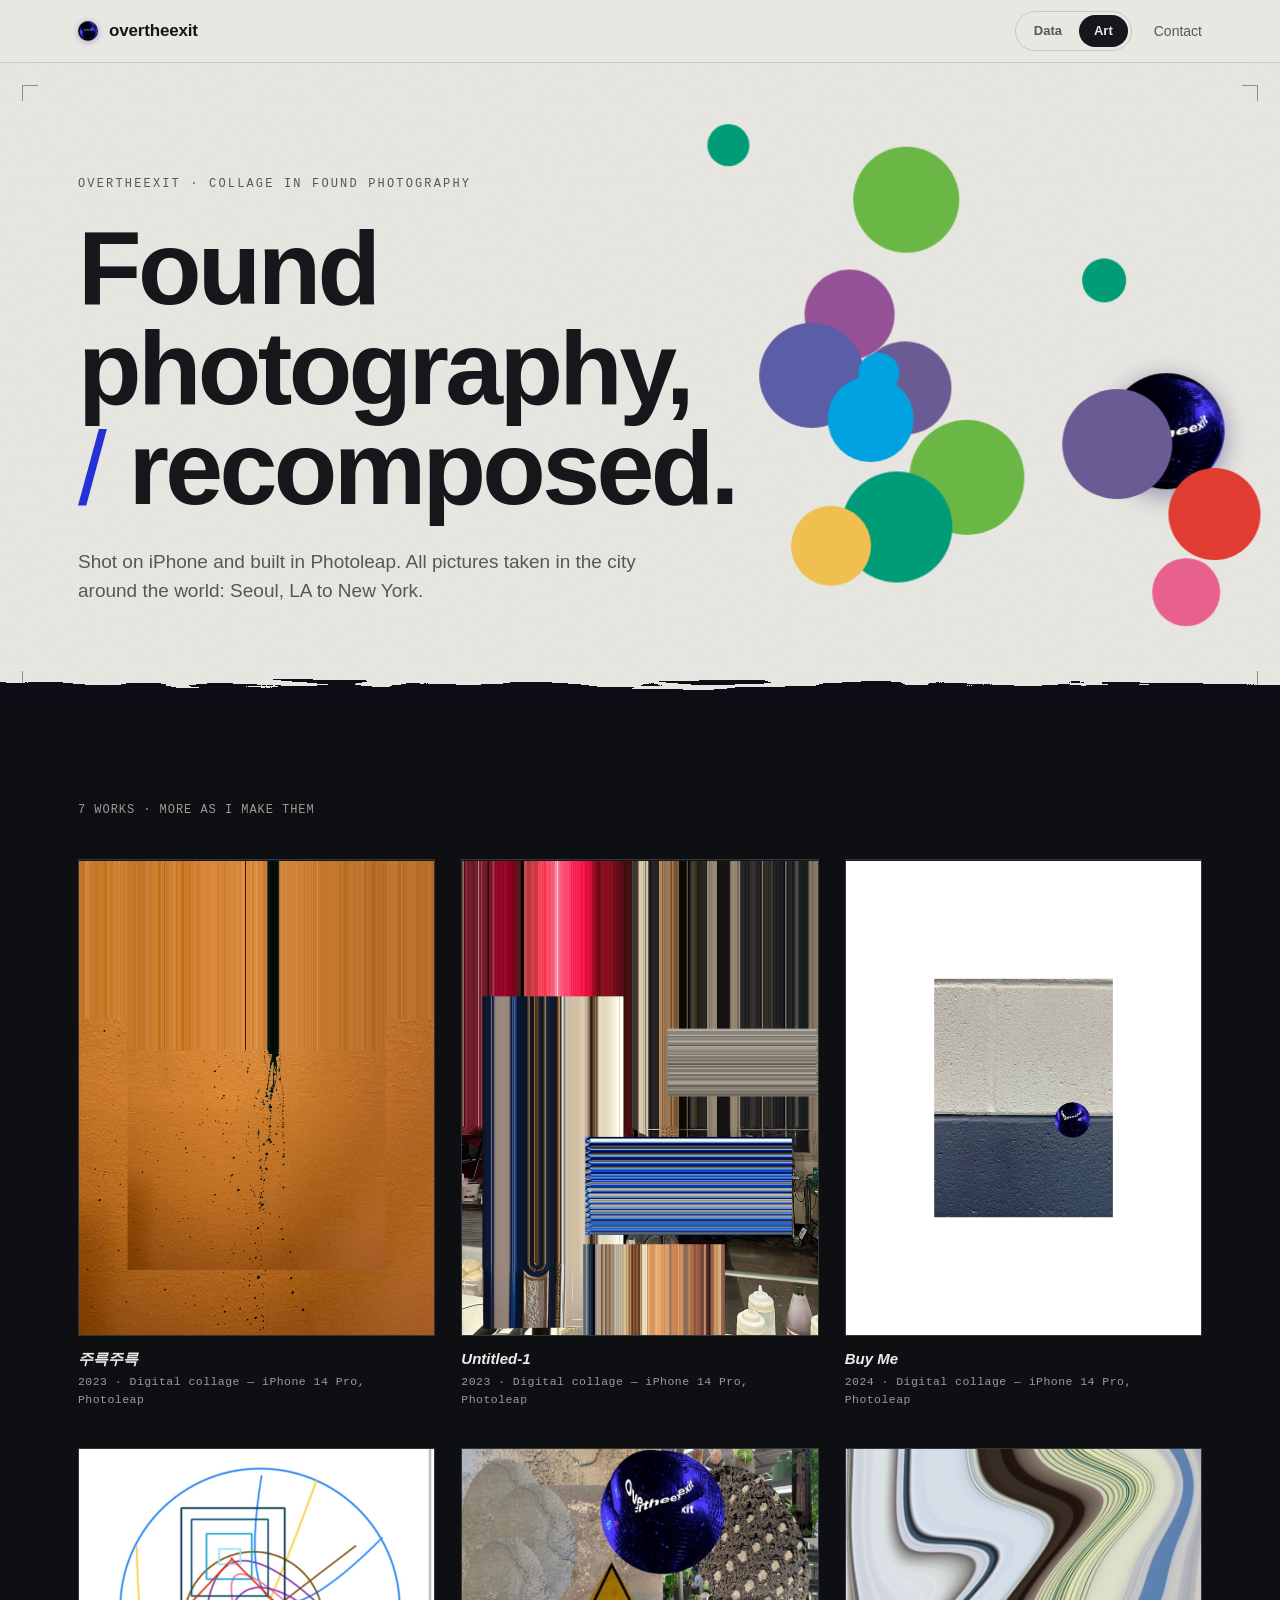
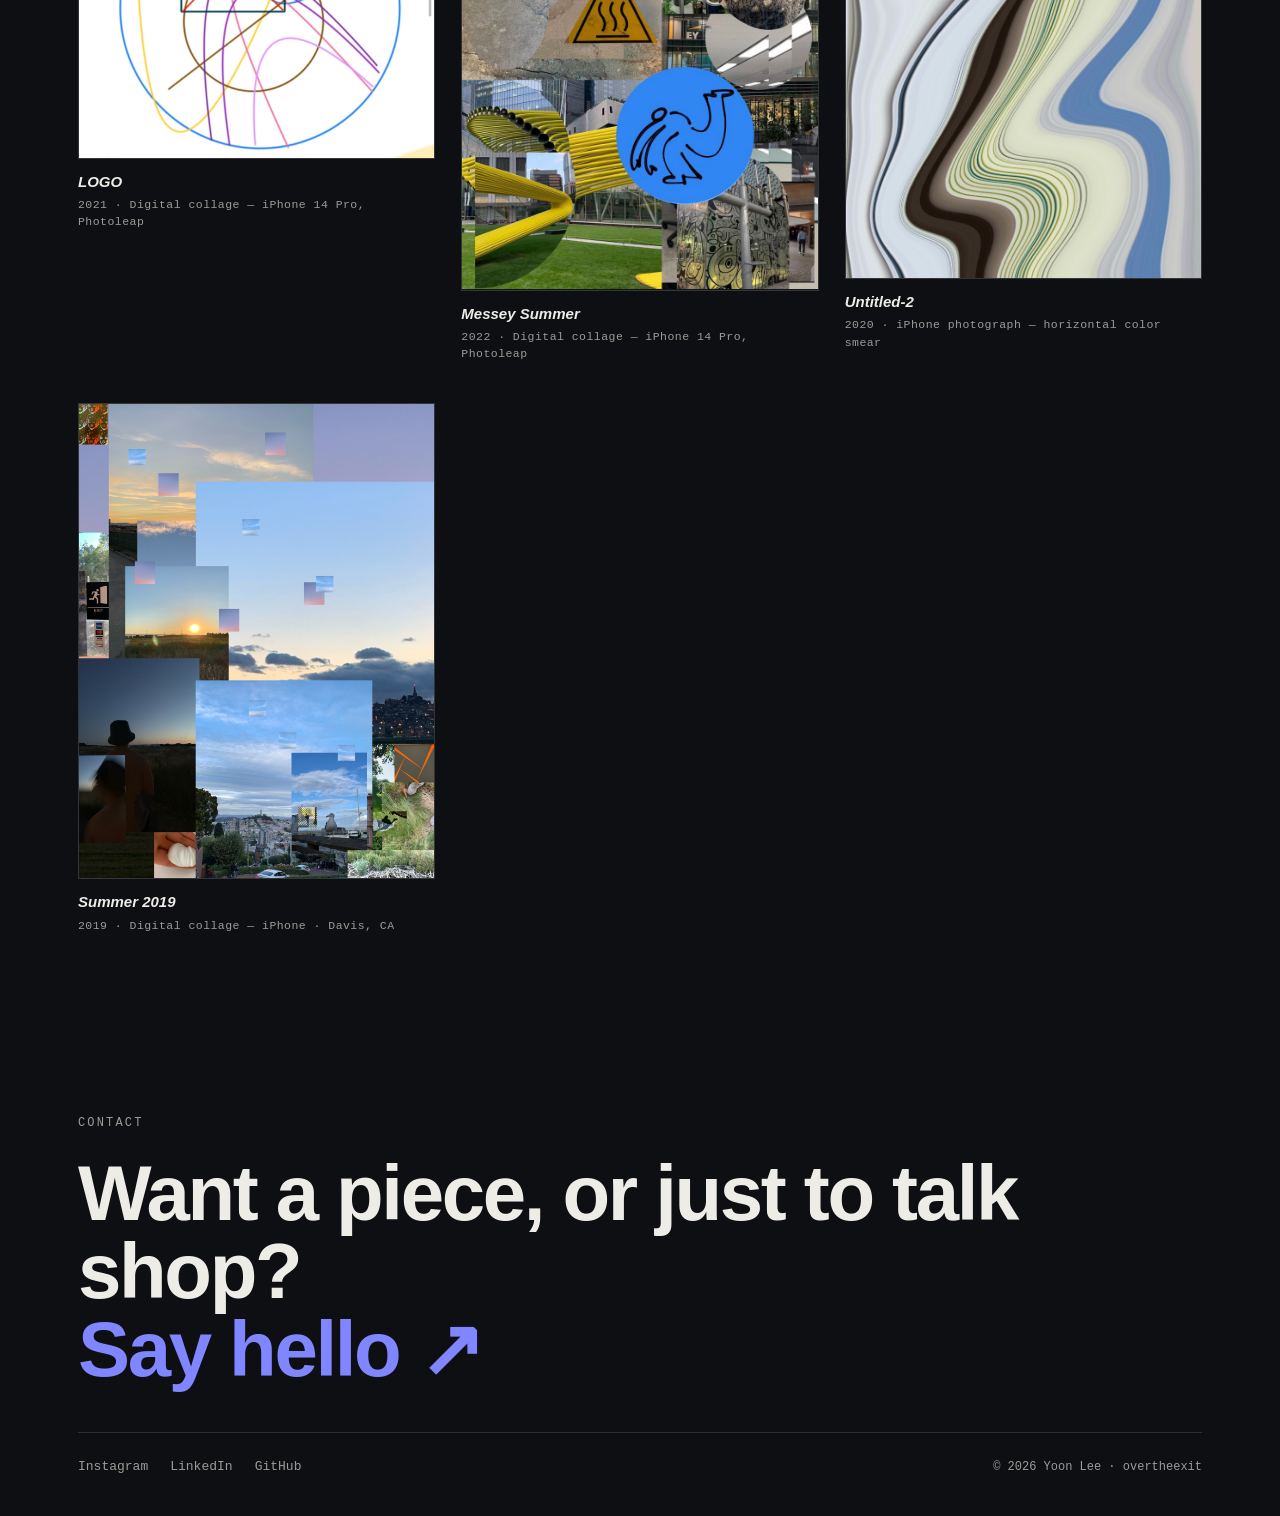
==== commit 9c998ffd: "Cache-bust CSS + JS to v=3 for release" ====
--- a/art.html
+++ b/art.html
@@ -23,8 +23,8 @@
     <meta property="twitter:title" content="overtheexit — Collage by Yoon Lee" />
     <meta property="twitter:image" content="https://overtheexit.com/assets/gallery/jureuk.jpg" />
 
-    <link rel="preload" as="style" href="./css/main.css?v=2" />
-    <link rel="stylesheet" href="./css/main.css?v=2" />
+    <link rel="preload" as="style" href="./css/main.css?v=3" />
+    <link rel="stylesheet" href="./css/main.css?v=3" />
   </head>
   <body>
     <nav>
@@ -102,8 +102,8 @@
       </figure>
     </div>
 
-    <script src="./javascript/gallery.js"></script>
-    <script src="./javascript/dots.js"></script>
-    <script src="./javascript/site.js"></script>
+    <script src="./javascript/gallery.js?v=3"></script>
+    <script src="./javascript/dots.js?v=3"></script>
+    <script src="./javascript/site.js?v=3"></script>
   </body>
 </html>
